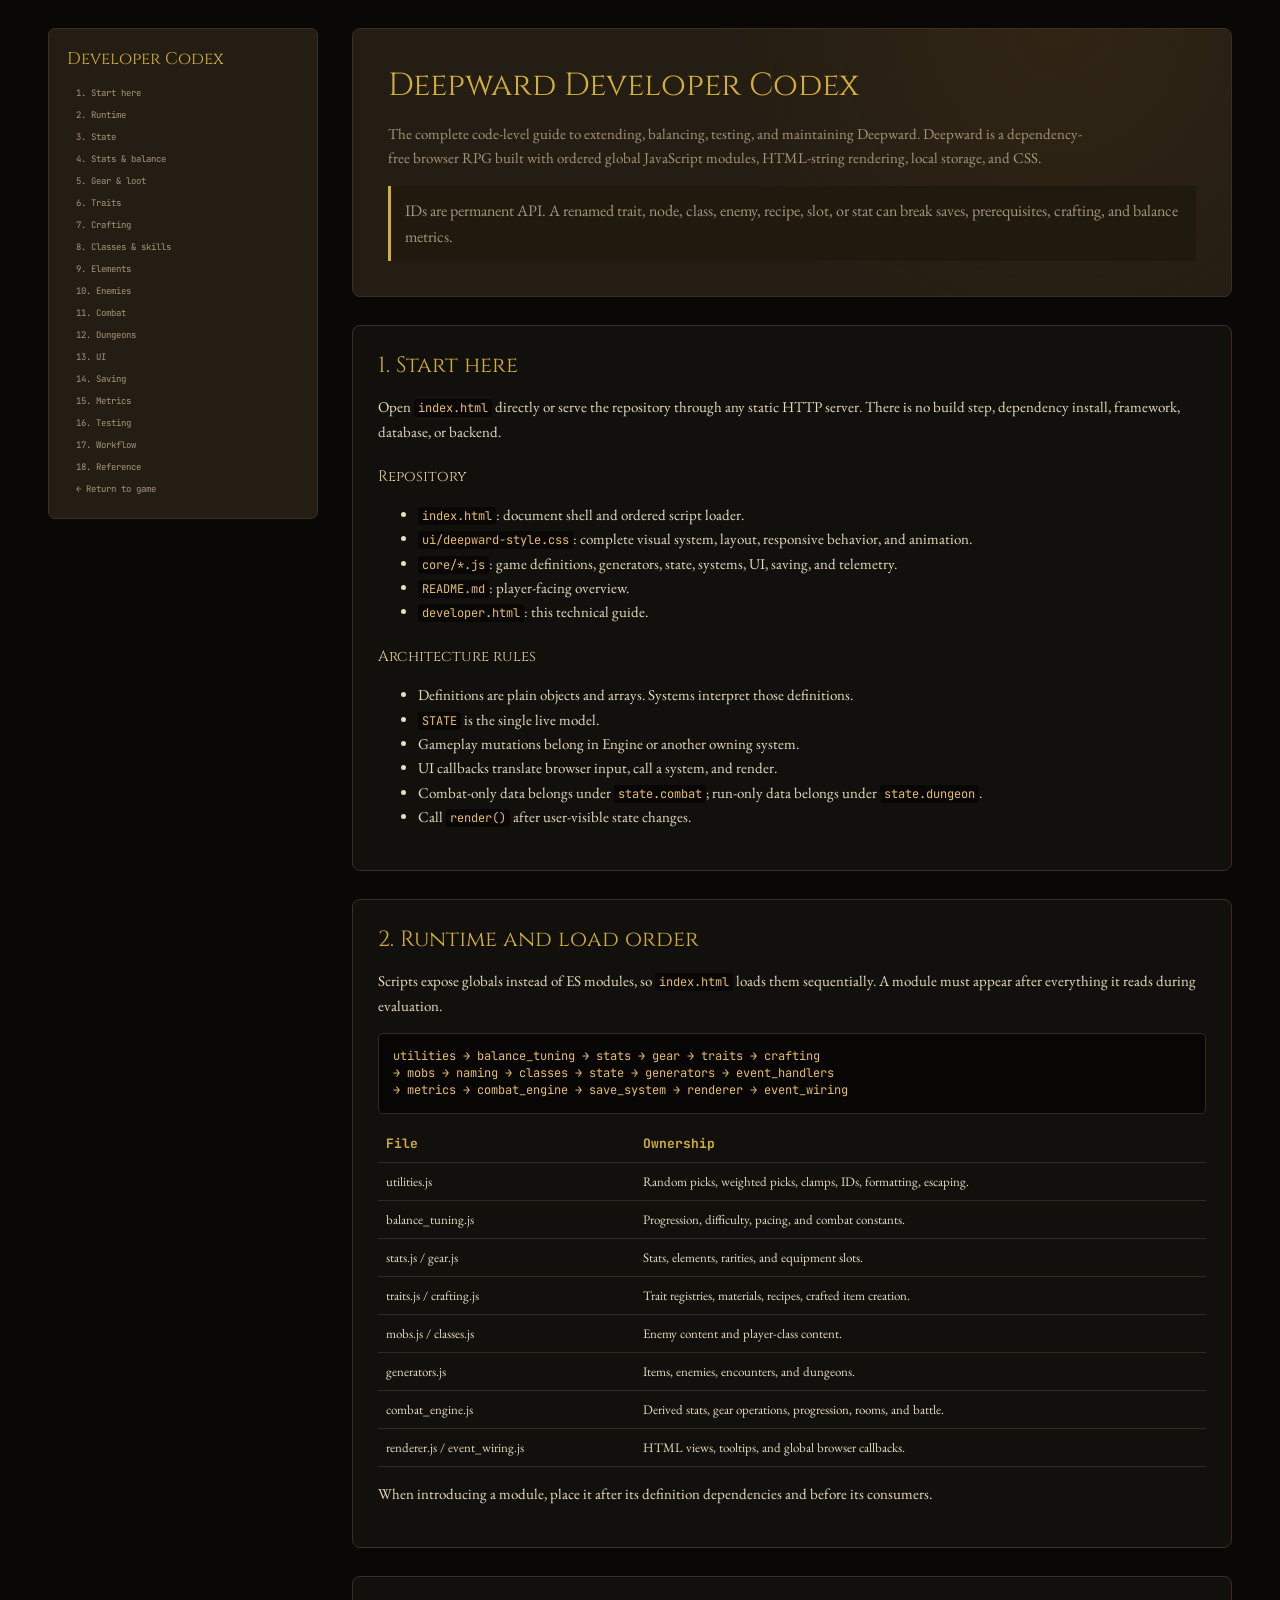
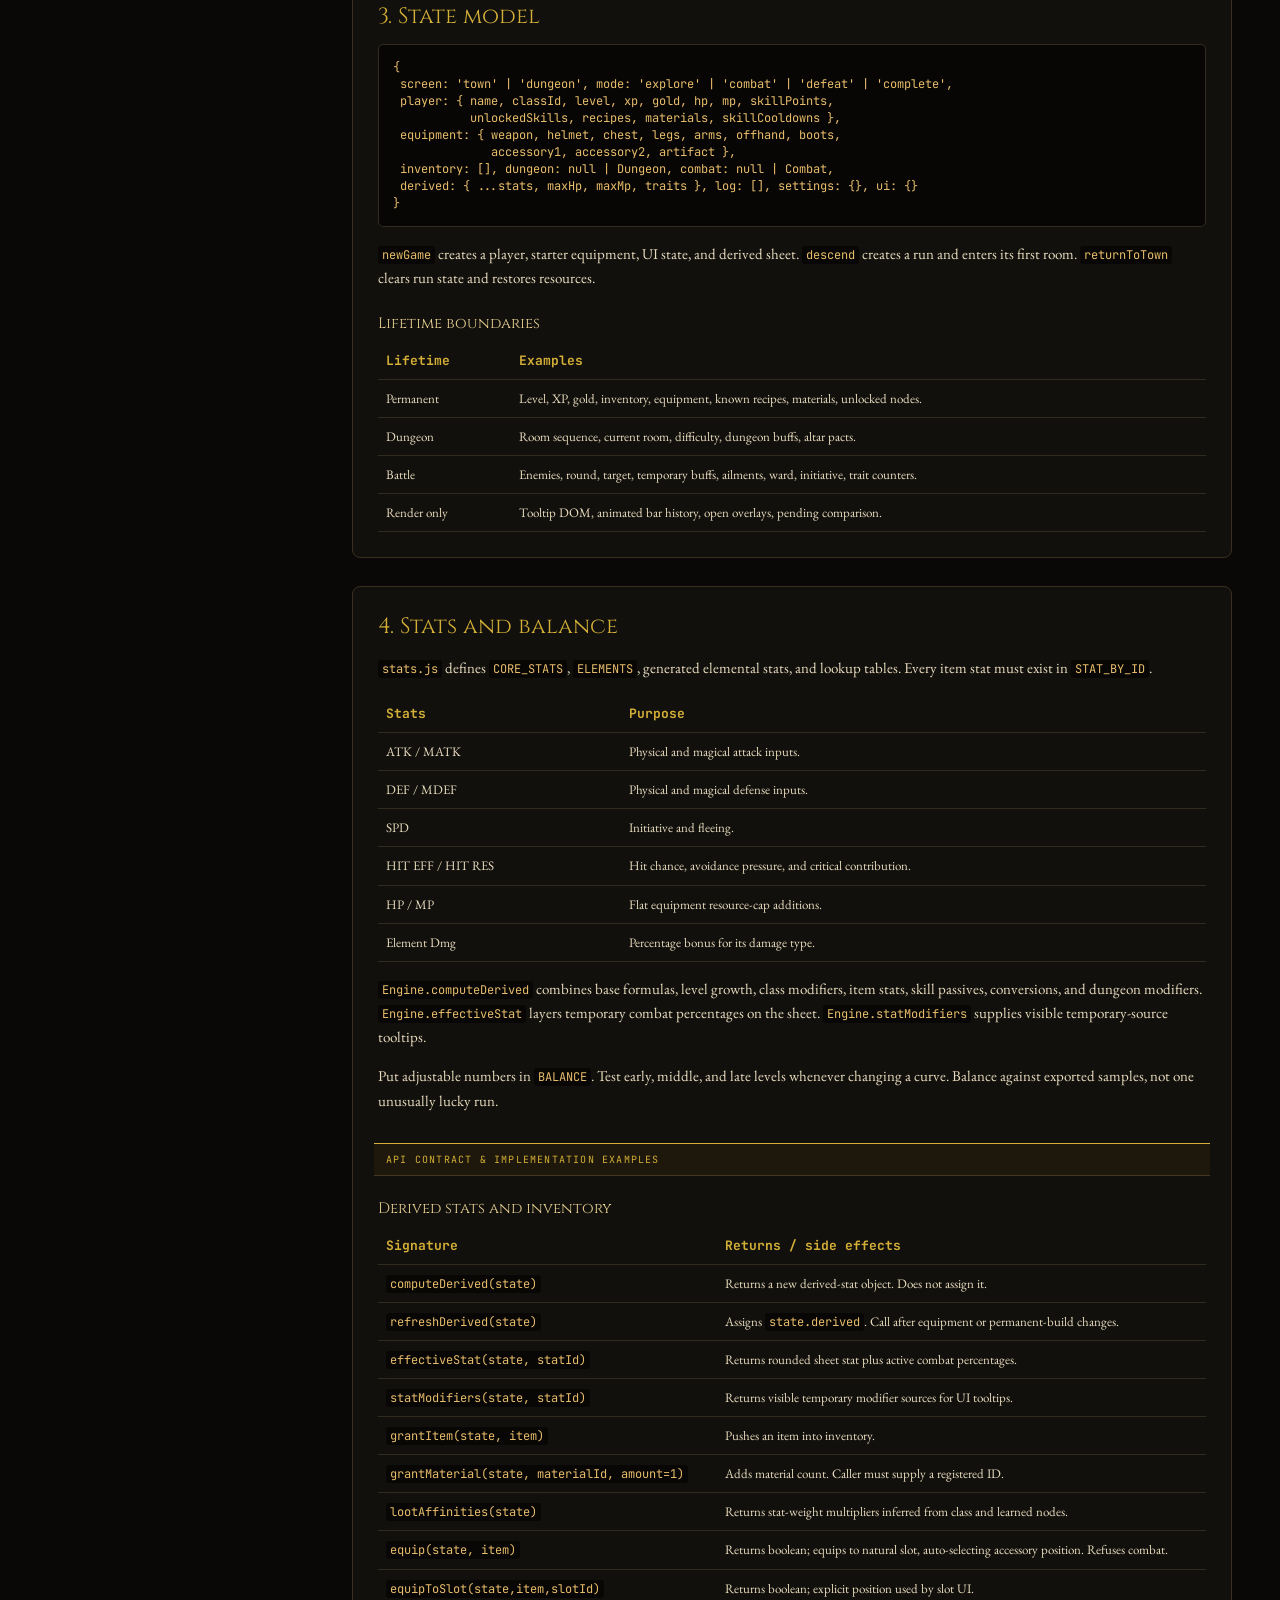
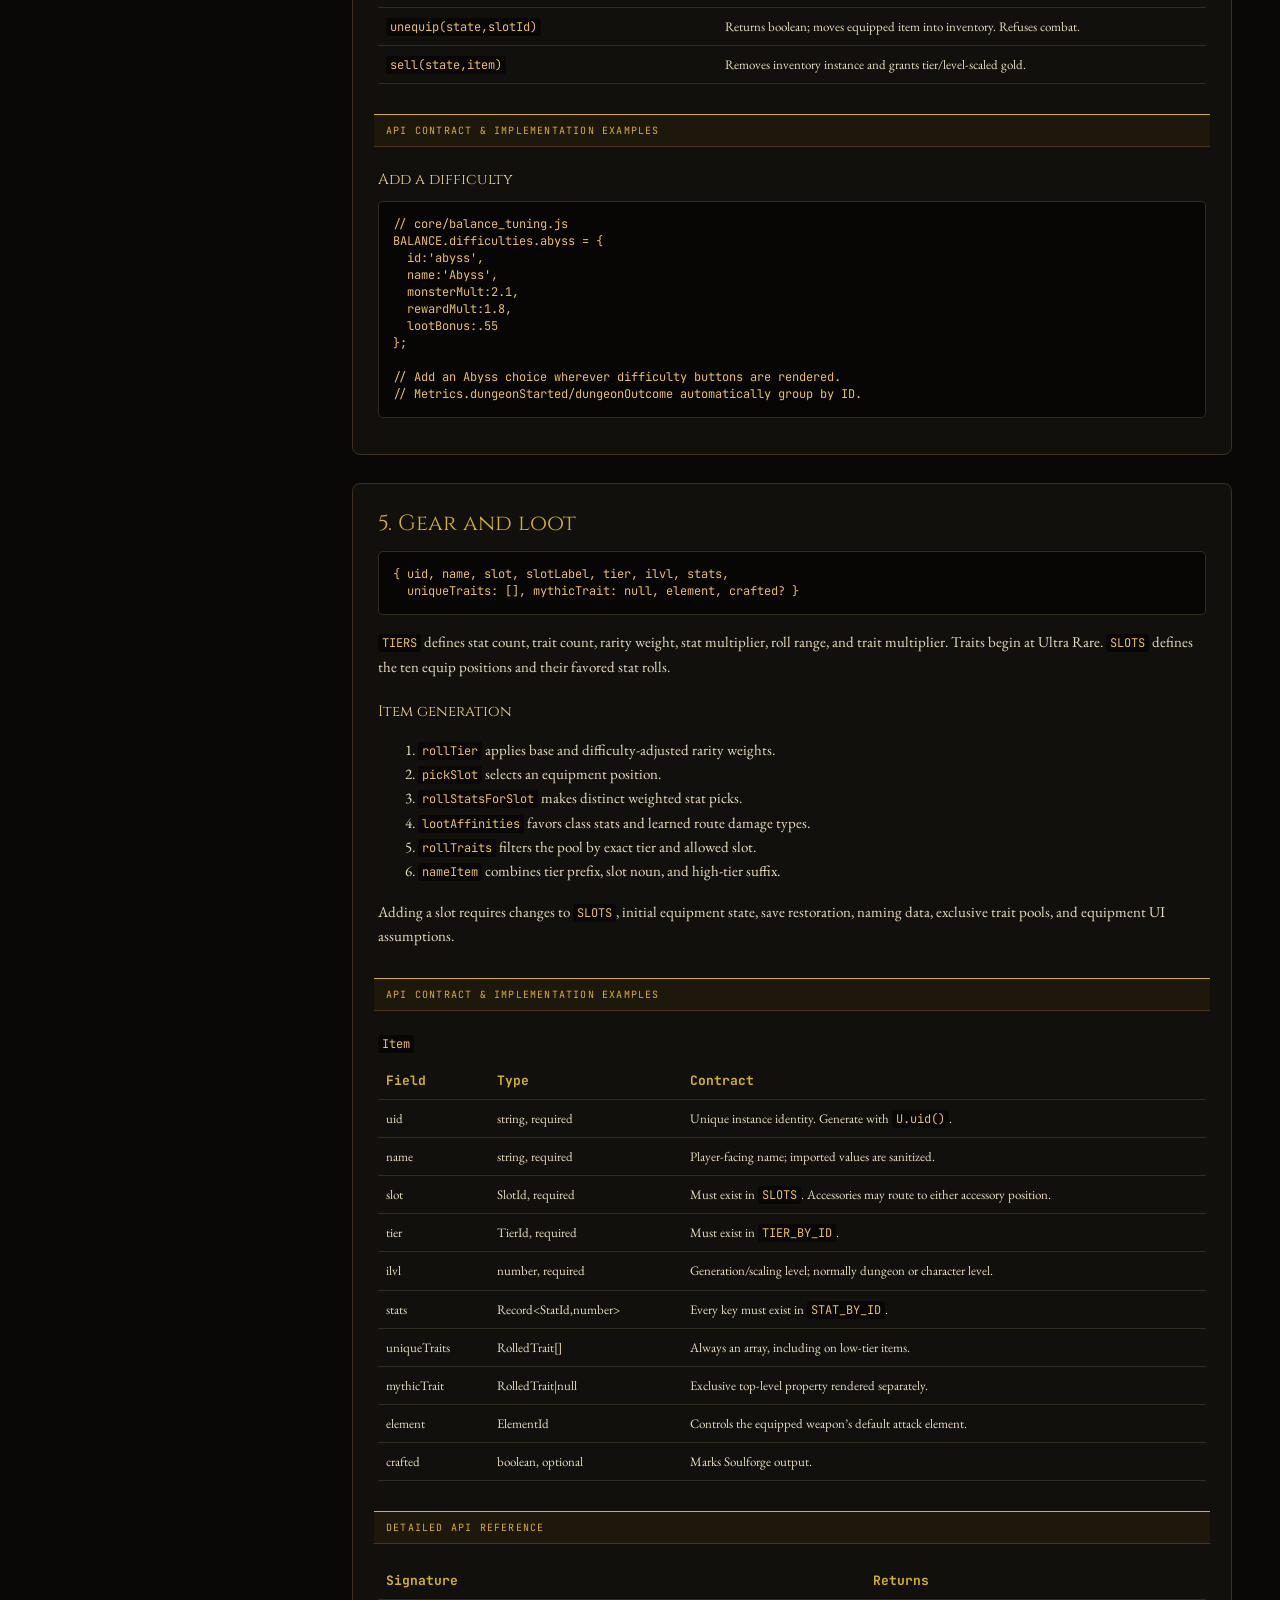
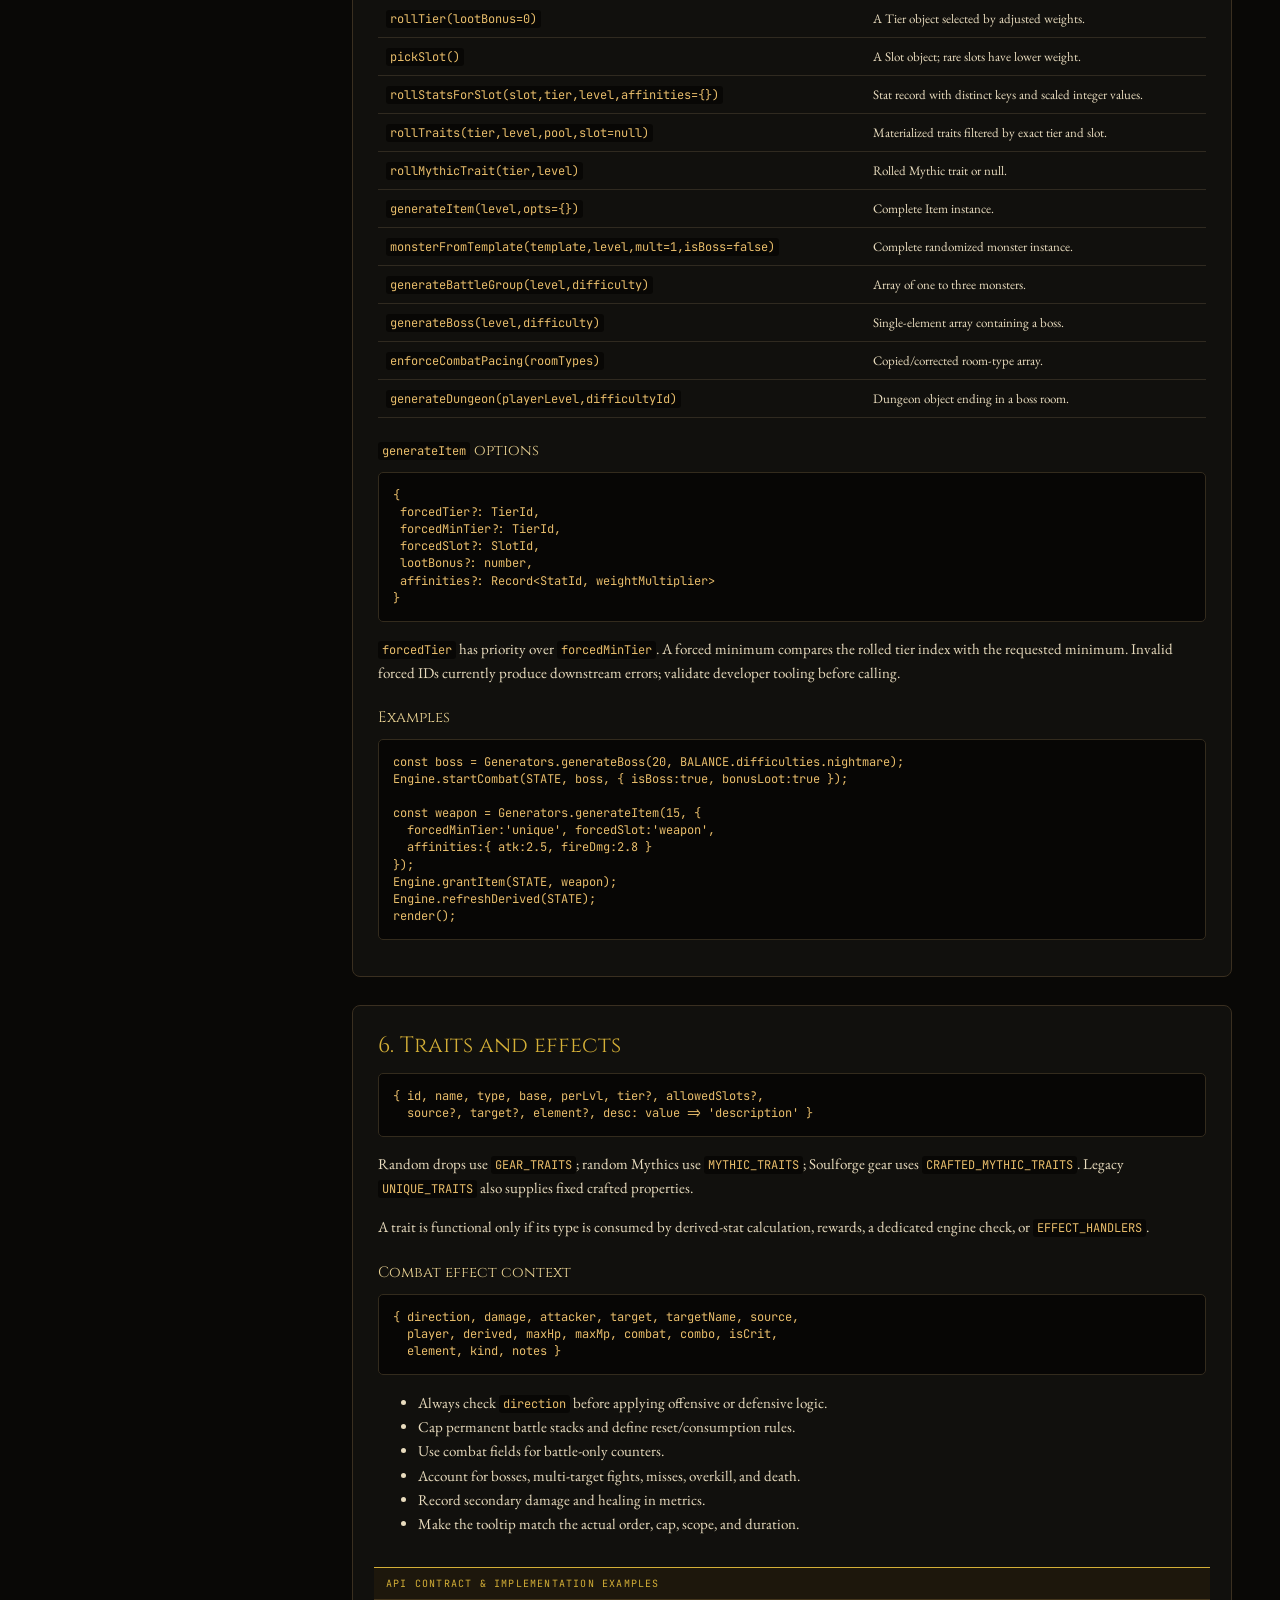
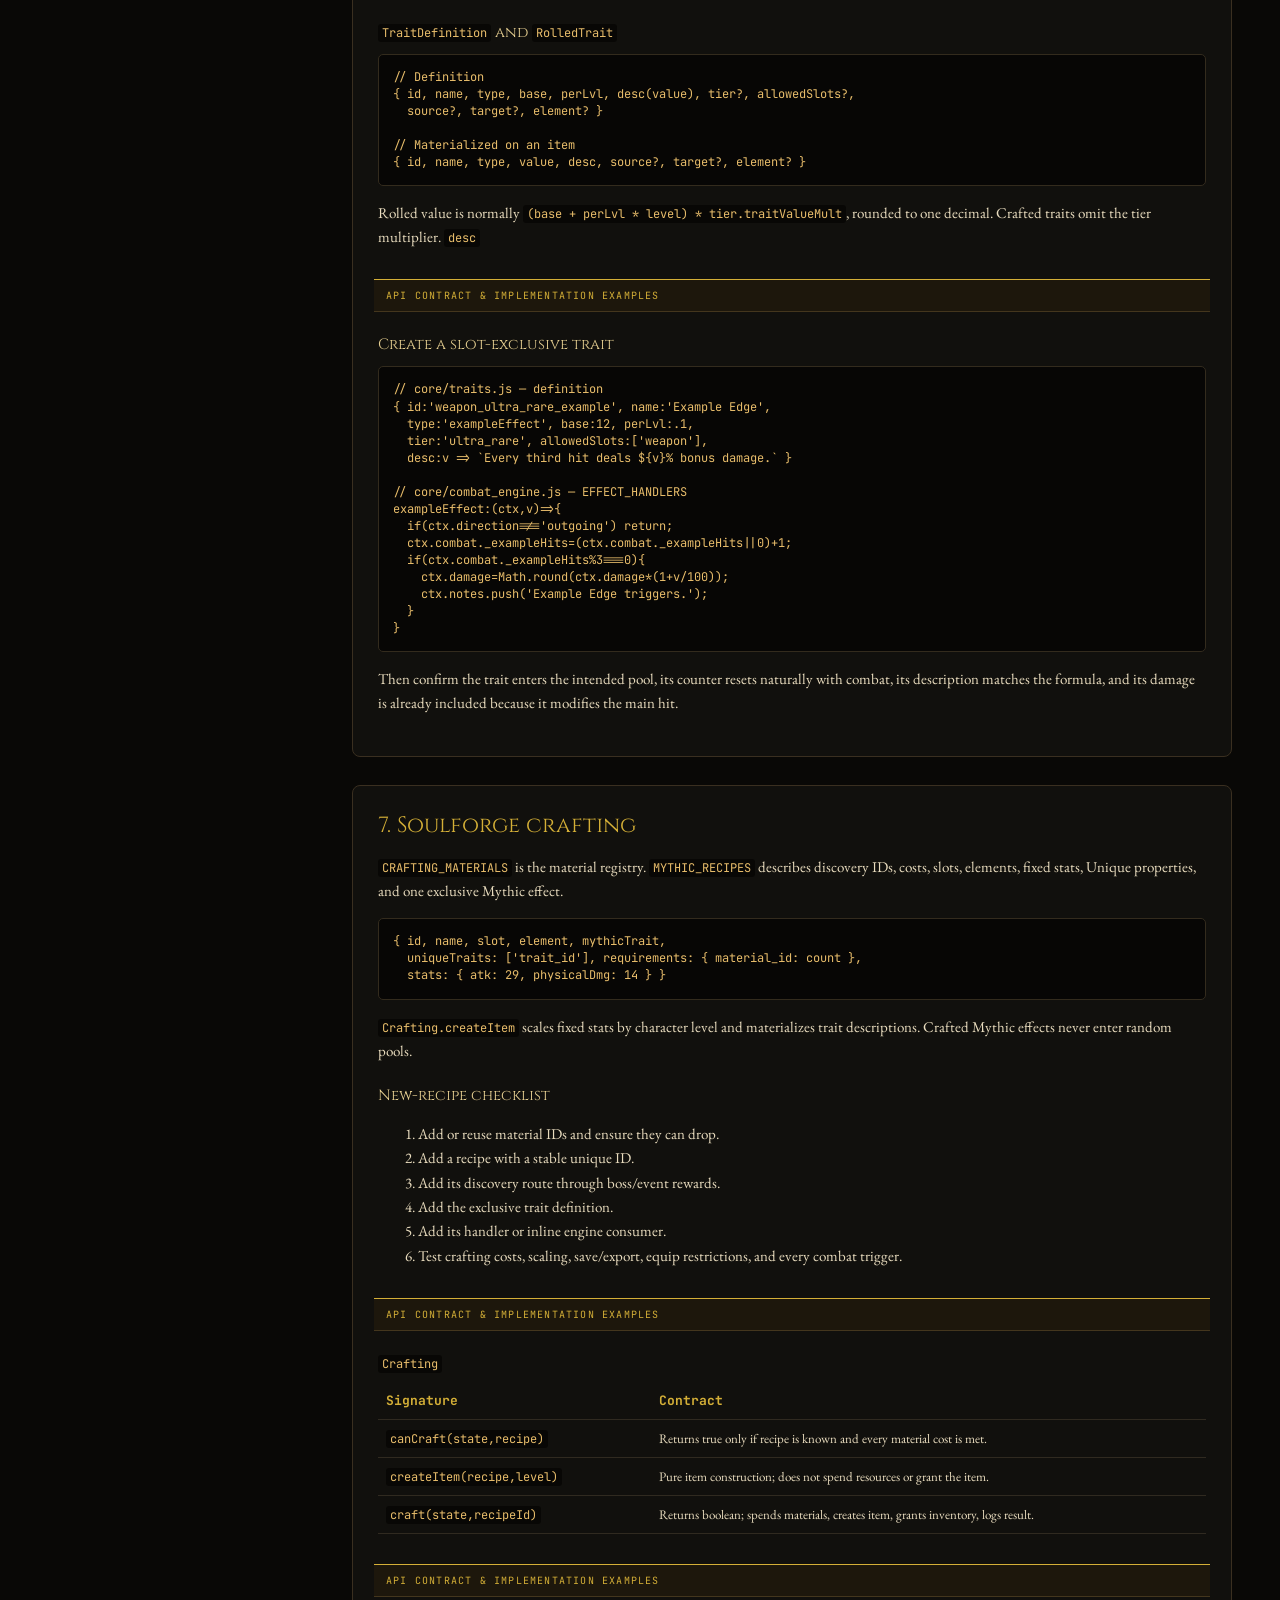
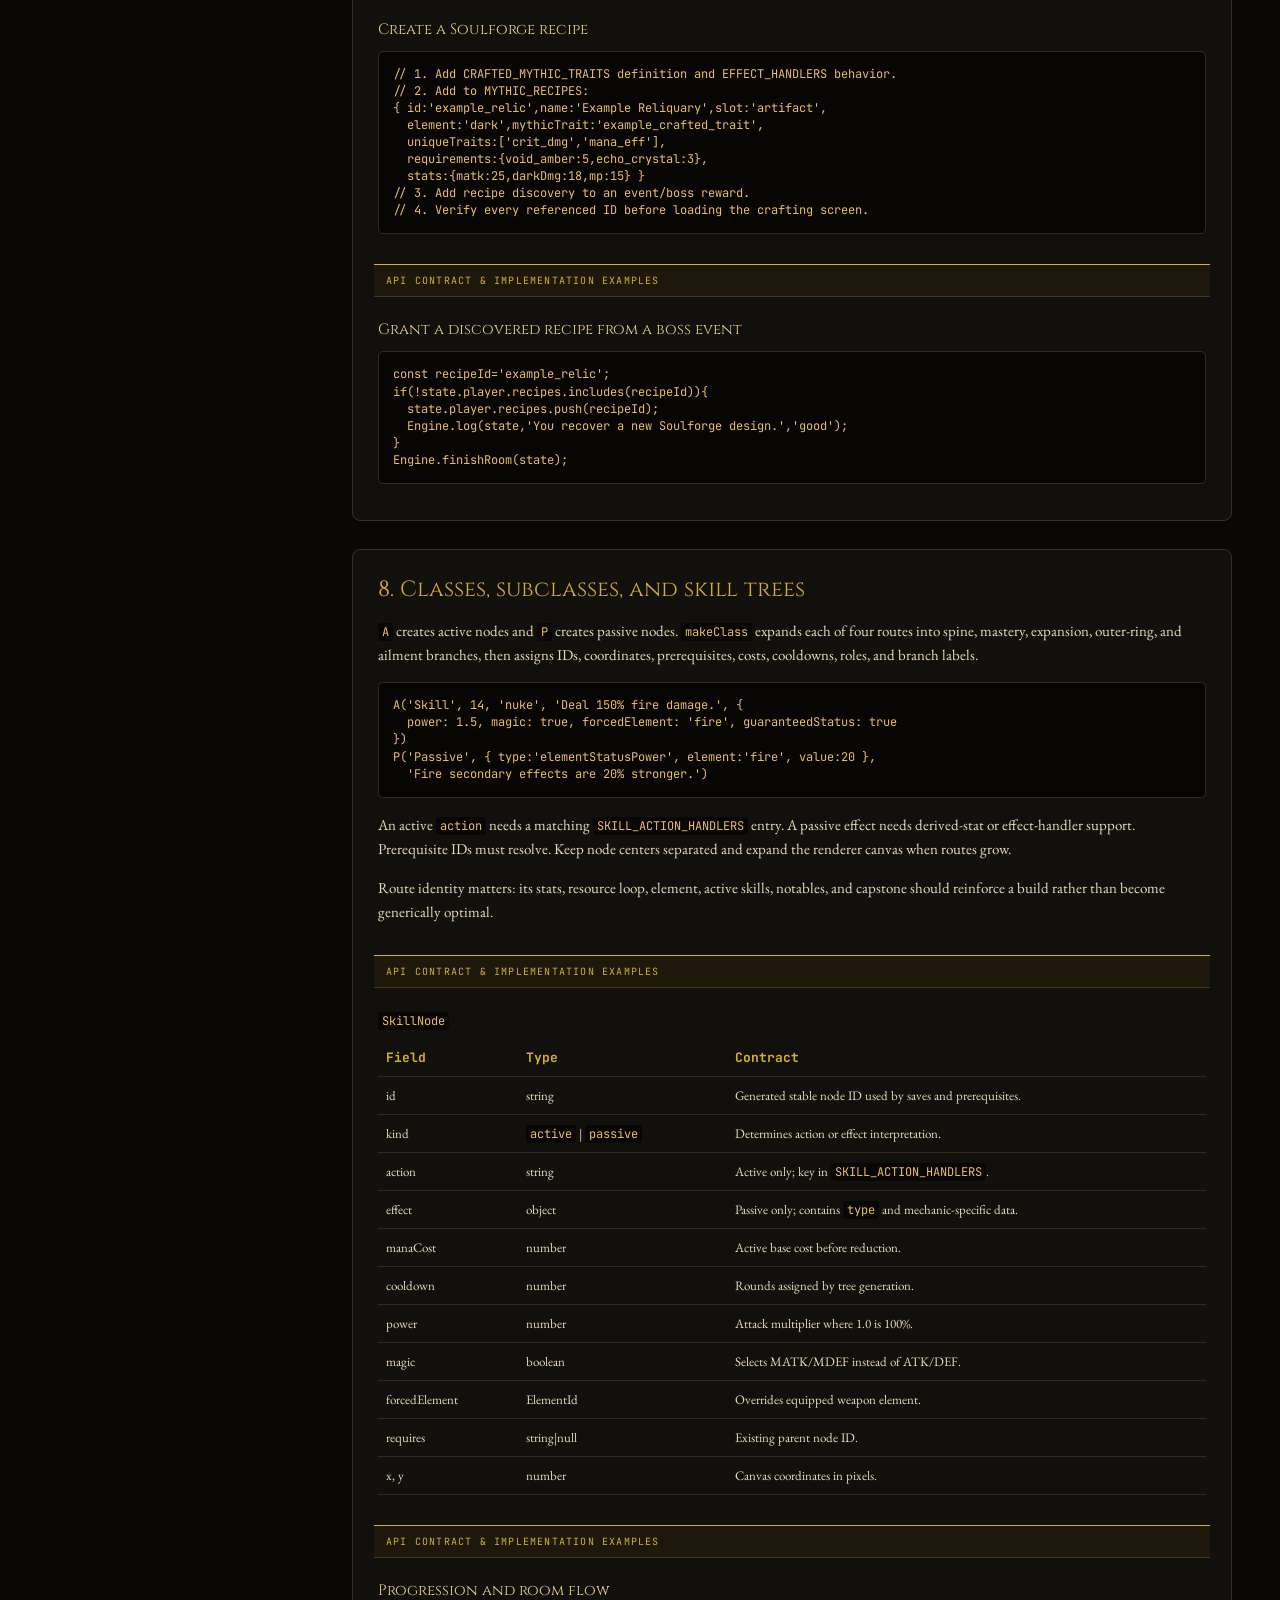
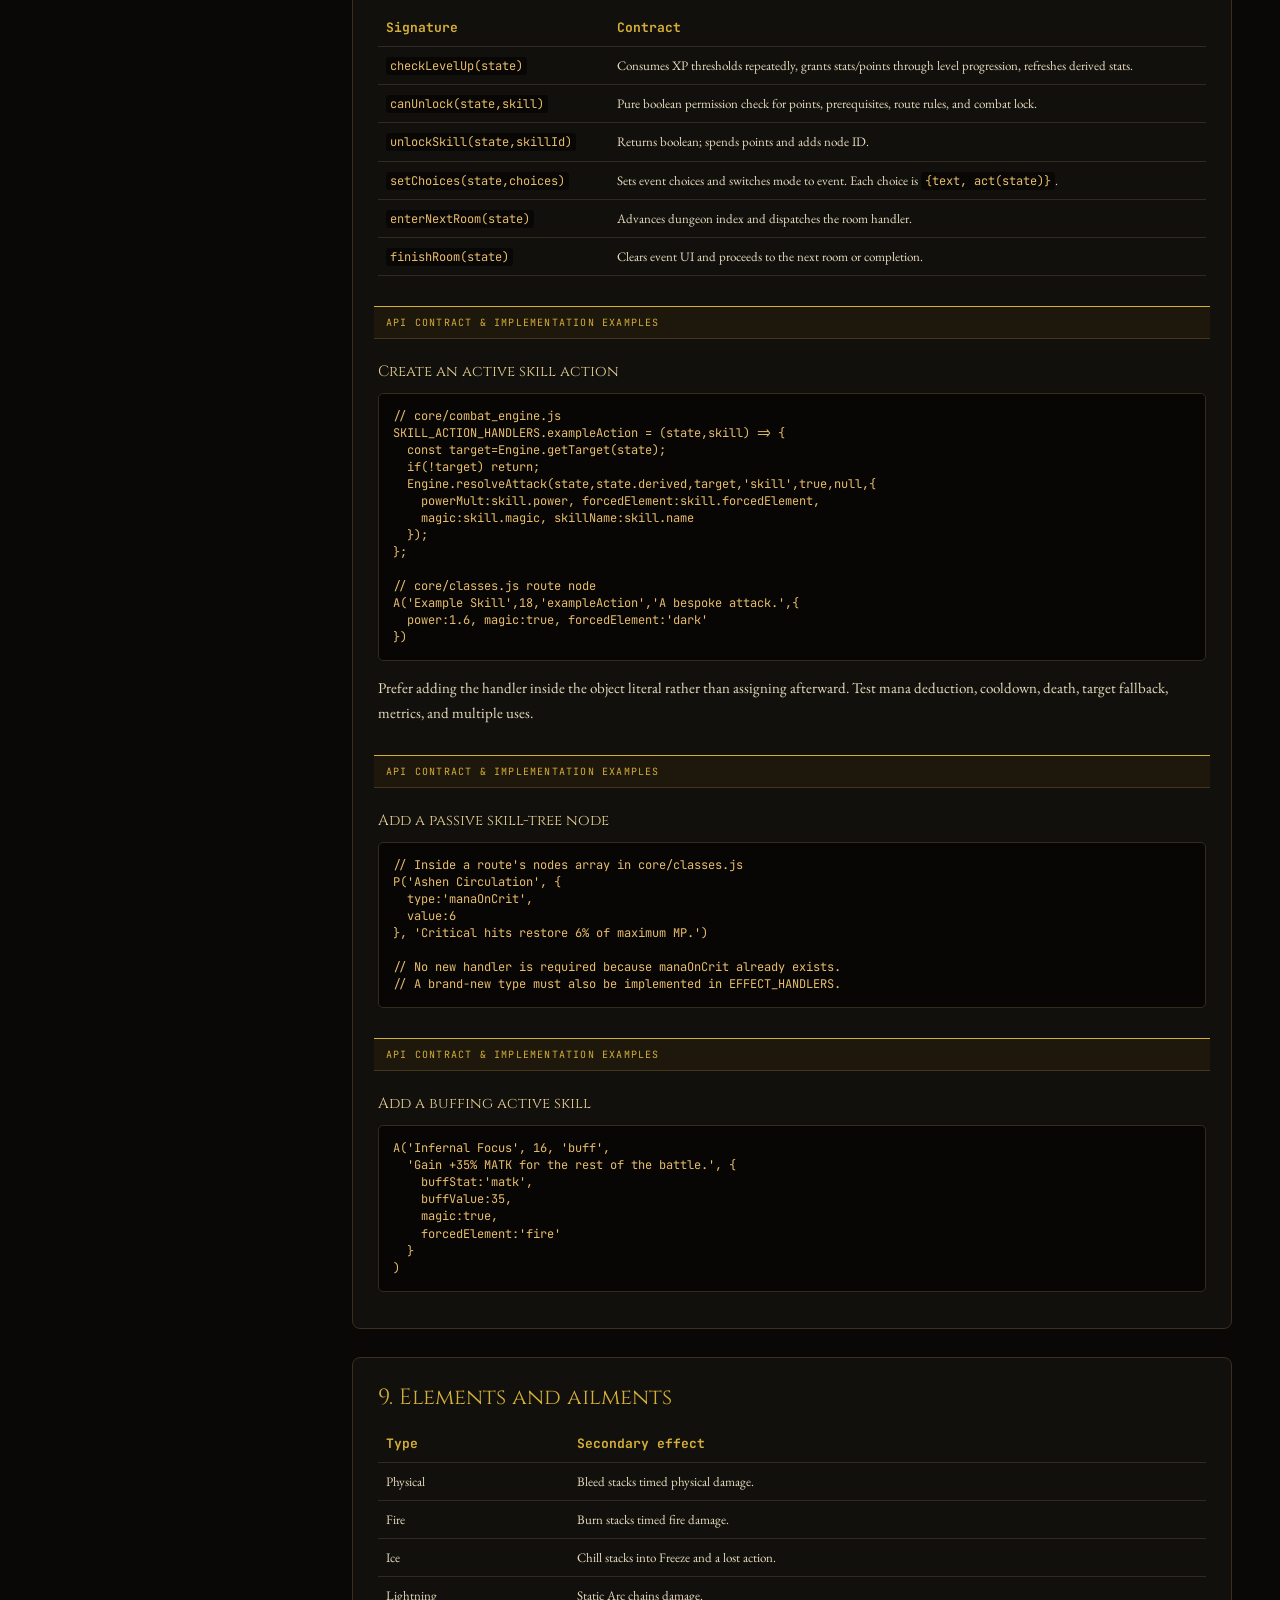
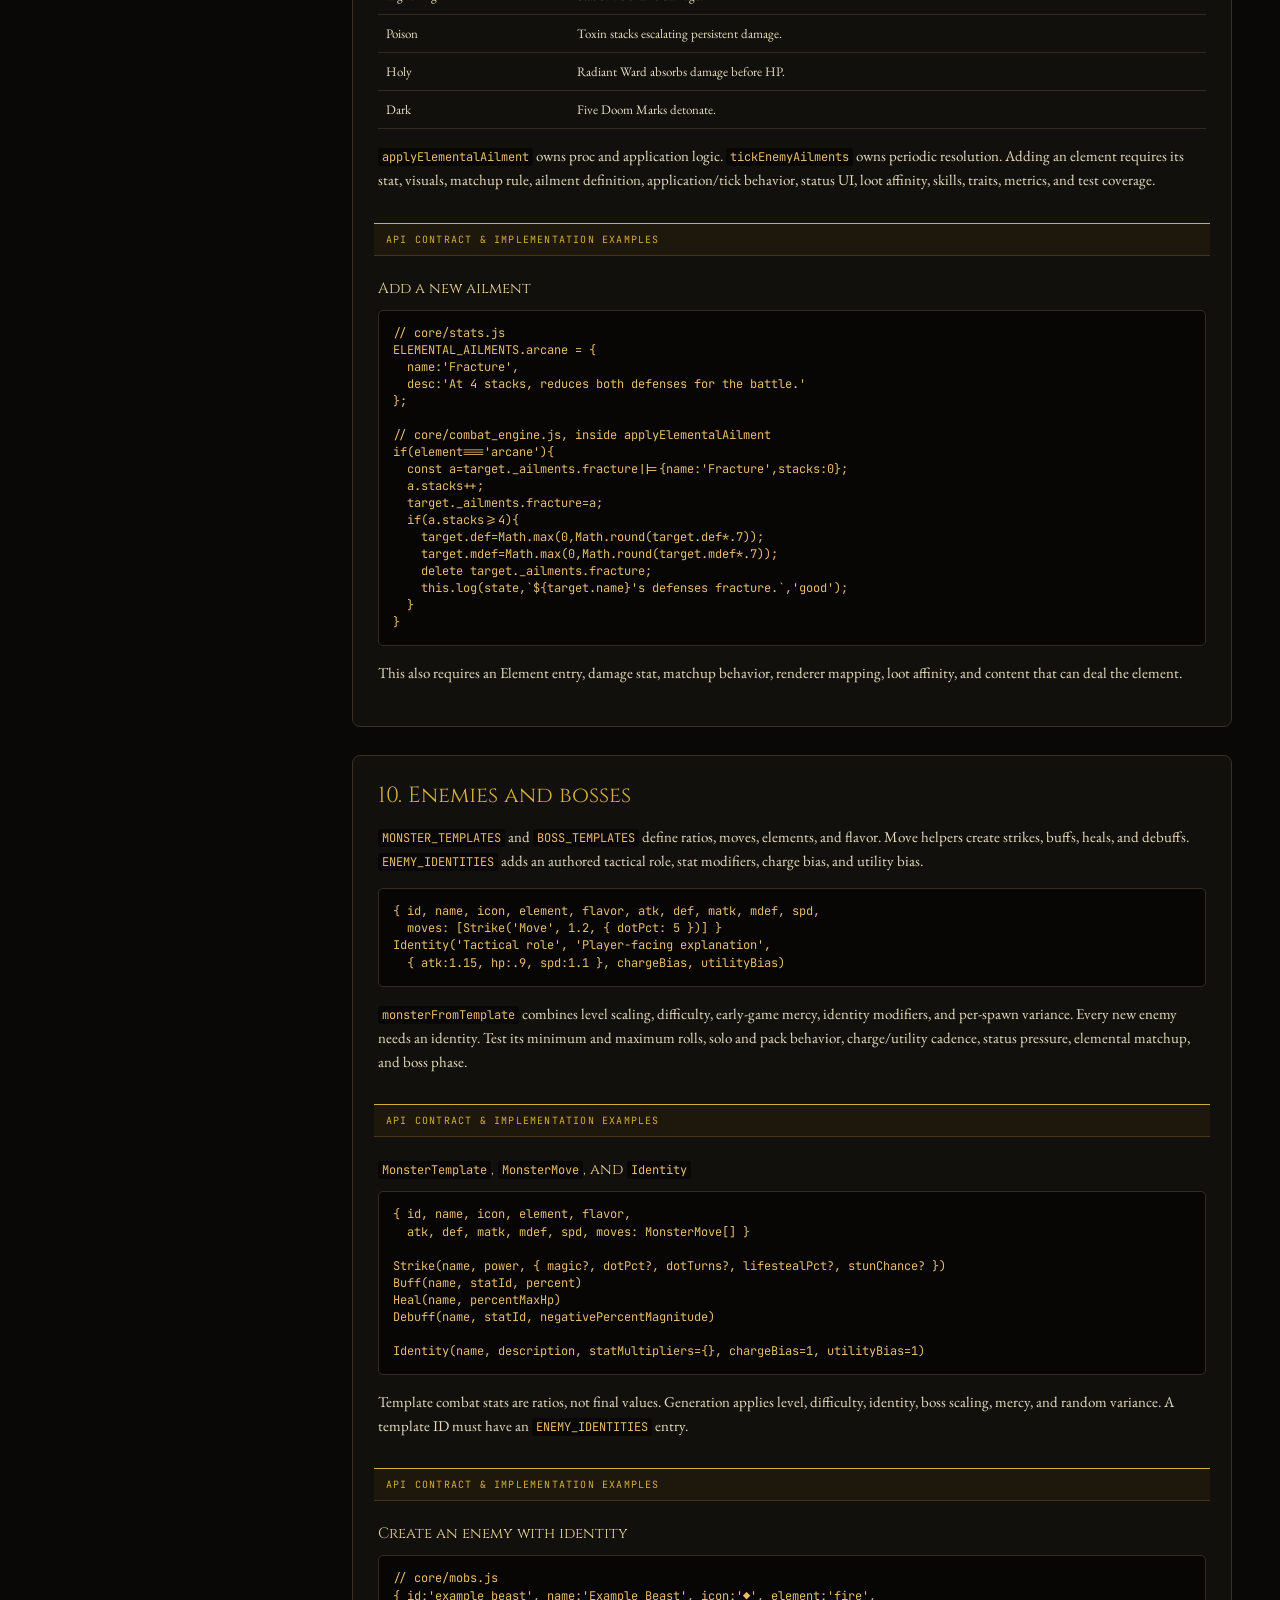
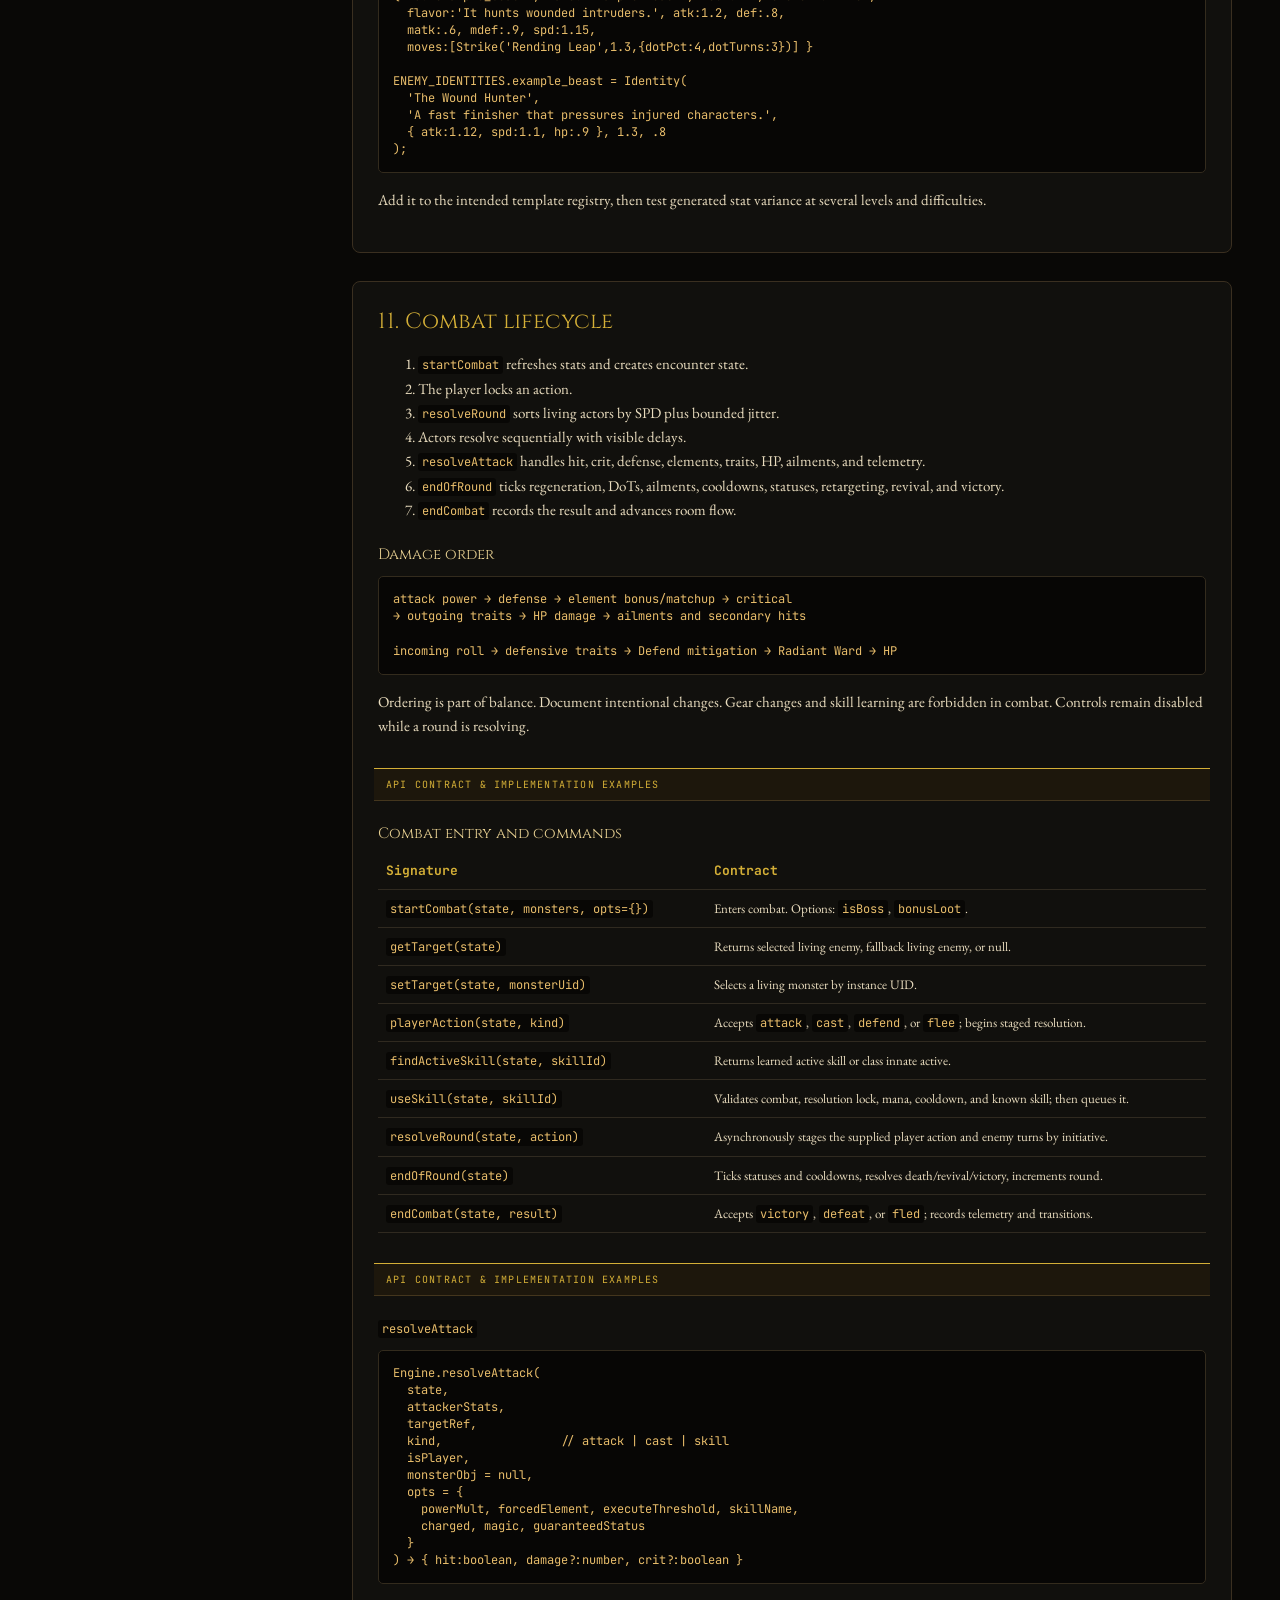
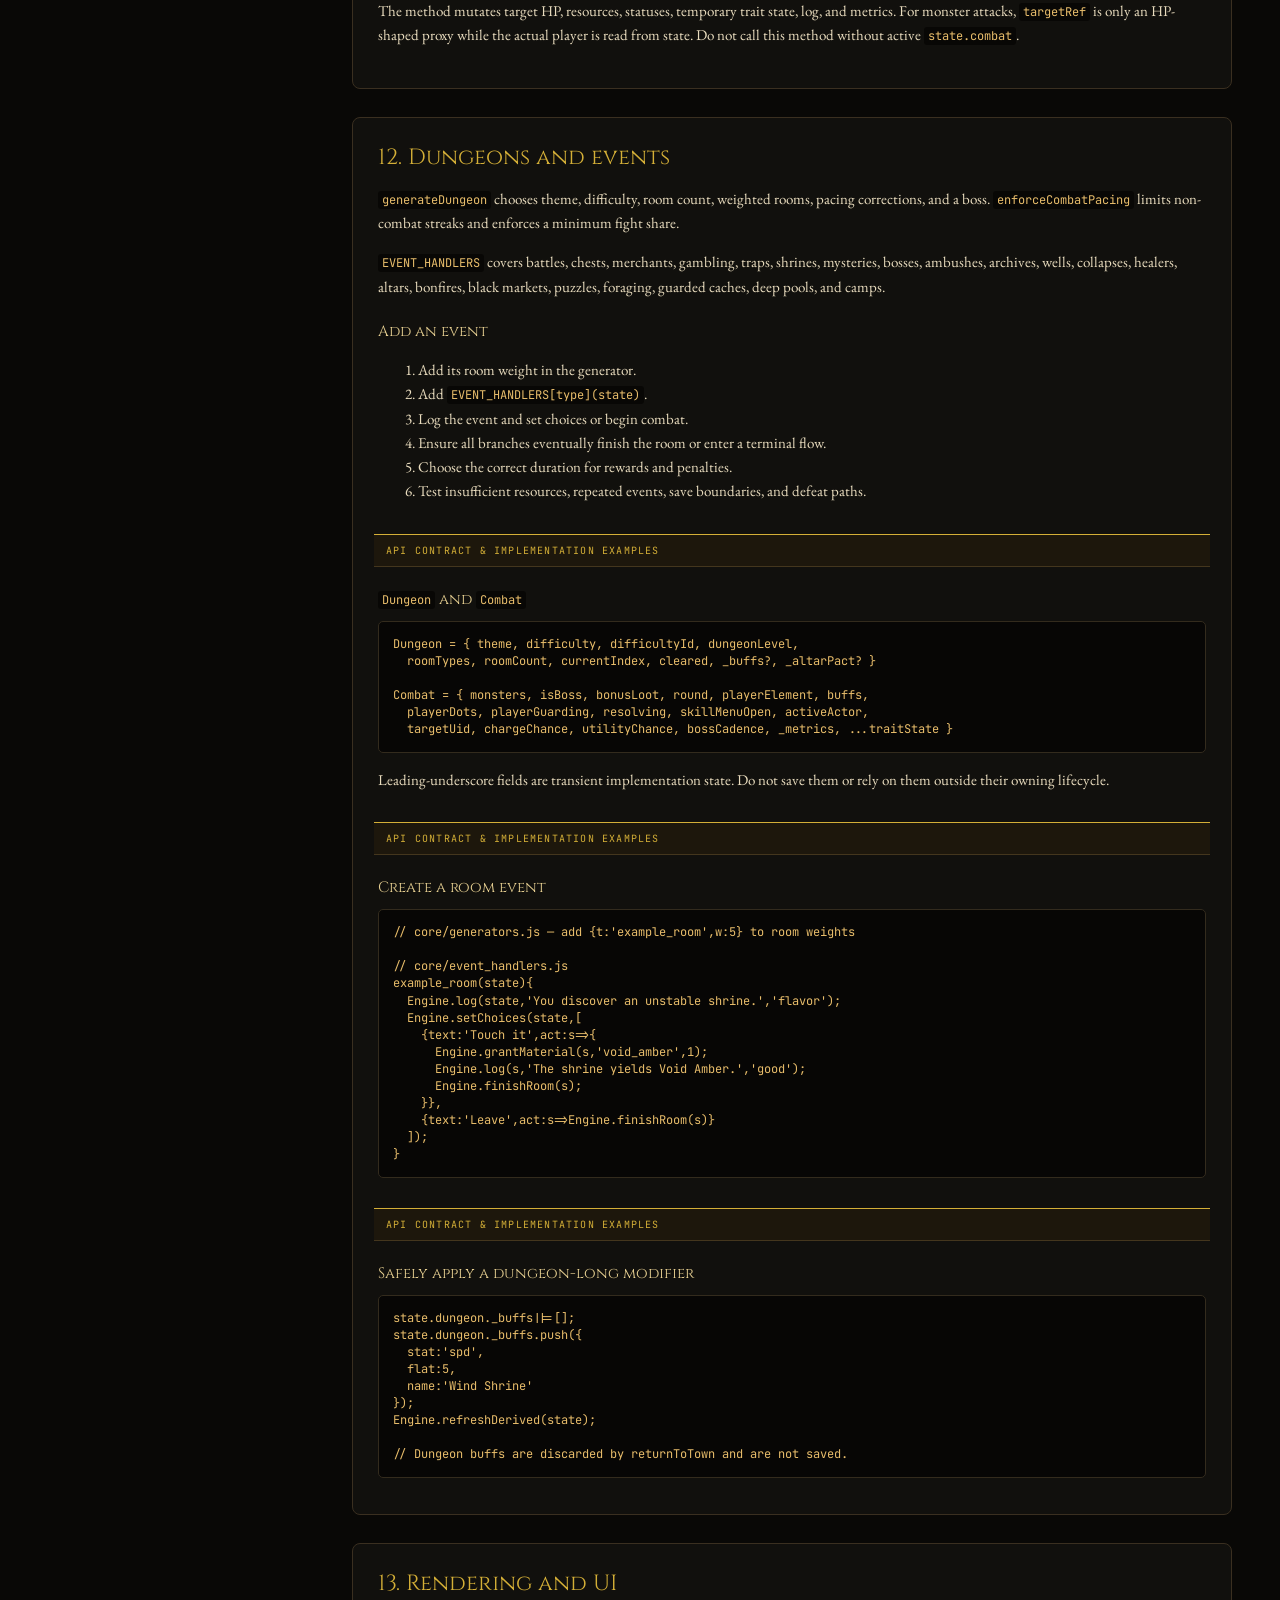
==== developer.html @ 565b670f "Add structured death penalties and defeat messaging" ====
<!DOCTYPE html>
<html lang="en">
<head>
<meta charset="UTF-8"><meta name="viewport" content="width=device-width,initial-scale=1">
<title>Deepward Developer Codex</title>
<link rel="preconnect" href="https://fonts.googleapis.com">
<link href="https://fonts.googleapis.com/css2?family=Cinzel:wght@600;700&family=EB+Garamond:wght@400;500;600&family=JetBrains+Mono:wght@400;600&display=swap" rel="stylesheet">
<link rel="stylesheet" href="ui/deepward-style.css">
<style>
body{overflow:auto;background:#090806;color:var(--ink);line-height:1.62}.docs{display:grid;grid-template-columns:270px minmax(0,900px);gap:34px;max-width:1240px;margin:auto;padding:28px}.toc{position:sticky;top:20px;align-self:start;max-height:calc(100vh - 40px);overflow:auto;padding:18px;border:1px solid var(--stone);background:var(--bg-raised);border-radius:7px}.toc h2{margin:0 0 12px;color:var(--gold);font:17px var(--font-display)}.toc a{display:block;padding:5px 7px;color:var(--ink-dim);font:9px var(--font-mono);text-decoration:none;border-left:2px solid transparent}.toc a:hover{color:var(--gold);border-color:var(--gold)}main{min-width:0}.hero,section{border:1px solid var(--stone);border-radius:8px;background:#11100d}.hero{padding:35px;background:radial-gradient(circle at 80% 0,#49351855,transparent 45%),var(--bg-raised)}.hero h1{margin:0;color:var(--gold);font:32px var(--font-display)}.hero p{max-width:700px;color:var(--ink-dim)}section{scroll-margin-top:18px;margin-top:28px;padding:25px}h2{margin:0 0 13px;color:var(--gold);font:22px var(--font-display)}h3{margin:22px 0 8px;color:#e6cf91;font:15px var(--font-display)}p,li{font-size:15px}code{color:#e8bd6b;background:#080705;padding:1px 4px;border-radius:3px;font:12px var(--font-mono)}pre{overflow:auto;padding:14px;border:1px solid #332b1d;border-radius:5px;background:#070605;color:#d9c9a7;font:11px/1.55 var(--font-mono)}pre code{padding:0;background:none}table{width:100%;border-collapse:collapse;font-size:13px}th,td{padding:8px;border-bottom:1px solid #302a20;text-align:left;vertical-align:top}th{color:var(--gold);font-family:var(--font-mono)}.callout{padding:12px 14px;border-left:3px solid var(--gold);background:#201a0e;color:var(--ink-dim)}.back{color:var(--gold)}@media(max-width:850px){.docs{display:block;padding:14px}.toc{position:relative;top:0;max-height:none;margin-bottom:20px}.hero,section{padding:18px}}
.api-divider{margin:30px -4px 18px;padding:9px 12px;border-top:1px solid var(--gold);border-bottom:1px solid #44361d;color:var(--gold);background:#1d170c;font:10px var(--font-mono);letter-spacing:.12em;text-transform:uppercase}
</style>
</head>
<body><div class="docs">
<nav class="toc"><h2>Developer Codex</h2>
<a href="#start">1. Start here</a><a href="#runtime">2. Runtime</a><a href="#state">3. State</a><a href="#balance">4. Stats & balance</a><a href="#loot">5. Gear & loot</a><a href="#traits">6. Traits</a><a href="#crafting">7. Crafting</a><a href="#skills">8. Classes & skills</a><a href="#elements">9. Elements</a><a href="#enemies">10. Enemies</a><a href="#combat">11. Combat</a><a href="#dungeons">12. Dungeons</a><a href="#ui">13. UI</a><a href="#saves">14. Saving</a><a href="#metrics">15. Metrics</a><a href="#testing">16. Testing</a><a href="#workflow">17. Workflow</a><a href="#reference">18. Reference</a><a href="#schemas">19. Schema API</a><a href="#engine-api">20. Engine API</a><a href="#generator-api">21. Generator API</a><a href="#service-api">22. Service APIs</a><a href="#recipes-api">23. Creation recipes</a><a href="#cookbook">24. Example cookbook</a><a class="back" href="index.html">← Return to game</a>
</nav>
<main>
<header class="hero"><h1>Deepward Developer Codex</h1><p>The complete code-level guide to extending, balancing, testing, and maintaining Deepward. Deepward is a dependency-free browser RPG built with ordered global JavaScript modules, HTML-string rendering, local storage, and CSS.</p><div class="callout">IDs are permanent API. A renamed trait, node, class, enemy, recipe, slot, or stat can break saves, prerequisites, crafting, and balance metrics.</div></header>

<section id="start"><h2>1. Start here</h2><p>Open <code>index.html</code> directly or serve the repository through any static HTTP server. There is no build step, dependency install, framework, database, or backend.</p><h3>Repository</h3><ul><li><code>index.html</code>: document shell and ordered script loader.</li><li><code>ui/deepward-style.css</code>: complete visual system, layout, responsive behavior, and animation.</li><li><code>core/*.js</code>: game definitions, generators, state, systems, UI, saving, and telemetry.</li><li><code>README.md</code>: player-facing overview.</li><li><code>developer.html</code>: this technical guide.</li></ul><h3>Architecture rules</h3><ul><li>Definitions are plain objects and arrays. Systems interpret those definitions.</li><li><code>STATE</code> is the single live model.</li><li>Gameplay mutations belong in Engine or another owning system.</li><li>UI callbacks translate browser input, call a system, and render.</li><li>Combat-only data belongs under <code>state.combat</code>; run-only data belongs under <code>state.dungeon</code>.</li><li>Call <code>render()</code> after user-visible state changes.</li></ul></section>

<section id="runtime"><h2>2. Runtime and load order</h2><p>Scripts expose globals instead of ES modules, so <code>index.html</code> loads them sequentially. A module must appear after everything it reads during evaluation.</p><pre><code>utilities → balance_tuning → stats → gear → traits → crafting
→ mobs → naming → classes → state → generators → event_handlers
→ metrics → combat_engine → save_system → renderer → event_wiring</code></pre><table><tr><th>File</th><th>Ownership</th></tr><tr><td>utilities.js</td><td>Random picks, weighted picks, clamps, IDs, formatting, escaping.</td></tr><tr><td>balance_tuning.js</td><td>Progression, difficulty, pacing, and combat constants.</td></tr><tr><td>stats.js / gear.js</td><td>Stats, elements, rarities, and equipment slots.</td></tr><tr><td>traits.js / crafting.js</td><td>Trait registries, materials, recipes, crafted item creation.</td></tr><tr><td>mobs.js / classes.js</td><td>Enemy content and player-class content.</td></tr><tr><td>generators.js</td><td>Items, enemies, encounters, and dungeons.</td></tr><tr><td>combat_engine.js</td><td>Derived stats, gear operations, progression, rooms, and battle.</td></tr><tr><td>renderer.js / event_wiring.js</td><td>HTML views, tooltips, and global browser callbacks.</td></tr></table><p>When introducing a module, place it after its definition dependencies and before its consumers.</p></section>

<section id="state"><h2>3. State model</h2><pre><code>{
 screen: 'town' | 'dungeon', mode: 'explore' | 'combat' | 'defeat' | 'complete',
 player: { name, classId, level, xp, gold, hp, mp, skillPoints,
           unlockedSkills, recipes, materials, skillCooldowns },
 equipment: { weapon, helmet, chest, legs, arms, offhand, boots,
              accessory1, accessory2, artifact },
 inventory: [], dungeon: null | Dungeon, combat: null | Combat,
 derived: { ...stats, maxHp, maxMp, traits }, log: [], settings: {}, ui: {}
}</code></pre><p><code>newGame</code> creates a player, starter equipment, UI state, and derived sheet. <code>descend</code> creates a run and enters its first room. <code>returnToTown</code> clears run state and restores resources.</p><h3>Lifetime boundaries</h3><table><tr><th>Lifetime</th><th>Examples</th></tr><tr><td>Permanent</td><td>Level, XP, gold, inventory, equipment, known recipes, materials, unlocked nodes.</td></tr><tr><td>Dungeon</td><td>Room sequence, current room, difficulty, dungeon buffs, altar pacts.</td></tr><tr><td>Battle</td><td>Enemies, round, target, temporary buffs, ailments, ward, initiative, trait counters.</td></tr><tr><td>Render only</td><td>Tooltip DOM, animated bar history, open overlays, pending comparison.</td></tr></table></section>

<section id="balance"><h2>4. Stats and balance</h2><p><code>stats.js</code> defines <code>CORE_STATS</code>, <code>ELEMENTS</code>, generated elemental stats, and lookup tables. Every item stat must exist in <code>STAT_BY_ID</code>.</p><table><tr><th>Stats</th><th>Purpose</th></tr><tr><td>ATK / MATK</td><td>Physical and magical attack inputs.</td></tr><tr><td>DEF / MDEF</td><td>Physical and magical defense inputs.</td></tr><tr><td>SPD</td><td>Initiative and fleeing.</td></tr><tr><td>HIT EFF / HIT RES</td><td>Hit chance, avoidance pressure, and critical contribution.</td></tr><tr><td>HP / MP</td><td>Flat equipment resource-cap additions.</td></tr><tr><td>Element Dmg</td><td>Percentage bonus for its damage type.</td></tr></table><p><code>Engine.computeDerived</code> combines base formulas, level growth, class modifiers, item stats, skill passives, conversions, and dungeon modifiers. <code>Engine.effectiveStat</code> layers temporary combat percentages on the sheet. <code>Engine.statModifiers</code> supplies visible temporary-source tooltips.</p><p>Put adjustable numbers in <code>BALANCE</code>. Test early, middle, and late levels whenever changing a curve. Balance against exported samples, not one unusually lucky run.</p></section>

<section id="loot"><h2>5. Gear and loot</h2><pre><code>{ uid, name, slot, slotLabel, tier, ilvl, stats,
  uniqueTraits: [], mythicTrait: null, element, crafted? }</code></pre><p><code>TIERS</code> defines stat count, trait count, rarity weight, stat multiplier, roll range, and trait multiplier. Traits begin at Ultra Rare. <code>SLOTS</code> defines the ten equip positions and their favored stat rolls.</p><h3>Item generation</h3><ol><li><code>rollTier</code> applies base and difficulty-adjusted rarity weights.</li><li><code>pickSlot</code> selects an equipment position.</li><li><code>rollStatsForSlot</code> makes distinct weighted stat picks.</li><li><code>lootAffinities</code> favors class stats and learned route damage types.</li><li><code>rollTraits</code> filters the pool by exact tier and allowed slot.</li><li><code>nameItem</code> combines tier prefix, slot noun, and high-tier suffix.</li></ol><p>Adding a slot requires changes to <code>SLOTS</code>, initial equipment state, save restoration, naming data, exclusive trait pools, and equipment UI assumptions.</p></section>

<section id="traits"><h2>6. Traits and effects</h2><pre><code>{ id, name, type, base, perLvl, tier?, allowedSlots?,
  source?, target?, element?, desc: value =&gt; 'description' }</code></pre><p>Random drops use <code>GEAR_TRAITS</code>; random Mythics use <code>MYTHIC_TRAITS</code>; Soulforge gear uses <code>CRAFTED_MYTHIC_TRAITS</code>. Legacy <code>UNIQUE_TRAITS</code> also supplies fixed crafted properties.</p><p>A trait is functional only if its type is consumed by derived-stat calculation, rewards, a dedicated engine check, or <code>EFFECT_HANDLERS</code>.</p><h3>Combat effect context</h3><pre><code>{ direction, damage, attacker, target, targetName, source,
  player, derived, maxHp, maxMp, combat, combo, isCrit,
  element, kind, notes }</code></pre><ul><li>Always check <code>direction</code> before applying offensive or defensive logic.</li><li>Cap permanent battle stacks and define reset/consumption rules.</li><li>Use combat fields for battle-only counters.</li><li>Account for bosses, multi-target fights, misses, overkill, and death.</li><li>Record secondary damage and healing in metrics.</li><li>Make the tooltip match the actual order, cap, scope, and duration.</li></ul></section>

<section id="crafting"><h2>7. Soulforge crafting</h2><p><code>CRAFTING_MATERIALS</code> is the material registry. <code>MYTHIC_RECIPES</code> describes discovery IDs, costs, slots, elements, fixed stats, Unique properties, and one exclusive Mythic effect.</p><pre><code>{ id, name, slot, element, mythicTrait,
  uniqueTraits: ['trait_id'], requirements: { material_id: count },
  stats: { atk: 29, physicalDmg: 14 } }</code></pre><p><code>Crafting.createItem</code> scales fixed stats by character level and materializes trait descriptions. Crafted Mythic effects never enter random pools.</p><h3>New-recipe checklist</h3><ol><li>Add or reuse material IDs and ensure they can drop.</li><li>Add a recipe with a stable unique ID.</li><li>Add its discovery route through boss/event rewards.</li><li>Add the exclusive trait definition.</li><li>Add its handler or inline engine consumer.</li><li>Test crafting costs, scaling, save/export, equip restrictions, and every combat trigger.</li></ol></section>

<section id="skills"><h2>8. Classes, subclasses, and skill trees</h2><p><code>A</code> creates active nodes and <code>P</code> creates passive nodes. <code>makeClass</code> expands each of four routes into spine, mastery, expansion, outer-ring, and ailment branches, then assigns IDs, coordinates, prerequisites, costs, cooldowns, roles, and branch labels.</p><pre><code>A('Skill', 14, 'nuke', 'Deal 150% fire damage.', {
  power: 1.5, magic: true, forcedElement: 'fire', guaranteedStatus: true
})
P('Passive', { type:'elementStatusPower', element:'fire', value:20 },
  'Fire secondary effects are 20% stronger.')</code></pre><p>An active <code>action</code> needs a matching <code>SKILL_ACTION_HANDLERS</code> entry. A passive effect needs derived-stat or effect-handler support. Prerequisite IDs must resolve. Keep node centers separated and expand the renderer canvas when routes grow.</p><p>Route identity matters: its stats, resource loop, element, active skills, notables, and capstone should reinforce a build rather than become generically optimal.</p></section>

<section id="elements"><h2>9. Elements and ailments</h2><table><tr><th>Type</th><th>Secondary effect</th></tr><tr><td>Physical</td><td>Bleed stacks timed physical damage.</td></tr><tr><td>Fire</td><td>Burn stacks timed fire damage.</td></tr><tr><td>Ice</td><td>Chill stacks into Freeze and a lost action.</td></tr><tr><td>Lightning</td><td>Static Arc chains damage.</td></tr><tr><td>Poison</td><td>Toxin stacks escalating persistent damage.</td></tr><tr><td>Holy</td><td>Radiant Ward absorbs damage before HP.</td></tr><tr><td>Dark</td><td>Five Doom Marks detonate.</td></tr></table><p><code>applyElementalAilment</code> owns proc and application logic. <code>tickEnemyAilments</code> owns periodic resolution. Adding an element requires its stat, visuals, matchup rule, ailment definition, application/tick behavior, status UI, loot affinity, skills, traits, metrics, and test coverage.</p></section>

<section id="enemies"><h2>10. Enemies and bosses</h2><p><code>MONSTER_TEMPLATES</code> and <code>BOSS_TEMPLATES</code> define ratios, moves, elements, and flavor. Move helpers create strikes, buffs, heals, and debuffs. <code>ENEMY_IDENTITIES</code> adds an authored tactical role, stat modifiers, charge bias, and utility bias.</p><pre><code>{ id, name, icon, element, flavor, atk, def, matk, mdef, spd,
  moves: [Strike('Move', 1.2, { dotPct: 5 })] }
Identity('Tactical role', 'Player-facing explanation',
  { atk:1.15, hp:.9, spd:1.1 }, chargeBias, utilityBias)</code></pre><p><code>monsterFromTemplate</code> combines level scaling, difficulty, early-game mercy, identity modifiers, and per-spawn variance. Every new enemy needs an identity. Test its minimum and maximum rolls, solo and pack behavior, charge/utility cadence, status pressure, elemental matchup, and boss phase.</p></section>

<section id="combat"><h2>11. Combat lifecycle</h2><ol><li><code>startCombat</code> refreshes stats and creates encounter state.</li><li>The player locks an action.</li><li><code>resolveRound</code> sorts living actors by SPD plus bounded jitter.</li><li>Actors resolve sequentially with visible delays.</li><li><code>resolveAttack</code> handles hit, crit, defense, elements, traits, HP, ailments, and telemetry.</li><li><code>endOfRound</code> ticks regeneration, DoTs, ailments, cooldowns, statuses, retargeting, revival, and victory.</li><li><code>endCombat</code> records the result and advances room flow.</li></ol><h3>Damage order</h3><pre><code>attack power → defense → element bonus/matchup → critical
→ outgoing traits → HP damage → ailments and secondary hits

incoming roll → defensive traits → Defend mitigation → Radiant Ward → HP</code></pre><p>Ordering is part of balance. Document intentional changes. Gear changes and skill learning are forbidden in combat. Controls remain disabled while a round is resolving.</p></section>

<section id="dungeons"><h2>12. Dungeons and events</h2><p><code>generateDungeon</code> chooses theme, difficulty, room count, weighted rooms, pacing corrections, and a boss. <code>enforceCombatPacing</code> limits non-combat streaks and enforces a minimum fight share.</p><p><code>EVENT_HANDLERS</code> covers battles, chests, merchants, gambling, traps, shrines, mysteries, bosses, ambushes, archives, wells, collapses, healers, altars, bonfires, black markets, puzzles, foraging, guarded caches, deep pools, and camps.</p><h3>Add an event</h3><ol><li>Add its room weight in the generator.</li><li>Add <code>EVENT_HANDLERS[type](state)</code>.</li><li>Log the event and set choices or begin combat.</li><li>Ensure all branches eventually finish the room or enter a terminal flow.</li><li>Choose the correct duration for rewards and penalties.</li><li>Test insufficient resources, repeated events, save boundaries, and defeat paths.</li></ol></section>

<section id="ui"><h2>13. Rendering and UI</h2><p><code>renderer.js</code> builds HTML strings. <code>render()</code> chooses the scene, updates <code>#app</code>, applies theme classes, saves, animates bars, and upgrades title attributes into custom tooltips.</p><p>Global callbacks live in <code>event_wiring.js</code> because inline event attributes need global functions. Keep callbacks thin and escape player-controlled or imported strings with <code>U.escapeHtml</code>.</p><h3>Overlay contract</h3><ul><li>Open/closed state lives in <code>state.ui</code>.</li><li>The backdrop closes the overlay.</li><li>Mutation restrictions are enforced in the engine as well as UI.</li><li>Combat controls disable during resolution.</li><li>New animation respects <code>reduceMotion</code>.</li><li>Layouts are tested on narrow screens.</li></ul><p>Reuse CSS variables, tier colors, panels, buttons, typography, tooltip behavior, and animation language in <code>deepward-style.css</code>.</p></section>

<section id="saves"><h2>14. Saving and migration</h2><p><code>SaveSystem</code> stores <code>deepward-save-v1</code> in localStorage and exports JSON. Snapshots exclude live dungeon and combat state so loading resumes safely in town.</p><p><code>validate</code> rejects unrelated or future-version saves. <code>restore</code> sanitizes strings, validates item slots and stats, reconstructs equipment, defaults fields, clears transient flags, recomputes derived stats, and refills resources.</p><h3>Schema changes</h3><ol><li>Increment the version for incompatible changes.</li><li>Migrate older payloads before restoration.</li><li>Default every new optional field.</li><li>Never serialize callbacks, timers, DOM nodes, functions, or circular combat references.</li><li>Test local load, export/import, invalid JSON, missing fields, and an older fixture.</li></ol></section>

<section id="metrics"><h2>15. Balance metrics</h2><p>Telemetry is local-only under <code>deepward-balance-metrics-v1</code>. Nothing leaves the browser unless the player exports it. Metrics cover totals, actions, elemental results, loot tiers, difficulty outcomes, combat rounds, and performance for classes, subclasses, nodes, skills, items, traits, and mobs.</p><p>Record at the owning boundary: battle start/end, dungeon outcome, mob action, skill use, rewards, loot decisions, damage, and healing. Use stable IDs for keys.</p><h3>Analysis guidance</h3><ul><li>Compare win rate and average rounds by level and difficulty.</li><li>Use mob damage caused/received and player deaths to identify outliers.</li><li>Compare skill use, damage, healing, kills, and MP efficiency.</li><li>Read trait or node win rate alongside pick rate and sample size.</li><li>Do not balance around tiny samples or one optimized build.</li></ul></section>

<section id="testing"><h2>16. Testing and debugging</h2><h3>Static checks</h3><pre><code>node --check core/file.js
git diff --check</code></pre><p>Also validate duplicate IDs, unknown stats, missing recipe/trait references, missing enemy identities, unresolved skill prerequisites, node collisions, missing action handlers, and undersized trait pools.</p><h3>Manual smoke test</h3><ol><li>Create every class and inspect derived stats.</li><li>Test attack, cast, defend, skills, targeting, flee, death, revive, and victory.</li><li>Test modified traits alone and in multi-enemy encounters.</li><li>Verify equipment and learning are blocked during combat.</li><li>Complete ordinary rooms, boss, reward, merchant, and crafting flows.</li><li>Save, reload, export, import, and export metrics.</li><li>Test all combat speeds, reduced motion, and mobile width.</li></ol><h3>Console probes</h3><pre><code>STATE
STATE.derived
STATE.combat
CLASS_BY_ID[STATE.player.classId].skillTree
Metrics.read()
Generators.generateItem(10,{forcedTier:'legendary',forcedSlot:'weapon'})</code></pre></section>

<section id="workflow"><h2>17. Safe change workflow</h2><ol><li>Find the definition and every interpreter that consumes it.</li><li>Choose a stable ID and the correct lifetime.</li><li>Add data and engine behavior together.</li><li>Add UI feedback: description, tooltip, tag, log, disabled state, or animation.</li><li>Add telemetry at the actual gameplay boundary.</li><li>Evaluate save and migration impact.</li><li>Run syntax, whitespace, registry, prerequisite, and collision checks.</li><li>Test misses, criticals, overkill, death, bosses, packs, stacking, and resource extremes.</li><li>Update this guide when a developer contract changes.</li></ol><div class="callout">Never add a trait type, skill action, monster move, room type, stat, or save field as data only. Every new data contract needs an interpreter and usually UI, metrics, and persistence work.</div></section>

<section id="reference"><h2>18. Quick reference</h2><table><tr><th>Goal</th><th>Files</th></tr><tr><td>Tune progression</td><td>balance_tuning.js, gear.js</td></tr><tr><td>Add stat or element</td><td>stats.js, combat_engine.js, renderer.js, balance_tuning.js</td></tr><tr><td>Add random traits</td><td>traits.js, generators.js, combat_engine.js</td></tr><tr><td>Add crafted Mythic</td><td>crafting.js, traits.js, combat_engine.js, event_handlers.js</td></tr><tr><td>Add class, skill, or node</td><td>classes.js, combat_engine.js, renderer.js</td></tr><tr><td>Add enemy or boss</td><td>mobs.js, generators.js, combat_engine.js</td></tr><tr><td>Add event</td><td>generators.js, event_handlers.js, renderer.js</td></tr><tr><td>Change UI</td><td>renderer.js, event_wiring.js, deepward-style.css</td></tr><tr><td>Change persistence</td><td>save_system.js, state.js</td></tr><tr><td>Add telemetry</td><td>metrics.js and the owning gameplay system</td></tr></table><h3>Non-negotiable invariants</h3><ul><li>IDs remain unique and stable.</li><li>All references resolve.</li><li>Descriptions match implemented behavior.</li><li>Random pools contain enough candidates.</li><li>Secondary damage and healing reach metrics.</li><li>Imported text is sanitized and escaped.</li><li>Temporary state never leaks into permanent saves.</li></ul></section>

<section id="schemas"><h2>19. Schema API specification</h2><p>This section treats Deepward definition objects as public data contracts. Fields marked required must be present. Unknown fields are generally preserved but have no behavior unless a consumer reads them.</p>
<h3><code>Item</code></h3><table><tr><th>Field</th><th>Type</th><th>Contract</th></tr><tr><td>uid</td><td>string, required</td><td>Unique instance identity. Generate with <code>U.uid()</code>.</td></tr><tr><td>name</td><td>string, required</td><td>Player-facing name; imported values are sanitized.</td></tr><tr><td>slot</td><td>SlotId, required</td><td>Must exist in <code>SLOTS</code>. Accessories may route to either accessory position.</td></tr><tr><td>tier</td><td>TierId, required</td><td>Must exist in <code>TIER_BY_ID</code>.</td></tr><tr><td>ilvl</td><td>number, required</td><td>Generation/scaling level; normally dungeon or character level.</td></tr><tr><td>stats</td><td>Record&lt;StatId,number&gt;</td><td>Every key must exist in <code>STAT_BY_ID</code>.</td></tr><tr><td>uniqueTraits</td><td>RolledTrait[]</td><td>Always an array, including on low-tier items.</td></tr><tr><td>mythicTrait</td><td>RolledTrait|null</td><td>Exclusive top-level property rendered separately.</td></tr><tr><td>element</td><td>ElementId</td><td>Controls the equipped weapon’s default attack element.</td></tr><tr><td>crafted</td><td>boolean, optional</td><td>Marks Soulforge output.</td></tr></table>
<h3><code>TraitDefinition</code> and <code>RolledTrait</code></h3><pre><code>// Definition
{ id, name, type, base, perLvl, desc(value), tier?, allowedSlots?,
  source?, target?, element? }

// Materialized on an item
{ id, name, type, value, desc, source?, target?, element? }</code></pre><p>Rolled value is normally <code>(base + perLvl * level) * tier.traitValueMult</code>, rounded to one decimal. Crafted traits omit the tier multiplier. <code>desc</code changes from a function to a string during materialization.</p>
<h3><code>SkillNode</code></h3><table><tr><th>Field</th><th>Type</th><th>Contract</th></tr><tr><td>id</td><td>string</td><td>Generated stable node ID used by saves and prerequisites.</td></tr><tr><td>kind</td><td><code>active</code> | <code>passive</code></td><td>Determines action or effect interpretation.</td></tr><tr><td>action</td><td>string</td><td>Active only; key in <code>SKILL_ACTION_HANDLERS</code>.</td></tr><tr><td>effect</td><td>object</td><td>Passive only; contains <code>type</code> and mechanic-specific data.</td></tr><tr><td>manaCost</td><td>number</td><td>Active base cost before reduction.</td></tr><tr><td>cooldown</td><td>number</td><td>Rounds assigned by tree generation.</td></tr><tr><td>power</td><td>number</td><td>Attack multiplier where 1.0 is 100%.</td></tr><tr><td>magic</td><td>boolean</td><td>Selects MATK/MDEF instead of ATK/DEF.</td></tr><tr><td>forcedElement</td><td>ElementId</td><td>Overrides equipped weapon element.</td></tr><tr><td>requires</td><td>string|null</td><td>Existing parent node ID.</td></tr><tr><td>x, y</td><td>number</td><td>Canvas coordinates in pixels.</td></tr></table>
<h3><code>MonsterTemplate</code>, <code>MonsterMove</code>, and <code>Identity</code></h3><pre><code>{ id, name, icon, element, flavor,
  atk, def, matk, mdef, spd, moves: MonsterMove[] }

Strike(name, power, { magic?, dotPct?, dotTurns?, lifestealPct?, stunChance? })
Buff(name, statId, percent)
Heal(name, percentMaxHp)
Debuff(name, statId, negativePercentMagnitude)

Identity(name, description, statMultipliers={}, chargeBias=1, utilityBias=1)</code></pre><p>Template combat stats are ratios, not final values. Generation applies level, difficulty, identity, boss scaling, mercy, and random variance. A template ID must have an <code>ENEMY_IDENTITIES</code> entry.</p>
<h3><code>Dungeon</code> and <code>Combat</code></h3><pre><code>Dungeon = { theme, difficulty, difficultyId, dungeonLevel,
  roomTypes, roomCount, currentIndex, cleared, _buffs?, _altarPact? }

Combat = { monsters, isBoss, bonusLoot, round, playerElement, buffs,
  playerDots, playerGuarding, resolving, skillMenuOpen, activeActor,
  targetUid, chargeChance, utilityChance, bossCadence, _metrics, ...traitState }</code></pre><p>Leading-underscore fields are transient implementation state. Do not save them or rely on them outside their owning lifecycle.</p></section>

<section id="engine-api"><h2>20. Engine API specification</h2><p><code>Engine</code> is the primary gameplay service. Unless noted, methods mutate the supplied state. Callers are responsible for rendering after synchronous user-facing calls.</p>
<h3>Derived stats and inventory</h3><table><tr><th>Signature</th><th>Returns / side effects</th></tr><tr><td><code>computeDerived(state)</code></td><td>Returns a new derived-stat object. Does not assign it.</td></tr><tr><td><code>refreshDerived(state)</code></td><td>Assigns <code>state.derived</code>. Call after equipment or permanent-build changes.</td></tr><tr><td><code>effectiveStat(state, statId)</code></td><td>Returns rounded sheet stat plus active combat percentages.</td></tr><tr><td><code>statModifiers(state, statId)</code></td><td>Returns visible temporary modifier sources for UI tooltips.</td></tr><tr><td><code>grantItem(state, item)</code></td><td>Pushes an item into inventory.</td></tr><tr><td><code>grantMaterial(state, materialId, amount=1)</code></td><td>Adds material count. Caller must supply a registered ID.</td></tr><tr><td><code>lootAffinities(state)</code></td><td>Returns stat-weight multipliers inferred from class and learned nodes.</td></tr><tr><td><code>equip(state, item)</code></td><td>Returns boolean; equips to natural slot, auto-selecting accessory position. Refuses combat.</td></tr><tr><td><code>equipToSlot(state,item,slotId)</code></td><td>Returns boolean; explicit position used by slot UI.</td></tr><tr><td><code>unequip(state,slotId)</code></td><td>Returns boolean; moves equipped item into inventory. Refuses combat.</td></tr><tr><td><code>sell(state,item)</code></td><td>Removes inventory instance and grants tier/level-scaled gold.</td></tr></table>
<h3>Combat entry and commands</h3><table><tr><th>Signature</th><th>Contract</th></tr><tr><td><code>startCombat(state, monsters, opts={})</code></td><td>Enters combat. Options: <code>isBoss</code>, <code>bonusLoot</code>.</td></tr><tr><td><code>getTarget(state)</code></td><td>Returns selected living enemy, fallback living enemy, or null.</td></tr><tr><td><code>setTarget(state, monsterUid)</code></td><td>Selects a living monster by instance UID.</td></tr><tr><td><code>playerAction(state, kind)</code></td><td>Accepts <code>attack</code>, <code>cast</code>, <code>defend</code>, or <code>flee</code>; begins staged resolution.</td></tr><tr><td><code>findActiveSkill(state, skillId)</code></td><td>Returns learned active skill or class innate active.</td></tr><tr><td><code>useSkill(state, skillId)</code></td><td>Validates combat, resolution lock, mana, cooldown, and known skill; then queues it.</td></tr><tr><td><code>resolveRound(state, action)</code></td><td>Asynchronously stages the supplied player action and enemy turns by initiative.</td></tr><tr><td><code>endOfRound(state)</code></td><td>Ticks statuses and cooldowns, resolves death/revival/victory, increments round.</td></tr><tr><td><code>endCombat(state, result)</code></td><td>Accepts <code>victory</code>, <code>defeat</code>, or <code>fled</code>; records telemetry and transitions.</td></tr></table>
<h3><code>resolveAttack</code></h3><pre><code>Engine.resolveAttack(
  state,
  attackerStats,
  targetRef,
  kind,                 // attack | cast | skill
  isPlayer,
  monsterObj = null,
  opts = {
    powerMult, forcedElement, executeThreshold, skillName,
    charged, magic, guaranteedStatus
  }
) → { hit:boolean, damage?:number, crit?:boolean }</code></pre><p>The method mutates target HP, resources, statuses, temporary trait state, log, and metrics. For monster attacks, <code>targetRef</code> is only an HP-shaped proxy while the actual player is read from state. Do not call this method without active <code>state.combat</code>.</p>
<h3>Progression and room flow</h3><table><tr><th>Signature</th><th>Contract</th></tr><tr><td><code>checkLevelUp(state)</code></td><td>Consumes XP thresholds repeatedly, grants stats/points through level progression, refreshes derived stats.</td></tr><tr><td><code>canUnlock(state,skill)</code></td><td>Pure boolean permission check for points, prerequisites, route rules, and combat lock.</td></tr><tr><td><code>unlockSkill(state,skillId)</code></td><td>Returns boolean; spends points and adds node ID.</td></tr><tr><td><code>setChoices(state,choices)</code></td><td>Sets event choices and switches mode to event. Each choice is <code>{text, act(state)}</code>.</td></tr><tr><td><code>enterNextRoom(state)</code></td><td>Advances dungeon index and dispatches the room handler.</td></tr><tr><td><code>finishRoom(state)</code></td><td>Clears event UI and proceeds to the next room or completion.</td></tr></table></section>

<section id="generator-api"><h2>21. Generator API specification</h2><table><tr><th>Signature</th><th>Returns</th></tr><tr><td><code>rollTier(lootBonus=0)</code></td><td>A Tier object selected by adjusted weights.</td></tr><tr><td><code>pickSlot()</code></td><td>A Slot object; rare slots have lower weight.</td></tr><tr><td><code>rollStatsForSlot(slot,tier,level,affinities={})</code></td><td>Stat record with distinct keys and scaled integer values.</td></tr><tr><td><code>rollTraits(tier,level,pool,slot=null)</code></td><td>Materialized traits filtered by exact tier and slot.</td></tr><tr><td><code>rollMythicTrait(tier,level)</code></td><td>Rolled Mythic trait or null.</td></tr><tr><td><code>generateItem(level,opts={})</code></td><td>Complete Item instance.</td></tr><tr><td><code>monsterFromTemplate(template,level,mult=1,isBoss=false)</code></td><td>Complete randomized monster instance.</td></tr><tr><td><code>generateBattleGroup(level,difficulty)</code></td><td>Array of one to three monsters.</td></tr><tr><td><code>generateBoss(level,difficulty)</code></td><td>Single-element array containing a boss.</td></tr><tr><td><code>enforceCombatPacing(roomTypes)</code></td><td>Copied/corrected room-type array.</td></tr><tr><td><code>generateDungeon(playerLevel,difficultyId)</code></td><td>Dungeon object ending in a boss room.</td></tr></table>
<h3><code>generateItem</code> options</h3><pre><code>{
 forcedTier?: TierId,
 forcedMinTier?: TierId,
 forcedSlot?: SlotId,
 lootBonus?: number,
 affinities?: Record&lt;StatId, weightMultiplier&gt;
}</code></pre><p><code>forcedTier</code> has priority over <code>forcedMinTier</code>. A forced minimum compares the rolled tier index with the requested minimum. Invalid forced IDs currently produce downstream errors; validate developer tooling before calling.</p>
<h3>Examples</h3><pre><code>const boss = Generators.generateBoss(20, BALANCE.difficulties.nightmare);
Engine.startCombat(STATE, boss, { isBoss:true, bonusLoot:true });

const weapon = Generators.generateItem(15, {
  forcedMinTier:'unique', forcedSlot:'weapon',
  affinities:{ atk:2.5, fireDmg:2.8 }
});
Engine.grantItem(STATE, weapon);
Engine.refreshDerived(STATE);
render();</code></pre></section>

<section id="service-api"><h2>22. Crafting, saving, and metrics APIs</h2>
<h3><code>Crafting</code></h3><table><tr><th>Signature</th><th>Contract</th></tr><tr><td><code>canCraft(state,recipe)</code></td><td>Returns true only if recipe is known and every material cost is met.</td></tr><tr><td><code>createItem(recipe,level)</code></td><td>Pure item construction; does not spend resources or grant the item.</td></tr><tr><td><code>craft(state,recipeId)</code></td><td>Returns boolean; spends materials, creates item, grants inventory, logs result.</td></tr></table>
<h3><code>SaveSystem</code></h3><table><tr><th>Signature</th><th>Contract</th></tr><tr><td><code>snapshot(state)</code></td><td>Returns portable town-safe payload; throws without active player.</td></tr><tr><td><code>validate(data)</code></td><td>Returns input or throws an Error for foreign, malformed, or future data.</td></tr><tr><td><code>save(state)</code></td><td>Returns boolean; catches localStorage errors.</td></tr><tr><td><code>hasSave()</code></td><td>Boolean local-save presence check.</td></tr><tr><td><code>readLocal()</code></td><td>Returns validated parsed payload or throws.</td></tr><tr><td><code>restore(data)</code></td><td>Sanitizes and installs global <code>STATE</code>, saves it, and renders.</td></tr><tr><td><code>loadLocal()</code></td><td>UI-safe wrapper that alerts on error.</td></tr><tr><td><code>export(state)</code></td><td>Downloads formatted JSON.</td></tr><tr><td><code>importFile(file)</code></td><td>Asynchronously reads, parses, validates, and restores a browser File.</td></tr></table>
<h3><code>Metrics</code></h3><table><tr><th>Call</th><th>When to use</th></tr><tr><td><code>addTotal(name,value=1)</code></td><td>Global additive counters.</td></tr><tr><td><code>count(group,key,value=1)</code></td><td>Dynamic grouped counters such as ailments or actions.</td></tr><tr><td><code>battleStarted(state,monsters)</code></td><td>Exactly once after combat model creation; returns build snapshot.</td></tr><tr><td><code>battleEnded(state,result,combat)</code></td><td>Exactly once before combat is discarded.</td></tr><tr><td><code>combatFlow(combat,direction,amount,mob)</code></td><td>Every actual dealt/taken damage event.</td></tr><tr><td><code>healing(combat,amount)</code></td><td>Actual healing, not attempted healing.</td></tr><tr><td><code>mobAction(mob,type)</code></td><td>Type is <code>turn</code>, <code>charge</code>, or <code>utility</code>.</td></tr><tr><td><code>skillPerformance(skill,data)</code></td><td>Data supports damage, healing, kills, and mana.</td></tr><tr><td><code>reward(gold,xp)</code></td><td>When currency/XP is actually granted.</td></tr><tr><td><code>loot(item,decision)</code></td><td>Decision is <code>offered</code>, <code>taken</code>, or <code>left</code>.</td></tr></table></section>

<section id="recipes-api"><h2>23. Copy-ready creation recipes</h2>
<h3>Create a slot-exclusive trait</h3><pre><code>// core/traits.js — definition
{ id:'weapon_ultra_rare_example', name:'Example Edge',
  type:'exampleEffect', base:12, perLvl:.1,
  tier:'ultra_rare', allowedSlots:['weapon'],
  desc:v =&gt; `Every third hit deals ${v}% bonus damage.` }

// core/combat_engine.js — EFFECT_HANDLERS
exampleEffect:(ctx,v)=&gt;{
  if(ctx.direction!=='outgoing') return;
  ctx.combat._exampleHits=(ctx.combat._exampleHits||0)+1;
  if(ctx.combat._exampleHits%3===0){
    ctx.damage=Math.round(ctx.damage*(1+v/100));
    ctx.notes.push('Example Edge triggers.');
  }
}</code></pre><p>Then confirm the trait enters the intended pool, its counter resets naturally with combat, its description matches the formula, and its damage is already included because it modifies the main hit.</p>
<h3>Create an active skill action</h3><pre><code>// core/combat_engine.js
SKILL_ACTION_HANDLERS.exampleAction = (state,skill) =&gt; {
  const target=Engine.getTarget(state);
  if(!target) return;
  Engine.resolveAttack(state,state.derived,target,'skill',true,null,{
    powerMult:skill.power, forcedElement:skill.forcedElement,
    magic:skill.magic, skillName:skill.name
  });
};

// core/classes.js route node
A('Example Skill',18,'exampleAction','A bespoke attack.',{
  power:1.6, magic:true, forcedElement:'dark'
})</code></pre><p>Prefer adding the handler inside the object literal rather than assigning afterward. Test mana deduction, cooldown, death, target fallback, metrics, and multiple uses.</p>
<h3>Create an enemy with identity</h3><pre><code>// core/mobs.js
{ id:'example_beast', name:'Example Beast', icon:'◆', element:'fire',
  flavor:'It hunts wounded intruders.', atk:1.2, def:.8,
  matk:.6, mdef:.9, spd:1.15,
  moves:[Strike('Rending Leap',1.3,{dotPct:4,dotTurns:3})] }

ENEMY_IDENTITIES.example_beast = Identity(
  'The Wound Hunter',
  'A fast finisher that pressures injured characters.',
  { atk:1.12, spd:1.1, hp:.9 }, 1.3, .8
);</code></pre><p>Add it to the intended template registry, then test generated stat variance at several levels and difficulties.</p>
<h3>Create a room event</h3><pre><code>// core/generators.js — add {t:'example_room',w:5} to room weights

// core/event_handlers.js
example_room(state){
  Engine.log(state,'You discover an unstable shrine.','flavor');
  Engine.setChoices(state,[
    {text:'Touch it',act:s=&gt;{
      Engine.grantMaterial(s,'void_amber',1);
      Engine.log(s,'The shrine yields Void Amber.','good');
      Engine.finishRoom(s);
    }},
    {text:'Leave',act:s=&gt;Engine.finishRoom(s)}
  ]);
}</code></pre>
<h3>Create a Soulforge recipe</h3><pre><code>// 1. Add CRAFTED_MYTHIC_TRAITS definition and EFFECT_HANDLERS behavior.
// 2. Add to MYTHIC_RECIPES:
{ id:'example_relic',name:'Example Reliquary',slot:'artifact',
  element:'dark',mythicTrait:'example_crafted_trait',
  uniqueTraits:['crit_dmg','mana_eff'],
  requirements:{void_amber:5,echo_crystal:3},
  stats:{matk:25,darkDmg:18,mp:15} }
// 3. Add recipe discovery to an event/boss reward.
// 4. Verify every referenced ID before loading the crafting screen.</code></pre>
<h3>Definition validation script pattern</h3><pre><code>const duplicateIds = list =&gt; list
  .map(x=&gt;x.id).filter((id,i,all)=&gt;all.indexOf(id)!==i);

console.assert(!duplicateIds(GEAR_TRAITS).length,'Duplicate gear traits');
console.assert(MYTHIC_RECIPES.every(r=&gt;
  CRAFTED_MYTHIC_TRAITS.some(t=&gt;t.id===r.mythicTrait)
),'Recipe references missing crafted trait');
console.assert(MONSTER_TEMPLATES.every(m=&gt;ENEMY_IDENTITIES[m.id]),
  'Monster missing identity');</code></pre></section>

<section id="cookbook"><h2>24. Example-code cookbook</h2><p>These examples demonstrate complete patterns. Replace IDs and values, then place each block in the named owner file rather than pasting everything into one module.</p>
<h3>Add a passive skill-tree node</h3><pre><code>// Inside a route's nodes array in core/classes.js
P('Ashen Circulation', {
  type:'manaOnCrit',
  value:6
}, 'Critical hits restore 6% of maximum MP.')

// No new handler is required because manaOnCrit already exists.
// A brand-new type must also be implemented in EFFECT_HANDLERS.</code></pre>
<h3>Add a buffing active skill</h3><pre><code>A('Infernal Focus', 16, 'buff',
  'Gain +35% MATK for the rest of the battle.', {
    buffStat:'matk',
    buffValue:35,
    magic:true,
    forcedElement:'fire'
  }
)</code></pre>
<h3>Add a new ailment</h3><pre><code>// core/stats.js
ELEMENTAL_AILMENTS.arcane = {
  name:'Fracture',
  desc:'At 4 stacks, reduces both defenses for the battle.'
};

// core/combat_engine.js, inside applyElementalAilment
if(element==='arcane'){
  const a=target._ailments.fracture||={name:'Fracture',stacks:0};
  a.stacks++;
  target._ailments.fracture=a;
  if(a.stacks&gt;=4){
    target.def=Math.max(0,Math.round(target.def*.7));
    target.mdef=Math.max(0,Math.round(target.mdef*.7));
    delete target._ailments.fracture;
    this.log(state,`${target.name}'s defenses fracture.`,'good');
  }
}</code></pre><p>This also requires an Element entry, damage stat, matchup behavior, renderer mapping, loot affinity, and content that can deal the element.</p>
<h3>Instrument secondary damage</h3><pre><code>const damage=Math.max(1,Math.round(ctx.damage*.35));
secondaryTarget.hp=Math.max(0,secondaryTarget.hp-damage);

Metrics.addTotal('damageDealt',damage);
Metrics.combatFlow(ctx.combat,'dealt',damage,secondaryTarget);
Metrics.count('traitProcs','example_trait');

ctx.notes.push(`The effect chains for ${damage} damage.`);</code></pre>
<h3>Create a new UI overlay</h3><pre><code>// core/state.js and SaveSystem.restore UI defaults
ui:{ ..., codexOpen:false }

// core/event_wiring.js
function toggleCodex(){
  STATE.ui.codexOpen=!STATE.ui.codexOpen;
  render();
}

// core/renderer.js
function renderCodexOverlay(state){
  if(!state.ui.codexOpen) return '';
  return `&lt;div class="overlay" onclick="if(event.target===this) toggleCodex()"&gt;
    &lt;div class="panel"&gt;
      &lt;div class="panel-title"&gt;Codex&lt;/div&gt;
      &lt;button class="btn" onclick="toggleCodex()"&gt;Close&lt;/button&gt;
    &lt;/div&gt;
  &lt;/div&gt;`;
}

// Append renderCodexOverlay(s) in the main render composition.</code></pre>
<h3>Add a save migration</h3><pre><code>// Increment SaveSystem.version to 2, then migrate before validate/restore.
migrate(data){
  if(data.version===1){
    data.player.discoveredEnemies=[];
    data.version=2;
  }
  return data;
},

restore(data){
  data=this.validate(this.migrate(data));
  // existing restoration continues...
}</code></pre><p>In production, migrate before rejecting a lower known version, never mutate the stored payload without subsequently saving the migrated snapshot, and retain a version-1 test fixture.</p>
<h3>Add a difficulty</h3><pre><code>// core/balance_tuning.js
BALANCE.difficulties.abyss = {
  id:'abyss',
  name:'Abyss',
  monsterMult:2.1,
  rewardMult:1.8,
  lootBonus:.55
};

// Add an Abyss choice wherever difficulty buttons are rendered.
// Metrics.dungeonStarted/dungeonOutcome automatically group by ID.</code></pre>
<h3>Grant a discovered recipe from a boss event</h3><pre><code>const recipeId='example_relic';
if(!state.player.recipes.includes(recipeId)){
  state.player.recipes.push(recipeId);
  Engine.log(state,'You recover a new Soulforge design.','good');
}
Engine.finishRoom(state);</code></pre>
<h3>Safely apply a dungeon-long modifier</h3><pre><code>state.dungeon._buffs||=[];
state.dungeon._buffs.push({
  stat:'spd',
  flat:5,
  name:'Wind Shrine'
});
Engine.refreshDerived(state);

// Dungeon buffs are discarded by returnToTown and are not saved.</code></pre>
<h3>Test a definition in the browser console</h3><pre><code>const testItem=Generators.generateItem(25,{
  forcedTier:'mythic_legendary',
  forcedSlot:'weapon',
  affinities:{atk:3,fireDmg:3}
});

console.table(testItem.stats);
console.table(testItem.uniqueTraits);
Engine.grantItem(STATE,testItem);
render();</code></pre>
<h3>Test tree integrity</h3><pre><code>for(const cls of CLASSES){
  const ids=new Set(cls.skillTree.map(node=&gt;node.id));
  const missing=cls.skillTree.filter(node=&gt;node.requires&&!ids.has(node.requires));
  const duplicate=cls.skillTree.filter((node,index,all)=&gt;
    all.findIndex(other=&gt;other.id===node.id)!==index);
  console.assert(!missing.length,`${cls.id}: missing prerequisite`,missing);
  console.assert(!duplicate.length,`${cls.id}: duplicate node ID`,duplicate);
}</code></pre>
<p><a class="back" href="index.html">Return to Deepward</a></p></section>
<script>
// The detailed reference is authored below the overview for maintainability, then
// distributed into its owning topic so each visible section is self-contained.
const integrateGroup=(sourceId,targetId,headingText)=>{
  const source=document.getElementById(sourceId),target=document.getElementById(targetId);
  if(!source||!target)return;
  const heading=[...source.querySelectorAll(':scope > h3')].find(h=>h.textContent.includes(headingText));
  if(!heading)return;
  const divider=document.createElement('div');divider.className='api-divider';divider.textContent='API contract & implementation examples';
  target.appendChild(divider);
  let node=heading;
  while(node&&node.tagName!=='H2'){
    const next=node.nextElementSibling;
    if(node!==heading&&node.tagName==='H3')break;
    target.appendChild(node);node=next;
  }
};
const integrateAll=(sourceId,targetId)=>{
  const source=document.getElementById(sourceId),target=document.getElementById(targetId);
  if(!source||!target)return;
  const divider=document.createElement('div');divider.className='api-divider';divider.textContent='Detailed API reference';target.appendChild(divider);
  [...source.children].filter(el=>el.tagName!=='H2').forEach(el=>target.appendChild(el));
};
integrateGroup('schemas','loot','Item');
integrateGroup('schemas','traits','TraitDefinition');
integrateGroup('schemas','skills','SkillNode');
integrateGroup('schemas','enemies','MonsterTemplate');
integrateGroup('schemas','dungeons','Dungeon');
integrateGroup('engine-api','balance','Derived stats and inventory');
integrateGroup('engine-api','combat','Combat entry and commands');
integrateGroup('engine-api','combat','resolveAttack');
integrateGroup('engine-api','skills','Progression and room flow');
integrateAll('generator-api','loot');
integrateGroup('service-api','crafting','Crafting');
integrateGroup('service-api','saves','SaveSystem');
integrateGroup('service-api','metrics','Metrics');
integrateGroup('recipes-api','traits','slot-exclusive trait');
integrateGroup('recipes-api','skills','active skill action');
integrateGroup('recipes-api','enemies','enemy with identity');
integrateGroup('recipes-api','dungeons','room event');
integrateGroup('recipes-api','crafting','Soulforge recipe');
integrateGroup('recipes-api','testing','validation script');
integrateGroup('cookbook','skills','passive skill-tree node');
integrateGroup('cookbook','skills','buffing active skill');
integrateGroup('cookbook','elements','new ailment');
integrateGroup('cookbook','metrics','Instrument secondary damage');
integrateGroup('cookbook','ui','new UI overlay');
integrateGroup('cookbook','saves','save migration');
integrateGroup('cookbook','balance','difficulty');
integrateGroup('cookbook','crafting','discovered recipe');
integrateGroup('cookbook','dungeons','dungeon-long modifier');
integrateGroup('cookbook','testing','definition in the browser');
integrateGroup('cookbook','testing','tree integrity');
for(const id of ['schemas','engine-api','generator-api','service-api','recipes-api','cookbook'])document.getElementById(id)?.remove();
document.querySelectorAll('.toc a').forEach(a=>{if(/^#(schemas|engine-api|generator-api|service-api|recipes-api|cookbook)$/.test(a.getAttribute('href')||''))a.remove();});
</script>
</main></div></body></html>
---- ui/deepward-style.css ----
/* ============================================================
   DEEPWARD By: Antwaun Tune
   ============================================================ */
:root{
  --bg-deep:#0b0906;
  --bg-panel:#161209;
  --bg-panel-2:#1e1810;
  --bg-raised:#241d13;
  --stone:#3a2f20;
  --stone-lite:#54432c;
  --ink:#e9dcbe;
  --ink-dim:#a6957a;
  --ink-faint:#6e6047;
  --ember:#ff8a3d;
  --ember-dim:#c9612a;
  --blood:#c53c3c;
  --mana:#3f83a8;
  --gold:#d4af37;
  --good:#5fae5f;

  --t-common:#9a9488;
  --t-uncommon:#4fae5c;
  --t-rare:#3f8fd6;
  --t-ultra:#a25fe0;
  --t-unique:#e08a2c;
  --t-legendary:#e6c235;
  --t-mythic1:#ff5f6d;
  --t-mythic2:#7be0ff;
  --t-mythic3:#ffd76b;

  --font-display:'Cinzel',serif;
  --font-body:'EB Garamond',serif;
  --font-mono:'JetBrains Mono',monospace;
}
*{box-sizing:border-box;}
html,body{margin:0;padding:0;}
body{
  background:
    radial-gradient(ellipse at 20% 0%, rgba(255,138,61,0.05), transparent 55%),
    radial-gradient(ellipse at 80% 100%, rgba(63,143,214,0.04), transparent 55%),
    var(--bg-deep);
  color:var(--ink);
  font-family:var(--font-body);
  min-height:100vh;
  background-attachment:fixed;
}
::-webkit-scrollbar{width:9px;}
::-webkit-scrollbar-track{background:var(--bg-panel);}
::-webkit-scrollbar-thumb{background:var(--stone-lite);border-radius:4px;}

#app{max-width:1180px;margin:0 auto;padding:18px 16px 60px;}

/* ---------- generic panel ---------- */
.panel{
  background:linear-gradient(180deg, var(--bg-panel), var(--bg-panel-2));
  border:1px solid var(--stone);
  border-radius:6px;
  box-shadow:0 1px 0 rgba(255,255,255,0.03) inset, 0 8px 20px rgba(0,0,0,0.35);
}
.panel-title{
  font-family:var(--font-display);
  font-size:12px;
  letter-spacing:0.14em;
  color:var(--ember);
  text-transform:uppercase;
  padding:9px 14px;
  border-bottom:1px solid var(--stone);
  display:flex;justify-content:space-between;align-items:center;
}

/* ---------- header / hud ---------- */
.hud{display:flex;gap:14px;align-items:center;padding:14px 16px;margin-bottom:14px;flex-wrap:wrap;}
.hud-name{font-family:var(--font-display);font-weight:700;font-size:20px;color:var(--gold);letter-spacing:0.03em;}
.hud-sub{font-family:var(--font-mono);font-size:11px;color:var(--ink-dim);}
.bar-wrap{width:180px;}
.bar-label{display:flex;justify-content:space-between;font-family:var(--font-mono);font-size:10px;color:var(--ink-dim);margin-bottom:2px;}
.bar-track{height:9px;border-radius:4px;background:#000;border:1px solid var(--stone);overflow:hidden;}
.bar-fill{height:100%;transition:width .4s ease;}
.bar-fill.bar-changing{animation:bar-change .48s cubic-bezier(.2,.75,.25,1);}
@keyframes bar-change{from{width:var(--bar-from)}to{width:var(--bar-to)}}
.bar-hp{background:linear-gradient(90deg,#7a2020,var(--blood));}
.bar-mp{background:linear-gradient(90deg,#204b63,var(--mana));}
.bar-xp{background:linear-gradient(90deg,#7a5e12,var(--gold));}
.hud-gold{font-family:var(--font-mono);color:var(--gold);font-size:13px;margin-left:auto;}
.hud-diff{font-family:var(--font-mono);font-size:11px;color:var(--ink-dim);padding:3px 8px;border:1px solid var(--stone);border-radius:4px;}
.save-controls{display:flex;gap:4px;}.save-controls button{font:9px var(--font-mono);color:var(--ink-dim);background:var(--bg-raised);border:1px solid var(--stone);border-radius:4px;padding:4px 6px;cursor:pointer}.save-controls button:hover{color:var(--gold);border-color:var(--gold)}
.title-save-actions{display:flex;justify-content:center;gap:8px;flex-wrap:wrap}.title-save-actions .btn{flex:none;}

/* ---------- layout ---------- */
.layout{display:grid;grid-template-columns:220px 1fr 240px;gap:14px;align-items:start;}
@media (max-width:880px){.layout{grid-template-columns:1fr;}}

/* ---------- equipment paperdoll ---------- */
.panel-tabs{
  display:flex;flex-wrap:wrap;gap:6px;
  padding:8px 10px;border-bottom:1px solid var(--stone);
}
.panel-tab{
  font-family:var(--font-mono);font-size:10.5px;color:var(--ember);
  cursor:pointer;padding:4px 8px;border:1px solid var(--stone-lite);border-radius:4px;
  background:var(--bg-raised);white-space:nowrap;transition:border-color .15s,background .15s;
}
.panel-tab:hover{border-color:var(--ember);background:#2a2115;}
.panel-tab .tab-count{color:var(--ink-dim);}
.slots{padding:10px;display:grid;grid-template-columns:1fr 1fr;gap:8px;}
.slot{
  background:var(--bg-raised);border:1px solid var(--stone);border-radius:5px;
  padding:7px 8px;cursor:pointer;min-height:52px;position:relative;
  transition:border-color .15s;
}
.slot:hover{border-color:var(--ember-dim);}
.slot-label{font-family:var(--font-mono);font-size:9px;color:var(--ink-faint);text-transform:uppercase;letter-spacing:.06em;}
.slot-item{font-family:var(--font-body);font-size:12.5px;font-weight:600;margin-top:2px;line-height:1.2;}
.slot-empty{color:var(--ink-faint);font-style:italic;font-size:11.5px;margin-top:4px;}

/* ---------- scene / narrative panel ---------- */
.scene{min-height:420px;display:flex;flex-direction:column;}
.scene-body{padding:16px 18px;flex:1;}
.depth-track{display:flex;gap:5px;padding:10px 16px 0;flex-wrap:wrap;}
.depth-node{width:16px;height:16px;border-radius:50%;background:var(--stone);border:1px solid var(--stone-lite);}
.depth-node.done{background:var(--ember-dim);}
.depth-node.current{background:var(--ember);box-shadow:0 0 8px var(--ember);}
.depth-node.boss{border-radius:3px;background:var(--blood);}
.log-feed{font-family:var(--font-body);font-size:16.5px;line-height:1.55;color:var(--ink);}
.log-feed p{margin:0 0 10px;}
.combat-log{height:178px;overflow-y:auto;padding:9px 11px;border:1px solid var(--stone);border-radius:6px;background:rgba(5,4,3,.28);scrollbar-width:thin}.combat-log p{margin:0;padding:4px 0;border-bottom:1px solid rgba(255,255,255,.035);font-size:14px;line-height:1.35}.combat-log p:last-child{border-bottom:0}
.log-flavor{color:var(--ink-dim);font-style:italic;}
.log-combat{color:#e7c9a9;}
.log-good{color:var(--good);}
.log-bad{color:var(--blood);}
.choices{display:flex;flex-direction:column;gap:8px;margin-top:16px;}
.btn{
  font-family:var(--font-body);font-size:15px;
  background:var(--bg-raised);color:var(--ink);
  border:1px solid var(--stone-lite);border-radius:5px;
  padding:10px 14px;cursor:pointer;text-align:left;
  transition:transform .14s, border-color .15s, background .15s,box-shadow .15s;position:relative;overflow:hidden;
}
.btn:hover{border-color:var(--ember);background:#2a2115;transform:translateX(2px);box-shadow:0 0 14px rgba(255,138,61,.12);}
.btn:active{transform:translateX(2px) scale(.98)}
.btn:disabled{opacity:.4;cursor:not-allowed;transform:none;}
.btn-primary{border-color:var(--ember-dim);color:var(--ember);font-family:var(--font-display);font-size:13px;letter-spacing:.05em;}
.btn-danger{border-color:var(--blood);color:#ff9d9d;}
.btn-row{display:flex;gap:8px;flex-wrap:wrap;}
.btn-row .btn{flex:1;min-width:110px;text-align:center;}

/* ---------- combat ---------- */
.round-label{font-family:var(--font-mono);font-size:11px;color:var(--ink-dim);display:flex;align-items:center;flex-wrap:wrap;gap:8px;margin-bottom:12px;}
.init-strip{display:flex;align-items:center;flex-wrap:wrap;gap:4px;}
.init-chip{background:var(--bg-raised);border:1px solid var(--stone-lite);border-radius:10px;padding:2px 8px;font-size:10px;}
.init-chip.init-you{color:var(--ember);border-color:var(--ember-dim);}
.init-arrow{color:var(--ink-faint);}
.combatants{display:flex;gap:16px;flex-wrap:wrap;margin-bottom:14px;}
.combatant{background:var(--bg-raised);border:1px solid var(--stone);border-radius:6px;padding:10px 12px;min-width:160px;cursor:pointer;transition:border-color .15s, box-shadow .15s;}
.combatant:hover{border-color:var(--ember-dim);}
.combatant.dead{opacity:.35;cursor:default;}
.combatant.targeted{border-color:var(--ember);box-shadow:0 0 0 1px var(--ember) inset;}
.combatant.charging{border-color:var(--blood);}
.combatant.acting{border-color:var(--gold);box-shadow:0 0 18px rgba(212,175,55,.28);transform:translateY(-2px);}
.combatant.acting::after{content:"";position:absolute;inset:-1px;border:1px solid var(--gold);border-radius:6px;animation:actor-ring .5s ease-out;pointer-events:none}.combatant{position:relative}
@keyframes actor-ring{from{opacity:1;transform:scale(.96)}to{opacity:0;transform:scale(1.08)}}
.combatant-name{font-family:var(--font-display);font-size:13px;color:var(--ember);}
.enemy-element{font:8.5px var(--font-mono);color:var(--ink-faint);margin-top:2px;letter-spacing:.08em;}
.enemy-identity{font:8.5px var(--font-mono);color:var(--gold);margin-top:2px;opacity:.78;}
.target-mark{font-size:11px;}
.combatant-hp-num{font-family:var(--font-mono);font-size:10px;color:var(--ink-dim);}
.charge-tag{margin-top:6px;font-family:var(--font-mono);font-size:9.5px;color:#ff9d9d;animation:charge-pulse 1.1s ease-in-out infinite;}
@keyframes charge-pulse{0%,100%{opacity:.65;}50%{opacity:1;}}
.affliction-row{display:flex;flex-wrap:wrap;gap:6px;margin-bottom:10px;}
.death-penalty{padding:16px;border:1px solid #7d3028;border-radius:6px;background:linear-gradient(135deg,#2a100e,#120b09);box-shadow:0 0 22px #8d261c22 inset;color:var(--ink-dim)}.death-penalty>b{display:block;margin-bottom:8px;color:#ee7768;font:15px var(--font-display);letter-spacing:.08em}.death-penalty p{margin:6px 0}.death-penalty strong{color:#ff9a83}.death-penalty small{display:block;margin-top:10px;color:var(--ink-faint);font:8px var(--font-mono)}
.enemy-ailments{display:flex;flex-wrap:wrap;justify-content:center;gap:4px;margin-top:6px;}
.enemy-ailment{padding:2px 6px;border:1px solid #98642d;border-radius:999px;background:#21140e;color:#ffc76a;font:8px var(--font-mono);box-shadow:0 0 8px #ff7b2422;}
.ailment-chill{border-color:#68c9ff;color:#bceaff}.ailment-toxin{border-color:#78bd45;color:#b8ef86}.ailment-doom{border-color:#9b6ee8;color:#d7baff}.ailment-bleed{border-color:#d35151;color:#ff9c91}
.ward-tag{border-color:#e8d36f!important;color:#fff2a8!important;background:#29240d!important;box-shadow:0 0 10px #ffe66d33;}
.affliction-tag{font-family:var(--font-mono);font-size:9.5px;border-radius:8px;padding:2px 8px;border:1px solid transparent;}
.affliction-tag.bad-tag{color:#ff9d9d;border-color:#5c2b2b;background:rgba(120,40,40,.15);}
.resolving-tag{color:var(--gold);animation:charge-pulse .8s ease-in-out infinite;}
.combat-skill-menu{margin-top:10px;border:1px solid var(--ember-dim);border-radius:7px;padding:10px;background:linear-gradient(180deg,#211b15,#171411);display:grid;gap:7px;box-shadow:0 8px 25px rgba(0,0,0,.35);}
.combat-action-dock{position:sticky;bottom:0;z-index:8;margin:10px -8px -8px;padding:10px 8px 8px;background:linear-gradient(180deg,rgba(22,18,9,0),rgba(22,18,9,.98) 18%);backdrop-filter:blur(3px)}.combat-actions{margin-top:5px}.combat-actions .btn{min-width:82px}
.skill-menu-head{display:flex;justify-content:space-between;align-items:center;color:var(--gold);font-family:var(--font-display);font-size:13px;padding:1px 3px 5px;}
.skill-menu-head button{border:0;background:none;color:var(--ink-dim);font-size:20px;cursor:pointer;}
.skill-choice{display:flex;justify-content:space-between;gap:14px;align-items:center;width:100%;padding:9px 11px;border:1px solid var(--stone);border-radius:5px;background:var(--bg-raised);color:var(--ink);text-align:left;cursor:pointer;}
.skill-choice:hover{border-color:var(--ember);background:#2a2115;}
.skill-choice:disabled{opacity:.42;cursor:not-allowed;}
.skill-choice b{display:block;color:var(--ember);font-family:var(--font-display);font-size:12px;}
.skill-choice small{display:block;color:var(--ink-dim);margin-top:3px;}
.skill-cost{font-family:var(--font-mono);font-size:10px;text-align:right;white-space:nowrap;color:var(--mana);}
.skill-cost em{color:var(--ink-dim);font-style:normal;}

/* ---------- stat sheet ---------- */
.statsheet{padding:10px 14px;}
.stat-row{display:flex;justify-content:space-between;font-family:var(--font-mono);font-size:12px;padding:3px 0;border-bottom:1px dashed rgba(255,255,255,0.05);color:var(--ink-dim);}
.stat-row b{color:var(--ink);font-weight:600;}
.stat-mod{display:inline-block;margin-left:3px;padding:1px 4px;border-radius:3px;font-size:9px;cursor:help;border:1px solid currentColor;vertical-align:1px;}
.stat-mod.negative{color:#ff8585;background:rgba(140,35,35,.18);}
.stat-mod.positive{color:var(--good);background:rgba(45,120,70,.14);}
.trait-tag{display:inline-block;font-family:var(--font-mono);font-size:9.5px;padding:2px 6px;border-radius:3px;margin:2px 3px 0 0;background:var(--bg-raised);border:1px solid var(--stone-lite);color:var(--ink-dim);}

/* ---------- item card ---------- */
.item-card{
  border-radius:6px;padding:10px 12px;margin-bottom:8px;
  background:var(--bg-raised);border:1px solid var(--stone-lite);
  position:relative;overflow:hidden;
  transition:transform .16s,border-color .16s,box-shadow .16s;
}
.item-card:hover{transform:translateY(-2px);box-shadow:0 8px 18px rgba(0,0,0,.3);border-color:var(--ember-dim)}
.item-card.tier-glow::before{
  content:"";position:absolute;inset:0;pointer-events:none;
  box-shadow:0 0 16px 1px var(--glow,transparent) inset;
}
.item-name{font-family:var(--font-display);font-weight:600;font-size:14px;}
.item-meta{font-family:var(--font-mono);font-size:10px;color:var(--ink-faint);margin-top:1px;}
.item-stats{margin-top:6px;font-family:var(--font-mono);font-size:11.5px;color:var(--ink-dim);}
.item-trait{margin-top:5px;font-size:12px;font-family:var(--font-body);}
.item-trait.uniquetrait{color:var(--t-unique);}
.item-trait.mythictrait{color:var(--t-mythic1);font-weight:600;}
@keyframes mythic-shimmer{
  0%{filter:hue-rotate(0deg);} 100%{filter:hue-rotate(360deg);}
}
.mythic-border{animation:mythic-shimmer 4s linear infinite;}
.item-actions{display:flex;gap:6px;margin-top:8px;}
.item-actions .btn{padding:5px 9px;font-size:12px;flex:none;}
.item-compare{display:flex;flex-wrap:wrap;gap:5px;margin-top:8px;padding-top:7px;border-top:1px dashed var(--stone);font:9px var(--font-mono);color:var(--ink-faint)}.item-compare b{width:100%;color:var(--ink-dim)}.item-compare span{padding:2px 5px;border-radius:3px}.item-compare .up{color:var(--good);background:rgba(50,120,70,.13)}.item-compare .down{color:#ff8585;background:rgba(140,35,35,.13)}.item-compare.upgrade{color:var(--good)}

/* ---------- inventory overlay ---------- */
.overlay{position:fixed;inset:0;background:rgba(0,0,0,0.72);backdrop-filter:blur(4px);display:flex;align-items:flex-start;justify-content:center;padding:40px 16px;z-index:50;overflow:auto;animation:veil-in .2s ease-out}
.overlay>.panel{animation:modal-in .26s cubic-bezier(.2,.8,.2,1)}
@keyframes veil-in{from{opacity:0}to{opacity:1}}@keyframes modal-in{from{opacity:0;transform:translateY(12px) scale(.98)}to{opacity:1;transform:none}}
.overlay-panel{width:100%;max-width:640px;max-height:85vh;overflow:auto;}
.skill-tree-overlay{padding:18px;align-items:center;}
.skill-tree-panel{width:min(1500px,98vw);max-width:none;height:94vh;display:flex;flex-direction:column;overflow:hidden;}
.tree-toolbar{display:flex;justify-content:space-between;align-items:center;flex:none;}
.tree-toolbar small{color:var(--ink-dim);font-family:var(--font-mono);margin-left:8px;}
.tree-toolbar b{color:var(--gold);font-size:16px;}
.tree-toolbar button{margin-left:14px;background:none;border:1px solid var(--stone-lite);border-radius:4px;color:var(--ink);padding:5px 9px;cursor:pointer;}
.tree-legend{display:flex;gap:13px;align-items:center;flex-wrap:wrap;padding:7px 12px;color:var(--ink-dim);font-family:var(--font-mono);font-size:10px;border-bottom:1px solid var(--stone);}
.legend-dot{width:9px;height:9px;border-radius:50%;border:1px solid var(--stone-lite);}.legend-dot.available{border-color:var(--gold);box-shadow:0 0 7px var(--gold)}.legend-dot.unlocked{background:var(--good);border-color:var(--good)}
.skill-tree-viewport{flex:1;overflow:auto;background:radial-gradient(circle at 50% 10%,rgba(72,58,35,.3),transparent 45%),#100f0d;scrollbar-color:var(--stone-lite) #0b0a09;}
.skill-tree-canvas{position:relative;background-image:radial-gradient(rgba(212,175,55,.13) 1px,transparent 1px);background-size:30px 30px;}
.skill-tree-canvas svg{position:absolute;inset:0;pointer-events:none;}
.tree-link{stroke:#303b3a;stroke-width:3;}.tree-link.available{stroke:#806d37;stroke-dasharray:7 5}.tree-link.active{stroke:#88b99a;stroke-width:4;filter:drop-shadow(0 0 3px #4f8b67)}
.tree-branch-title{position:absolute;top:25px;transform:translateX(-50%);color:var(--gold);font-family:var(--font-display);font-size:14px;letter-spacing:.08em;text-transform:uppercase;white-space:nowrap;}
.tree-node{position:absolute;transform:translate(-50%,-50%);width:58px;height:58px;border-radius:50%;border:2px solid var(--stone-lite);background:radial-gradient(circle,#29241d,#131210);color:var(--ink-dim);cursor:pointer;z-index:2;box-shadow:0 3px 10px rgba(0,0,0,.8);}
.tree-node>span{font-size:17px}.tree-node>small{position:absolute;top:62px;left:50%;transform:translateX(-50%);width:112px;color:var(--ink-dim);font-family:var(--font-body);font-size:10px;line-height:1.05;text-align:center;text-shadow:0 2px 3px #000}.tree-node>em{position:absolute;right:-4px;bottom:-3px;width:18px;height:18px;line-height:18px;border-radius:50%;background:#171512;border:1px solid var(--stone-lite);font:normal 9px var(--font-mono)}
.tree-node.available{border-color:var(--gold);color:var(--gold);animation:node-ready 1.7s ease-in-out infinite}.tree-node.available:hover{transform:translate(-50%,-50%) scale(1.12)}.tree-node.unlocked{border-color:var(--good);color:#b9f0c8;background:radial-gradient(circle,#23402c,#121a14);box-shadow:0 0 15px rgba(86,180,110,.3)}.tree-node.locked{opacity:.48}.tree-node.active{border-radius:18px}.tree-node.notable{width:66px;height:66px;border-width:3px}.tree-node.capstone{width:76px;height:76px;border-width:4px;color:var(--gold)}.tree-node.root{width:68px;height:68px}
@keyframes node-ready{0%,100%{box-shadow:0 0 5px rgba(212,175,55,.25)}50%{box-shadow:0 0 18px rgba(212,175,55,.58)}}
.overlay-body{padding:14px;}
.empty-note{color:var(--ink-faint);font-style:italic;font-size:13px;padding:10px 0;}

/* ---------- build dashboard / system menu ---------- */
.dashboard-overlay{align-items:center;padding:18px}.dashboard-panel{width:min(980px,96vw);max-height:92vh;overflow:auto}.icon-close{border:0;background:none;color:var(--ink-dim);font-size:22px;cursor:pointer}.icon-close:hover{color:var(--ember)}
.dashboard-hero{display:flex;justify-content:space-between;gap:18px;align-items:center;padding:18px;background:linear-gradient(90deg,rgba(212,175,55,.11),transparent);border-bottom:1px solid var(--stone)}.dashboard-hero strong{display:block;font:24px var(--font-display);color:var(--gold)}.dashboard-hero span{font:10px var(--font-mono);color:var(--ink-dim)}.build-metrics{display:flex;gap:8px}.build-metrics span{padding:8px 10px;border:1px solid var(--stone);border-radius:5px;background:var(--bg-raised);text-align:center}.build-metrics b{display:block;color:var(--ink);font-size:14px}
.dashboard-grid{display:grid;grid-template-columns:1fr 1.15fr;gap:14px;padding:14px}.dashboard-grid section{background:rgba(0,0,0,.14);border:1px solid var(--stone);border-radius:6px;padding:12px}.dashboard-grid h3,.system-body h3{font:11px var(--font-display);color:var(--ember);text-transform:uppercase;letter-spacing:.1em;margin:4px 0 10px}.build-gear-row{display:flex;justify-content:space-between;gap:10px;padding:5px 0;border-bottom:1px dashed rgba(255,255,255,.06);font:10px var(--font-mono)}.build-gear-row span{color:var(--ink-faint)}.build-gear-row b{text-align:right}
.element-meter{display:grid;grid-template-columns:58px 1fr 44px;gap:7px;align-items:center;margin:6px 0;font:9px var(--font-mono);color:var(--ink-dim)}.element-meter>div{height:6px;background:#090807;border-radius:4px;overflow:hidden}.element-meter i{display:block;height:100%;background:linear-gradient(90deg,var(--ember-dim),var(--gold));border-radius:4px}.element-meter b{text-align:right;color:var(--ink)}.build-traits{display:grid;gap:5px;max-height:260px;overflow:auto}.build-trait{padding:7px 8px;border:1px solid var(--stone);border-radius:4px;background:var(--bg-raised)}.build-trait b{display:block;color:var(--gold);font-size:11px}.build-trait span{font-size:10px;color:var(--ink-dim)}
.system-panel{width:min(580px,94vw)}.system-body{padding:16px}.segmented{display:grid;grid-template-columns:repeat(3,1fr);gap:4px;margin-bottom:16px}.segmented button{padding:9px;border:1px solid var(--stone);background:var(--bg-raised);color:var(--ink-dim);text-transform:capitalize;cursor:pointer}.segmented button.selected{border-color:var(--gold);color:var(--gold);box-shadow:0 0 12px rgba(212,175,55,.13) inset}.setting-toggle{display:flex;justify-content:space-between;align-items:center;padding:11px;border:1px solid var(--stone);border-radius:5px;margin-bottom:18px}.setting-toggle b,.setting-toggle small{display:block}.setting-toggle small{color:var(--ink-faint)}.setting-toggle input{width:18px;height:18px;accent-color:var(--ember)}.menu-actions{display:grid;grid-template-columns:repeat(3,1fr);gap:6px}.menu-actions .btn{text-align:center;font-size:12px}.system-note{margin-top:12px;color:var(--ink-faint);font:9px var(--font-mono)}
.developer-options{margin-top:18px;border:1px solid var(--stone);border-radius:6px;background:rgba(0,0,0,.18)}.developer-options summary{padding:11px 12px;cursor:pointer;color:var(--gold);font:11px var(--font-display);text-transform:uppercase;letter-spacing:.08em}.developer-options[open] summary{border-bottom:1px solid var(--stone)}.developer-body{padding:12px}.developer-body p{margin:0 0 10px;color:var(--ink-faint);font:9px var(--font-mono)}.metric-grid{display:grid;grid-template-columns:repeat(4,1fr);gap:6px;margin-bottom:11px}.metric-grid span{padding:8px 5px;border:1px solid var(--stone);border-radius:4px;text-align:center;color:var(--ink-faint);font:8px var(--font-mono)}.metric-grid b{display:block;color:var(--ink);font-size:13px;margin-bottom:2px}@media(max-width:560px){.metric-grid{grid-template-columns:repeat(2,1fr)}}
@media(max-width:700px){.dashboard-grid{grid-template-columns:1fr}.dashboard-hero{align-items:flex-start;flex-direction:column}.build-metrics{width:100%;flex-wrap:wrap}.menu-actions{grid-template-columns:1fr}}
.reduce-motion *,.reduce-motion *::before,.reduce-motion *::after{animation-duration:.001ms!important;animation-iteration-count:1!important;transition-duration:.001ms!important;scroll-behavior:auto!important}
.deep-tooltip{position:fixed;z-index:200;max-width:360px;padding:9px 11px;border:1px solid var(--gold);border-radius:5px;background:rgba(12,10,7,.97);color:var(--ink);font:10px/1.45 var(--font-mono);white-space:pre-line;pointer-events:none;opacity:0;transform:translateY(4px);transition:opacity .12s,transform .12s;box-shadow:0 8px 25px rgba(0,0,0,.6),0 0 14px rgba(212,175,55,.12)}.deep-tooltip.visible{opacity:1;transform:none}

/* ---------- title screen ---------- */
.title-screen{text-align:center;padding:80px 20px;}
.title-screen h1{font-family:var(--font-display);font-size:52px;color:var(--gold);letter-spacing:.08em;margin-bottom:4px;text-shadow:0 0 24px rgba(212,175,55,0.25);}
.title-screen .sub{color:var(--ink-dim);font-style:italic;margin-bottom:34px;}
.title-screen input{
  font-family:var(--font-body);font-size:16px;background:var(--bg-raised);
  border:1px solid var(--stone-lite);color:var(--ink);border-radius:5px;padding:10px 14px;width:260px;text-align:center;
}
.title-screen .btn-primary{display:inline-block;margin-top:18px;padding:12px 26px;}

.small{font-size:11px;color:var(--ink-faint);}
a.link{color:var(--ember);cursor:pointer;text-decoration:underline;}
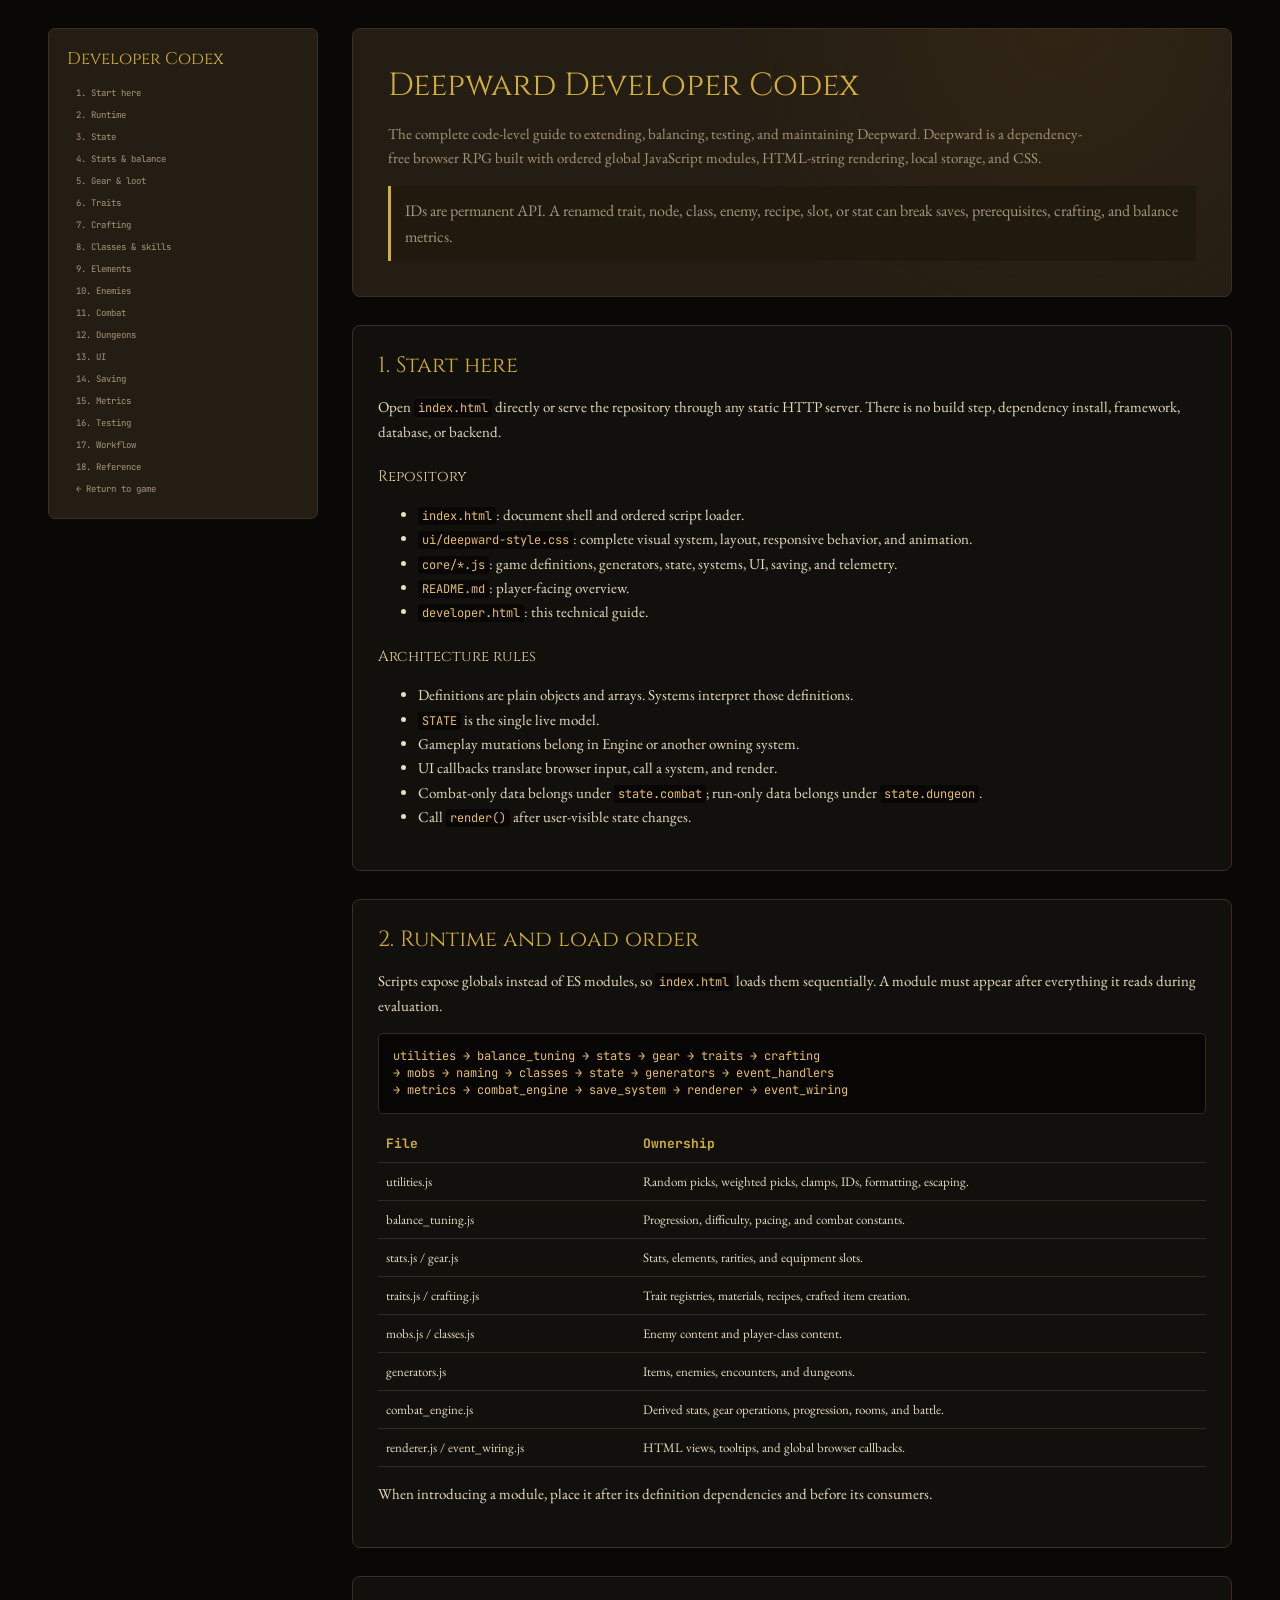
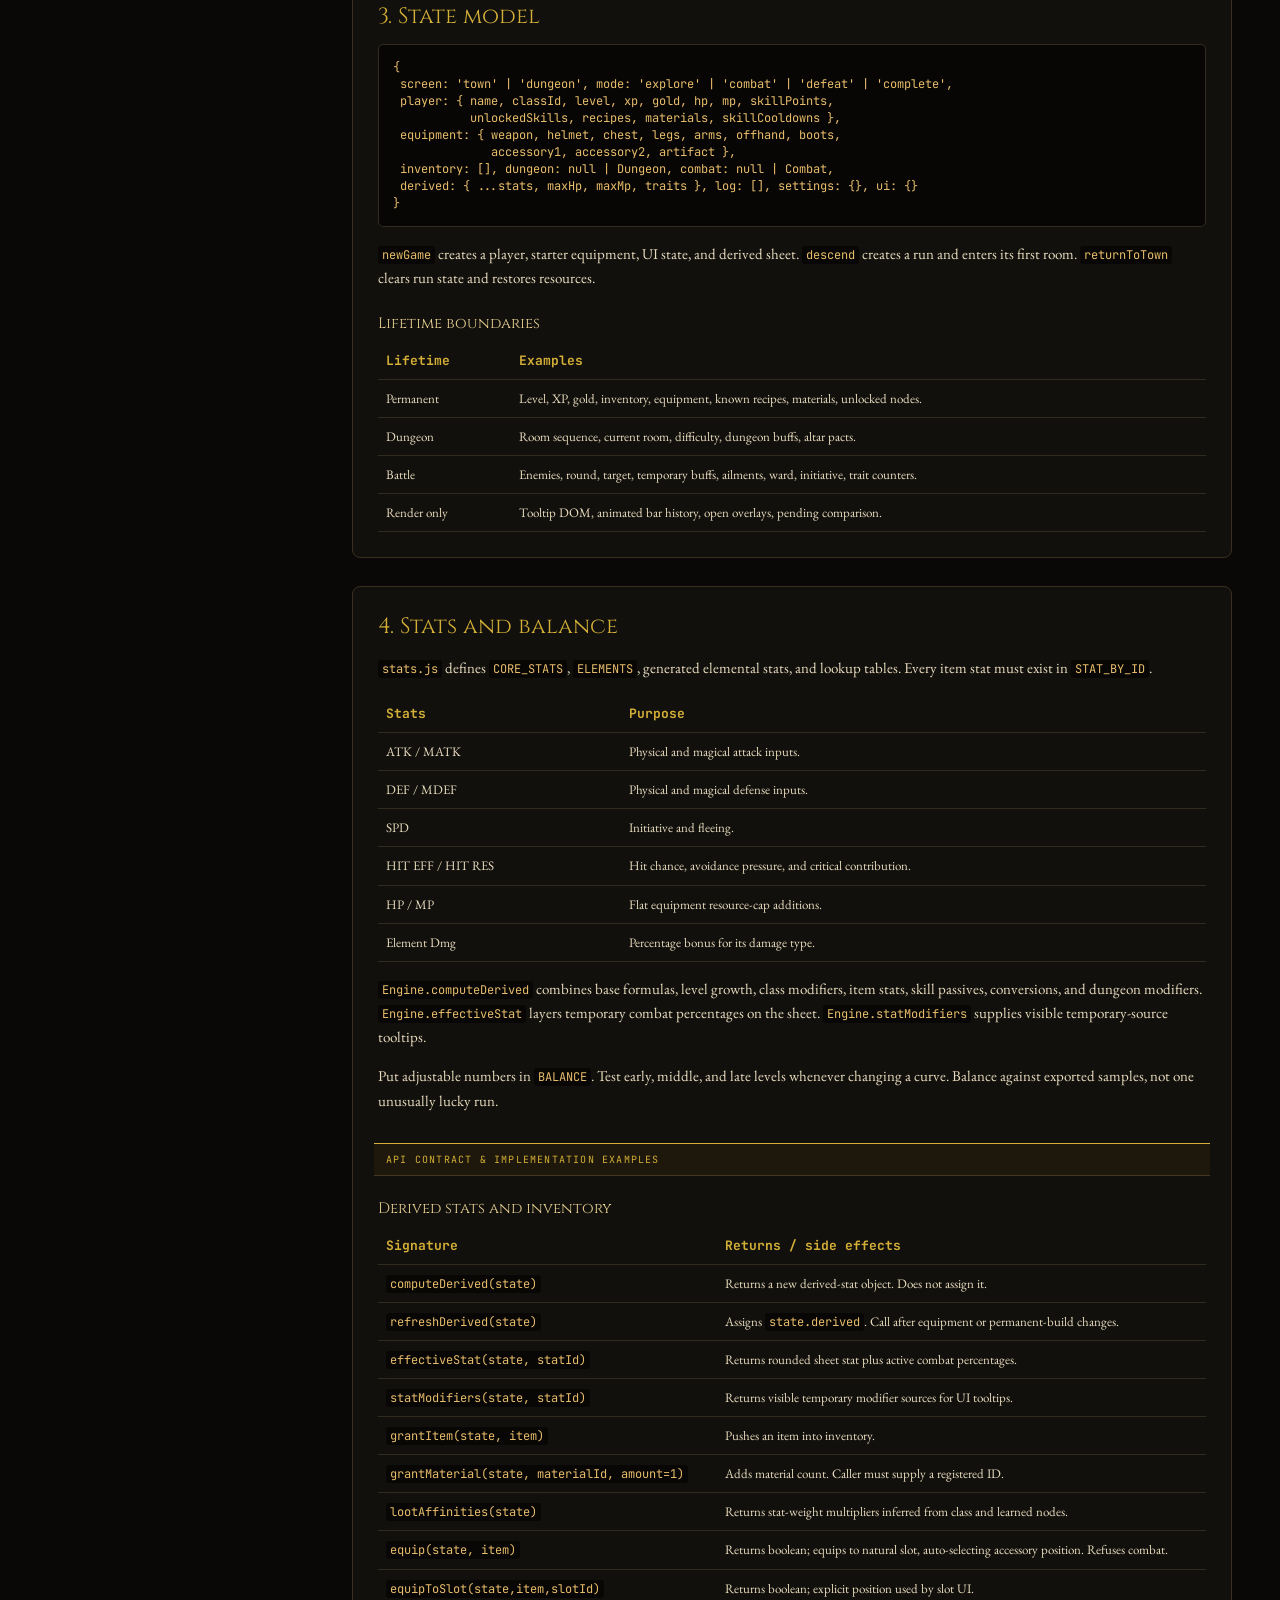
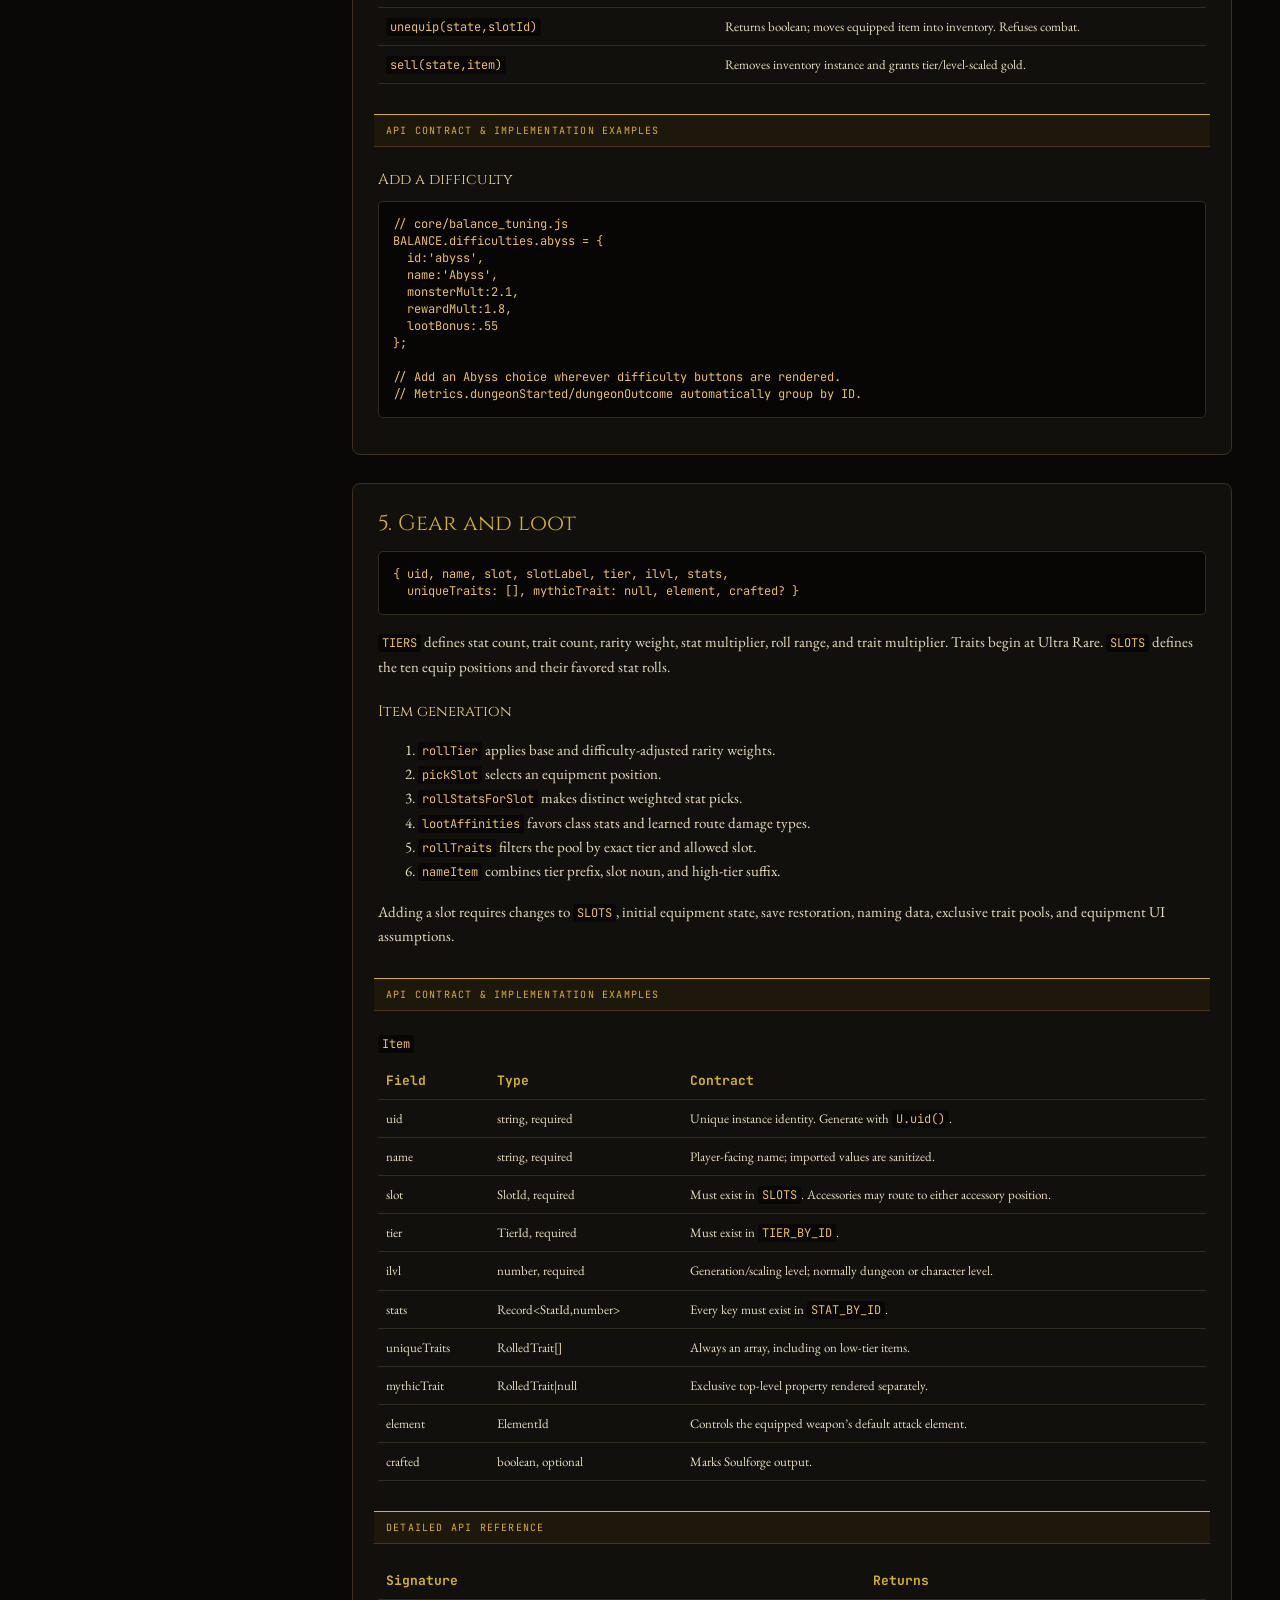
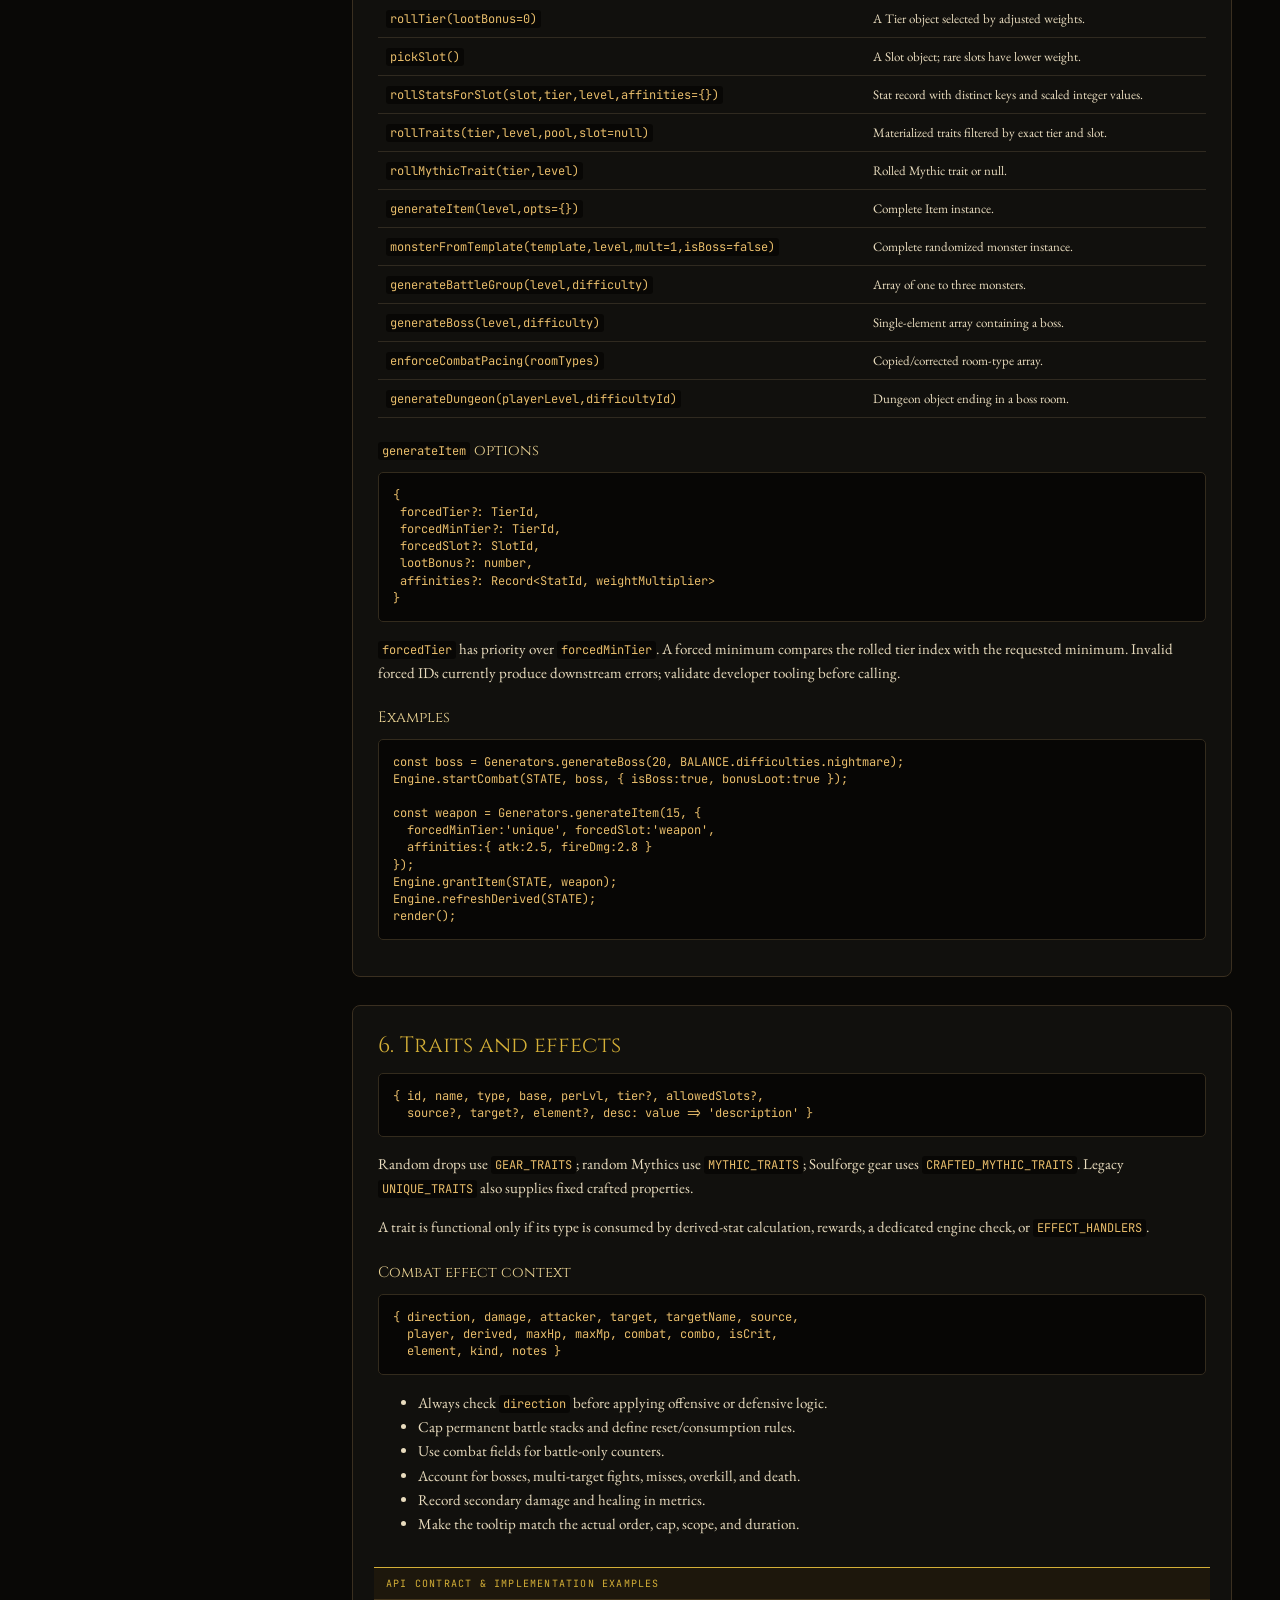
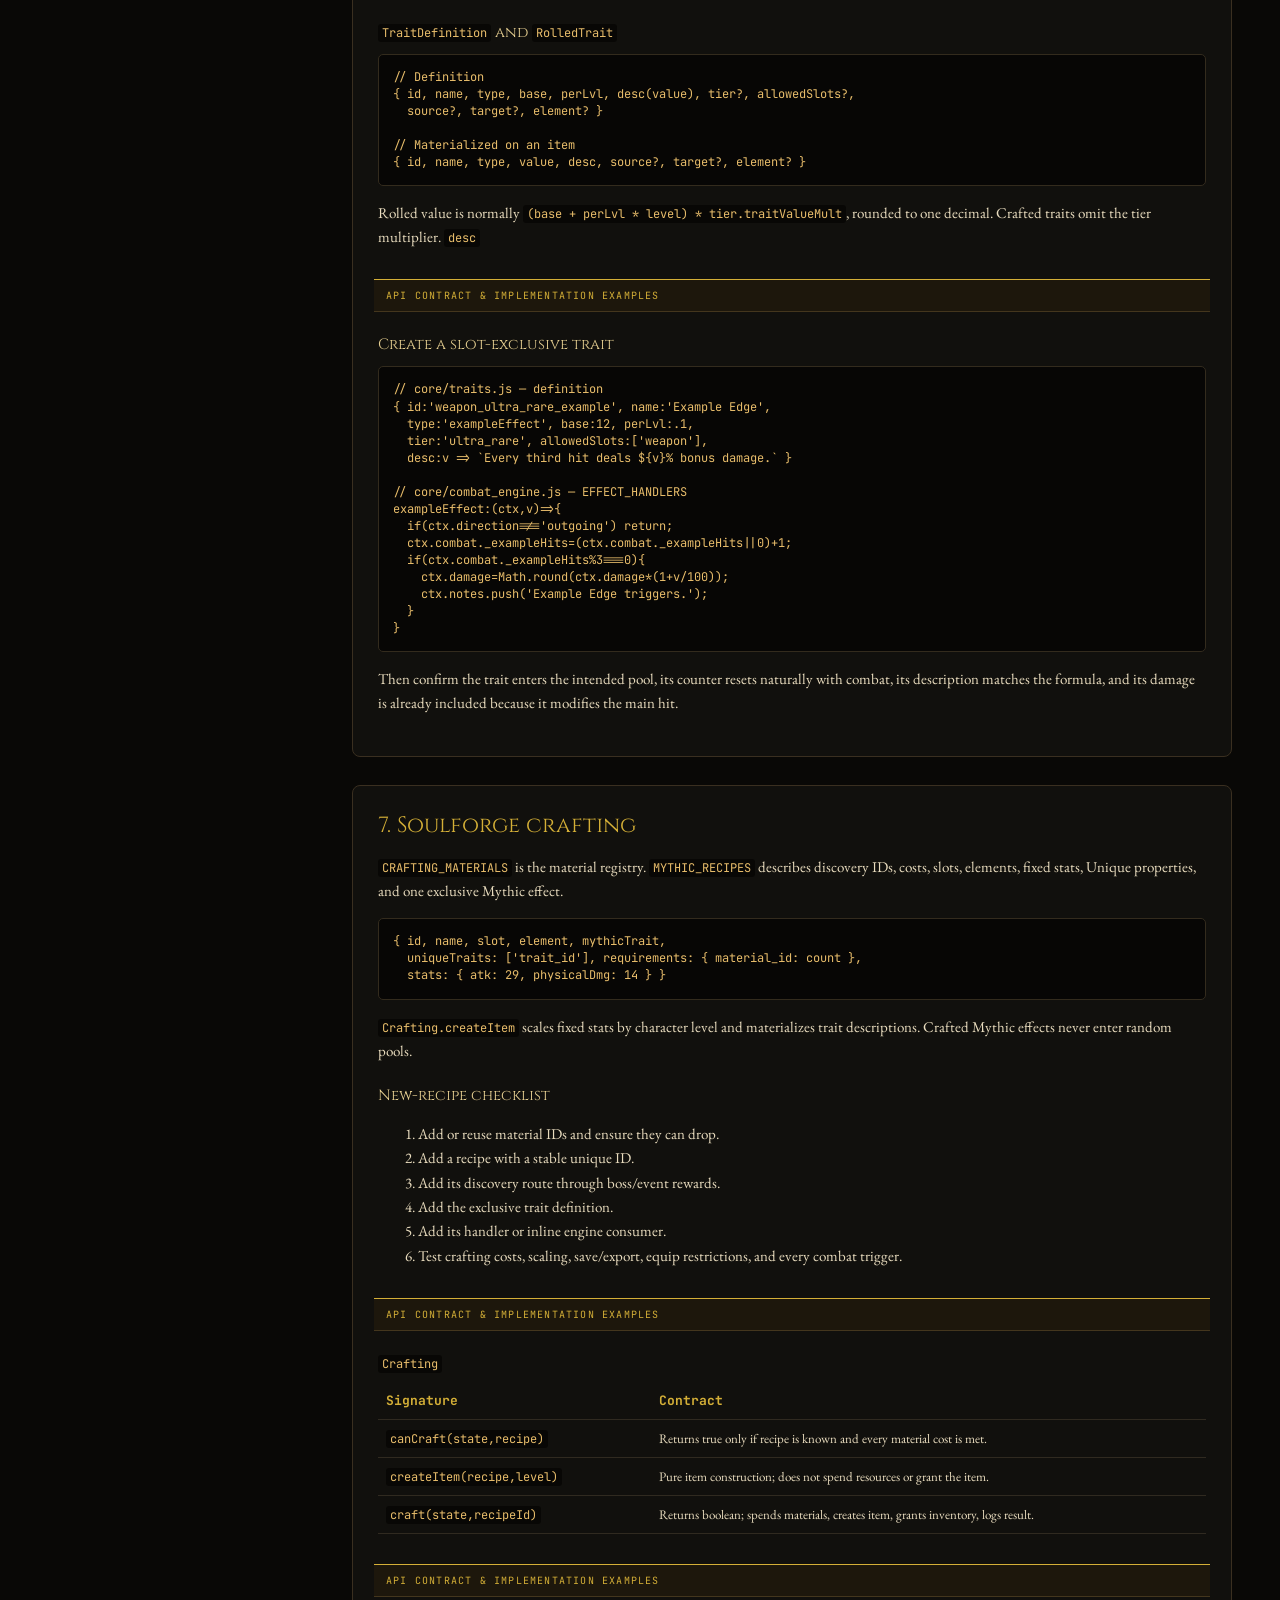
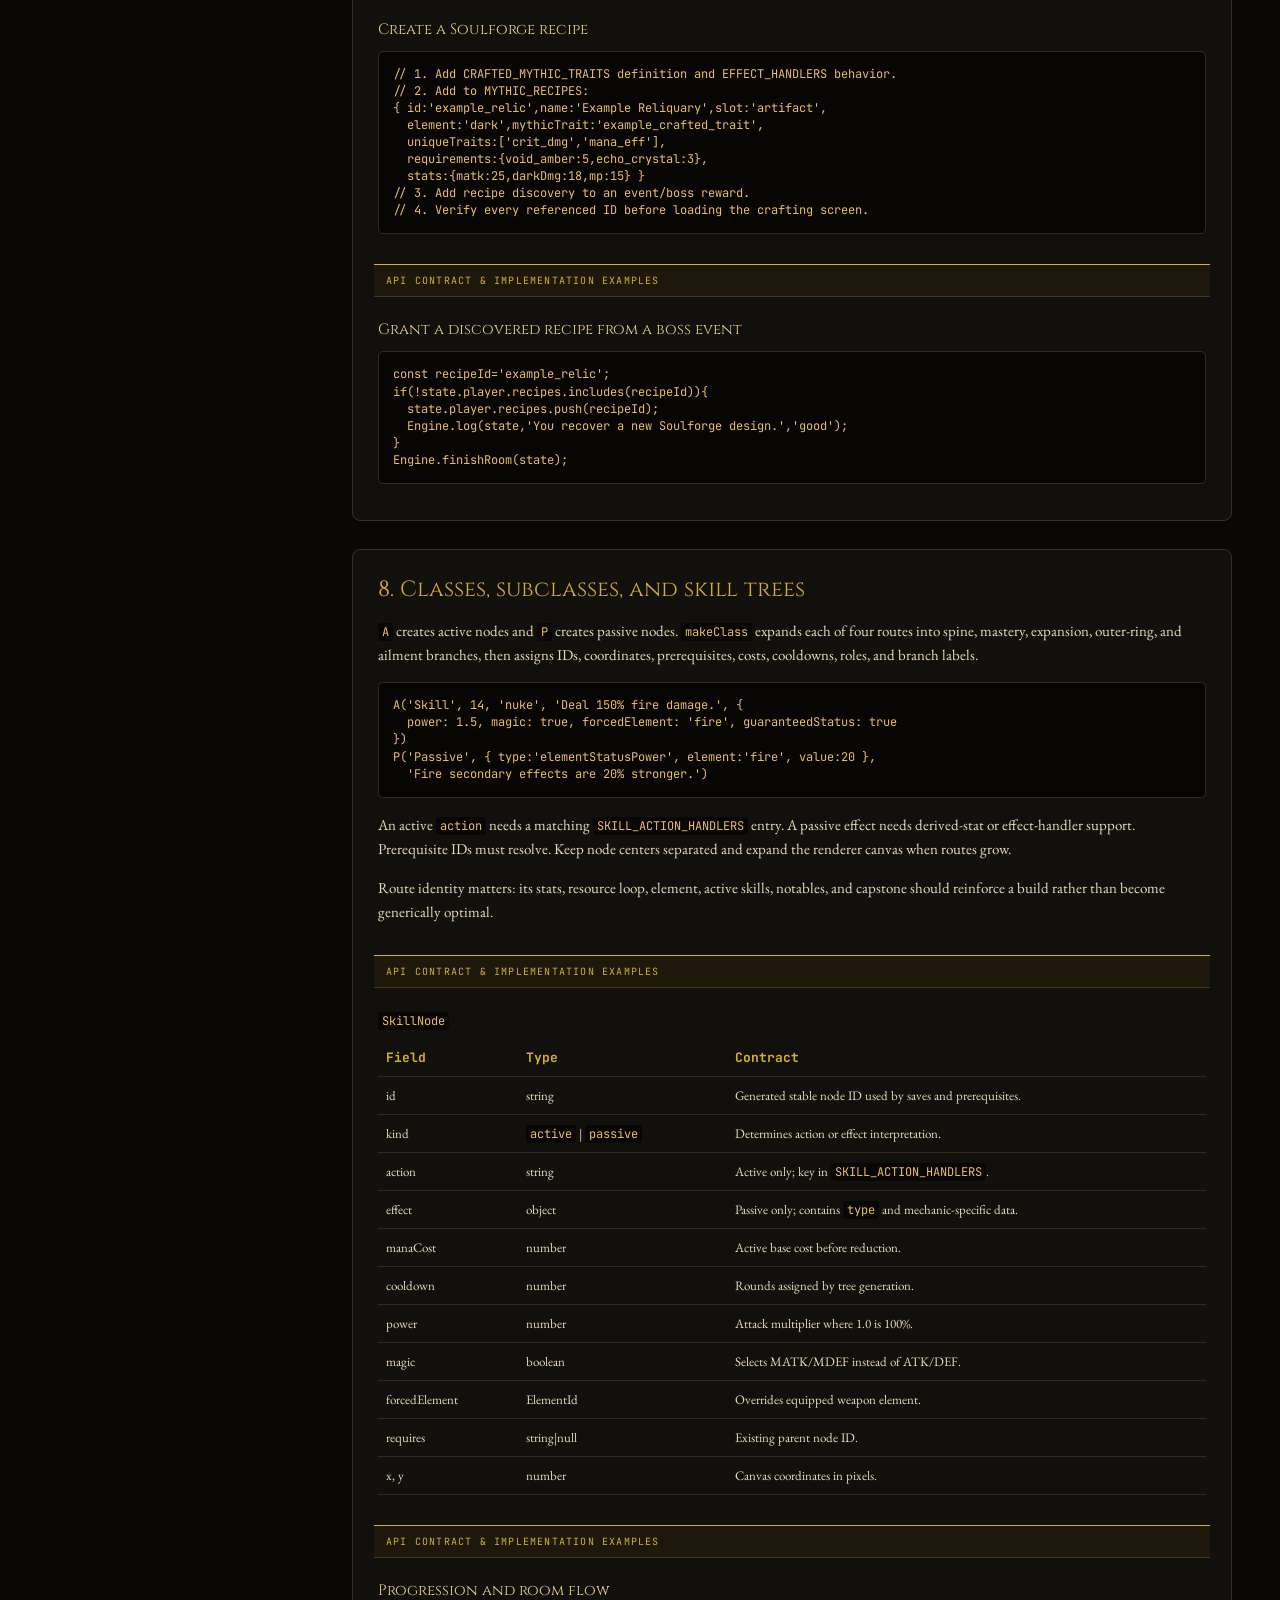
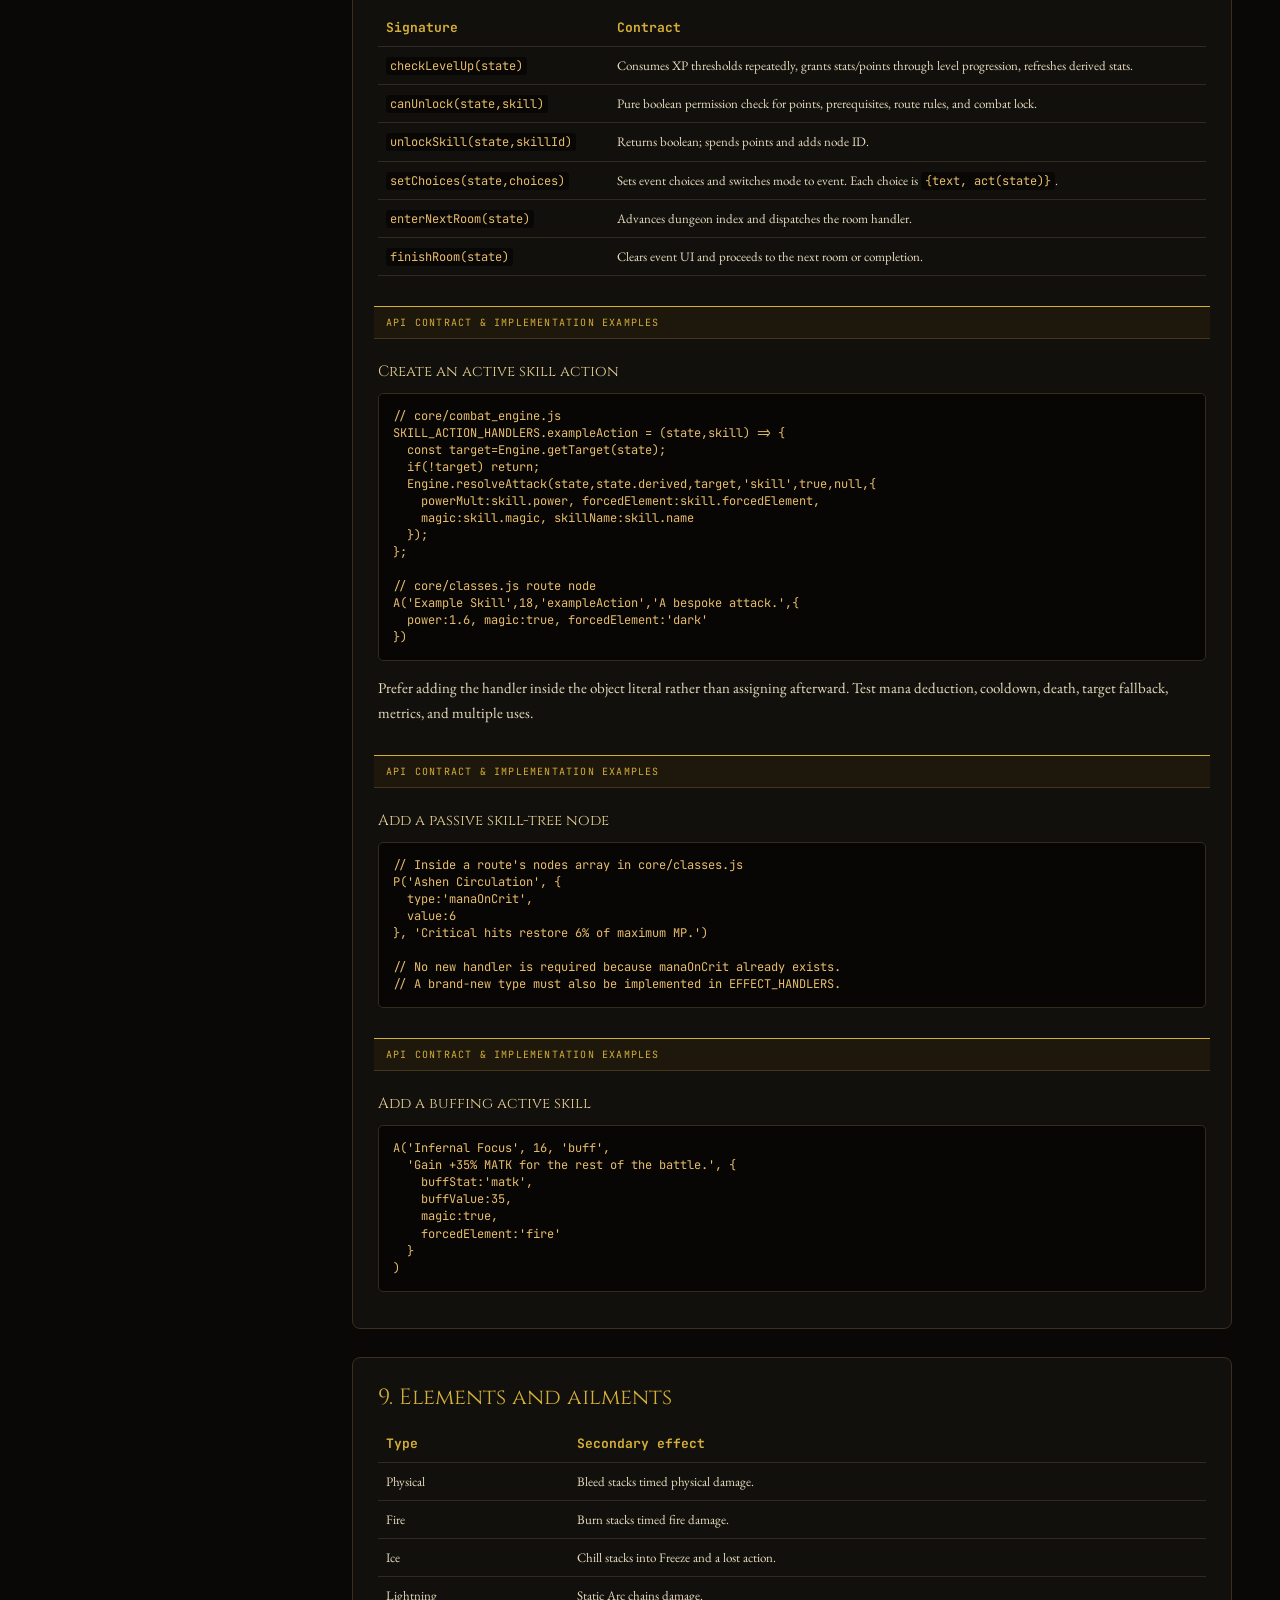
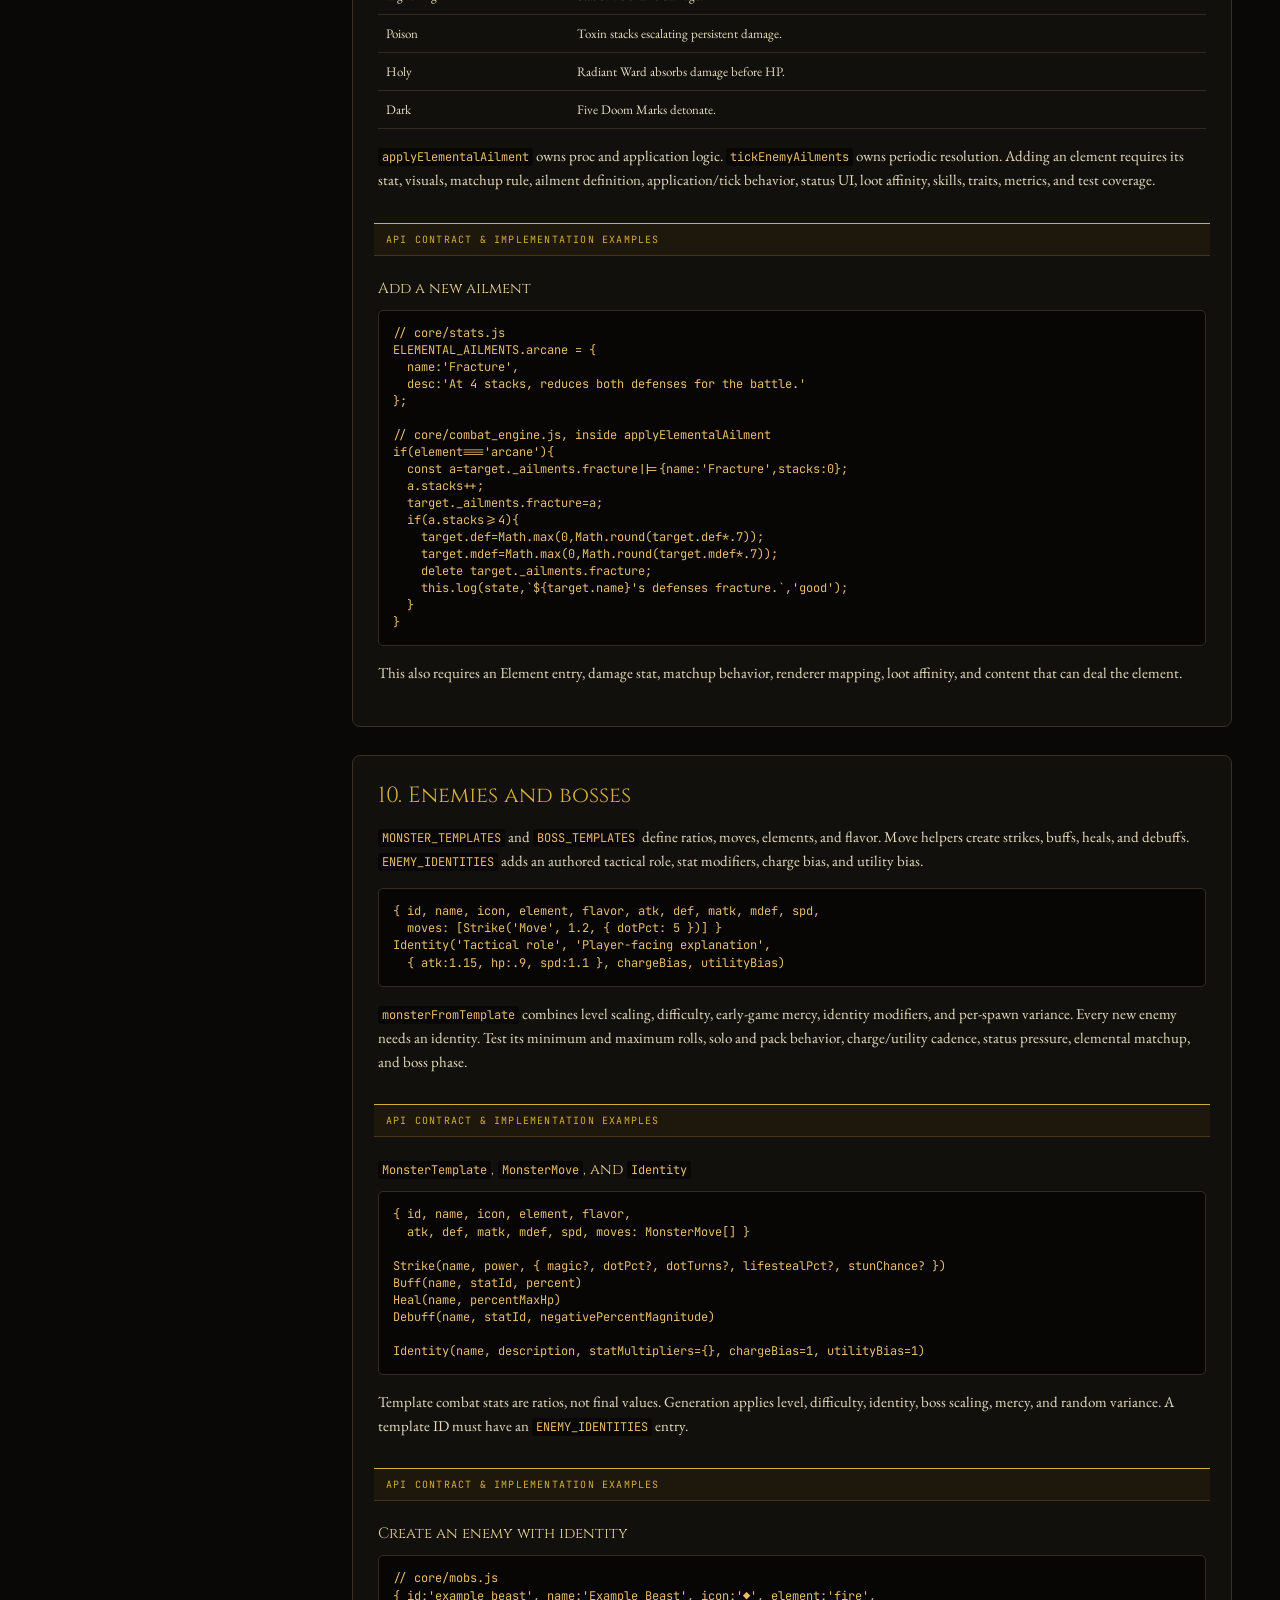
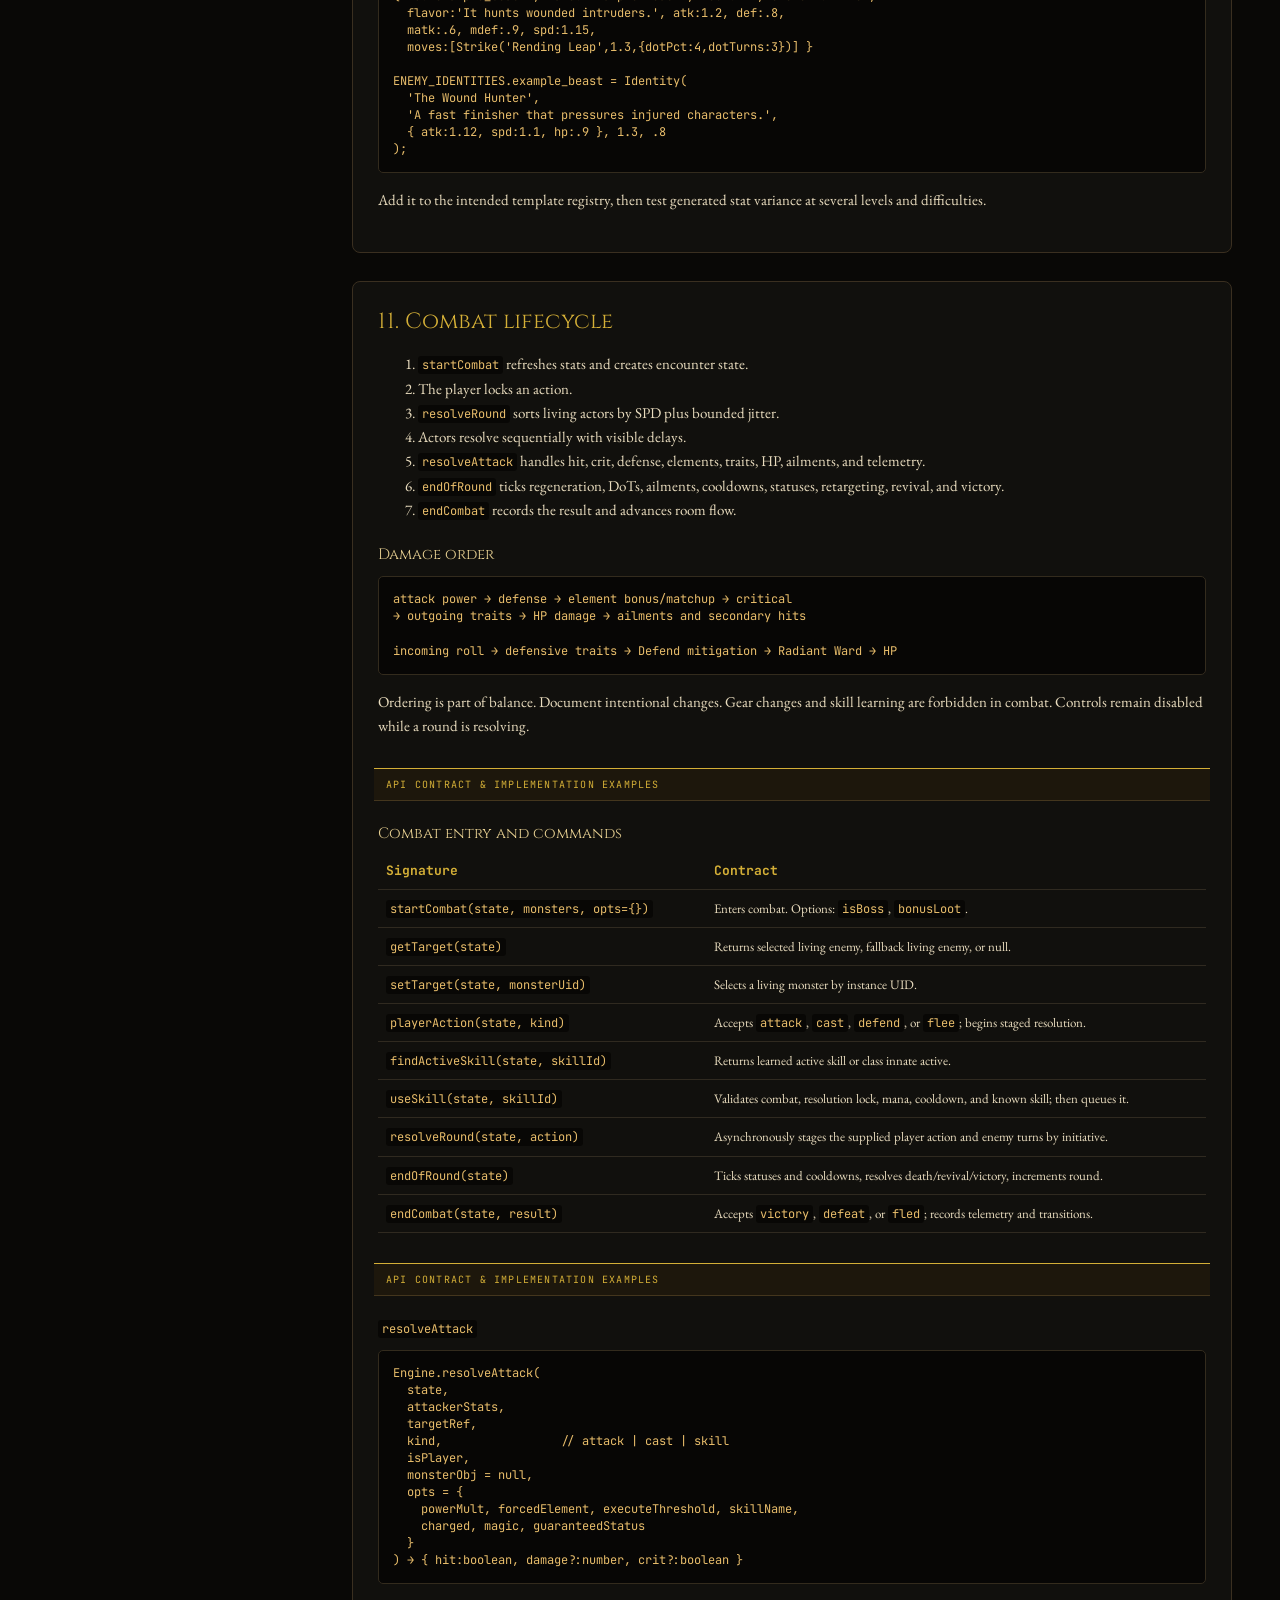
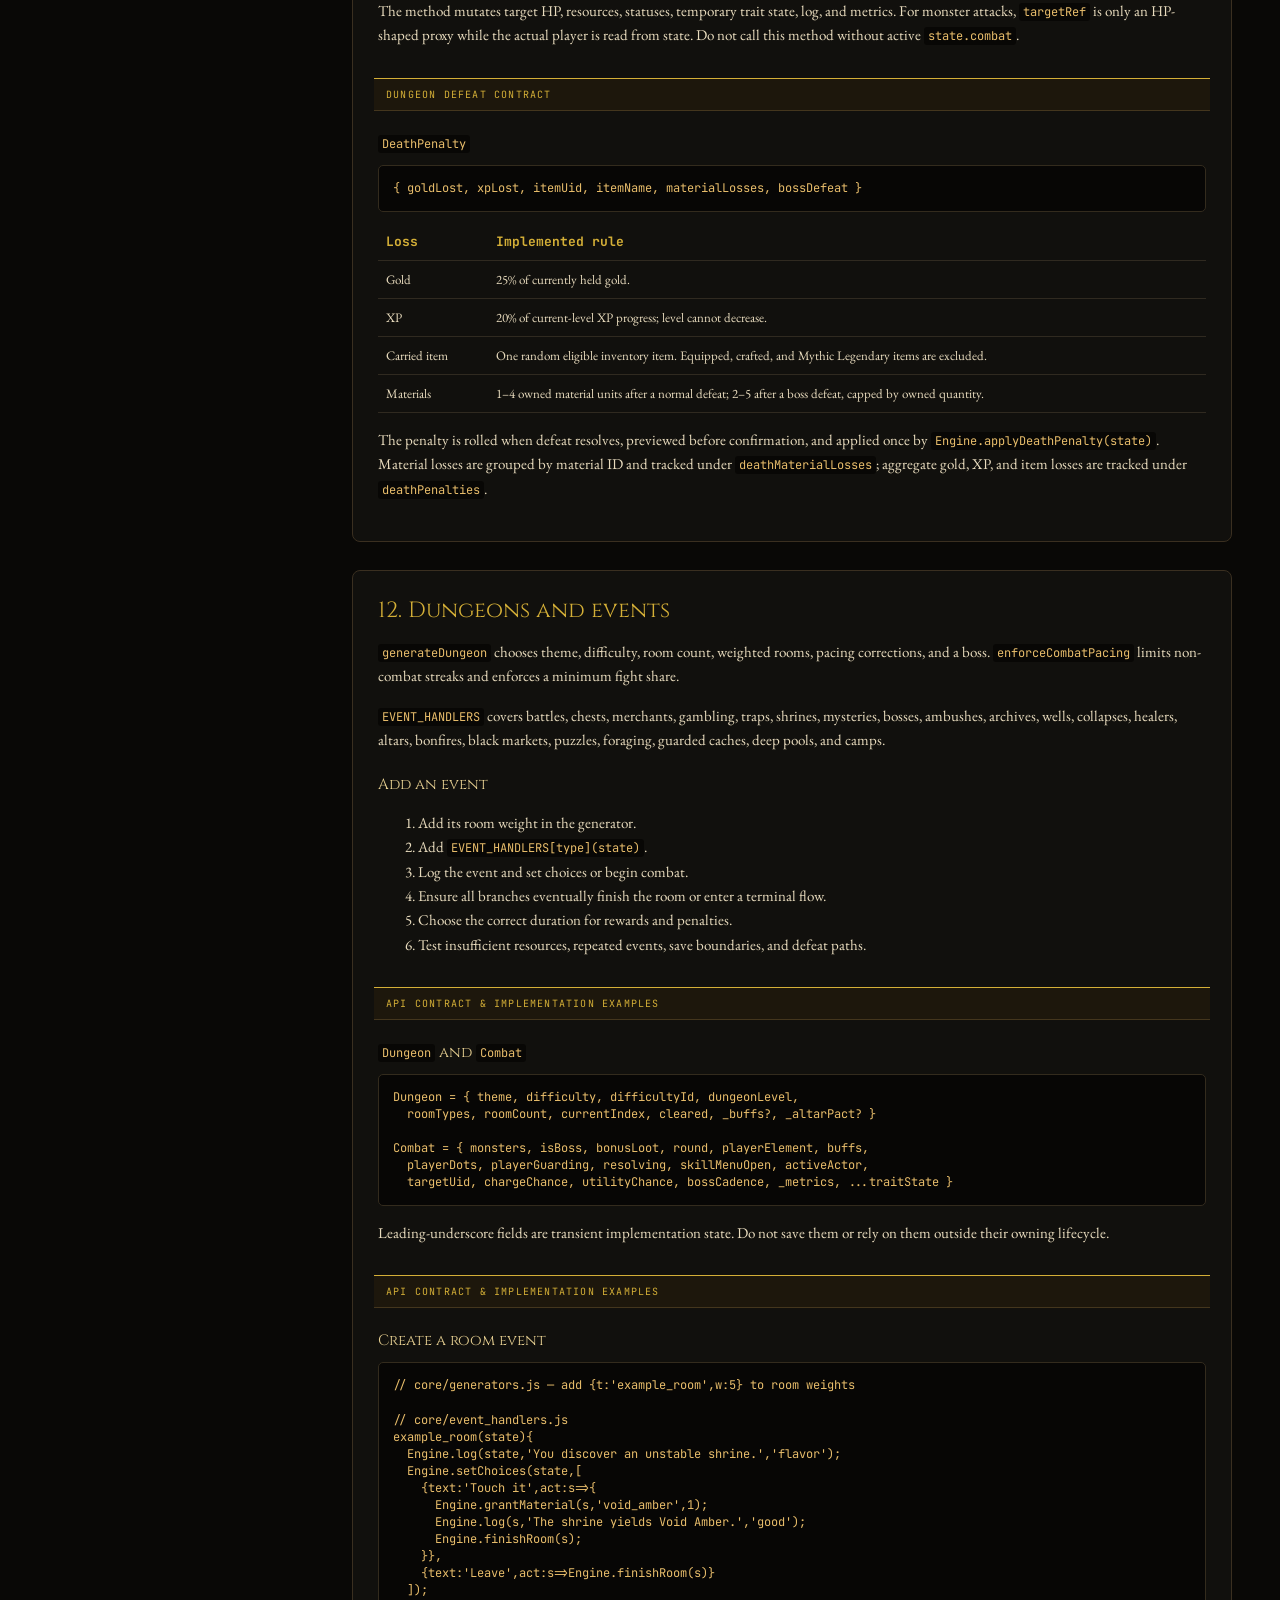
==== commit fc213fdc: "Document developer codex and dungeon defeat penalties" ====
--- a/developer.html
+++ b/developer.html
@@ -401,6 +401,7 @@
 integrateGroup('cookbook','dungeons','dungeon-long modifier');
 integrateGroup('cookbook','testing','definition in the browser');
 integrateGroup('cookbook','testing','tree integrity');
+document.getElementById('combat')?.insertAdjacentHTML('beforeend',`<div class="api-divider">Dungeon defeat contract</div><h3><code>DeathPenalty</code></h3><pre><code>{ goldLost, xpLost, itemUid, itemName, materialLosses, bossDefeat }</code></pre><table><tr><th>Loss</th><th>Implemented rule</th></tr><tr><td>Gold</td><td>25% of currently held gold.</td></tr><tr><td>XP</td><td>20% of current-level XP progress; level cannot decrease.</td></tr><tr><td>Carried item</td><td>One random eligible inventory item. Equipped, crafted, and Mythic Legendary items are excluded.</td></tr><tr><td>Materials</td><td>1–4 owned material units after a normal defeat; 2–5 after a boss defeat, capped by owned quantity.</td></tr></table><p>The penalty is rolled when defeat resolves, previewed before confirmation, and applied once by <code>Engine.applyDeathPenalty(state)</code>. Material losses are grouped by material ID and tracked under <code>deathMaterialLosses</code>; aggregate gold, XP, and item losses are tracked under <code>deathPenalties</code>.</p>`);
 for(const id of ['schemas','engine-api','generator-api','service-api','recipes-api','cookbook'])document.getElementById(id)?.remove();
 document.querySelectorAll('.toc a').forEach(a=>{if(/^#(schemas|engine-api|generator-api|service-api|recipes-api|cookbook)$/.test(a.getAttribute('href')||''))a.remove();});
 </script>
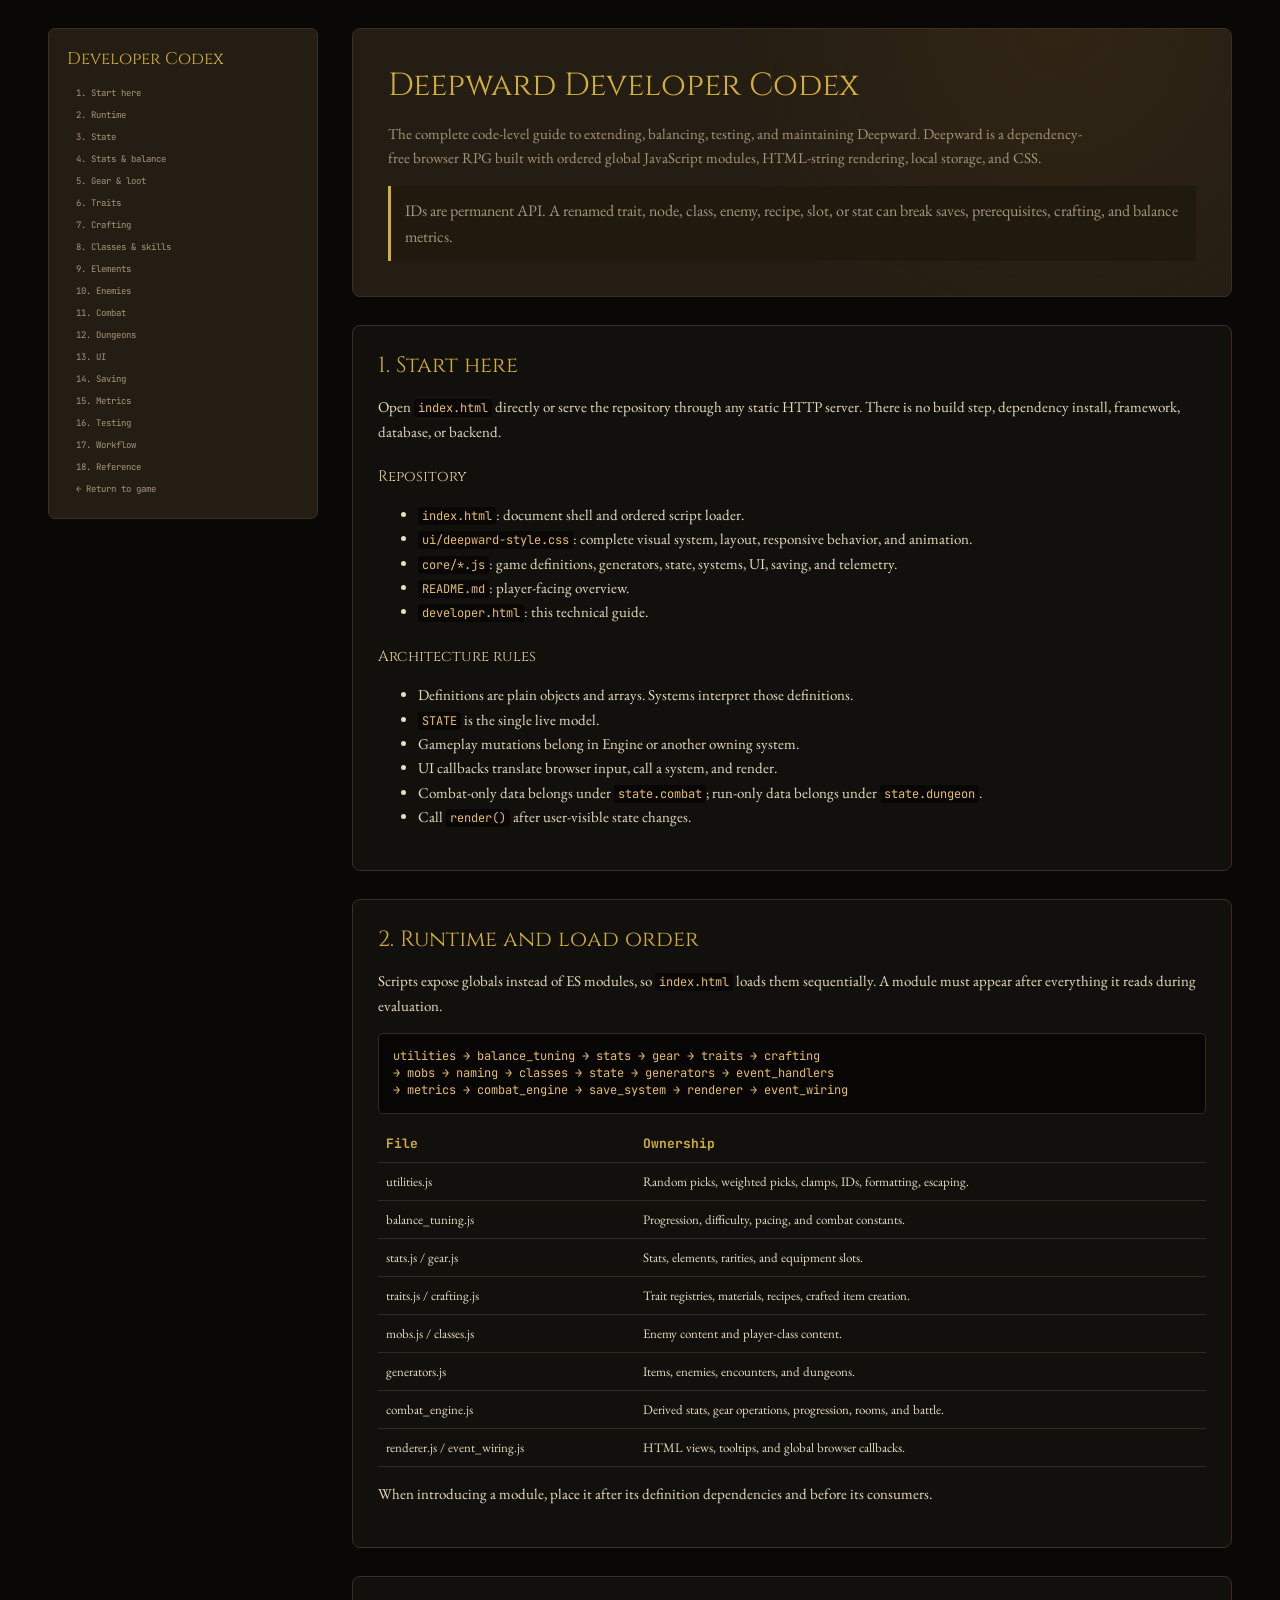
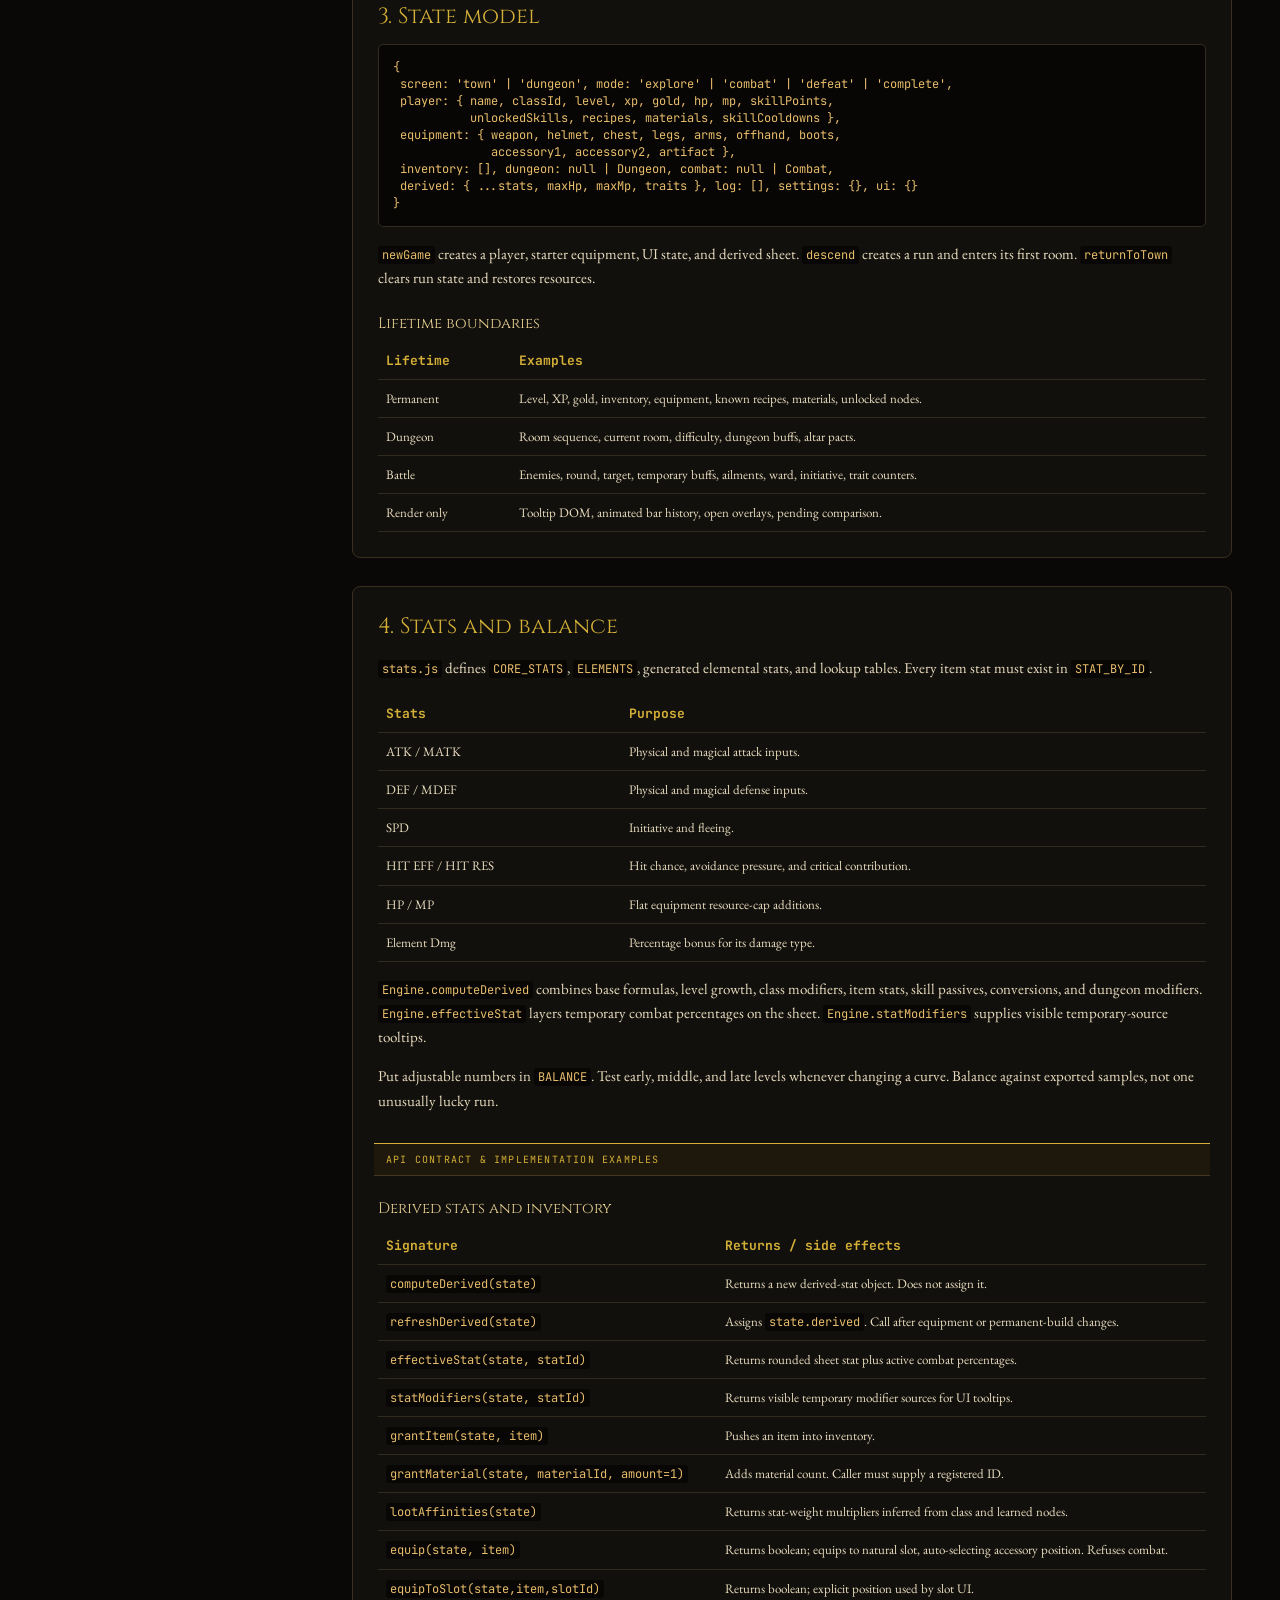
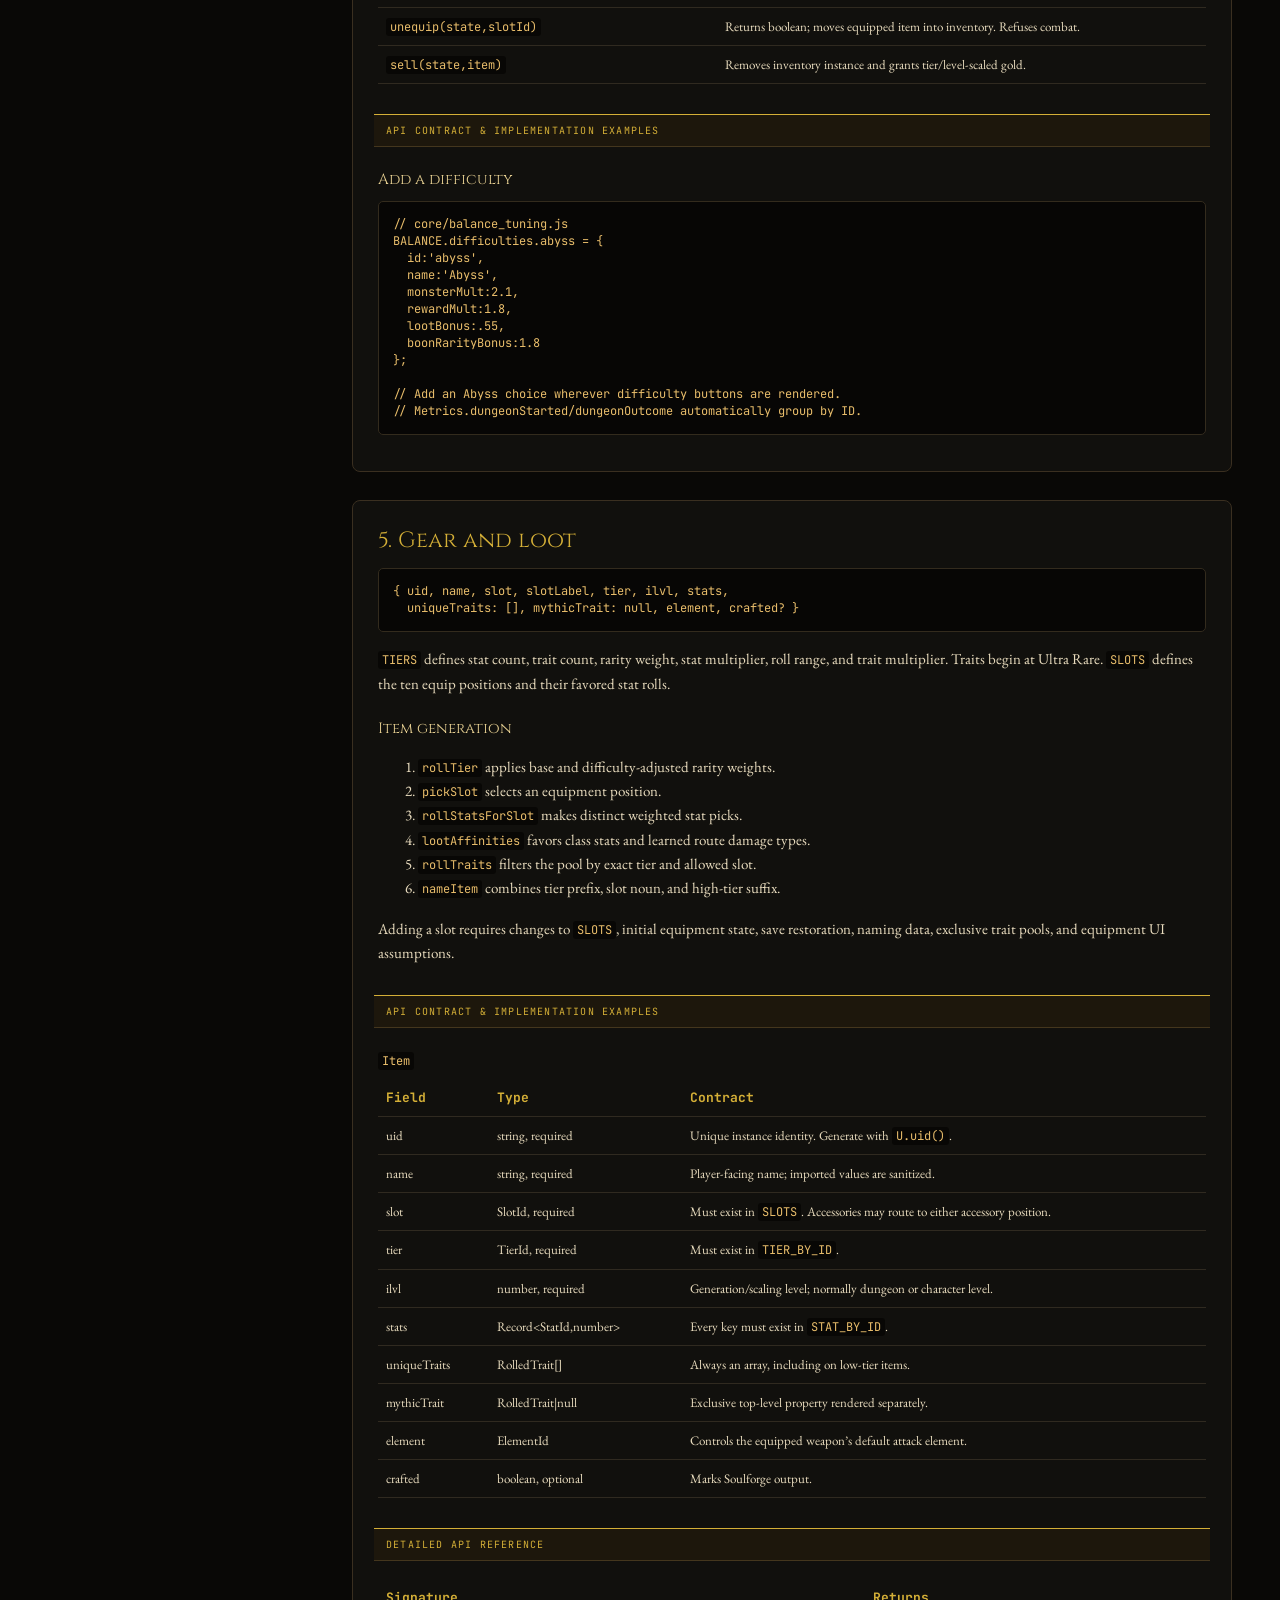
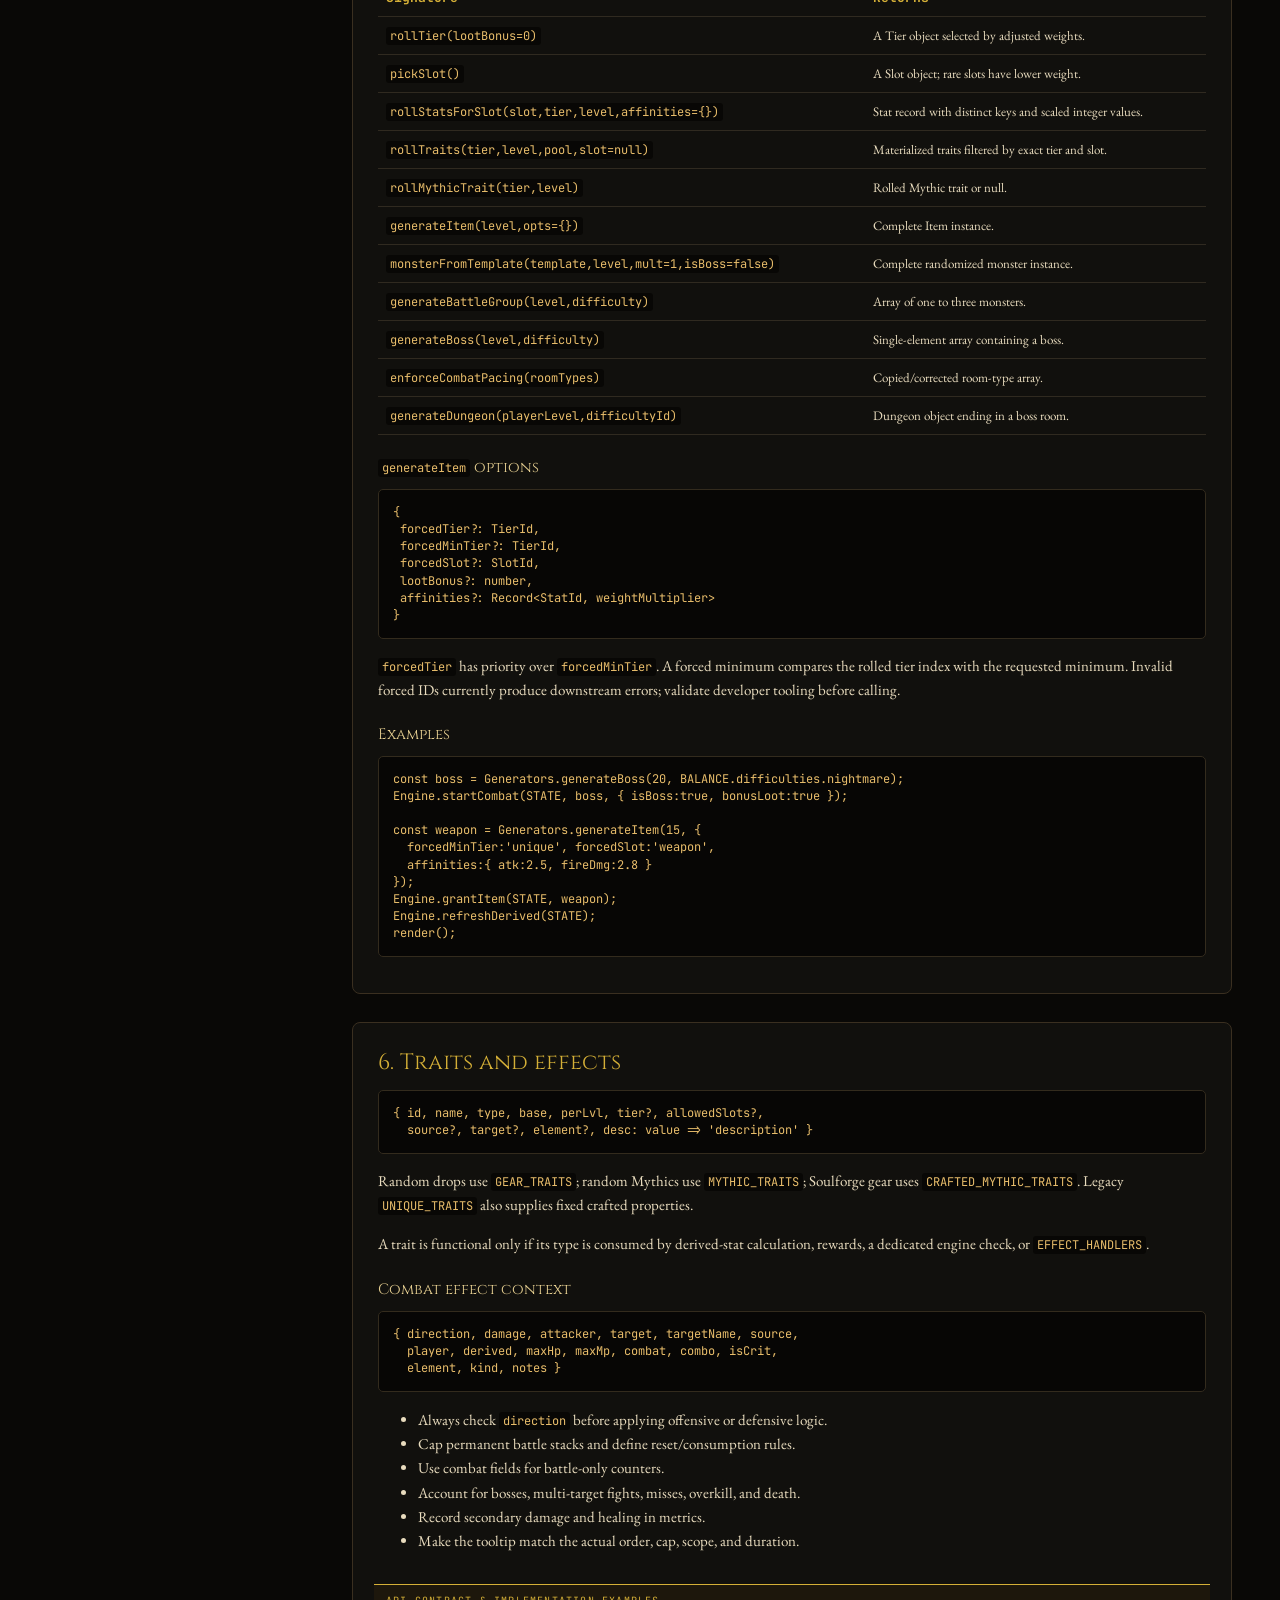
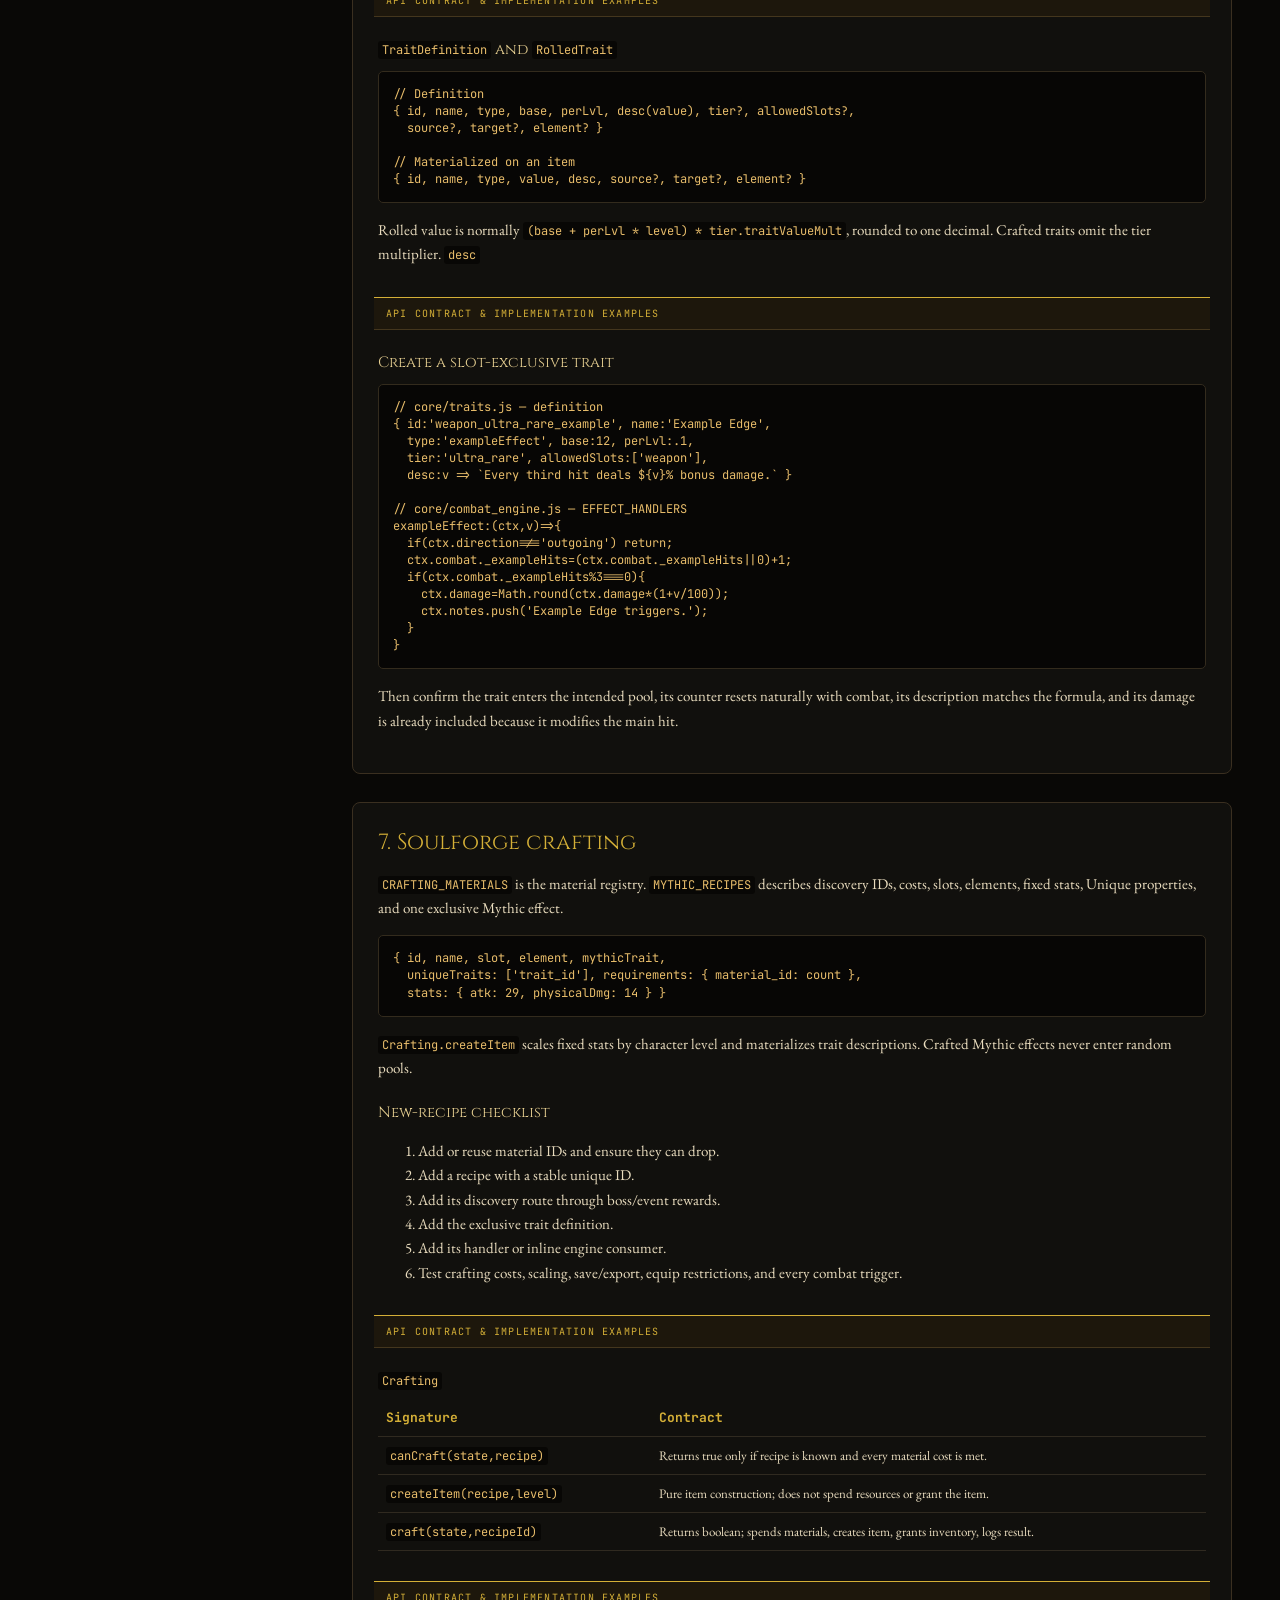
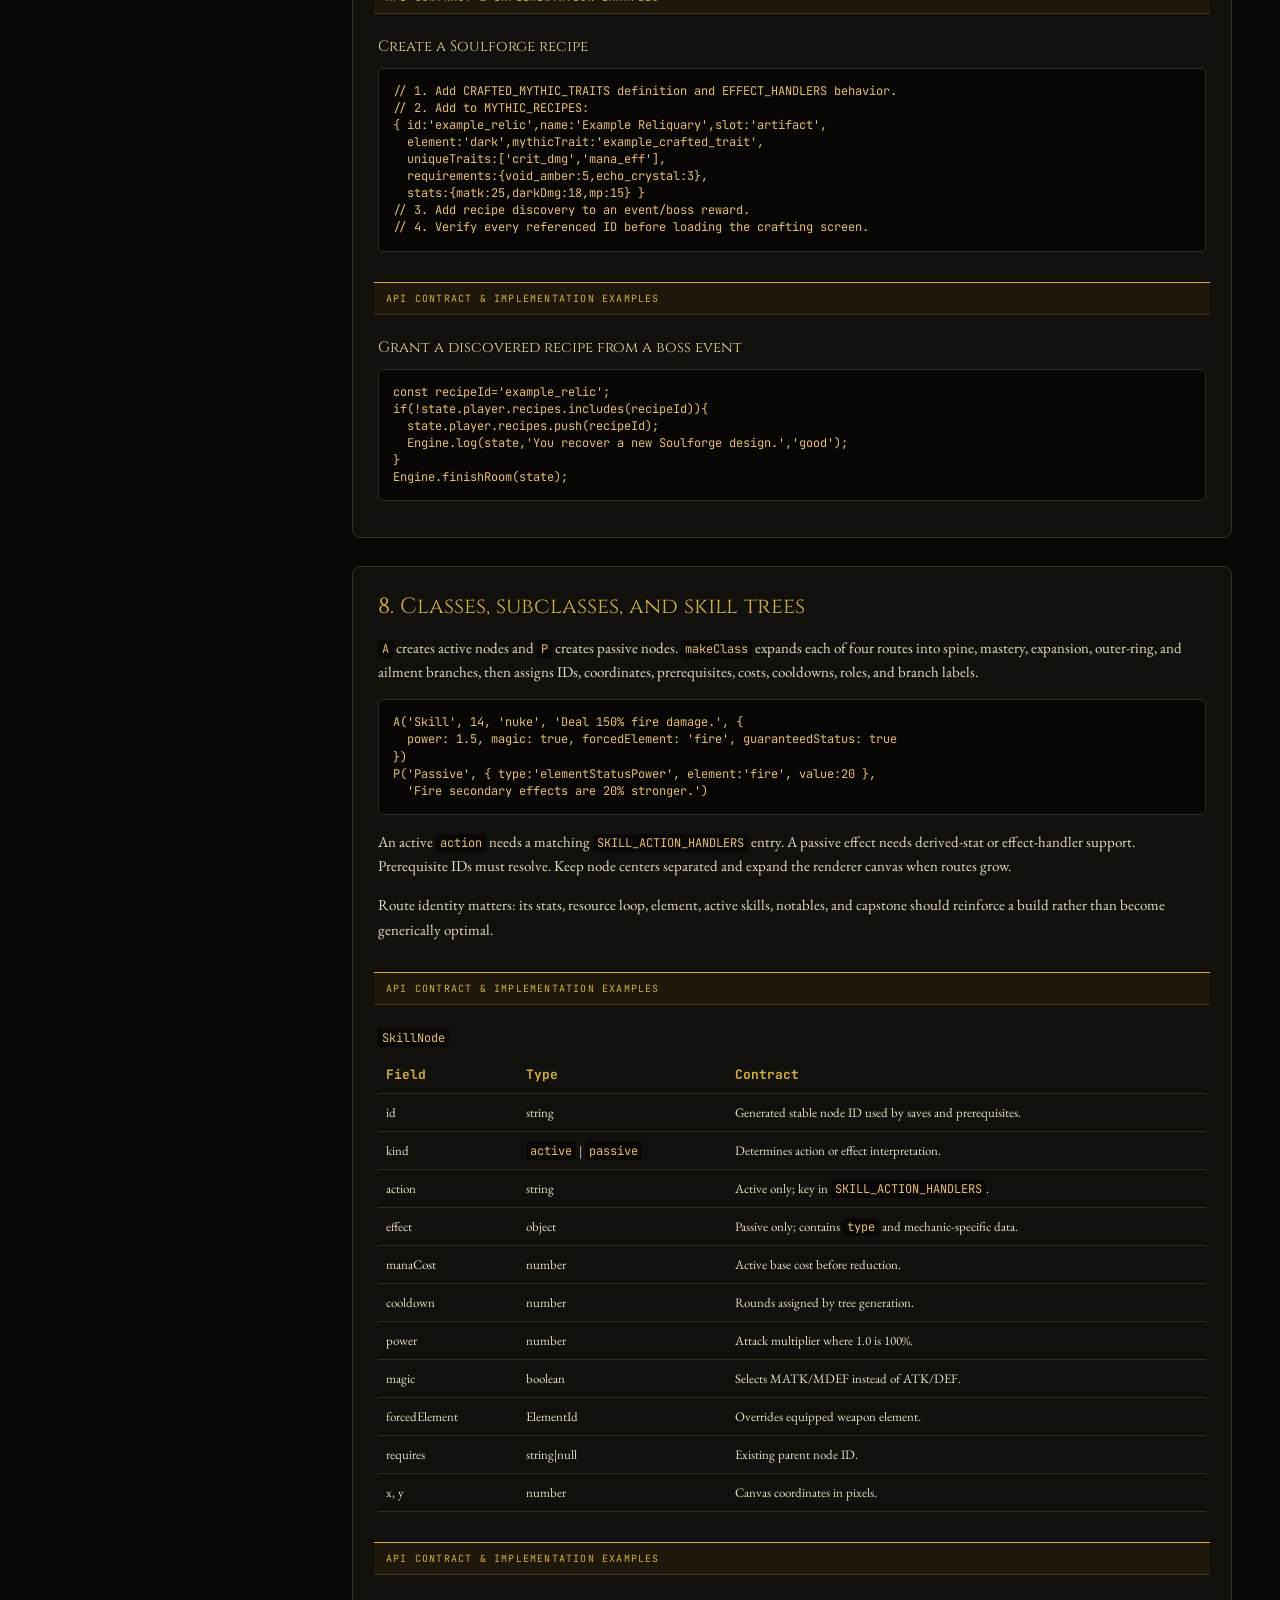
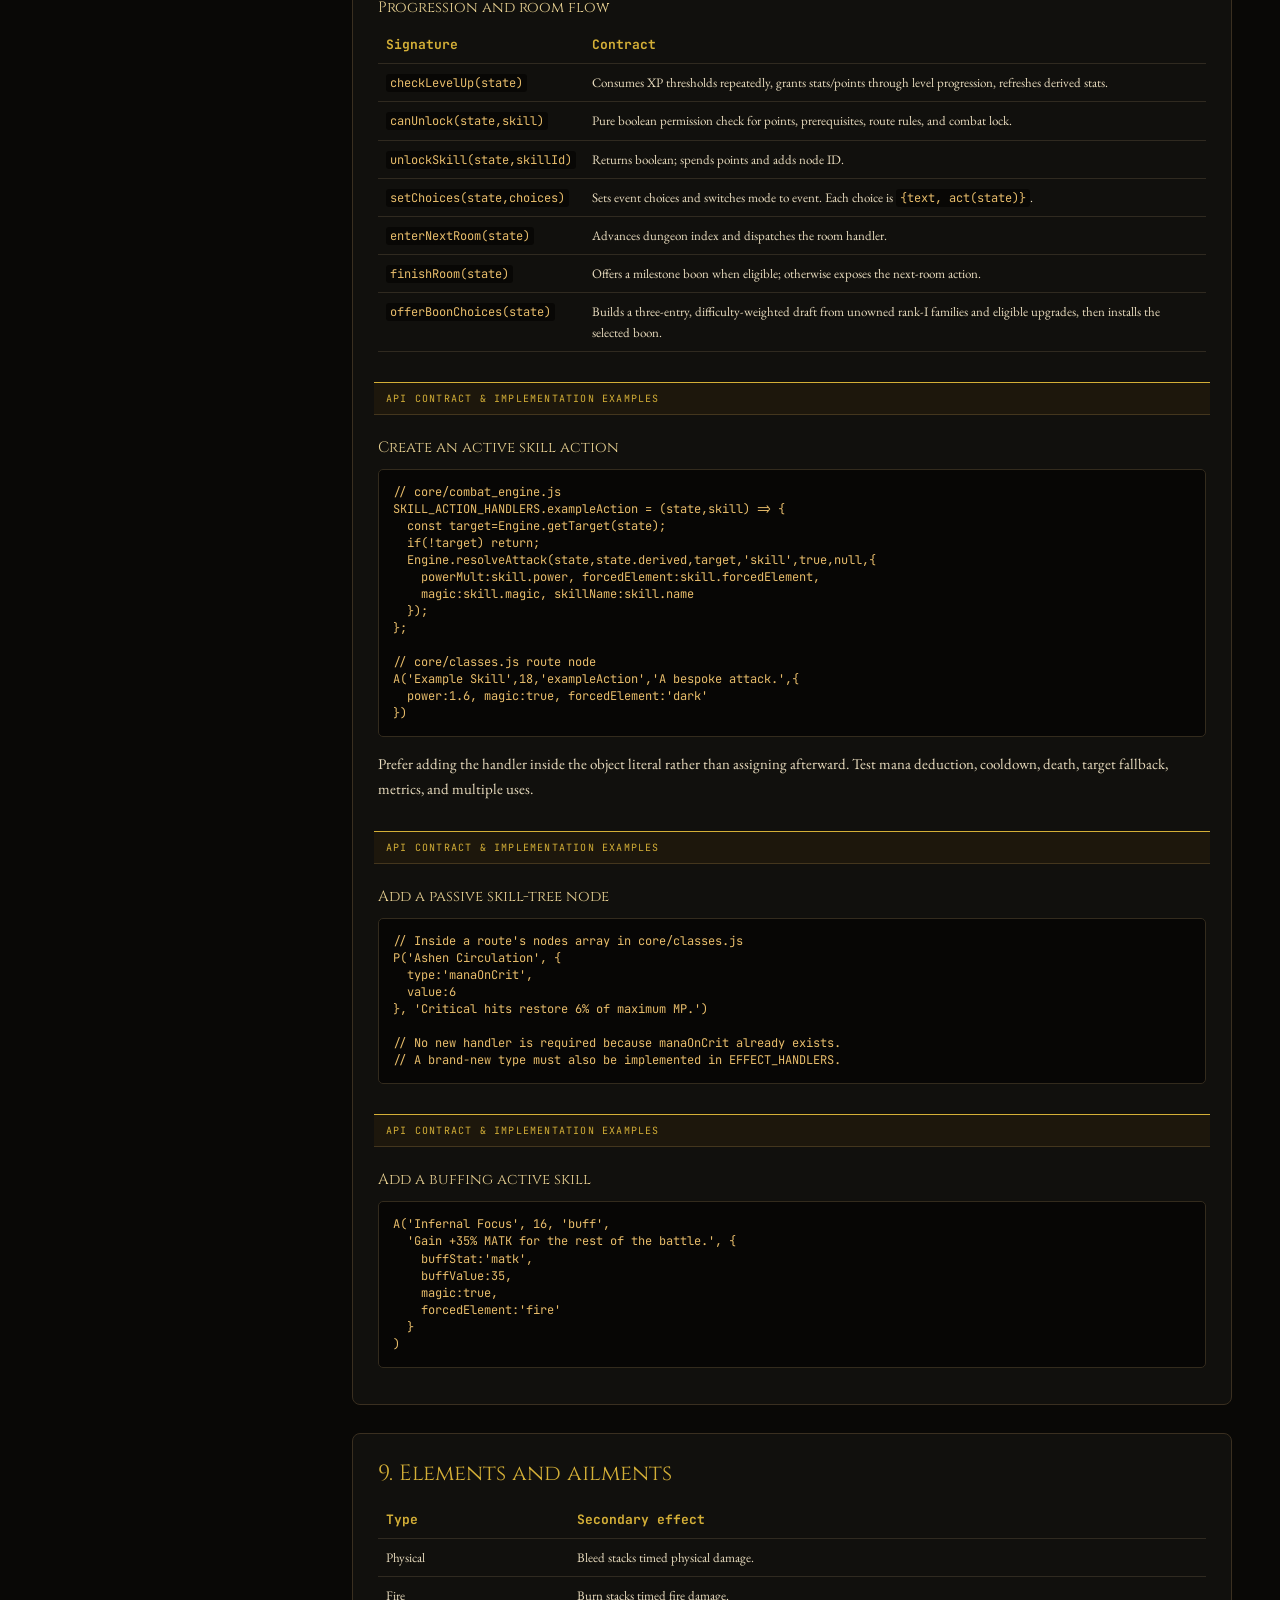
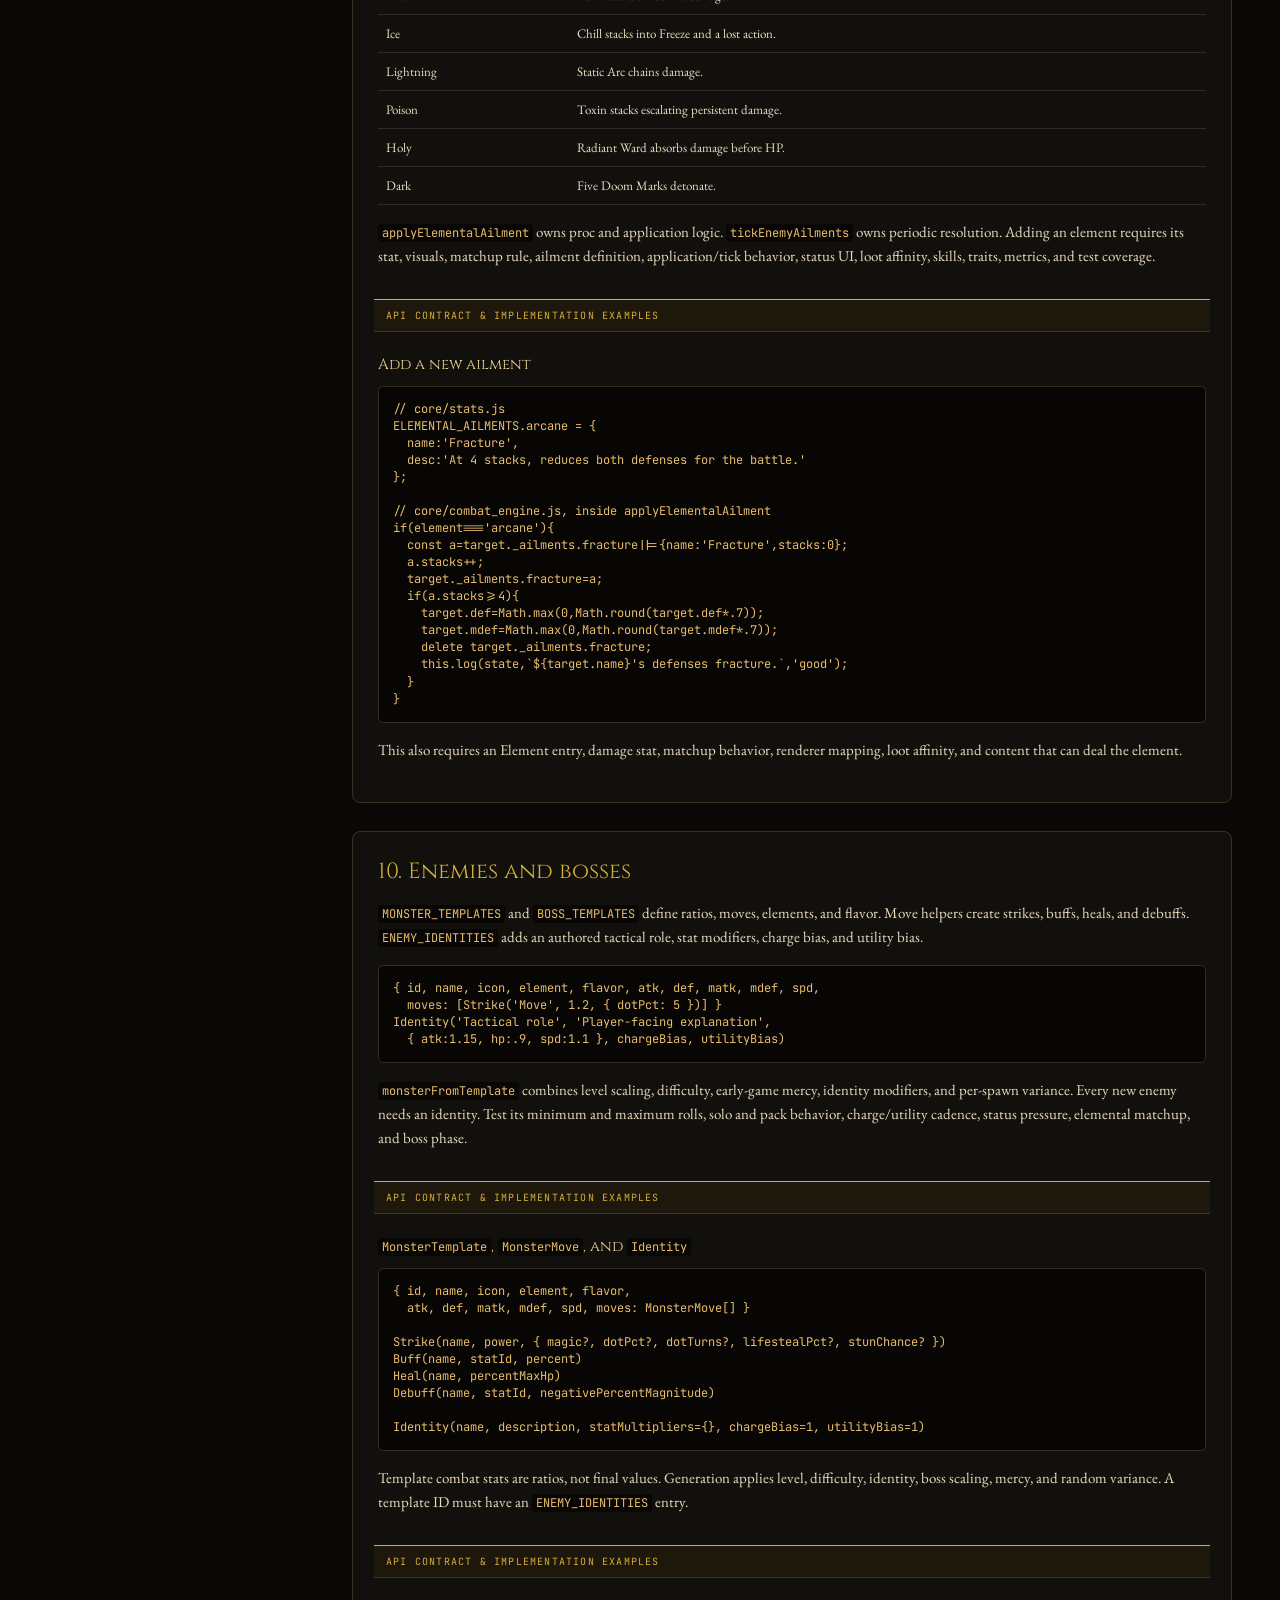
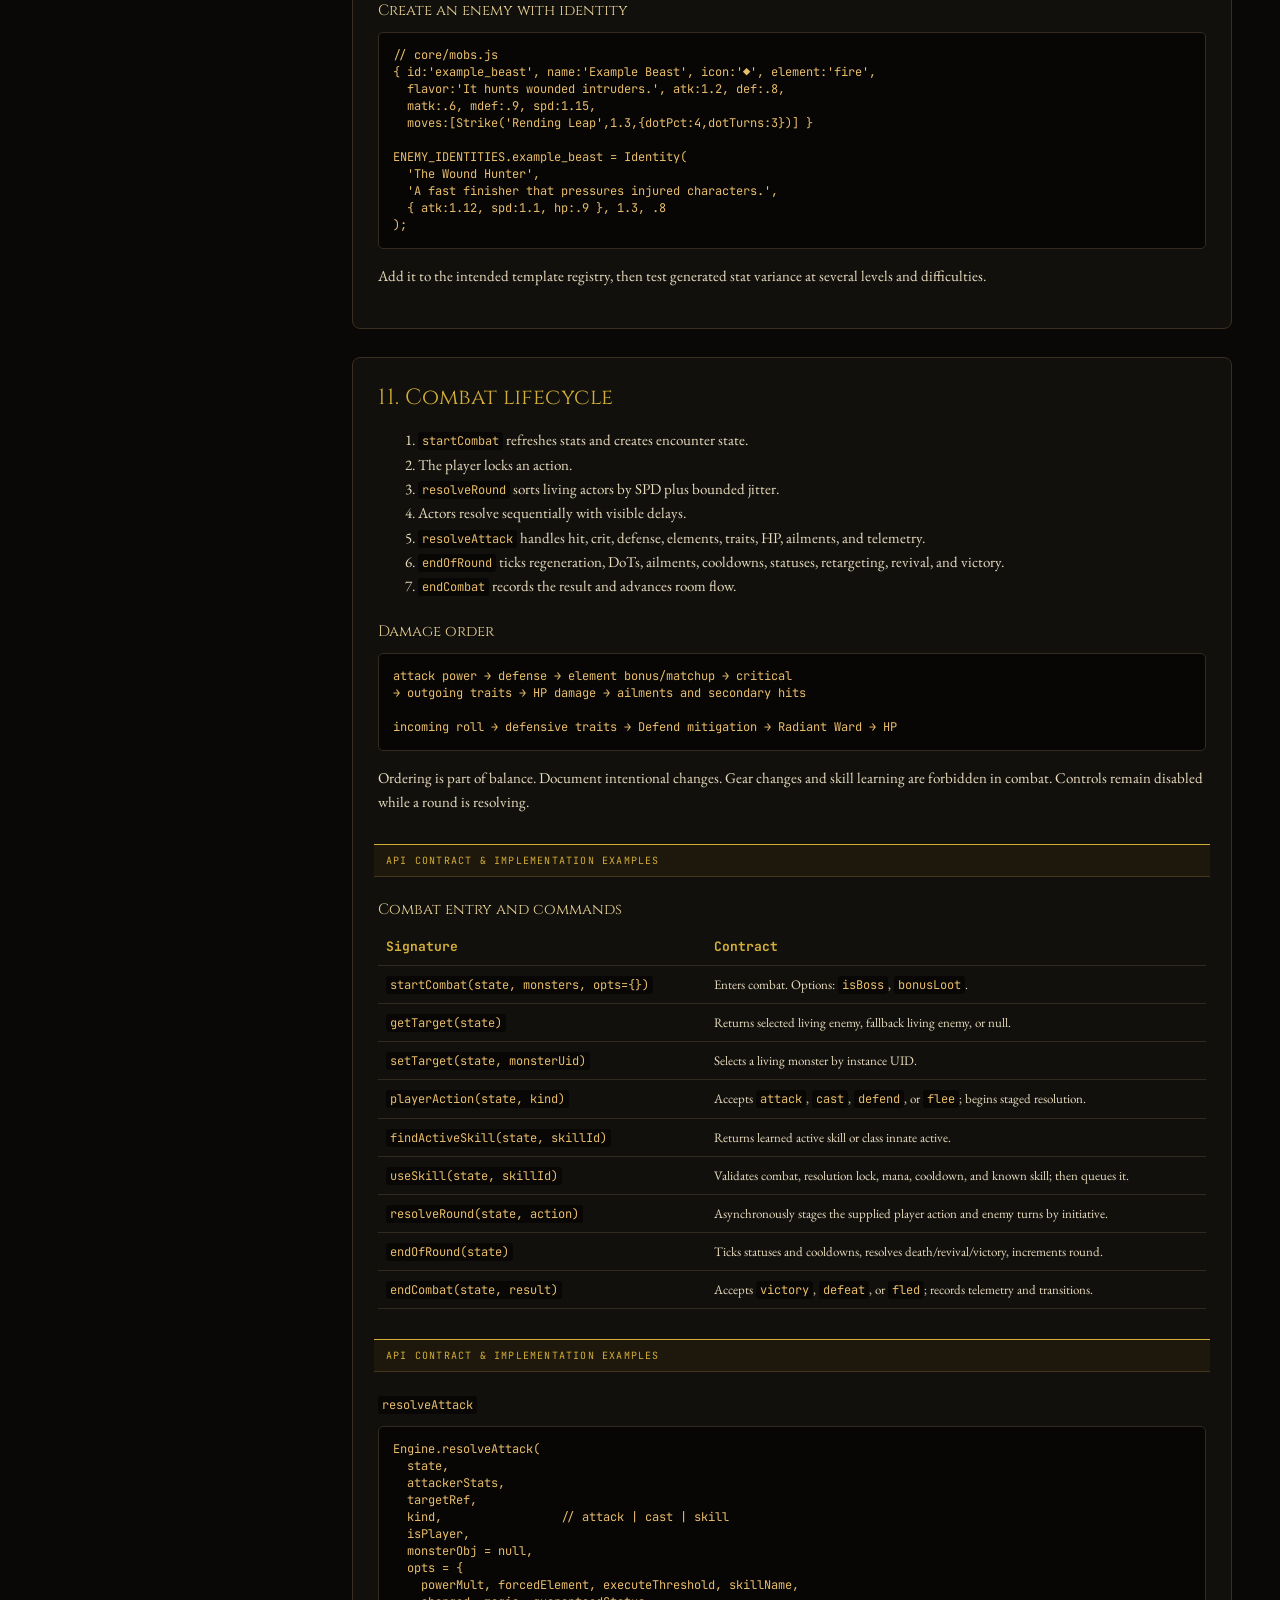
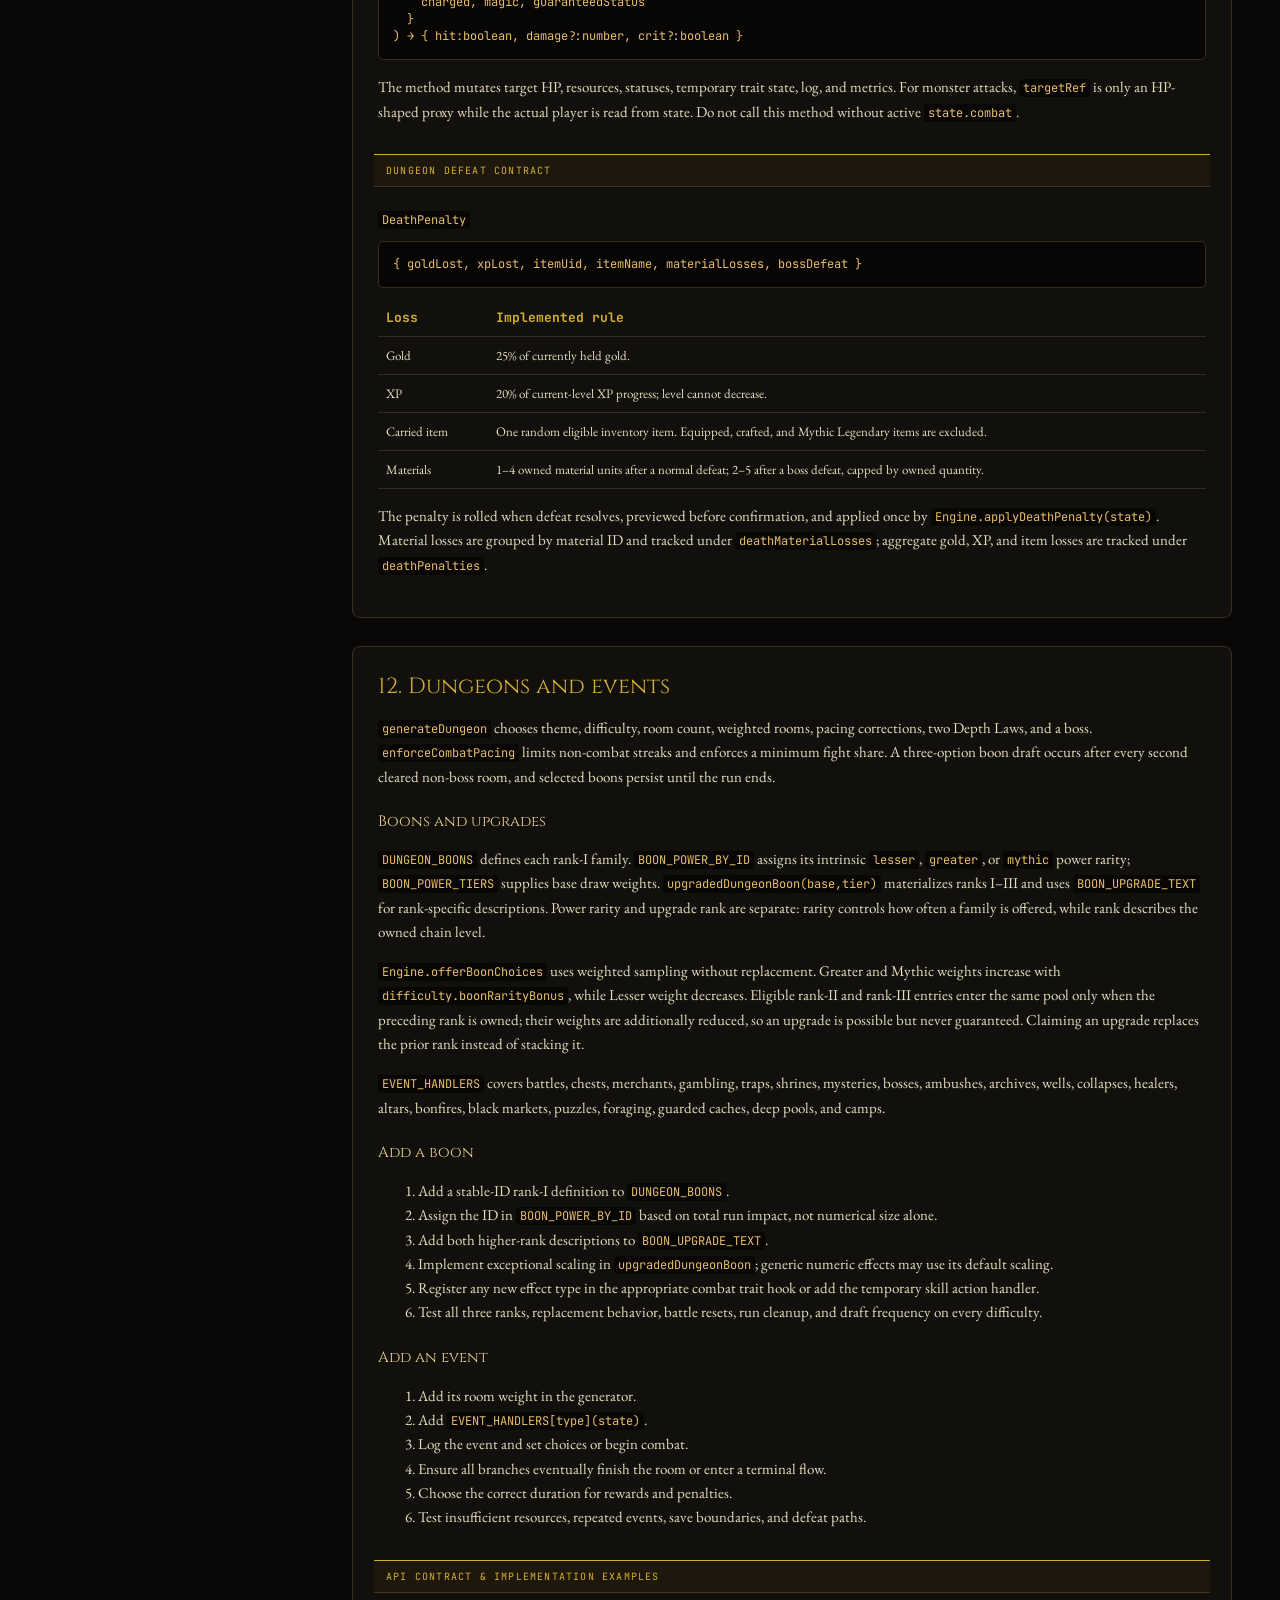
==== commit a4316d8f: "Expand dungeon boon system and loot choices" ====
--- a/developer.html
+++ b/developer.html
@@ -66,7 +66,7 @@
 
 incoming roll → defensive traits → Defend mitigation → Radiant Ward → HP</code></pre><p>Ordering is part of balance. Document intentional changes. Gear changes and skill learning are forbidden in combat. Controls remain disabled while a round is resolving.</p></section>
 
-<section id="dungeons"><h2>12. Dungeons and events</h2><p><code>generateDungeon</code> chooses theme, difficulty, room count, weighted rooms, pacing corrections, and a boss. <code>enforceCombatPacing</code> limits non-combat streaks and enforces a minimum fight share.</p><p><code>EVENT_HANDLERS</code> covers battles, chests, merchants, gambling, traps, shrines, mysteries, bosses, ambushes, archives, wells, collapses, healers, altars, bonfires, black markets, puzzles, foraging, guarded caches, deep pools, and camps.</p><h3>Add an event</h3><ol><li>Add its room weight in the generator.</li><li>Add <code>EVENT_HANDLERS[type](state)</code>.</li><li>Log the event and set choices or begin combat.</li><li>Ensure all branches eventually finish the room or enter a terminal flow.</li><li>Choose the correct duration for rewards and penalties.</li><li>Test insufficient resources, repeated events, save boundaries, and defeat paths.</li></ol></section>
+<section id="dungeons"><h2>12. Dungeons and events</h2><p><code>generateDungeon</code> chooses theme, difficulty, room count, weighted rooms, pacing corrections, two Depth Laws, and a boss. <code>enforceCombatPacing</code> limits non-combat streaks and enforces a minimum fight share. A three-option boon draft occurs after every second cleared non-boss room, and selected boons persist until the run ends.</p><h3>Boons and upgrades</h3><p><code>DUNGEON_BOONS</code> defines each rank-I family. <code>BOON_POWER_BY_ID</code> assigns its intrinsic <code>lesser</code>, <code>greater</code>, or <code>mythic</code> power rarity; <code>BOON_POWER_TIERS</code> supplies base draw weights. <code>upgradedDungeonBoon(base,tier)</code> materializes ranks I–III and uses <code>BOON_UPGRADE_TEXT</code> for rank-specific descriptions. Power rarity and upgrade rank are separate: rarity controls how often a family is offered, while rank describes the owned chain level.</p><p><code>Engine.offerBoonChoices</code> uses weighted sampling without replacement. Greater and Mythic weights increase with <code>difficulty.boonRarityBonus</code>, while Lesser weight decreases. Eligible rank-II and rank-III entries enter the same pool only when the preceding rank is owned; their weights are additionally reduced, so an upgrade is possible but never guaranteed. Claiming an upgrade replaces the prior rank instead of stacking it.</p><p><code>EVENT_HANDLERS</code> covers battles, chests, merchants, gambling, traps, shrines, mysteries, bosses, ambushes, archives, wells, collapses, healers, altars, bonfires, black markets, puzzles, foraging, guarded caches, deep pools, and camps.</p><h3>Add a boon</h3><ol><li>Add a stable-ID rank-I definition to <code>DUNGEON_BOONS</code>.</li><li>Assign the ID in <code>BOON_POWER_BY_ID</code> based on total run impact, not numerical size alone.</li><li>Add both higher-rank descriptions to <code>BOON_UPGRADE_TEXT</code>.</li><li>Implement exceptional scaling in <code>upgradedDungeonBoon</code>; generic numeric effects may use its default scaling.</li><li>Register any new effect type in the appropriate combat trait hook or add the temporary skill action handler.</li><li>Test all three ranks, replacement behavior, battle resets, run cleanup, and draft frequency on every difficulty.</li></ol><h3>Add an event</h3><ol><li>Add its room weight in the generator.</li><li>Add <code>EVENT_HANDLERS[type](state)</code>.</li><li>Log the event and set choices or begin combat.</li><li>Ensure all branches eventually finish the room or enter a terminal flow.</li><li>Choose the correct duration for rewards and penalties.</li><li>Test insufficient resources, repeated events, save boundaries, and defeat paths.</li></ol></section>
 
 <section id="ui"><h2>13. Rendering and UI</h2><p><code>renderer.js</code> builds HTML strings. <code>render()</code> chooses the scene, updates <code>#app</code>, applies theme classes, saves, animates bars, and upgrades title attributes into custom tooltips.</p><p>Global callbacks live in <code>event_wiring.js</code> because inline event attributes need global functions. Keep callbacks thin and escape player-controlled or imported strings with <code>U.escapeHtml</code>.</p><h3>Overlay contract</h3><ul><li>Open/closed state lives in <code>state.ui</code>.</li><li>The backdrop closes the overlay.</li><li>Mutation restrictions are enforced in the engine as well as UI.</li><li>Combat controls disable during resolution.</li><li>New animation respects <code>reduceMotion</code>.</li><li>Layouts are tested on narrow screens.</li></ul><p>Reuse CSS variables, tier colors, panels, buttons, typography, tooltip behavior, and animation language in <code>deepward-style.css</code>.</p></section>
 
@@ -105,7 +105,11 @@
 
 Identity(name, description, statMultipliers={}, chargeBias=1, utilityBias=1)</code></pre><p>Template combat stats are ratios, not final values. Generation applies level, difficulty, identity, boss scaling, mercy, and random variance. A template ID must have an <code>ENEMY_IDENTITIES</code> entry.</p>
 <h3><code>Dungeon</code> and <code>Combat</code></h3><pre><code>Dungeon = { theme, difficulty, difficultyId, dungeonLevel,
-  roomTypes, roomCount, currentIndex, cleared, _buffs?, _altarPact? }
+  roomTypes, roomCount, currentIndex, cleared, mutators: DungeonMutator[],
+  boons: DungeonBoon[], boonMilestones: number[], _buffs?, _altarPact? }
+
+DungeonBoon = { id, baseId, name, desc, tier: 1|2|3,
+  powerTier: 'lesser'|'greater'|'mythic', effect?, effects?, skill? }
 
 Combat = { monsters, isBoss, bonusLoot, round, playerElement, buffs,
   playerDots, playerGuarding, resolving, skillMenuOpen, activeActor,
@@ -126,7 +130,7 @@
     charged, magic, guaranteedStatus
   }
 ) → { hit:boolean, damage?:number, crit?:boolean }</code></pre><p>The method mutates target HP, resources, statuses, temporary trait state, log, and metrics. For monster attacks, <code>targetRef</code> is only an HP-shaped proxy while the actual player is read from state. Do not call this method without active <code>state.combat</code>.</p>
-<h3>Progression and room flow</h3><table><tr><th>Signature</th><th>Contract</th></tr><tr><td><code>checkLevelUp(state)</code></td><td>Consumes XP thresholds repeatedly, grants stats/points through level progression, refreshes derived stats.</td></tr><tr><td><code>canUnlock(state,skill)</code></td><td>Pure boolean permission check for points, prerequisites, route rules, and combat lock.</td></tr><tr><td><code>unlockSkill(state,skillId)</code></td><td>Returns boolean; spends points and adds node ID.</td></tr><tr><td><code>setChoices(state,choices)</code></td><td>Sets event choices and switches mode to event. Each choice is <code>{text, act(state)}</code>.</td></tr><tr><td><code>enterNextRoom(state)</code></td><td>Advances dungeon index and dispatches the room handler.</td></tr><tr><td><code>finishRoom(state)</code></td><td>Clears event UI and proceeds to the next room or completion.</td></tr></table></section>
+<h3>Progression and room flow</h3><table><tr><th>Signature</th><th>Contract</th></tr><tr><td><code>checkLevelUp(state)</code></td><td>Consumes XP thresholds repeatedly, grants stats/points through level progression, refreshes derived stats.</td></tr><tr><td><code>canUnlock(state,skill)</code></td><td>Pure boolean permission check for points, prerequisites, route rules, and combat lock.</td></tr><tr><td><code>unlockSkill(state,skillId)</code></td><td>Returns boolean; spends points and adds node ID.</td></tr><tr><td><code>setChoices(state,choices)</code></td><td>Sets event choices and switches mode to event. Each choice is <code>{text, act(state)}</code>.</td></tr><tr><td><code>enterNextRoom(state)</code></td><td>Advances dungeon index and dispatches the room handler.</td></tr><tr><td><code>finishRoom(state)</code></td><td>Offers a milestone boon when eligible; otherwise exposes the next-room action.</td></tr><tr><td><code>offerBoonChoices(state)</code></td><td>Builds a three-entry, difficulty-weighted draft from unowned rank-I families and eligible upgrades, then installs the selected boon.</td></tr></table></section>
 
 <section id="generator-api"><h2>21. Generator API specification</h2><table><tr><th>Signature</th><th>Returns</th></tr><tr><td><code>rollTier(lootBonus=0)</code></td><td>A Tier object selected by adjusted weights.</td></tr><tr><td><code>pickSlot()</code></td><td>A Slot object; rare slots have lower weight.</td></tr><tr><td><code>rollStatsForSlot(slot,tier,level,affinities={})</code></td><td>Stat record with distinct keys and scaled integer values.</td></tr><tr><td><code>rollTraits(tier,level,pool,slot=null)</code></td><td>Materialized traits filtered by exact tier and slot.</td></tr><tr><td><code>rollMythicTrait(tier,level)</code></td><td>Rolled Mythic trait or null.</td></tr><tr><td><code>generateItem(level,opts={})</code></td><td>Complete Item instance.</td></tr><tr><td><code>monsterFromTemplate(template,level,mult=1,isBoss=false)</code></td><td>Complete randomized monster instance.</td></tr><tr><td><code>generateBattleGroup(level,difficulty)</code></td><td>Array of one to three monsters.</td></tr><tr><td><code>generateBoss(level,difficulty)</code></td><td>Single-element array containing a boss.</td></tr><tr><td><code>enforceCombatPacing(roomTypes)</code></td><td>Copied/corrected room-type array.</td></tr><tr><td><code>generateDungeon(playerLevel,difficultyId)</code></td><td>Dungeon object ending in a boss room.</td></tr></table>
 <h3><code>generateItem</code> options</h3><pre><code>{
@@ -309,7 +313,8 @@
   name:'Abyss',
   monsterMult:2.1,
   rewardMult:1.8,
-  lootBonus:.55
+  lootBonus:.55,
+  boonRarityBonus:1.8
 };
 
 // Add an Abyss choice wherever difficulty buttons are rendered.
@@ -402,6 +407,7 @@
 integrateGroup('cookbook','testing','definition in the browser');
 integrateGroup('cookbook','testing','tree integrity');
 document.getElementById('combat')?.insertAdjacentHTML('beforeend',`<div class="api-divider">Dungeon defeat contract</div><h3><code>DeathPenalty</code></h3><pre><code>{ goldLost, xpLost, itemUid, itemName, materialLosses, bossDefeat }</code></pre><table><tr><th>Loss</th><th>Implemented rule</th></tr><tr><td>Gold</td><td>25% of currently held gold.</td></tr><tr><td>XP</td><td>20% of current-level XP progress; level cannot decrease.</td></tr><tr><td>Carried item</td><td>One random eligible inventory item. Equipped, crafted, and Mythic Legendary items are excluded.</td></tr><tr><td>Materials</td><td>1–4 owned material units after a normal defeat; 2–5 after a boss defeat, capped by owned quantity.</td></tr></table><p>The penalty is rolled when defeat resolves, previewed before confirmation, and applied once by <code>Engine.applyDeathPenalty(state)</code>. Material losses are grouped by material ID and tracked under <code>deathMaterialLosses</code>; aggregate gold, XP, and item losses are tracked under <code>deathPenalties</code>.</p>`);
+document.getElementById('dungeons')?.insertAdjacentHTML('beforeend',`<h3>Current boon draw and telemetry contract</h3><p>Unowned Rank II and Rank III boons can appear directly using the low base odds in <code>BOON_RANK_WEIGHTS</code>. Owning the immediately previous rank multiplies the next rank's weight by <code>BOON_OWNED_UPGRADE_MULT</code>; this drastically improves but never guarantees the offer. Only one rank from a family can occupy a draft, and claiming a higher rank replaces a lower owned rank.</p><p>Metrics export records drafts, offers, non-selected offers, claims, true upgrades, direct rank skips, power rarity and rank distributions, difficulty breakdowns, temporary boon-skill uses, effect evaluations and procs, plus battle outcomes and aggregate combat performance for every owned boon rank.</p>`);
 for(const id of ['schemas','engine-api','generator-api','service-api','recipes-api','cookbook'])document.getElementById(id)?.remove();
 document.querySelectorAll('.toc a').forEach(a=>{if(/^#(schemas|engine-api|generator-api|service-api|recipes-api|cookbook)$/.test(a.getAttribute('href')||''))a.remove();});
 </script>
--- a/ui/deepward-style.css
+++ b/ui/deepward-style.css
@@ -168,6 +168,7 @@
 @keyframes charge-pulse{0%,100%{opacity:.65;}50%{opacity:1;}}
 .affliction-row{display:flex;flex-wrap:wrap;gap:6px;margin-bottom:10px;}
 .death-penalty{padding:16px;border:1px solid #7d3028;border-radius:6px;background:linear-gradient(135deg,#2a100e,#120b09);box-shadow:0 0 22px #8d261c22 inset;color:var(--ink-dim)}.death-penalty>b{display:block;margin-bottom:8px;color:#ee7768;font:15px var(--font-display);letter-spacing:.08em}.death-penalty p{margin:6px 0}.death-penalty strong{color:#ff9a83}.death-penalty small{display:block;margin-top:10px;color:var(--ink-faint);font:8px var(--font-mono)}
+.depth-laws{display:flex;align-items:center;flex-wrap:wrap;gap:6px;margin:-5px 0 12px}.depth-laws small{color:var(--ink-faint);font:8px var(--font-mono);text-transform:uppercase}.depth-law{padding:4px 8px;border:1px solid #6c5125;border-radius:999px;background:#221a0d;color:var(--gold);font:8px var(--font-mono);box-shadow:0 0 10px #d4af3720}.loot-choice-head{display:flex;justify-content:space-between;align-items:end;margin:12px 0 8px}.loot-choice-head b{color:var(--gold);font:16px var(--font-display)}.loot-choice-head span{color:var(--ink-faint);font:8px var(--font-mono)}.loot-choice-grid{display:grid;grid-template-columns:repeat(3,minmax(0,1fr));gap:10px}.loot-choice-grid .item-card{height:100%}@media(max-width:850px){.loot-choice-grid{grid-template-columns:1fr}.loot-choice-head{align-items:start;flex-direction:column;gap:4px}}
 .enemy-ailments{display:flex;flex-wrap:wrap;justify-content:center;gap:4px;margin-top:6px;}
 .enemy-ailment{padding:2px 6px;border:1px solid #98642d;border-radius:999px;background:#21140e;color:#ffc76a;font:8px var(--font-mono);box-shadow:0 0 8px #ff7b2422;}
 .ailment-chill{border-color:#68c9ff;color:#bceaff}.ailment-toxin{border-color:#78bd45;color:#b8ef86}.ailment-doom{border-color:#9b6ee8;color:#d7baff}.ailment-bleed{border-color:#d35151;color:#ff9c91}
@@ -268,5 +269,7 @@
 }
 .title-screen .btn-primary{display:inline-block;margin-top:18px;padding:12px 26px;}
 
+.boon-choice-grid{display:grid;grid-template-columns:repeat(3,1fr);gap:10px}.boon-card{padding:18px 14px;border:1px solid #7b5c28;border-radius:7px;background:radial-gradient(circle at 50% 0,#694a2038,transparent 55%),#151008;color:var(--ink);cursor:pointer;text-align:left;transition:.18s transform,.18s border-color,.18s box-shadow}.boon-card:hover{transform:translateY(-3px);border-color:var(--gold);box-shadow:0 8px 25px #0008,0 0 20px #d4af3722}.boon-card>span{display:block;color:var(--ember);font:8px var(--font-mono);letter-spacing:.1em}.boon-card>b{display:block;margin:8px 0;color:var(--gold);font:16px var(--font-display)}.boon-card p{min-height:50px;color:var(--ink-dim)}.boon-card em{color:#e9cf8b;font:9px var(--font-mono)}@media(max-width:750px){.boon-choice-grid{grid-template-columns:1fr}}
+.boon-card.boon-greater{border-color:#456f96;background:radial-gradient(circle at 50% 0,#3579b438,transparent 58%),#10141a}.boon-card.boon-mythic{border-color:#8656a3;background:radial-gradient(circle at 50% 0,#9b4ed044,transparent 60%),#17101b;box-shadow:inset 0 0 24px #9d52cf12}.boon-card.boon-mythic:hover{border-color:#d99bff;box-shadow:0 8px 28px #0009,0 0 24px #b95cff42}
 .small{font-size:11px;color:var(--ink-faint);}
 a.link{color:var(--ember);cursor:pointer;text-decoration:underline;}
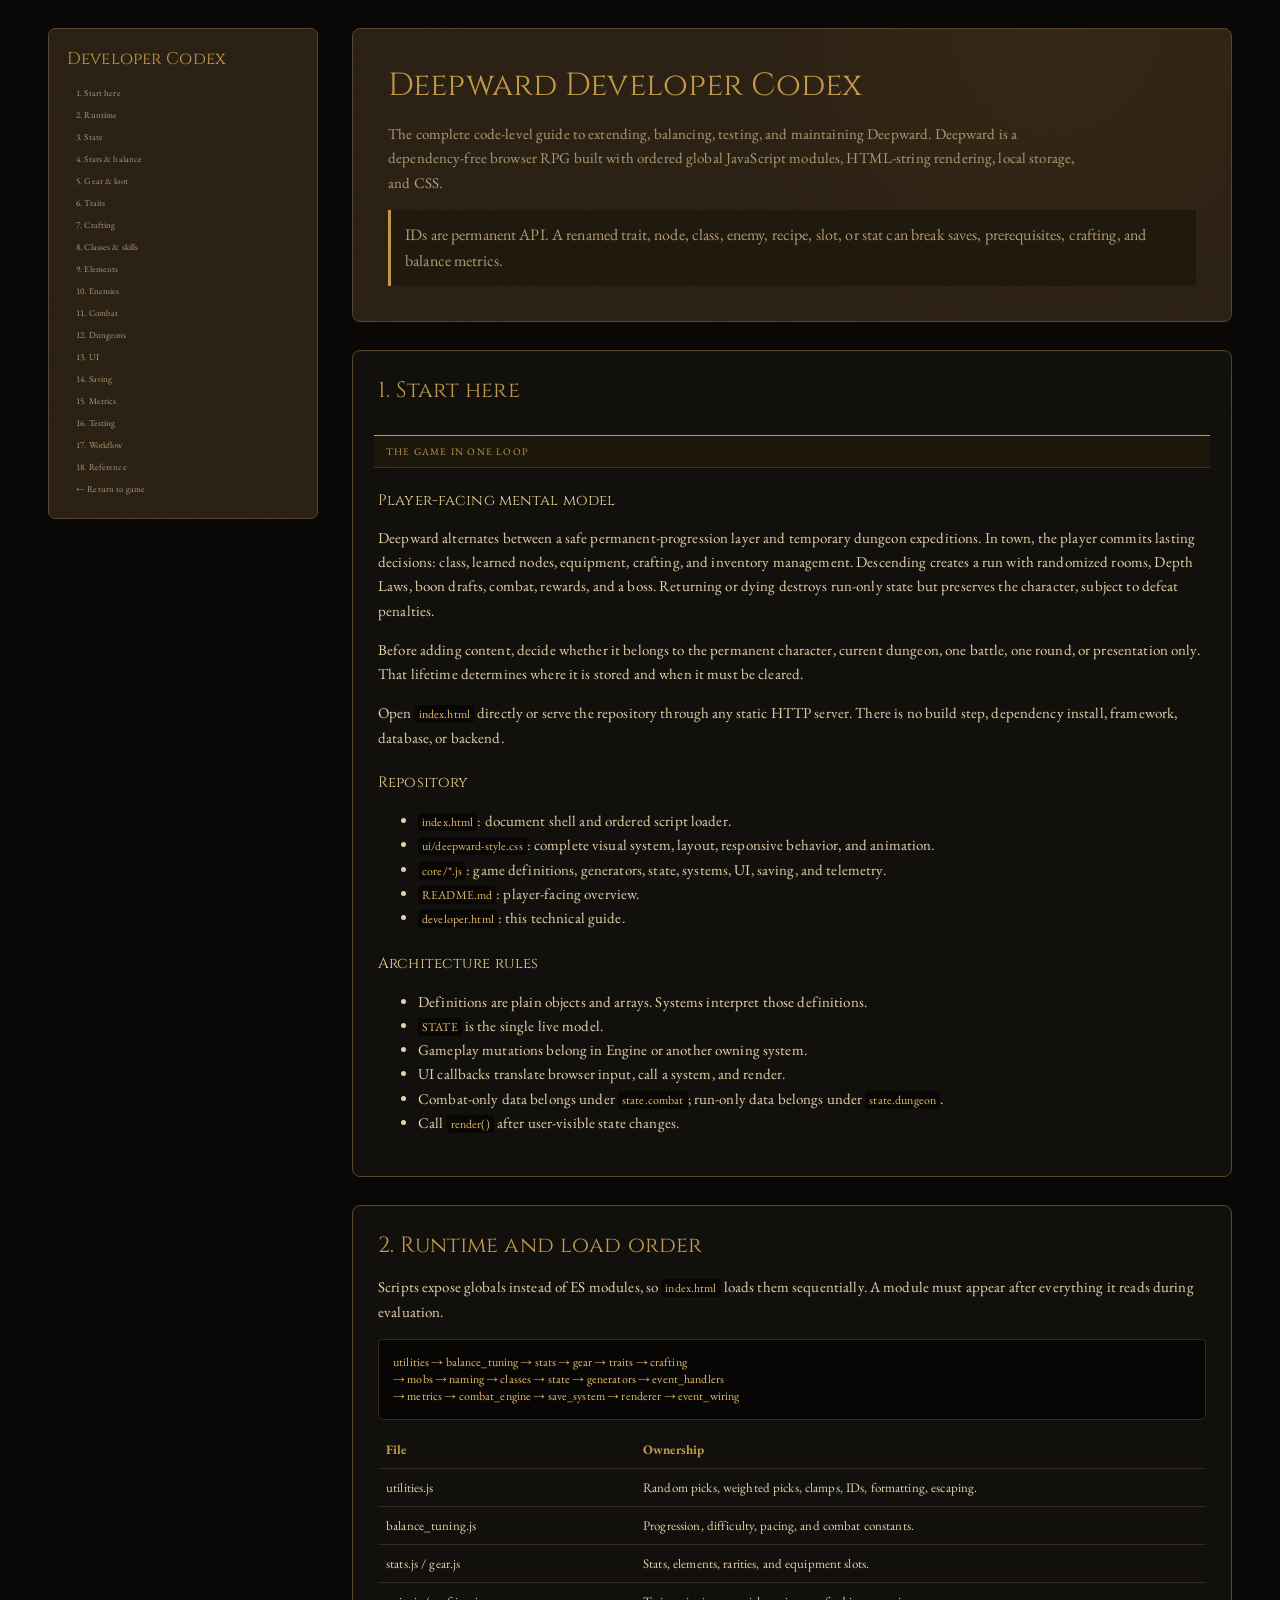
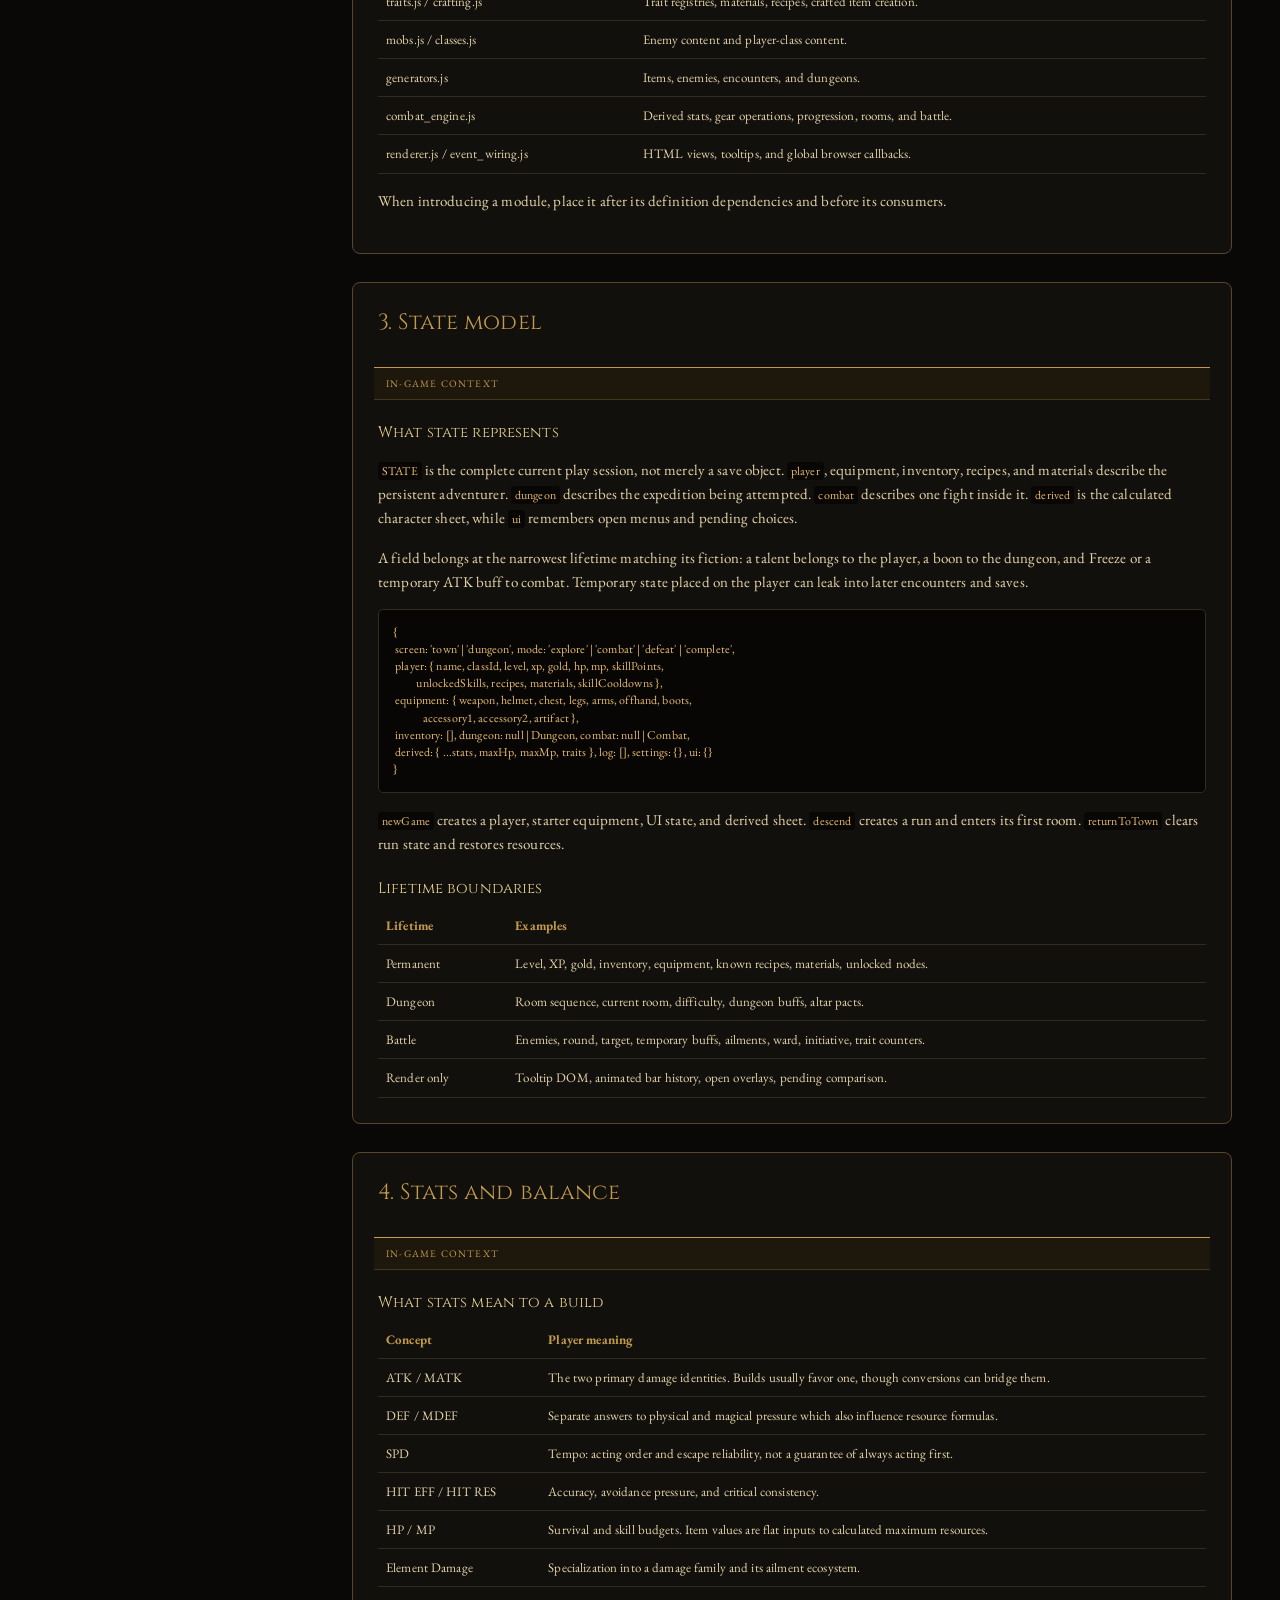
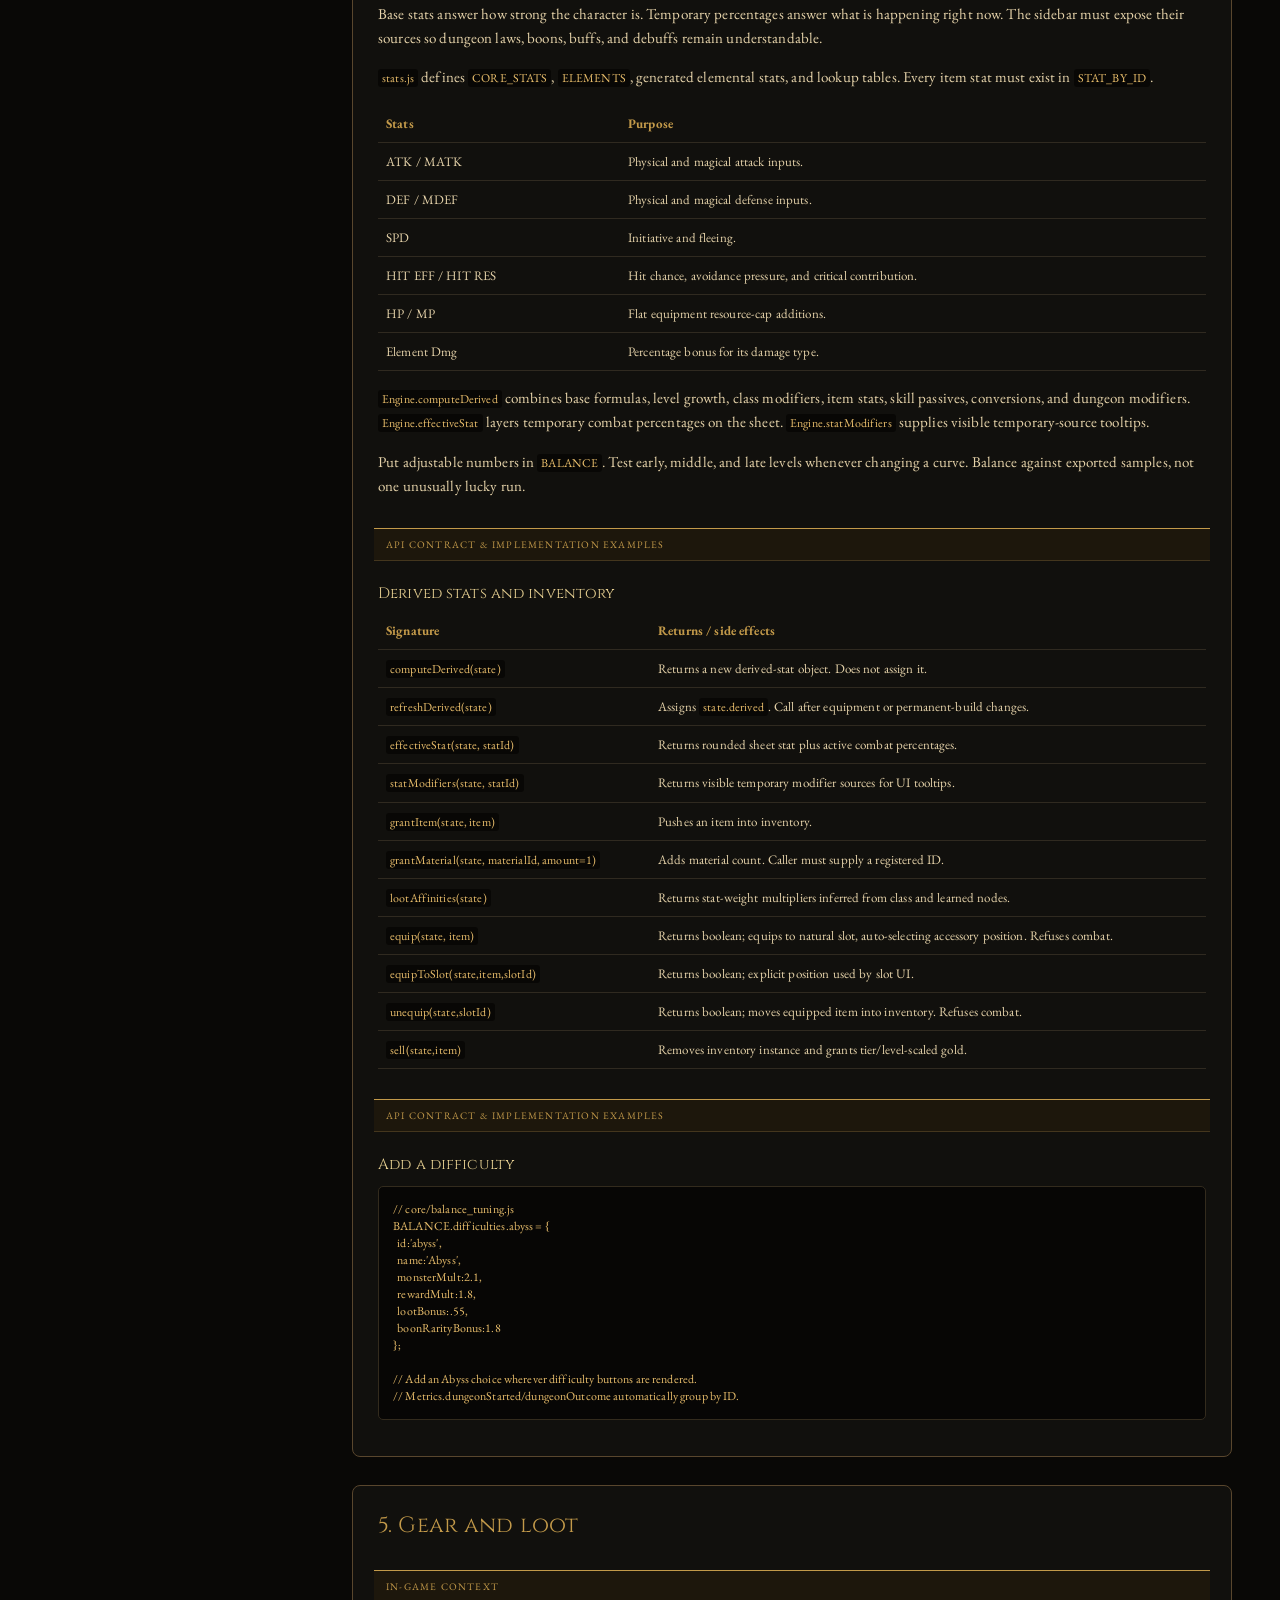
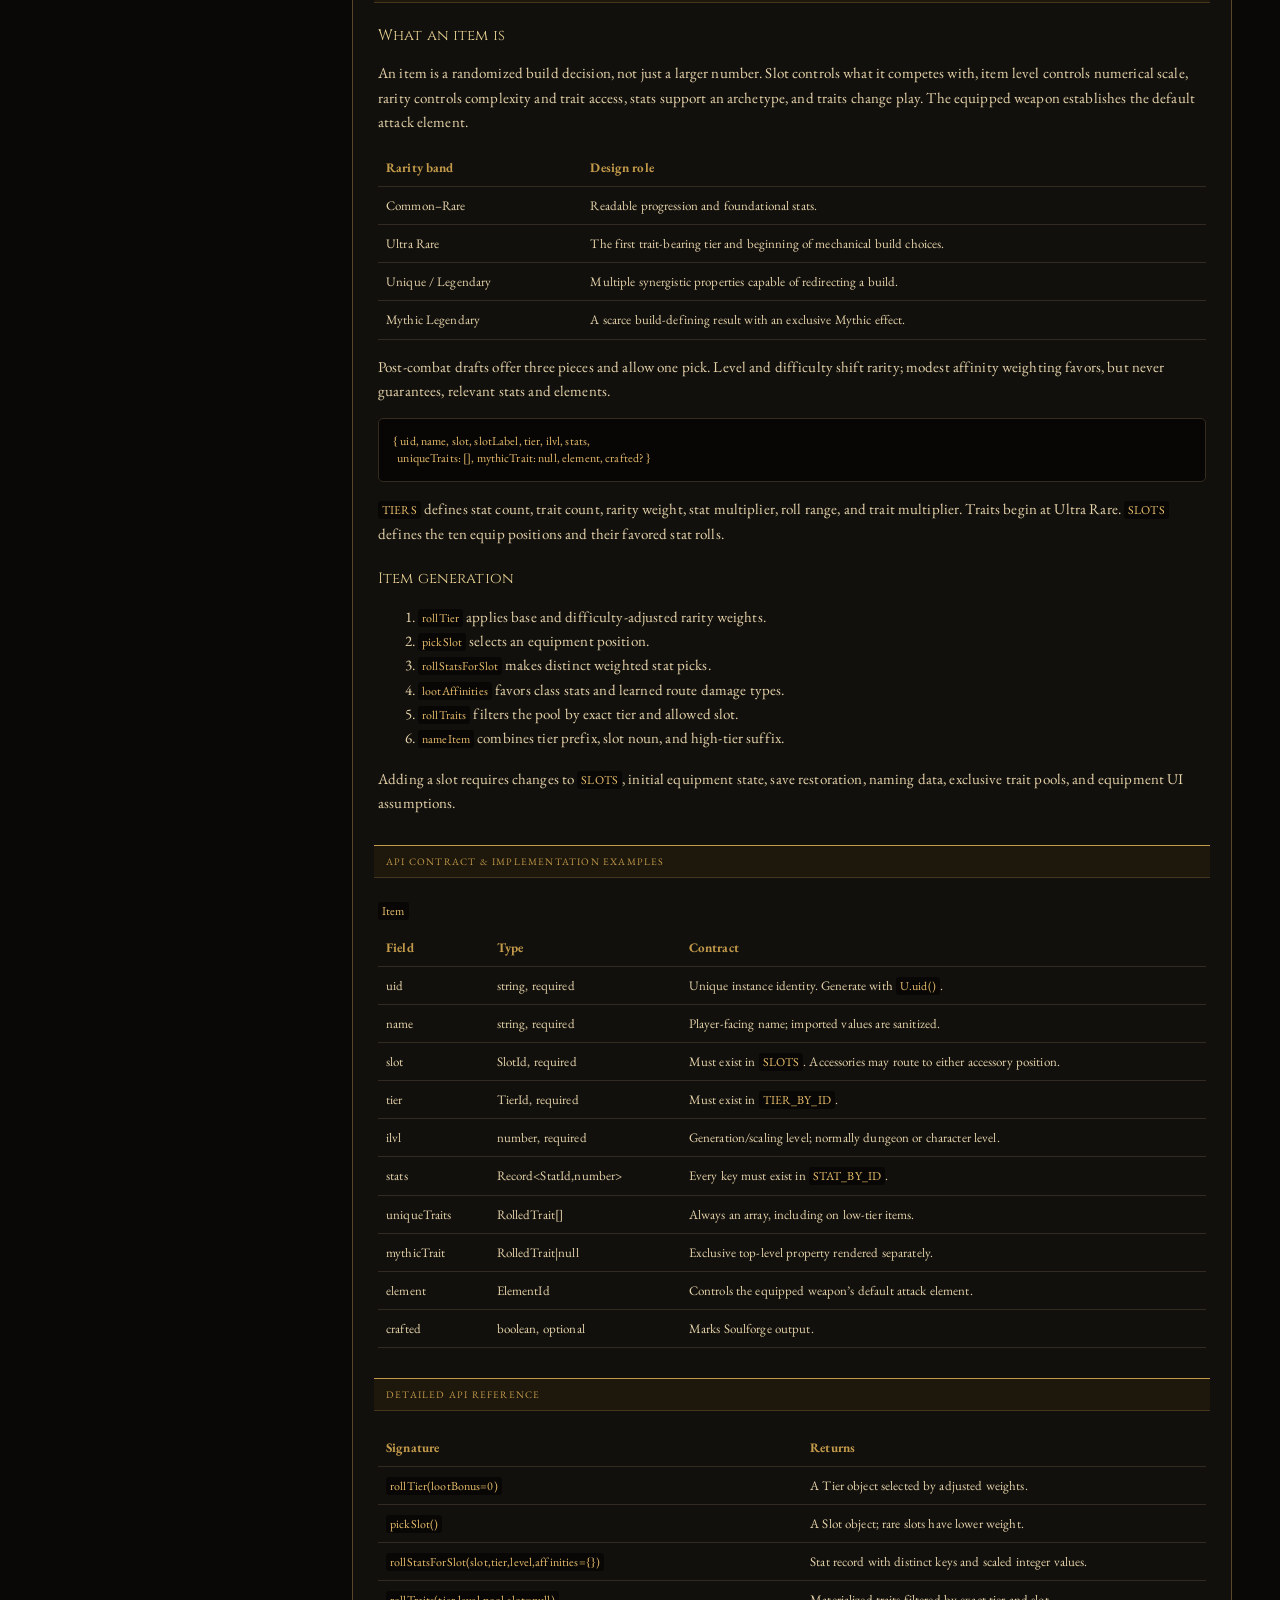
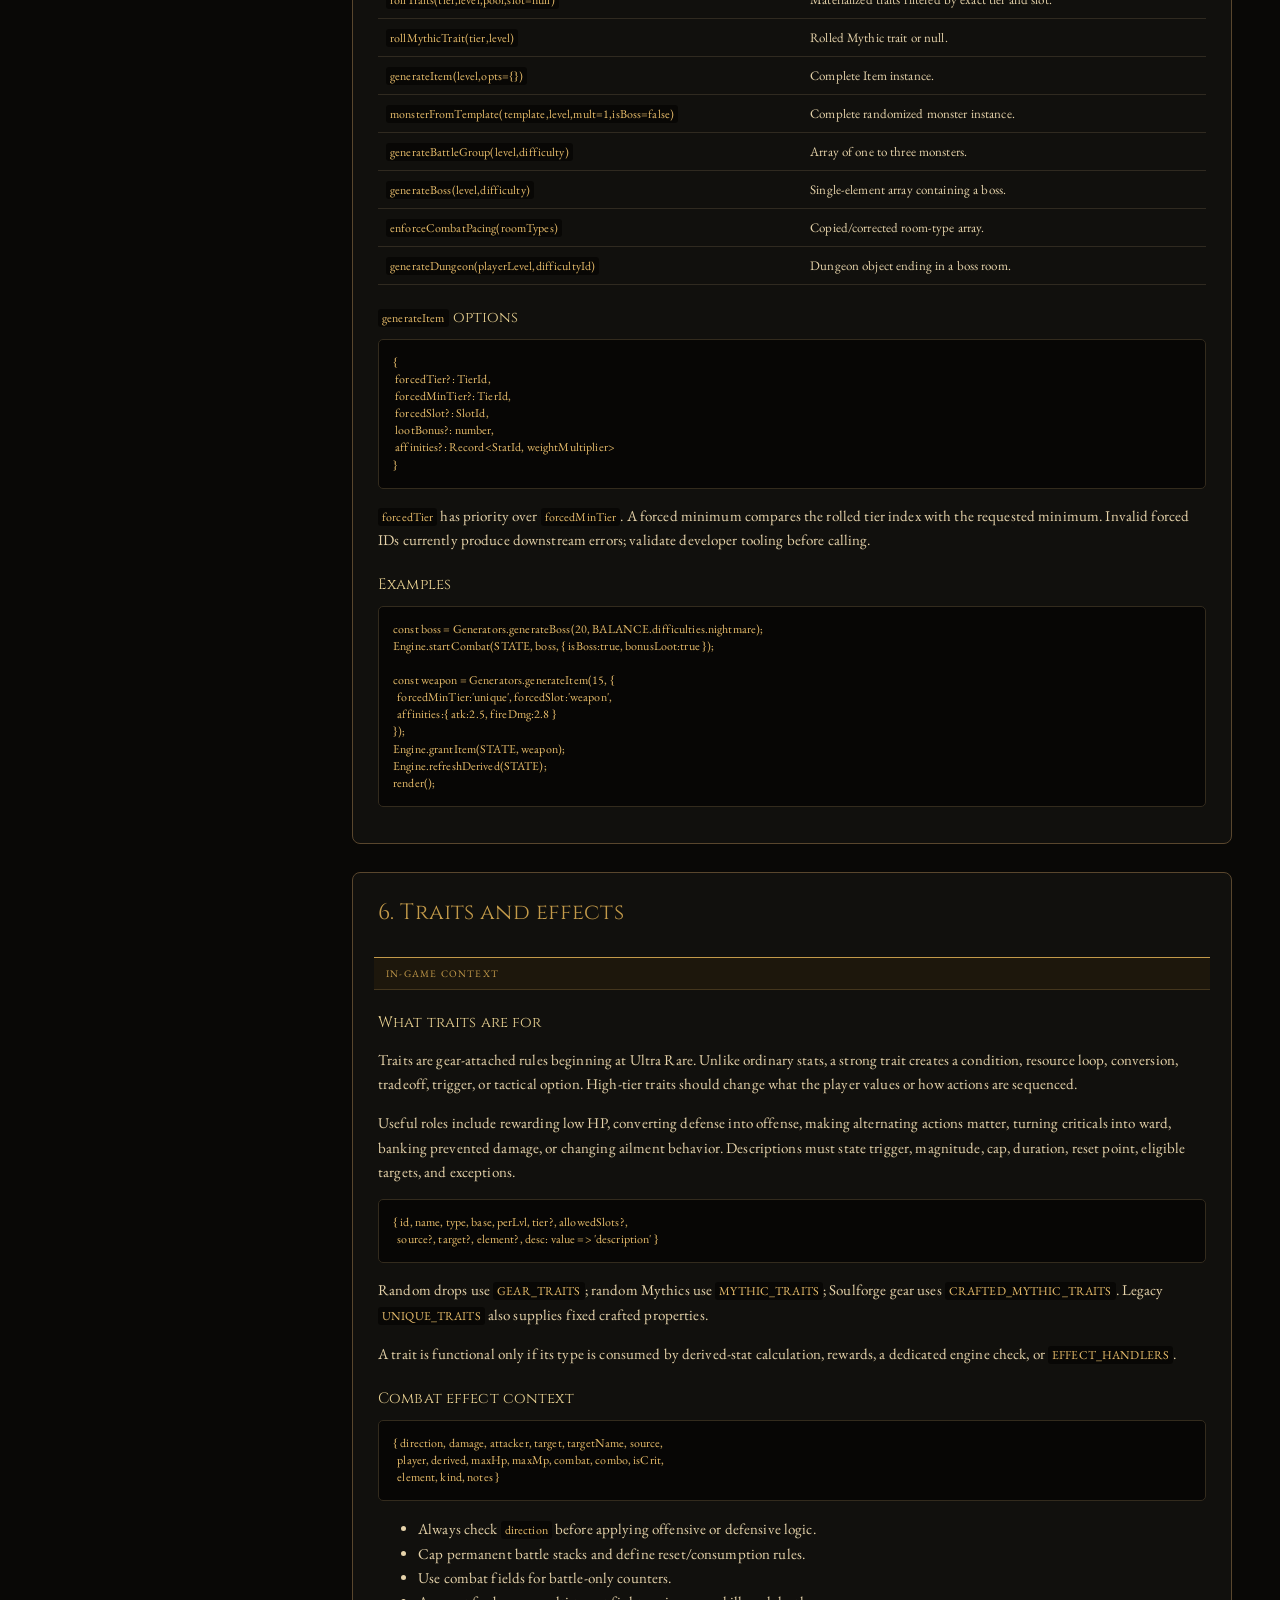
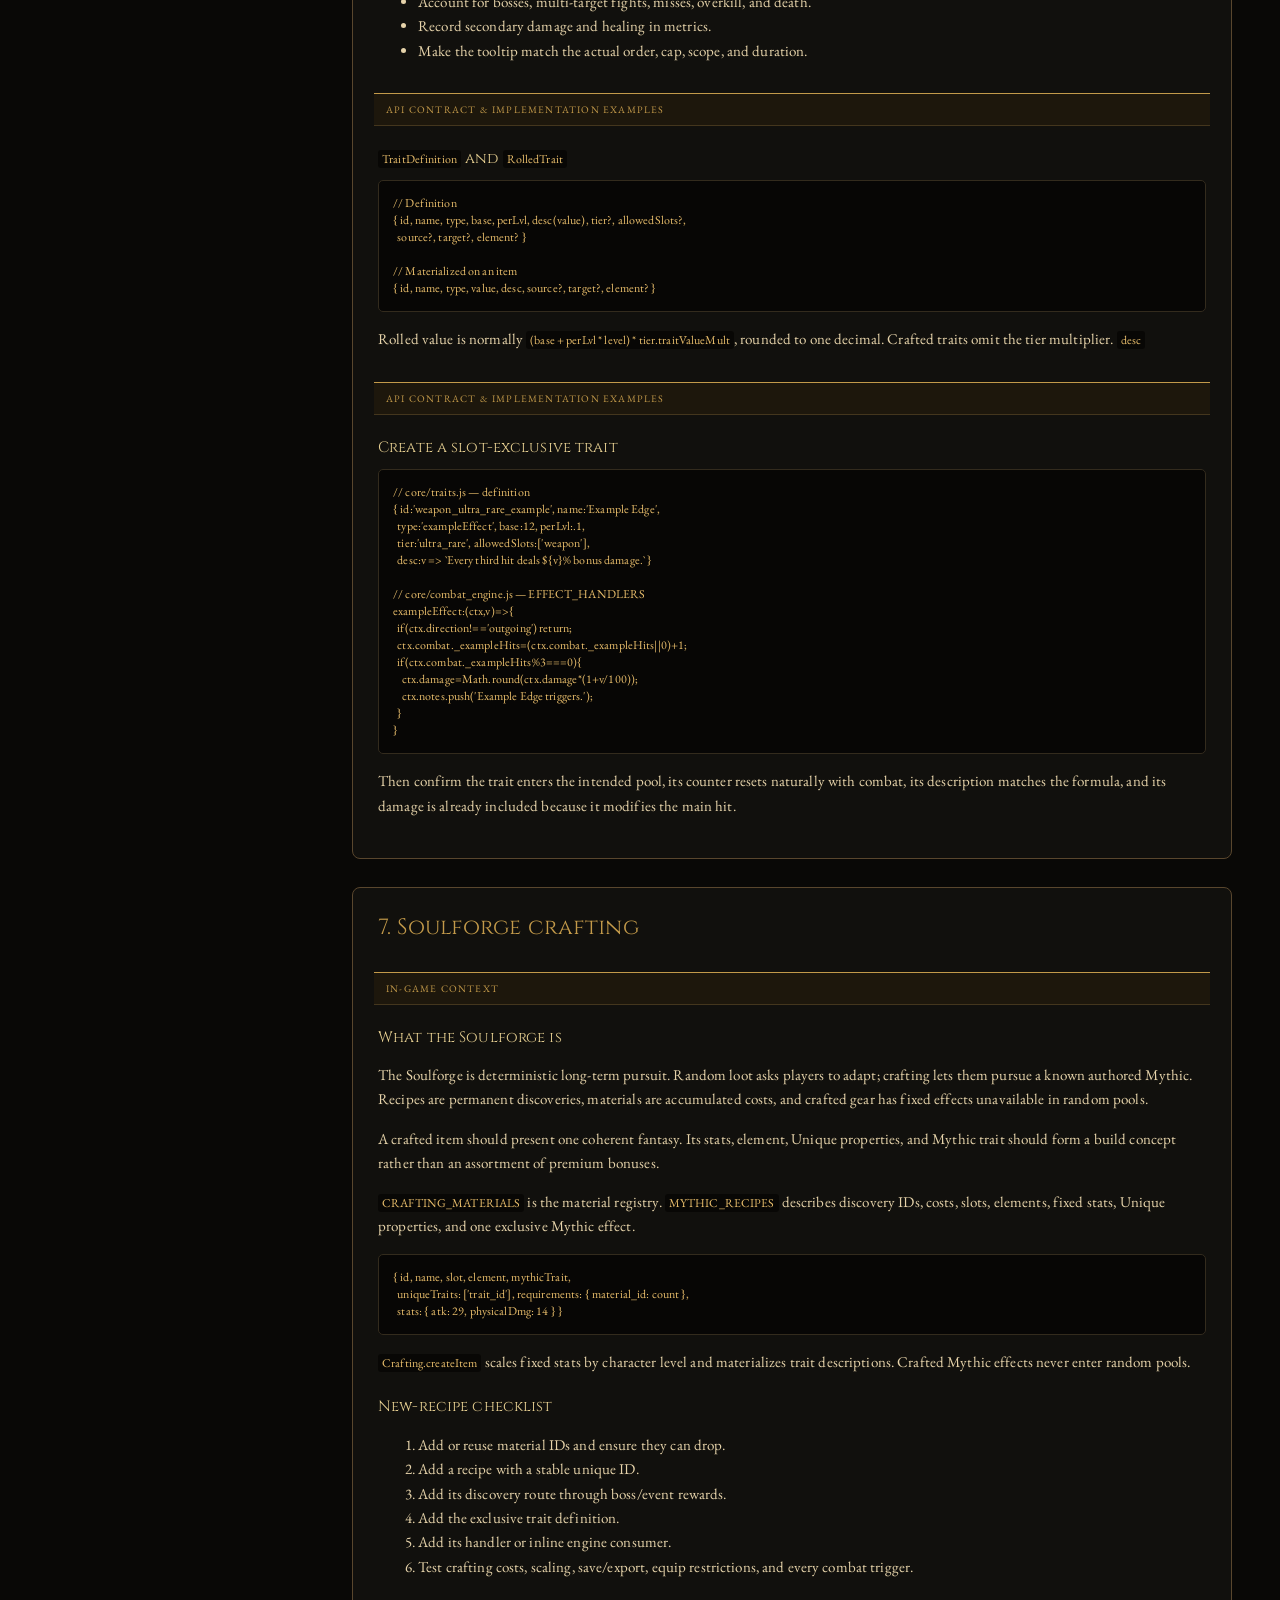
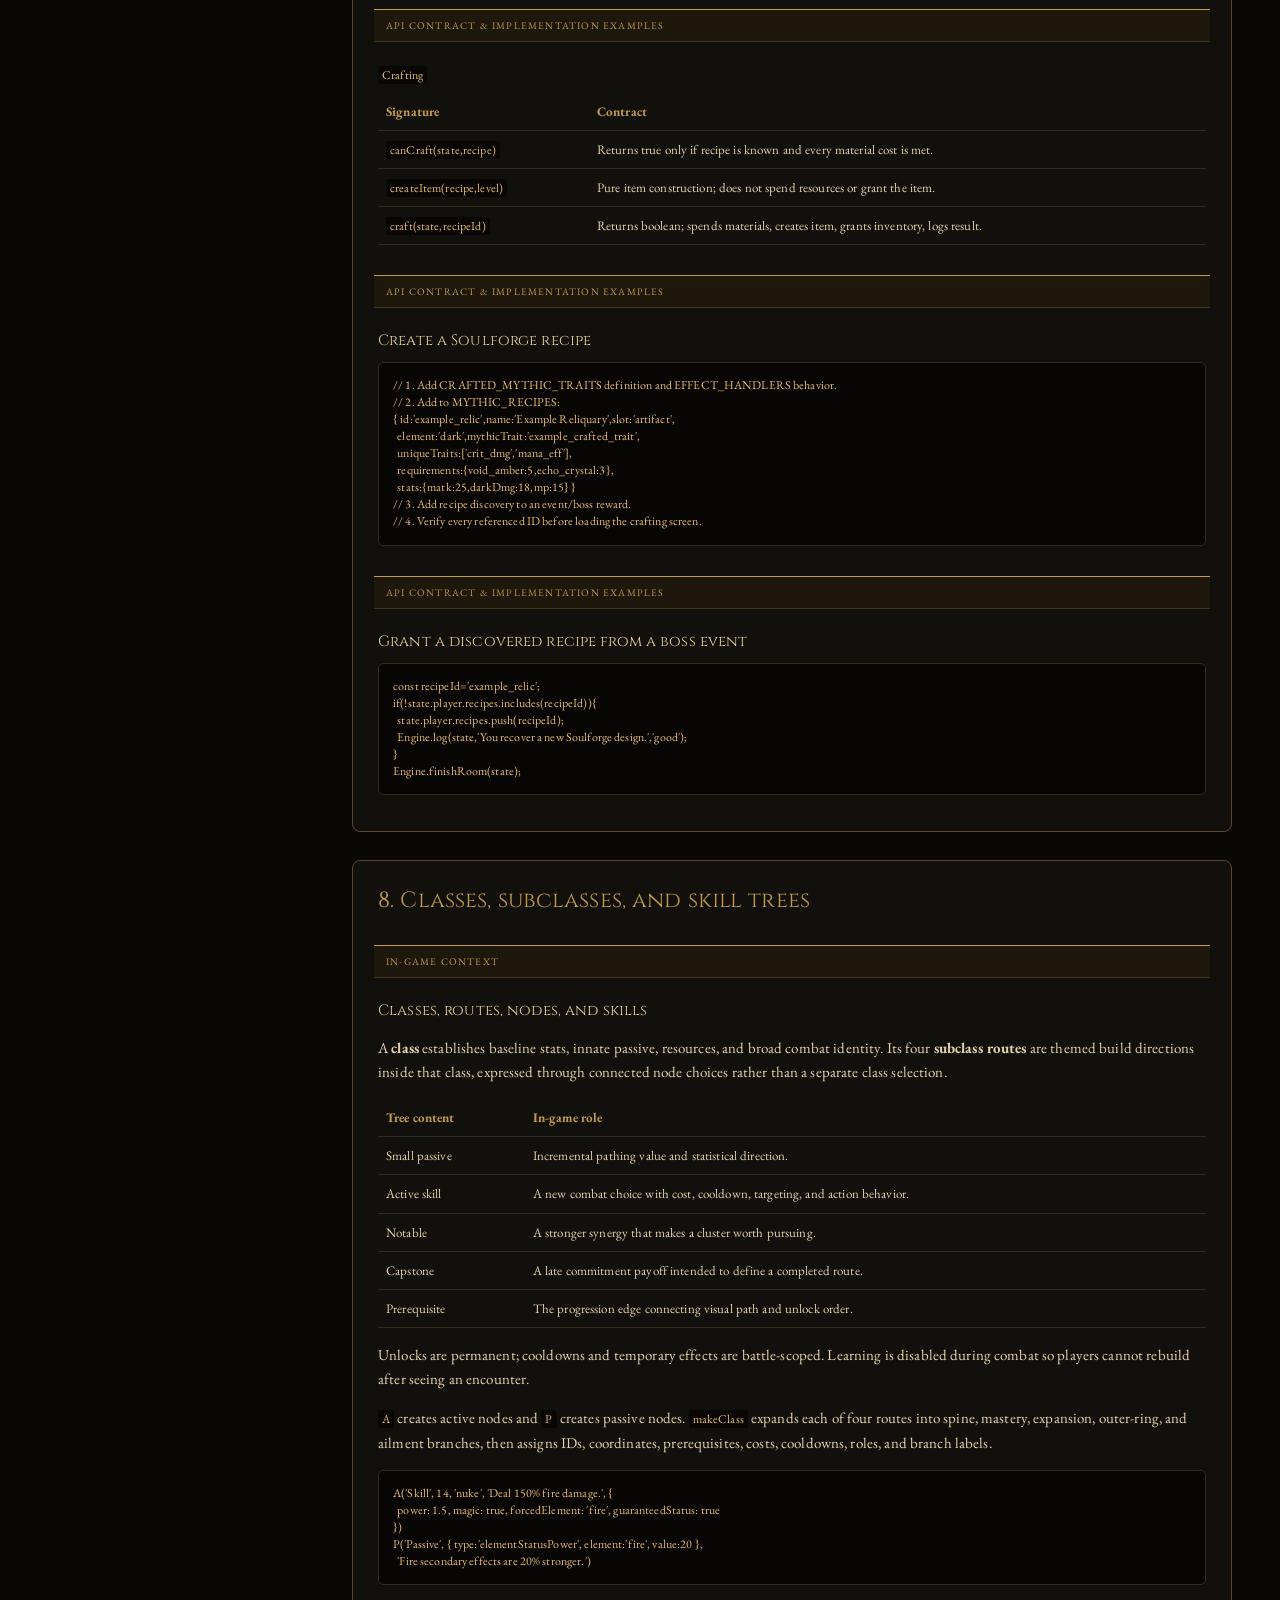
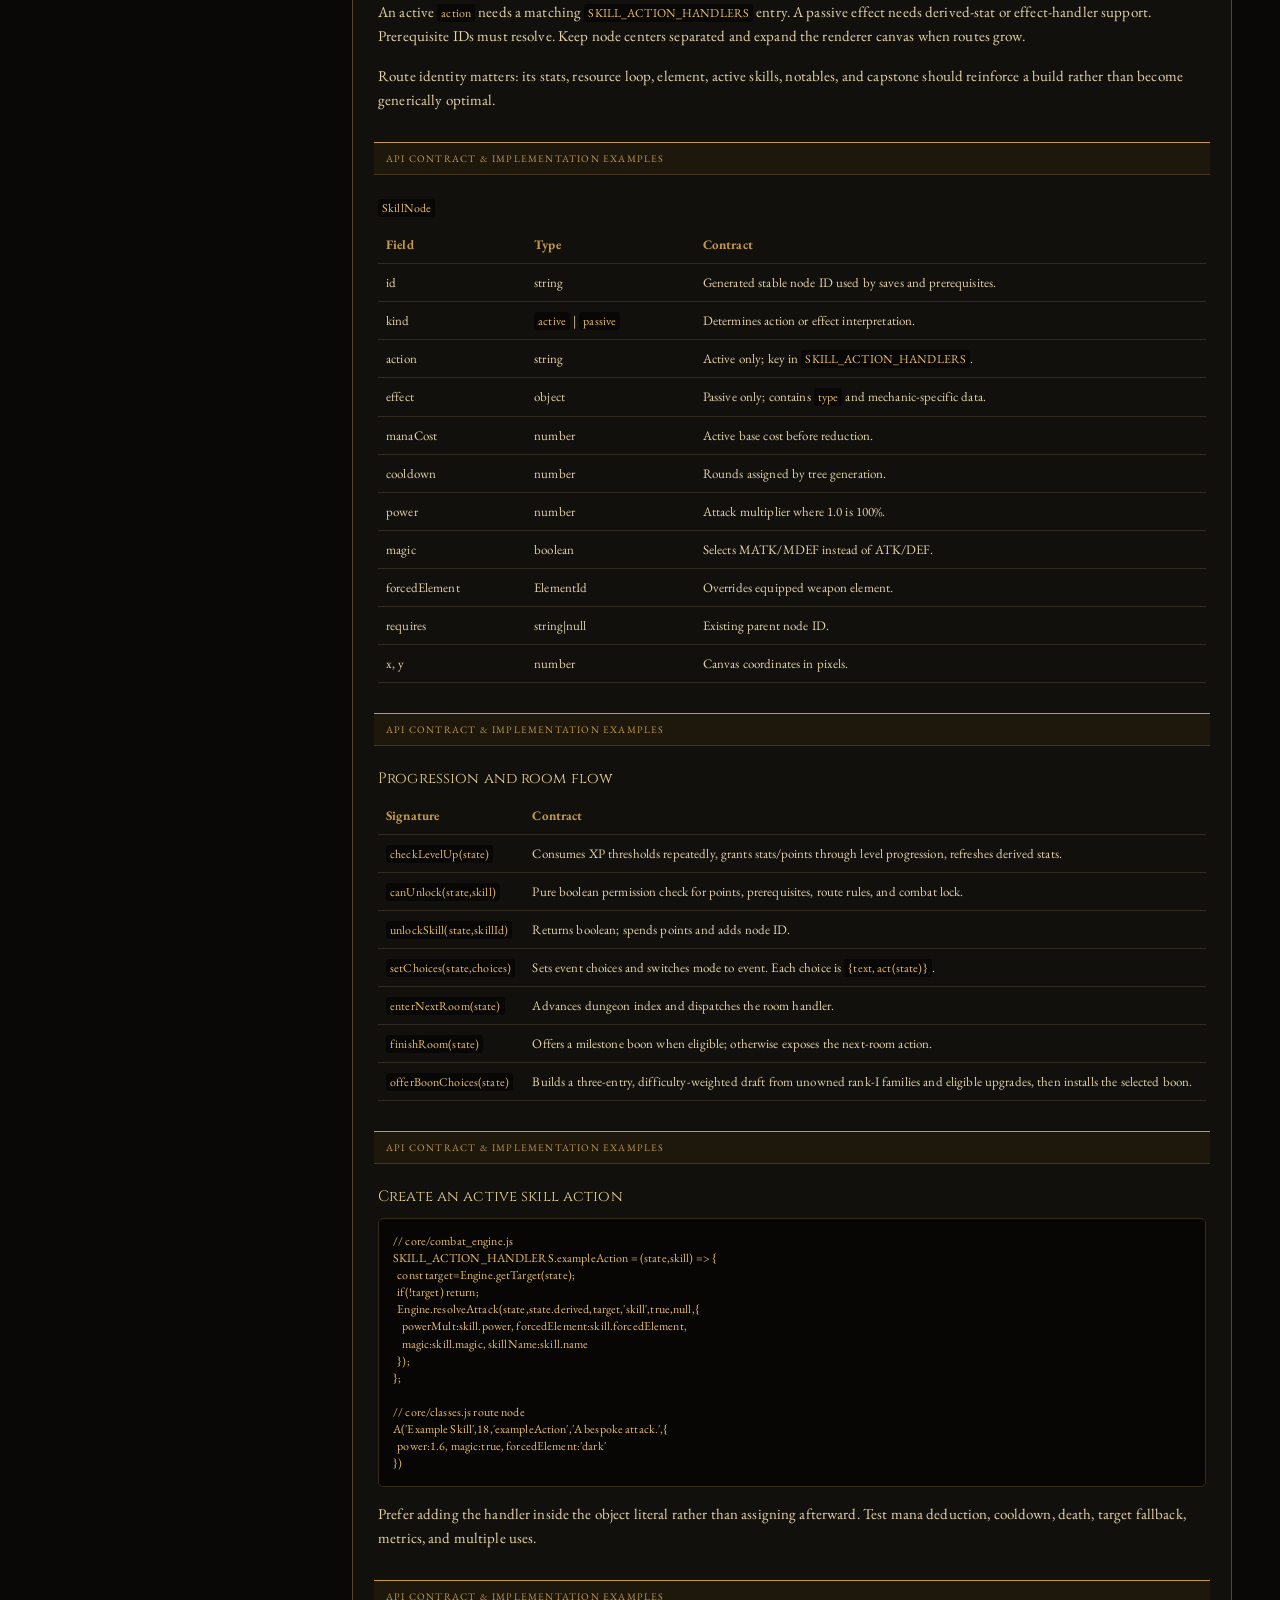
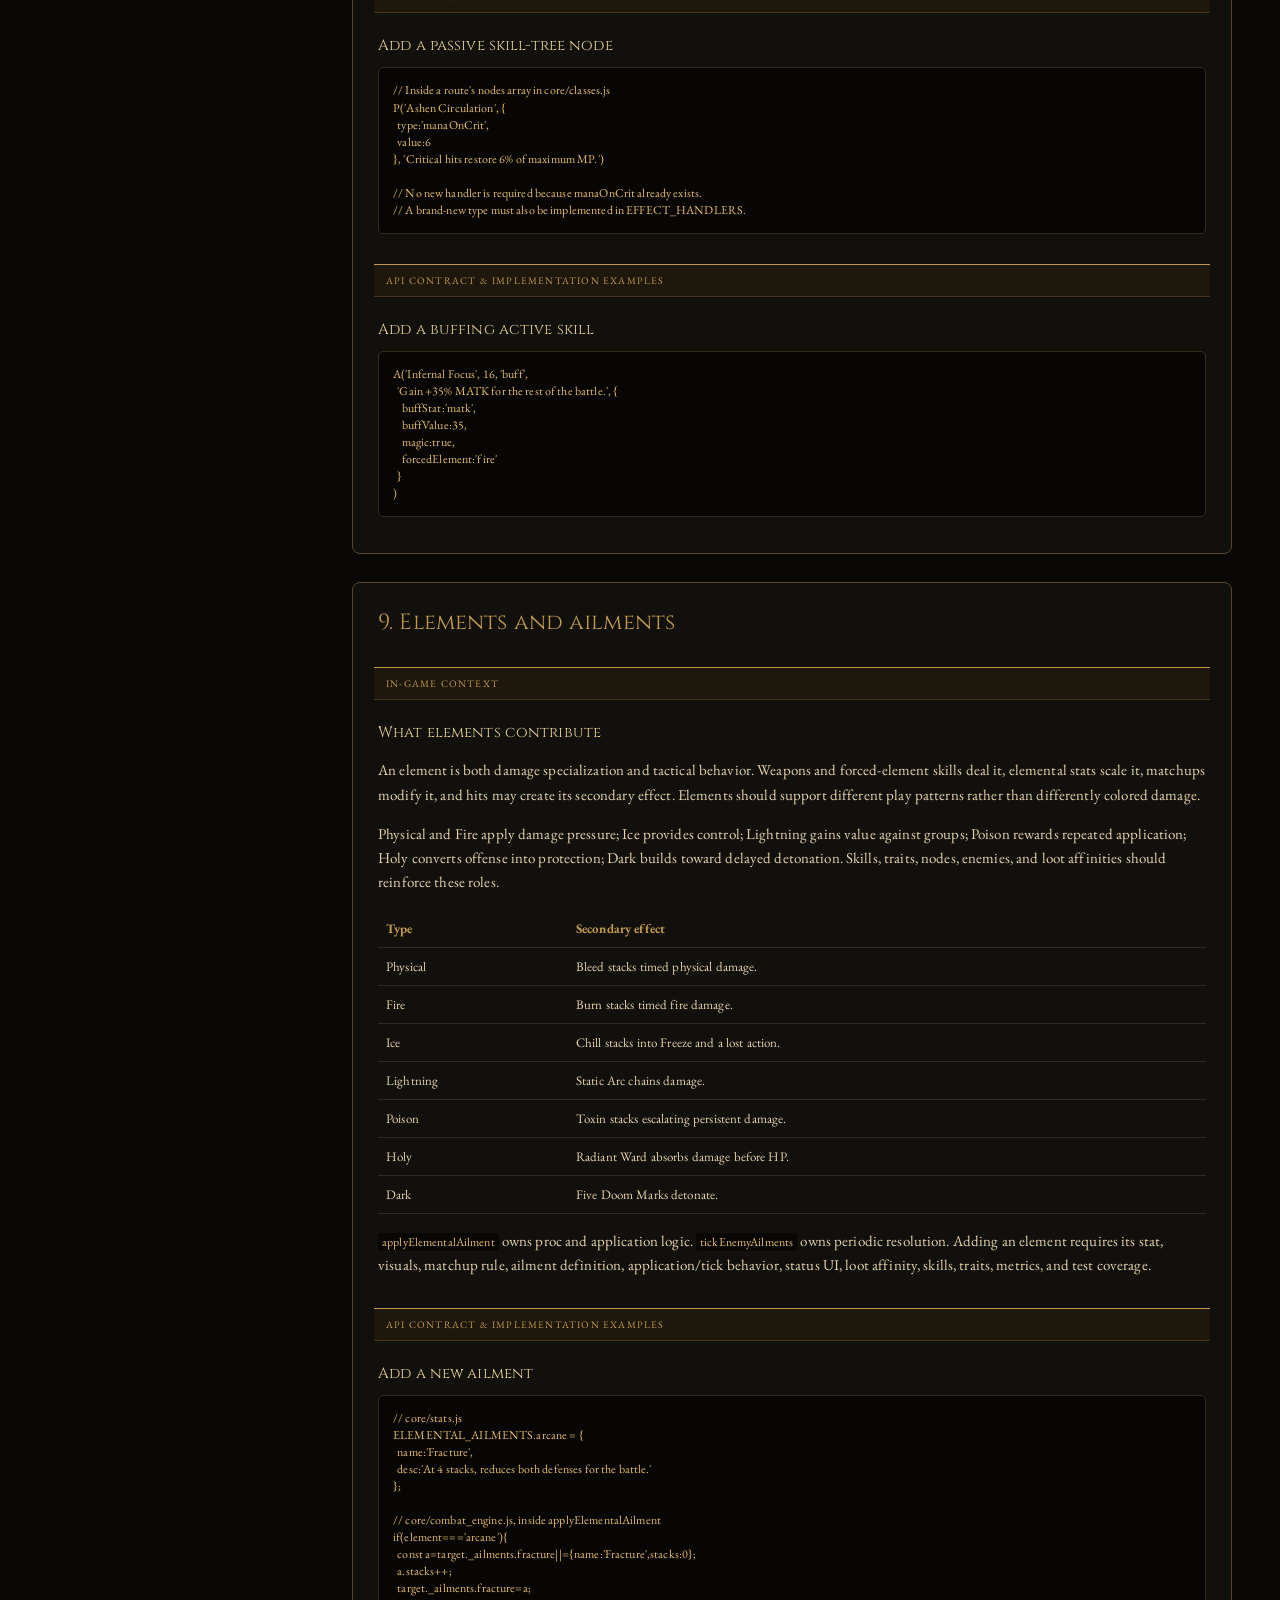
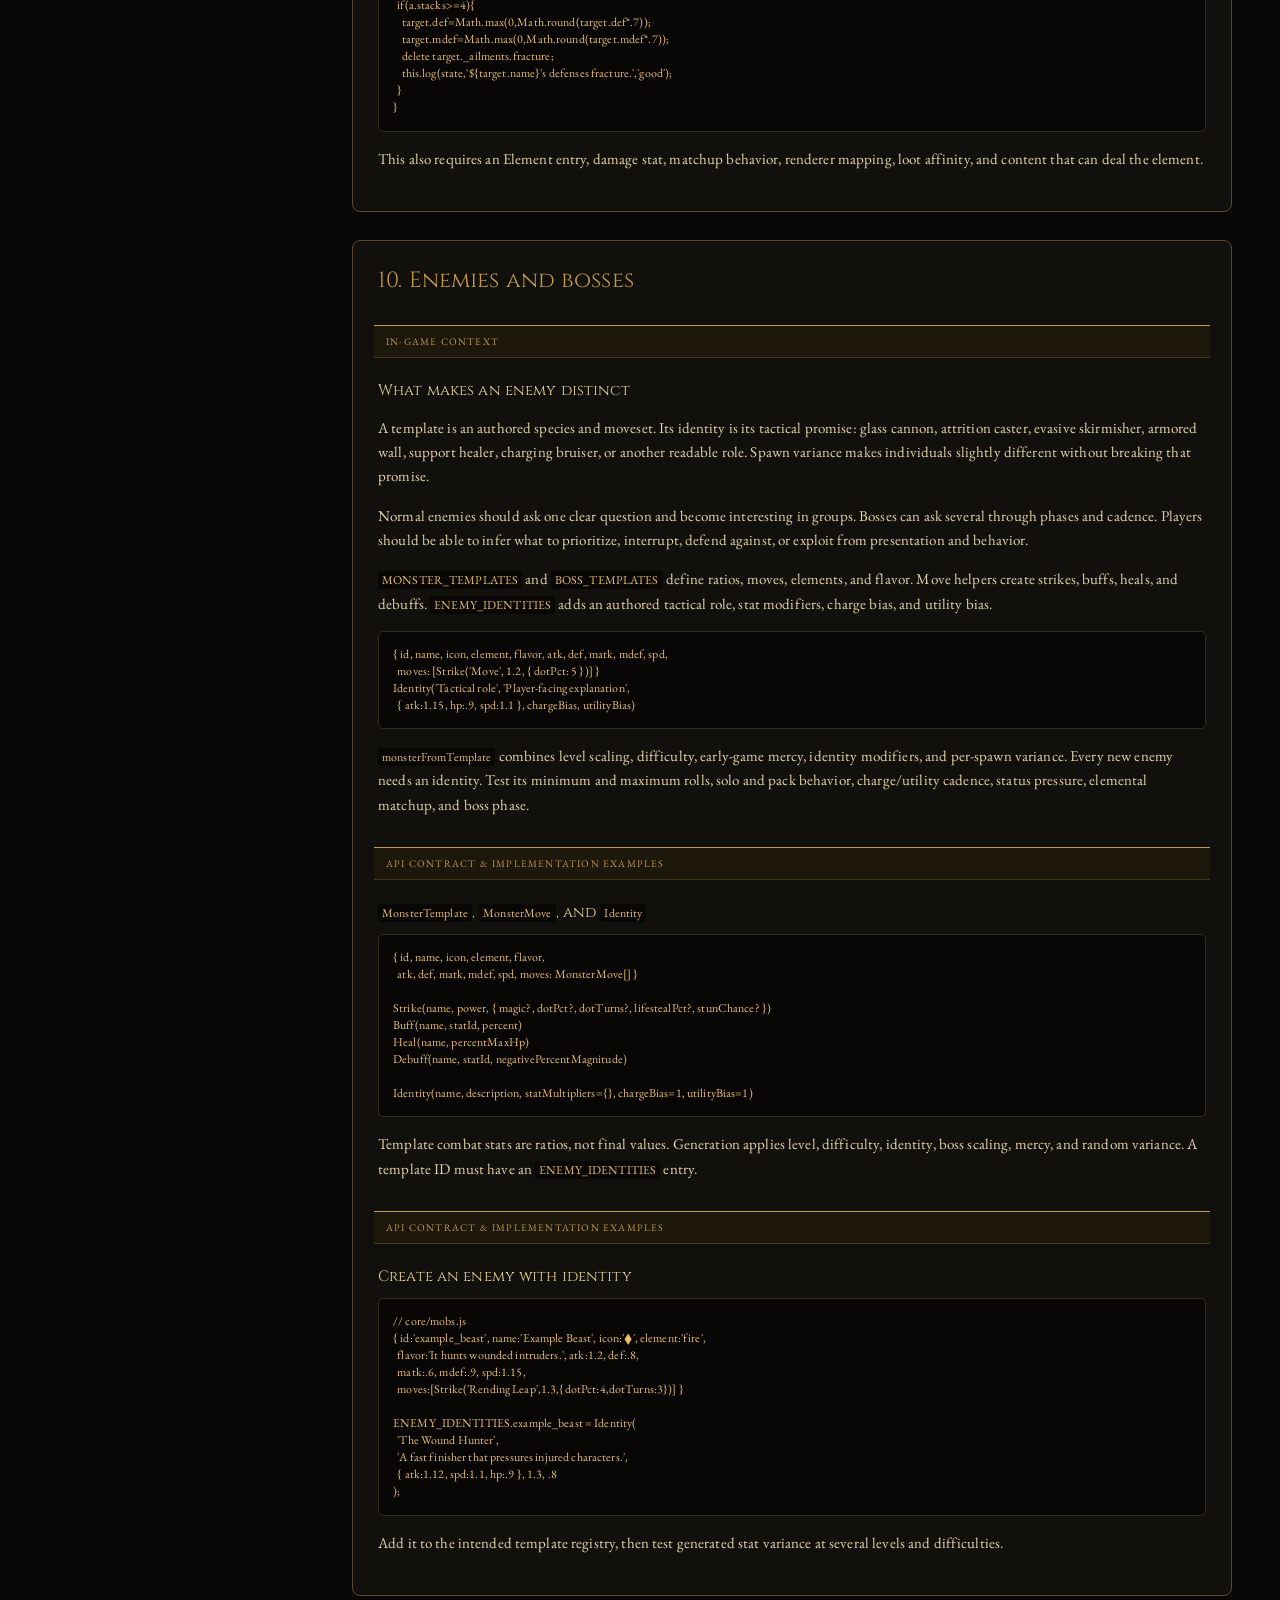
==== commit 92ead8a2: "Weight boon drafts by build affinity" ====
--- a/developer.html
+++ b/developer.html
@@ -408,6 +408,23 @@
 integrateGroup('cookbook','testing','tree integrity');
 document.getElementById('combat')?.insertAdjacentHTML('beforeend',`<div class="api-divider">Dungeon defeat contract</div><h3><code>DeathPenalty</code></h3><pre><code>{ goldLost, xpLost, itemUid, itemName, materialLosses, bossDefeat }</code></pre><table><tr><th>Loss</th><th>Implemented rule</th></tr><tr><td>Gold</td><td>25% of currently held gold.</td></tr><tr><td>XP</td><td>20% of current-level XP progress; level cannot decrease.</td></tr><tr><td>Carried item</td><td>One random eligible inventory item. Equipped, crafted, and Mythic Legendary items are excluded.</td></tr><tr><td>Materials</td><td>1–4 owned material units after a normal defeat; 2–5 after a boss defeat, capped by owned quantity.</td></tr></table><p>The penalty is rolled when defeat resolves, previewed before confirmation, and applied once by <code>Engine.applyDeathPenalty(state)</code>. Material losses are grouped by material ID and tracked under <code>deathMaterialLosses</code>; aggregate gold, XP, and item losses are tracked under <code>deathPenalties</code>.</p>`);
 document.getElementById('dungeons')?.insertAdjacentHTML('beforeend',`<h3>Current boon draw and telemetry contract</h3><p>Unowned Rank II and Rank III boons can appear directly using the low base odds in <code>BOON_RANK_WEIGHTS</code>. Owning the immediately previous rank multiplies the next rank's weight by <code>BOON_OWNED_UPGRADE_MULT</code>; this drastically improves but never guarantees the offer. Only one rank from a family can occupy a draft, and claiming a higher rank replaces a lower owned rank.</p><p>Metrics export records drafts, offers, non-selected offers, claims, true upgrades, direct rank skips, power rarity and rank distributions, difficulty breakdowns, temporary boon-skill uses, effect evaluations and procs, plus battle outcomes and aggregate combat performance for every owned boon rank.</p>`);
+const gameContextBlocks={
+start:`<div class="api-divider">The game in one loop</div><h3>Player-facing mental model</h3><p>Deepward alternates between a safe permanent-progression layer and temporary dungeon expeditions. In town, the player commits lasting decisions: class, learned nodes, equipment, crafting, and inventory management. Descending creates a run with randomized rooms, Depth Laws, boon drafts, combat, rewards, and a boss. Returning or dying destroys run-only state but preserves the character, subject to defeat penalties.</p><p>Before adding content, decide whether it belongs to the permanent character, current dungeon, one battle, one round, or presentation only. That lifetime determines where it is stored and when it must be cleared.</p>`,
+state:`<div class="api-divider">In-game context</div><h3>What state represents</h3><p><code>STATE</code> is the complete current play session, not merely a save object. <code>player</code>, equipment, inventory, recipes, and materials describe the persistent adventurer. <code>dungeon</code> describes the expedition being attempted. <code>combat</code> describes one fight inside it. <code>derived</code> is the calculated character sheet, while <code>ui</code> remembers open menus and pending choices.</p><p>A field belongs at the narrowest lifetime matching its fiction: a talent belongs to the player, a boon to the dungeon, and Freeze or a temporary ATK buff to combat. Temporary state placed on the player can leak into later encounters and saves.</p>`,
+balance:`<div class="api-divider">In-game context</div><h3>What stats mean to a build</h3><table><tr><th>Concept</th><th>Player meaning</th></tr><tr><td>ATK / MATK</td><td>The two primary damage identities. Builds usually favor one, though conversions can bridge them.</td></tr><tr><td>DEF / MDEF</td><td>Separate answers to physical and magical pressure which also influence resource formulas.</td></tr><tr><td>SPD</td><td>Tempo: acting order and escape reliability, not a guarantee of always acting first.</td></tr><tr><td>HIT EFF / HIT RES</td><td>Accuracy, avoidance pressure, and critical consistency.</td></tr><tr><td>HP / MP</td><td>Survival and skill budgets. Item values are flat inputs to calculated maximum resources.</td></tr><tr><td>Element Damage</td><td>Specialization into a damage family and its ailment ecosystem.</td></tr></table><p>Base stats answer how strong the character is. Temporary percentages answer what is happening right now. The sidebar must expose their sources so dungeon laws, boons, buffs, and debuffs remain understandable.</p>`,
+loot:`<div class="api-divider">In-game context</div><h3>What an item is</h3><p>An item is a randomized build decision, not just a larger number. Slot controls what it competes with, item level controls numerical scale, rarity controls complexity and trait access, stats support an archetype, and traits change play. The equipped weapon establishes the default attack element.</p><table><tr><th>Rarity band</th><th>Design role</th></tr><tr><td>Common–Rare</td><td>Readable progression and foundational stats.</td></tr><tr><td>Ultra Rare</td><td>The first trait-bearing tier and beginning of mechanical build choices.</td></tr><tr><td>Unique / Legendary</td><td>Multiple synergistic properties capable of redirecting a build.</td></tr><tr><td>Mythic Legendary</td><td>A scarce build-defining result with an exclusive Mythic effect.</td></tr></table><p>Post-combat drafts offer three pieces and allow one pick. Level and difficulty shift rarity; modest affinity weighting favors, but never guarantees, relevant stats and elements.</p>`,
+traits:`<div class="api-divider">In-game context</div><h3>What traits are for</h3><p>Traits are gear-attached rules beginning at Ultra Rare. Unlike ordinary stats, a strong trait creates a condition, resource loop, conversion, tradeoff, trigger, or tactical option. High-tier traits should change what the player values or how actions are sequenced.</p><p>Useful roles include rewarding low HP, converting defense into offense, making alternating actions matter, turning criticals into ward, banking prevented damage, or changing ailment behavior. Descriptions must state trigger, magnitude, cap, duration, reset point, eligible targets, and exceptions.</p>`,
+crafting:`<div class="api-divider">In-game context</div><h3>What the Soulforge is</h3><p>The Soulforge is deterministic long-term pursuit. Random loot asks players to adapt; crafting lets them pursue a known authored Mythic. Recipes are permanent discoveries, materials are accumulated costs, and crafted gear has fixed effects unavailable in random pools.</p><p>A crafted item should present one coherent fantasy. Its stats, element, Unique properties, and Mythic trait should form a build concept rather than an assortment of premium bonuses.</p>`,
+skills:`<div class="api-divider">In-game context</div><h3>Classes, routes, nodes, and skills</h3><p>A <strong>class</strong> establishes baseline stats, innate passive, resources, and broad combat identity. Its four <strong>subclass routes</strong> are themed build directions inside that class, expressed through connected node choices rather than a separate class selection.</p><table><tr><th>Tree content</th><th>In-game role</th></tr><tr><td>Small passive</td><td>Incremental pathing value and statistical direction.</td></tr><tr><td>Active skill</td><td>A new combat choice with cost, cooldown, targeting, and action behavior.</td></tr><tr><td>Notable</td><td>A stronger synergy that makes a cluster worth pursuing.</td></tr><tr><td>Capstone</td><td>A late commitment payoff intended to define a completed route.</td></tr><tr><td>Prerequisite</td><td>The progression edge connecting visual path and unlock order.</td></tr></table><p>Unlocks are permanent; cooldowns and temporary effects are battle-scoped. Learning is disabled during combat so players cannot rebuild after seeing an encounter.</p>`,
+elements:`<div class="api-divider">In-game context</div><h3>What elements contribute</h3><p>An element is both damage specialization and tactical behavior. Weapons and forced-element skills deal it, elemental stats scale it, matchups modify it, and hits may create its secondary effect. Elements should support different play patterns rather than differently colored damage.</p><p>Physical and Fire apply damage pressure; Ice provides control; Lightning gains value against groups; Poison rewards repeated application; Holy converts offense into protection; Dark builds toward delayed detonation. Skills, traits, nodes, enemies, and loot affinities should reinforce these roles.</p>`,
+enemies:`<div class="api-divider">In-game context</div><h3>What makes an enemy distinct</h3><p>A template is an authored species and moveset. Its identity is its tactical promise: glass cannon, attrition caster, evasive skirmisher, armored wall, support healer, charging bruiser, or another readable role. Spawn variance makes individuals slightly different without breaking that promise.</p><p>Normal enemies should ask one clear question and become interesting in groups. Bosses can ask several through phases and cadence. Players should be able to infer what to prioritize, interrupt, defend against, or exploit from presentation and behavior.</p>`,
+combat:`<div class="api-divider">In-game context</div><h3>What one battle contains</h3><p>Combat is staged turn-based play. The player chooses Attack, Cast, Defend, a learned or temporary Skill, a target, or Flee. Actors then resolve in SPD order with bounded randomness. Cooldowns make powerful skills periodic decisions, MP makes the skill sequence a resource plan, and ailments and enemy charges create short-term priorities.</p><p>Battle counters reset at encounter start. Dungeon boons and laws influence every fight in the run; permanent gear and nodes define the underlying build. Rewards follow victory, and equipment or learned skills cannot change mid-fight.</p>`,
+dungeons:`<div class="api-divider">In-game context</div><h3>What a dungeon run is</h3><p>A dungeon is a randomized expedition ending in a boss. Rooms mix combat, recovery, risk, merchants, loot, and events. Two <strong>Depth Laws</strong> automatically reshape the run through tradeoffs. Every two cleared non-boss rooms, the player drafts one of three <strong>boons</strong>.</p><table><tr><th>Run concept</th><th>Meaning</th></tr><tr><td>Depth Law</td><td>An automatic dungeon-wide rule pairing danger with opportunity.</td></tr><tr><td>Boon</td><td>A selected run-long passive, bonus, or temporary skill.</td></tr><tr><td>Power rarity</td><td>Lesser, Greater, or Mythic; controls family draw frequency.</td></tr><tr><td>Boon rank</td><td>I–III; controls strength. Higher ranks may drop directly, while owning the prior rank strongly favors its upgrade.</td></tr><tr><td>Room event</td><td>One expedition stop resolving into progress, combat, or a terminal outcome.</td></tr></table><p>Boons vanish when the expedition ends. They bend a permanent build into a temporary run strategy rather than replacing long-term progression.</p>`,
+ui:`<div class="api-divider">In-game context</div><h3>What the interface communicates</h3><p>The HUD answers survival and progression; equipment answers what is worn; the character sheet answers why the build has its numbers; the central scene presents the current decision. Dungeon progress, laws, boons, enemy intent, cooldowns, statuses, and temporary modifiers are gameplay information rather than decoration.</p><p>The always-visible layer should preserve HP, MP, target, enemy intent, current floor, actions, and meaningful temporary changes. Tooltips can carry detailed sources and formulas.</p>`,
+saves:`<div class="api-divider">In-game context</div><h3>What a save preserves</h3><p>A save represents the adventurer between expeditions. Permanent progression is preserved and loading resumes in town. Active layouts, boons, laws, battles, pending rewards, temporary statuses, and callbacks are excluded so reloading cannot restore a partially resolved encounter into invalid state.</p>`,
+metrics:`<div class="api-divider">In-game context</div><h3>What balance telemetry answers</h3><p>Metrics compare design outcomes rather than profile a player. They should reveal which classes survive, which nodes correlate with wins, which skills justify MP and cooldown, which enemies cause deaths, which traits and boons are offered versus selected, and whether difficulty rewards match risk.</p><p>Offer rate, selection rate, use rate, win rate, damage, healing, rounds, and sample size answer different questions. Popular does not automatically mean overpowered, and tiny samples are not reliable evidence.</p>`
+};
+for(const [sectionId,html] of Object.entries(gameContextBlocks))document.querySelector(`#${sectionId}>h2`)?.insertAdjacentHTML('afterend',html);
 for(const id of ['schemas','engine-api','generator-api','service-api','recipes-api','cookbook'])document.getElementById(id)?.remove();
 document.querySelectorAll('.toc a').forEach(a=>{if(/^#(schemas|engine-api|generator-api|service-api|recipes-api|cookbook)$/.test(a.getAttribute('href')||''))a.remove();});
 </script>
--- a/ui/deepward-style.css
+++ b/ui/deepward-style.css
@@ -271,5 +271,73 @@
 
 .boon-choice-grid{display:grid;grid-template-columns:repeat(3,1fr);gap:10px}.boon-card{padding:18px 14px;border:1px solid #7b5c28;border-radius:7px;background:radial-gradient(circle at 50% 0,#694a2038,transparent 55%),#151008;color:var(--ink);cursor:pointer;text-align:left;transition:.18s transform,.18s border-color,.18s box-shadow}.boon-card:hover{transform:translateY(-3px);border-color:var(--gold);box-shadow:0 8px 25px #0008,0 0 20px #d4af3722}.boon-card>span{display:block;color:var(--ember);font:8px var(--font-mono);letter-spacing:.1em}.boon-card>b{display:block;margin:8px 0;color:var(--gold);font:16px var(--font-display)}.boon-card p{min-height:50px;color:var(--ink-dim)}.boon-card em{color:#e9cf8b;font:9px var(--font-mono)}@media(max-width:750px){.boon-choice-grid{grid-template-columns:1fr}}
 .boon-card.boon-greater{border-color:#456f96;background:radial-gradient(circle at 50% 0,#3579b438,transparent 58%),#10141a}.boon-card.boon-mythic{border-color:#8656a3;background:radial-gradient(circle at 50% 0,#9b4ed044,transparent 60%),#17101b;box-shadow:inset 0 0 24px #9d52cf12}.boon-card.boon-mythic:hover{border-color:#d99bff;box-shadow:0 8px 28px #0009,0 0 24px #b95cff42}
+.run-status{margin:10px 0 14px;padding:11px 12px;border:1px solid var(--stone);border-radius:8px;background:linear-gradient(145deg,#17130e,#0d0b09);box-shadow:inset 0 1px #ffffff08,0 8px 22px #0003;overflow:hidden}.run-status header{display:flex;align-items:end;justify-content:space-between;gap:12px;padding:0 2px 9px;border-bottom:1px solid #ffffff0a}.run-status header small,.run-effect-group>small{display:block;color:var(--ink-faint);font:8px var(--font-mono);letter-spacing:.1em;text-transform:uppercase}.run-status header b{display:block;color:var(--gold);font:14px var(--font-display);margin-top:2px}.run-status header b i{color:var(--ink-faint);font:9px var(--font-mono);font-style:normal}.run-status header>span{color:var(--ink-dim);font:10px var(--font-body);font-style:italic}.run-status .depth-track{display:grid;grid-template-columns:repeat(var(--room-count),minmax(8px,1fr));gap:4px;padding:10px 2px;margin:0;flex-wrap:nowrap}.run-status .depth-node{width:auto;height:9px;border-radius:2px;position:relative}.run-status .depth-node span{display:none}.run-status .depth-node.current{transform:scaleY(1.45)}.run-status .depth-node.boss{border-radius:2px}.run-effect-grid{display:grid;grid-template-columns:minmax(0,1fr) minmax(0,1.5fr);gap:10px;padding-top:2px}.run-effect-group{min-width:0;padding:8px;border:1px solid #ffffff0a;border-radius:6px;background:#07060538}.run-effect-group>small{margin-bottom:6px}.run-effect-group>small em{padding:1px 5px;border-radius:999px;background:#ffffff0b;color:var(--ink-dim);font-style:normal}.run-effect-group>div{display:flex;flex-wrap:wrap;gap:5px;max-height:66px;overflow:auto;scrollbar-width:thin}.run-status .depth-laws{display:contents;margin:0}.run-status .depth-law{display:inline-flex;align-items:center;max-width:100%;padding:4px 7px;white-space:nowrap;overflow:hidden;text-overflow:ellipsis}.run-status .boon-law{border-color:#4c6c4d;background:#101a11;color:#a9d7ac}.run-empty{color:var(--ink-faint);font:9px var(--font-body);font-style:italic}.attuned-tag{display:inline-block;margin-top:7px;padding:3px 6px;border:1px solid #467b63;border-radius:999px;background:#102019;color:#8fe0b7;font:7px var(--font-mono);font-style:normal;letter-spacing:.08em}@media(max-width:720px){.run-effect-grid{grid-template-columns:1fr}.run-status header>span{display:none}.run-status .depth-track{gap:2px}.run-effect-group>div{max-height:58px}}
 .small{font-size:11px;color:var(--ink-faint);}
 a.link{color:var(--ember);cursor:pointer;text-decoration:underline;}
+
+/* ============================================================
+   THE SUNKEN LEDGER — tactile dungeon-book visual language
+   ============================================================ */
+:root{
+  --bg-deep:#100d08;--bg-panel:#211a10;--bg-panel-2:#17120c;--bg-raised:#2b2114;
+  --stone:#59462d;--stone-lite:#806544;--ink:#e6d3aa;--ink-dim:#b39c75;
+  --ink-faint:#786548;--ember:#c66b32;--ember-dim:#874521;--gold:#c39a4a;
+  --blood:#a63d32;--mana:#547f8a;--good:#718b55;
+  --font-mono:'EB Garamond',serif;
+}
+body{
+  background-color:var(--bg-deep);
+  background-image:
+    linear-gradient(90deg,transparent 49.7%,#0002 50%,transparent 50.3%),
+    repeating-linear-gradient(7deg,#ffffff05 0 1px,transparent 1px 7px),
+    radial-gradient(ellipse at 50% -20%,#6f482219,transparent 58%);
+  color:var(--ink);letter-spacing:.008em;
+}
+body::before{content:"";position:fixed;inset:0;pointer-events:none;z-index:1000;opacity:.32;background:repeating-radial-gradient(ellipse at 30% 40%,transparent 0 3px,#0002 3.5px 4px);mix-blend-mode:multiply}
+::-webkit-scrollbar{width:12px}::-webkit-scrollbar-track{background:#100c07;border-left:1px solid #493821}::-webkit-scrollbar-thumb{background:#725738;border:2px solid #17110a;border-radius:0}
+#app{max-width:1260px;padding:22px 20px 70px}
+.panel{
+  position:relative;border:1px solid #745a36;border-radius:0;
+  background:
+    linear-gradient(90deg,#0002,transparent 4%,transparent 96%,#0002),
+    repeating-linear-gradient(0deg,#ffffff05 0 1px,transparent 1px 5px),
+    linear-gradient(155deg,#2a2115,#18120b 72%);
+  box-shadow:5px 7px 0 #090704,0 14px 28px #0005,inset 0 0 0 3px #161009;
+}
+.panel::before,.run-status::before{content:"";position:absolute;left:9px;right:9px;top:4px;height:1px;background:linear-gradient(90deg,transparent,#9c7a48aa,transparent);pointer-events:none}
+.panel-title{
+  min-height:36px;padding:10px 14px 8px;border-bottom:1px solid #6b502f;border-radius:0;
+  color:#d29452;font:600 12px var(--font-display);letter-spacing:.18em;
+  background:linear-gradient(90deg,#3b2515,#25180f 70%,transparent);
+  text-shadow:1px 1px #000;
+}
+.panel-title::before{content:"§";margin-right:7px;color:#8d6138;font-family:Georgia,serif}
+.hud{position:relative;padding:16px 18px;margin-bottom:18px;gap:18px;border-width:1px 1px 3px;background:linear-gradient(100deg,#2c2114,#17120b)}
+.hud-name{font-size:22px;color:#ddbd78;text-shadow:2px 2px #0b0805}.hud-sub,.hud-gold,.hud-diff,.bar-label{font-family:var(--font-body);letter-spacing:.05em}.hud-diff{padding:2px 9px;border:0;border-left:3px double #80613b;border-radius:0;background:none;font-style:italic}
+.bar-wrap{width:190px}.bar-track{height:11px;border:1px solid #80613b;border-radius:0;background:#0d0a07;box-shadow:inset 2px 2px 3px #000}.bar-fill{position:relative;filter:saturate(.78)}.bar-fill::after{content:"";position:absolute;inset:1px 0 auto;height:1px;background:#fff3}.bar-hp{background:#8f372e}.bar-mp{background:#426c78}.bar-xp{background:#9b7437}
+.layout{grid-template-columns:230px minmax(0,1fr) 250px;gap:18px}
+.panel-tabs{gap:0;padding:0;border-bottom:1px solid #5c452a;background:#14100a}.panel-tab{flex:1;padding:8px 5px;border:0;border-right:1px solid #4b3822;border-radius:0;background:none;color:#c89055;text-align:center;font:600 10px var(--font-body);letter-spacing:.04em}.panel-tab:last-child{border-right:0}.panel-tab:hover{background:#342416;color:#efc681}
+.slots{gap:6px;padding:10px}.slot{min-height:55px;padding:8px;border:1px solid #564126;border-radius:0;background:linear-gradient(140deg,#2c2216,#1d160e);box-shadow:inset 2px 2px #ffffff04}.slot:nth-child(3n+1){transform:translateX(-1px)}.slot:hover{border-color:#ad7541;background:#332317}.slot-label{font:600 9px var(--font-body);letter-spacing:.12em;color:#816d50}.slot-empty{font-family:var(--font-body)}
+.scene-body{padding:18px 20px}.log-feed{font-size:17px;line-height:1.6}.log-feed p{position:relative;margin:0;padding:5px 5px 7px 15px;border-left:1px solid #47351f}.log-feed p::before{content:"";position:absolute;left:-3px;top:14px;width:5px;height:5px;background:#765330;transform:rotate(45deg)}.combat-log{height:180px;padding:8px 12px;border:1px solid #574125;border-radius:0;background:#100c08aa;box-shadow:inset 4px 0 #2d2115}.combat-log p{border-bottom:1px solid #80613b20}
+.btn{position:relative;border:1px solid #735536;border-left:4px solid #735536;border-radius:0;background:linear-gradient(90deg,#2d2115,#1d160e);color:#d8c29a;font-family:var(--font-body);font-size:14px;box-shadow:2px 3px #0b0805;transition:transform .12s,background .12s,border-color .12s}.btn::after{content:"›";position:absolute;right:11px;color:#805c37}.btn:hover{transform:translate(2px,1px);border-color:#bb7940;background:#3a2817;box-shadow:1px 2px #0b0805}.btn:active{transform:translate(3px,2px);box-shadow:none}.btn-primary{color:#e2ae70;border-color:#9a5b31;font-size:14px;letter-spacing:.08em}.btn-danger{border-color:#7d3028;color:#d77b6d}
+.save-controls{gap:0;border:1px solid #574126}.save-controls button{padding:5px 8px;border:0;border-right:1px solid #574126;border-radius:0;background:#19120b;color:#a99270;font-family:var(--font-body)}.save-controls button:last-child{border-right:0}.save-controls button:hover{background:#352417;color:#e0b675}
+.statsheet{padding:12px 15px;background:linear-gradient(90deg,transparent 24px,#7c3c2d30 25px,transparent 26px)}.stat-row{padding:5px 3px 4px 16px;border-bottom:1px solid #ad8b5630;color:#a99270;font-family:var(--font-body);font-size:13px}.stat-row b{color:#e0c99e}.stat-mod{border-radius:0!important;border-bottom:1px solid currentColor;padding:0 2px!important}
+.trait-tag,.enemy-ailment,.affliction-tag,.depth-law,.run-chip{border-radius:2px!important;box-shadow:none!important}
+.combatants{gap:12px}.combatant{min-width:170px;padding:12px;border:1px solid #654b2d;border-radius:0;background:linear-gradient(145deg,#302316,#19120c);box-shadow:3px 4px #0c0906;transition:transform .15s,border-color .15s}.combatant:hover{border-color:#a86b3d;transform:translateY(-1px)}.combatant.targeted{border:2px solid #bd7943;box-shadow:3px 4px #0c0906,inset 0 0 0 2px #28170e}.combatant.acting{border-color:#c29a4e;box-shadow:3px 4px #0c0906;transform:translateY(-2px)}.combatant.acting::after{border-radius:0;box-shadow:none}.combatant-name{color:#d79a5e;letter-spacing:.06em}
+.item-card,.boon-card{border-radius:0;background:linear-gradient(150deg,#2c2115,#17110b);box-shadow:3px 4px #0b0805}.item-card:hover,.boon-card:hover{transform:translate(2px,1px);box-shadow:1px 2px #0b0805;border-color:#a66d3b}.item-card.tier-glow::before{filter:saturate(.5);opacity:.28}.boon-card.boon-greater,.boon-card.boon-mythic{background:linear-gradient(150deg,#30251a,#17110b);box-shadow:3px 4px #0b0805}.attuned-tag{border-radius:0;background:#1f2a1b;border-color:#61734c;color:#a8bd83}
+.overlay{background:#090704e8;backdrop-filter:none;animation:none}.overlay>.panel{animation:ledger-open .2s ease-out;transform-origin:top center}@keyframes ledger-open{from{opacity:0;transform:translateY(-9px) rotateX(3deg)}to{opacity:1;transform:none}}.overlay-panel{border-top:4px double #8c6c40}
+.segmented{gap:0}.segmented button,.tree-toolbar button{border-radius:0;background:#1d160e}.segmented button.selected{box-shadow:inset 4px 0 #b3753f;border-color:#745735}.setting-toggle{border-radius:0;background:#1a140d}.menu-actions{gap:7px}
+.run-status{position:relative;border:1px solid #745936;border-radius:0;background:linear-gradient(155deg,#2a2014,#17110b);box-shadow:3px 4px #0a0704}.run-effect-group{border-radius:0;border-color:#594329;background:#130e09}.run-chip,.run-status .depth-law{border-radius:2px;background:#2b2014}.run-status .depth-node{border-radius:0;background:#4e3b25}.run-status .depth-node.done{background:#89502d}.run-status .depth-node.current{background:#c0793d;box-shadow:none}.run-status .depth-node.boss{background:#8c352d}.run-status header{border-color:#684e2f}.run-status header b{color:#dab16a}
+.title-screen{padding-top:95px}.title-screen h1{font-size:58px;color:#d6ad61;text-shadow:3px 4px #090704;letter-spacing:.13em}.title-screen h1::before,.title-screen h1::after{content:" — ";color:#6d4c2c;font-size:.5em;vertical-align:middle}.title-screen input{border-radius:0!important;background:#1b140d!important;border:0!important;border-bottom:2px solid #8d6037!important;box-shadow:none!important;font-family:var(--font-body)!important}
+@media(max-width:880px){#app{padding:10px 9px 45px}.layout{gap:12px}.hud{gap:11px}.bar-wrap{width:min(180px,44vw)}.panel{box-shadow:3px 4px 0 #090704,0 8px 18px #0004}.title-screen h1{font-size:40px}}
+@media(prefers-reduced-motion:reduce){.overlay>.panel{animation:none}.btn,.combatant,.item-card,.boon-card{transition:none}}
+
+/* The skill atlas reads as an annotated cartographer's chart, not a circuit board. */
+.skill-tree-viewport{background:repeating-linear-gradient(0deg,#ffffff04 0 1px,transparent 1px 28px),repeating-linear-gradient(90deg,#ffffff03 0 1px,transparent 1px 28px),#15110b;scrollbar-color:#735738 #0d0a07}
+.skill-tree-canvas{background-image:linear-gradient(30deg,#6f543018 1px,transparent 1px),linear-gradient(150deg,#6f543012 1px,transparent 1px);background-size:34px 58px}
+.tree-link{stroke:#5a4830;stroke-width:2}.tree-link.available{stroke:#9b713e;stroke-dasharray:3 7}.tree-link.active{stroke:#8b7545;stroke-width:3;filter:none}
+.tree-branch-title{padding:4px 13px;border-top:1px solid #82613a;border-bottom:1px solid #82613a;color:#c99b58;background:#171109cc;text-shadow:2px 2px #000}
+.tree-node{width:58px;height:58px;border:2px solid #755a38;border-radius:0;clip-path:polygon(20% 0,80% 0,100% 20%,100% 80%,80% 100%,20% 100%,0 80%,0 20%);background:linear-gradient(145deg,#312518,#17110b);box-shadow:3px 4px #090704;color:#b6a17c}
+.tree-node.active,.tree-node.available,.tree-node.unlocked{border-radius:0}.tree-node.available{border-color:#bc7c41;color:#dfa25f;animation:none;background:#322116}.tree-node.available:hover{transform:translate(-50%,-50%) scale(1.06)}.tree-node.unlocked{border-color:#78885a;color:#c4ce9d;background:linear-gradient(145deg,#29301d,#14170f);box-shadow:3px 4px #090704}.tree-node.locked{opacity:.58;filter:sepia(.5)}.tree-node.notable{border-style:double;border-width:4px}.tree-node.capstone{outline:2px solid #9b713e;outline-offset:3px}.tree-node>small{text-shadow:2px 2px #000}.tree-node>em{border-radius:0;background:#1a130c;border-color:#745738;box-shadow:1px 2px #000}
+.tree-legend{font-family:var(--font-body);border-color:#624929;background:#151009}.tree-toolbar small{font-family:var(--font-body)}
+.combat-skill-menu{border:1px solid #745535;border-left:4px double #a26737;border-radius:0;background:linear-gradient(150deg,#2c2115,#16100a);box-shadow:3px 4px #090704}.skill-choice{border-radius:0;background:#231a10;border-color:#5d452b;box-shadow:2px 2px #090704}.skill-choice:hover{background:#342316;border-color:#9b6638}.skill-choice b{color:#d39456}
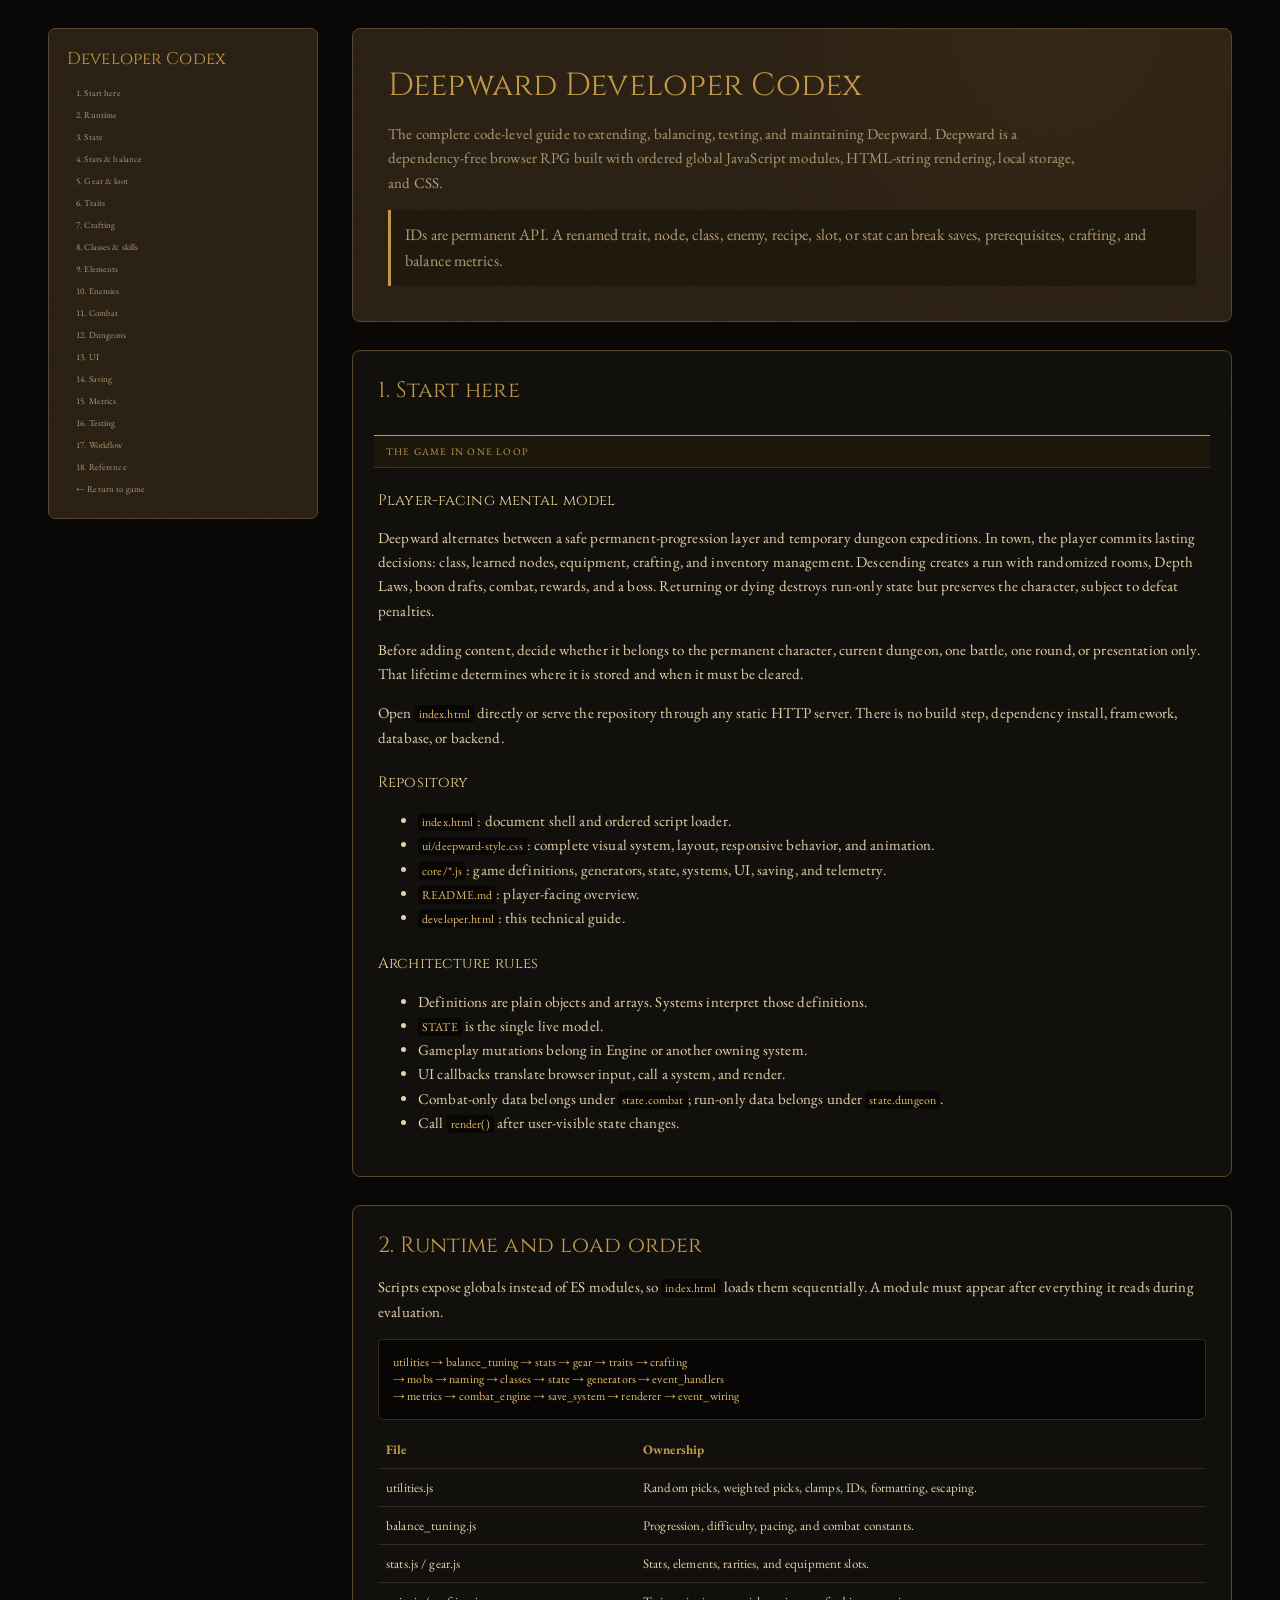
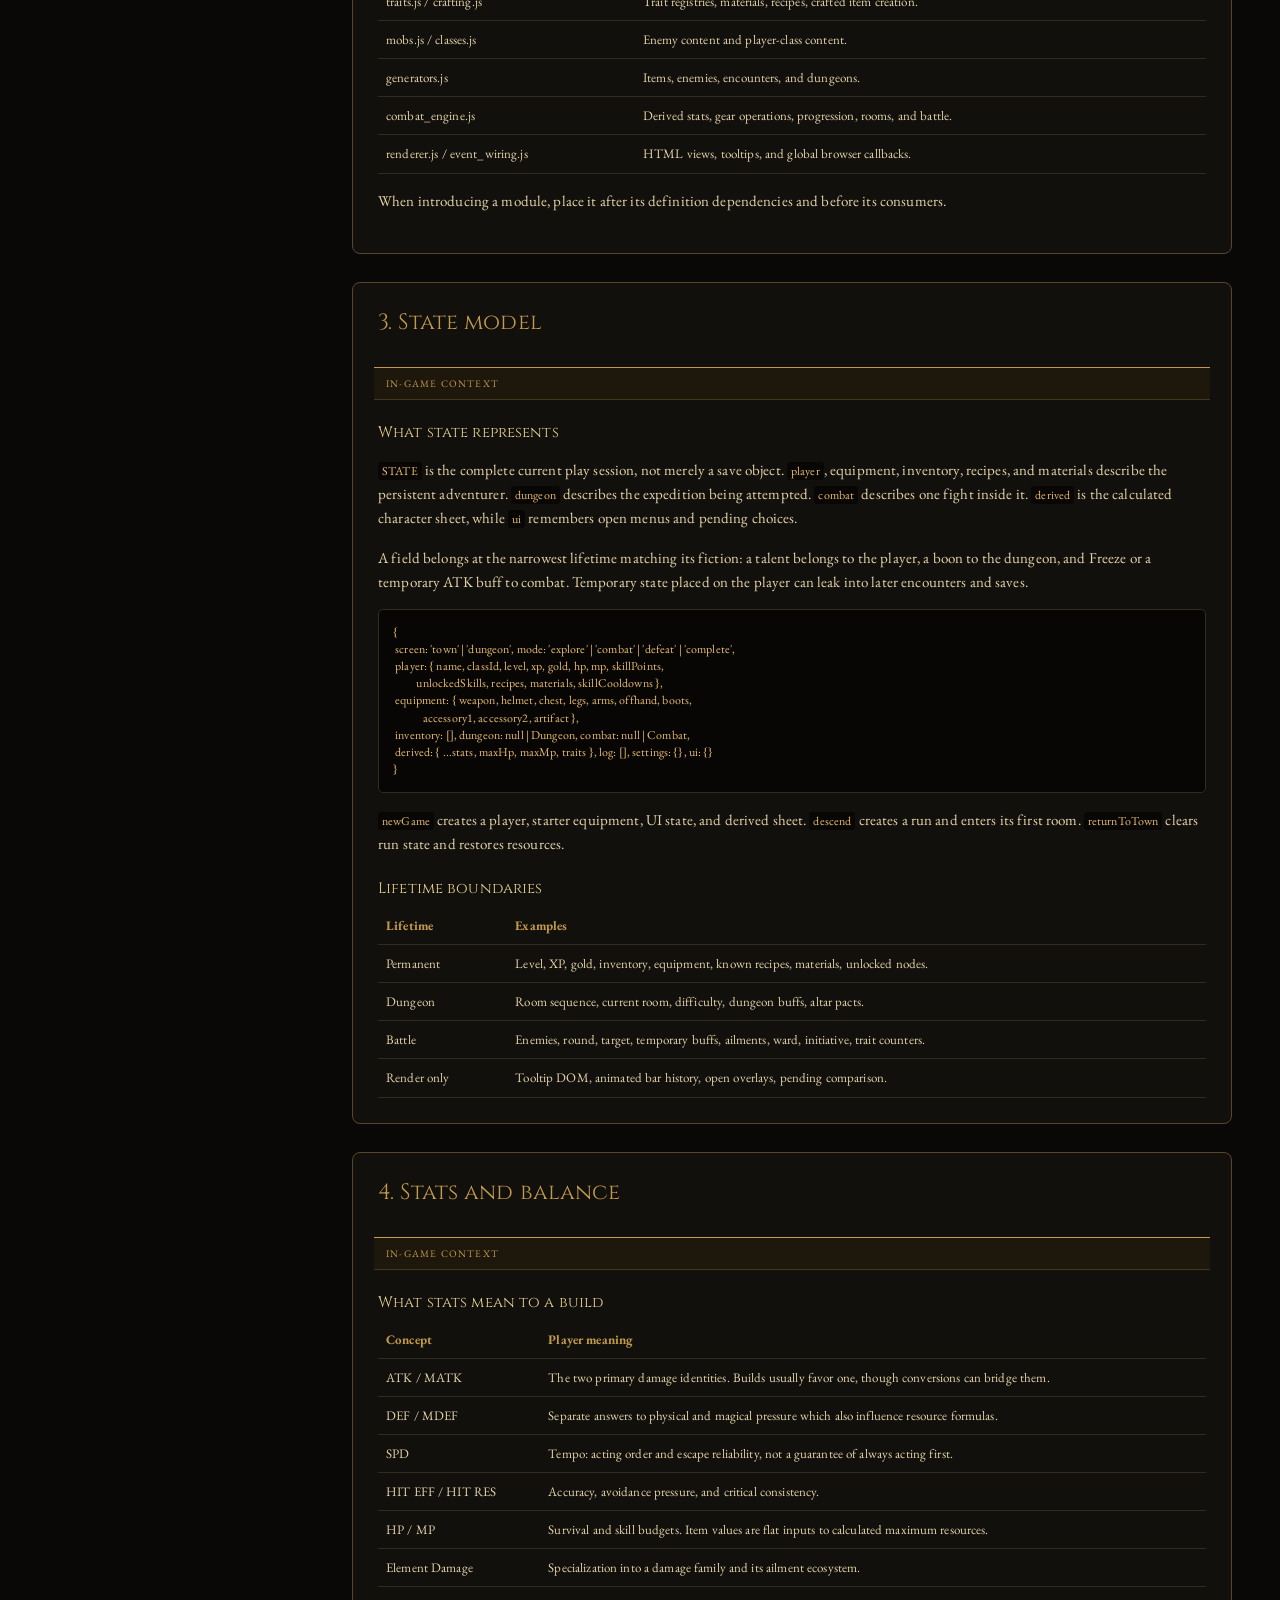
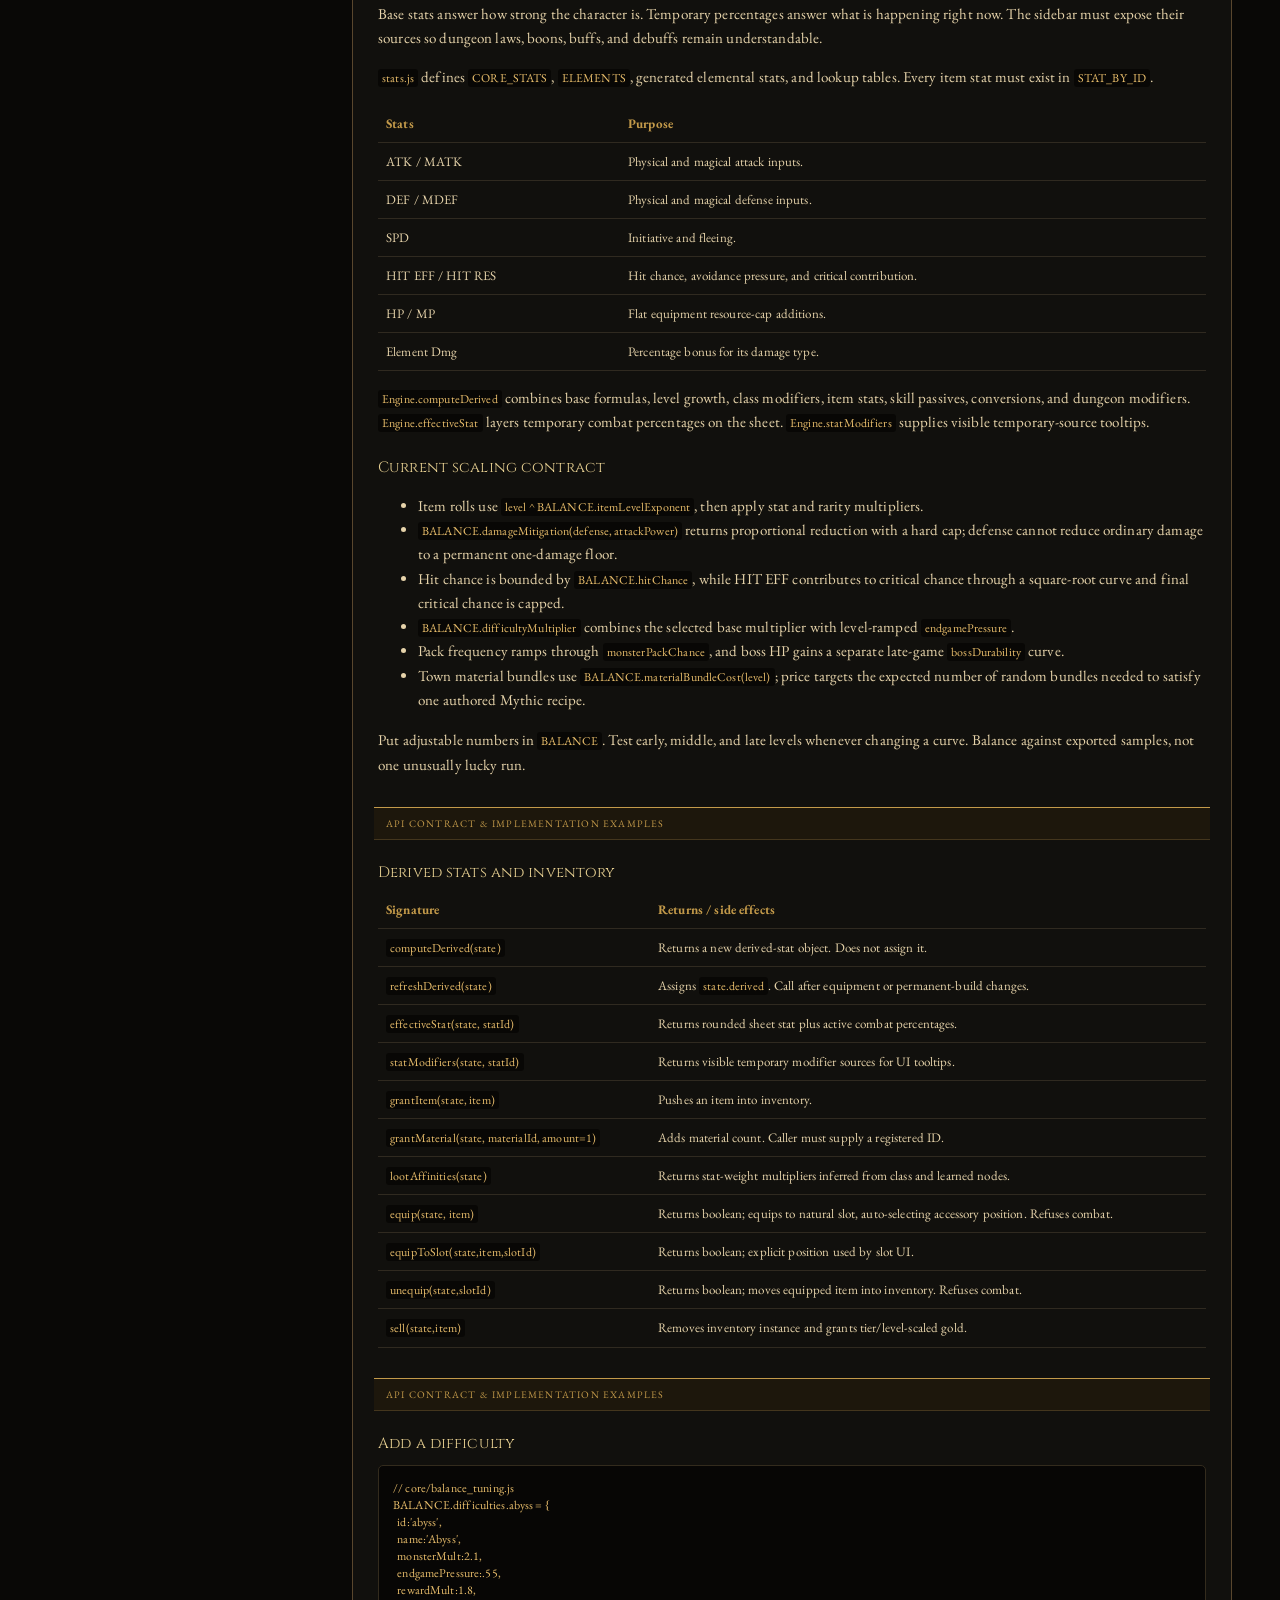
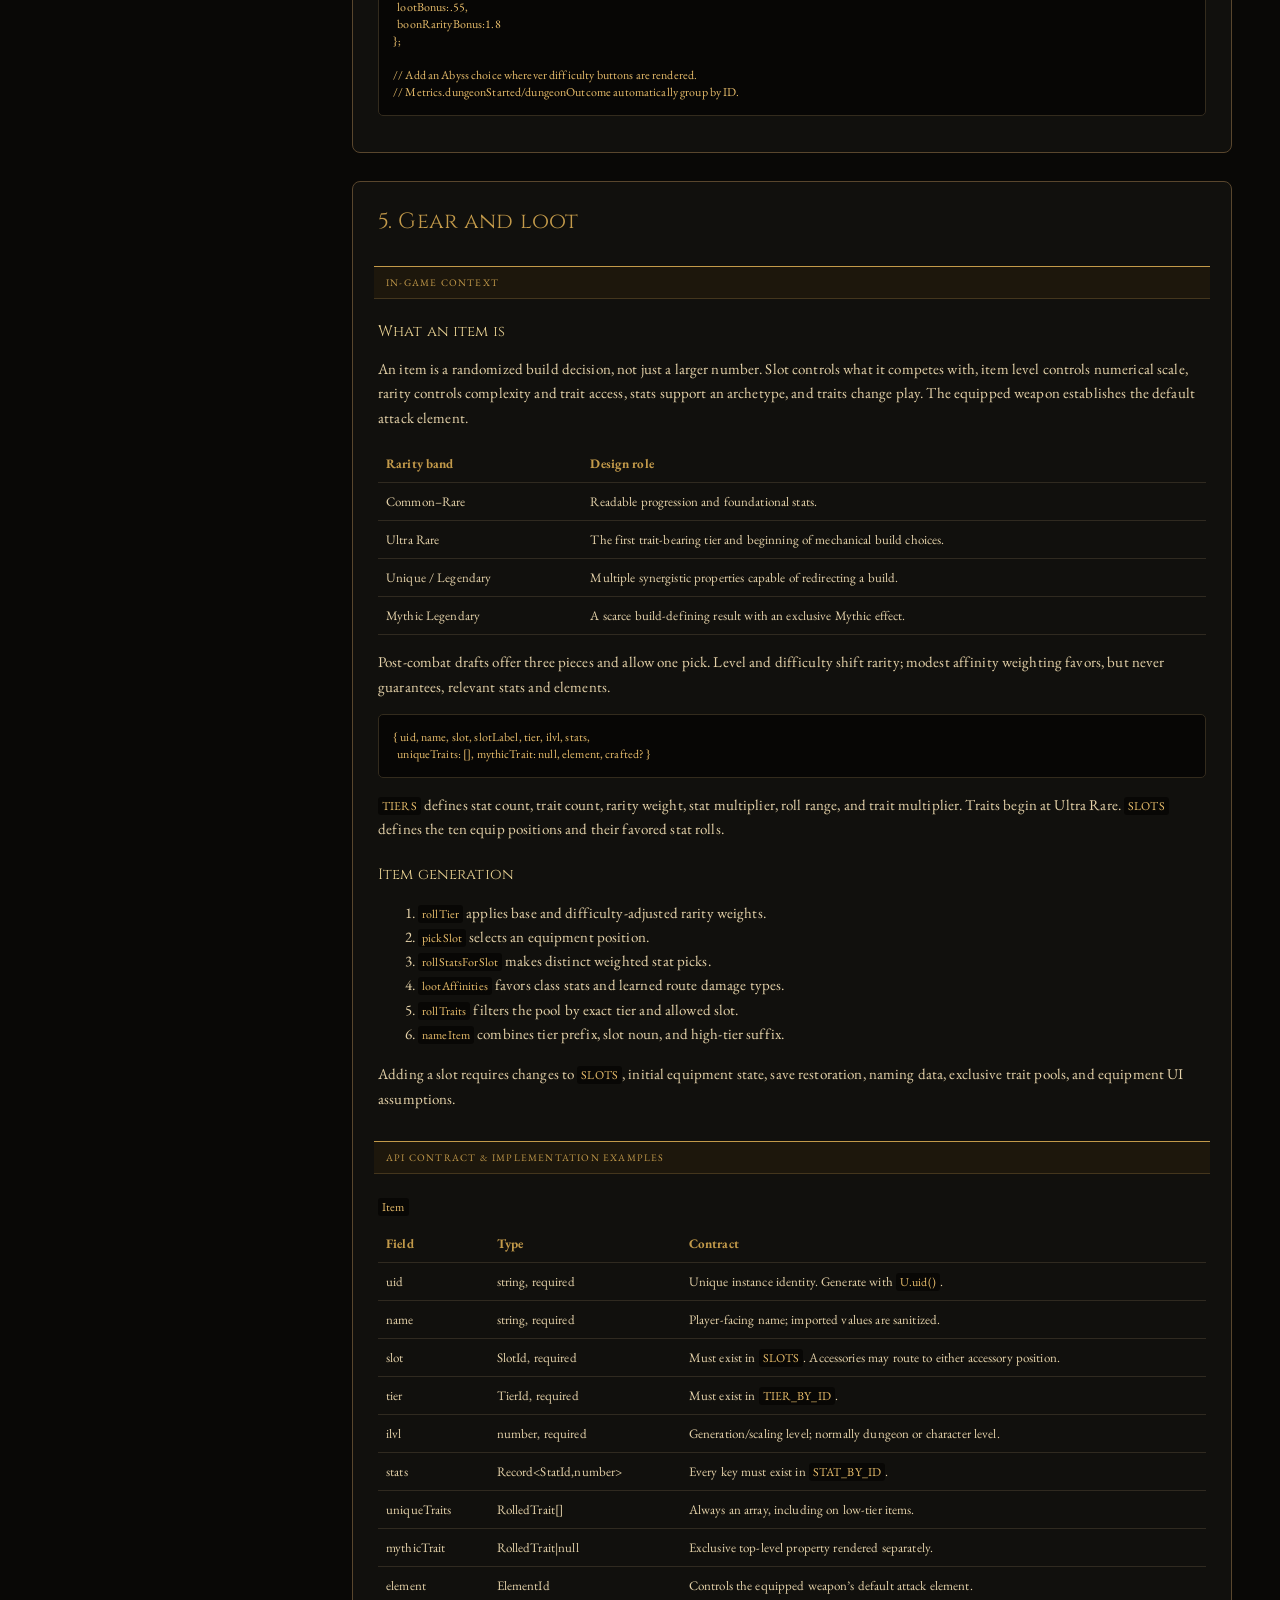
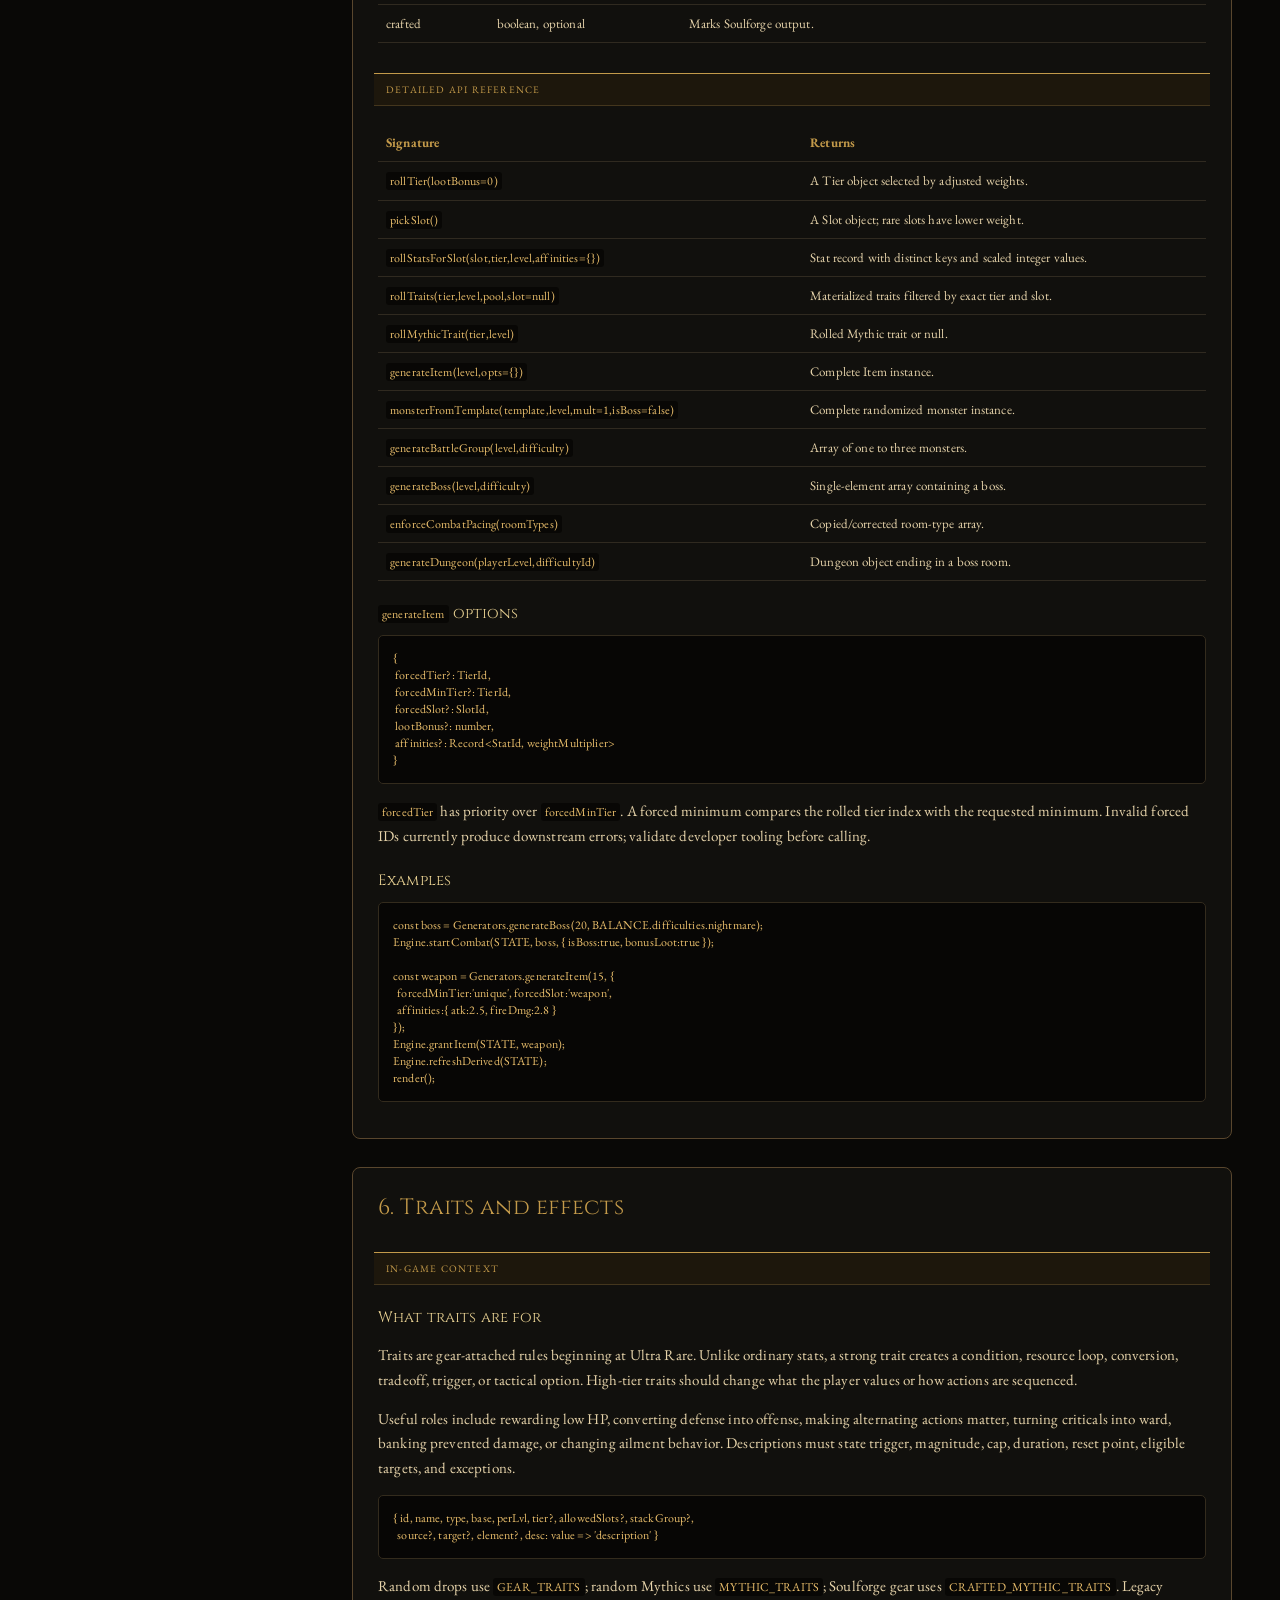
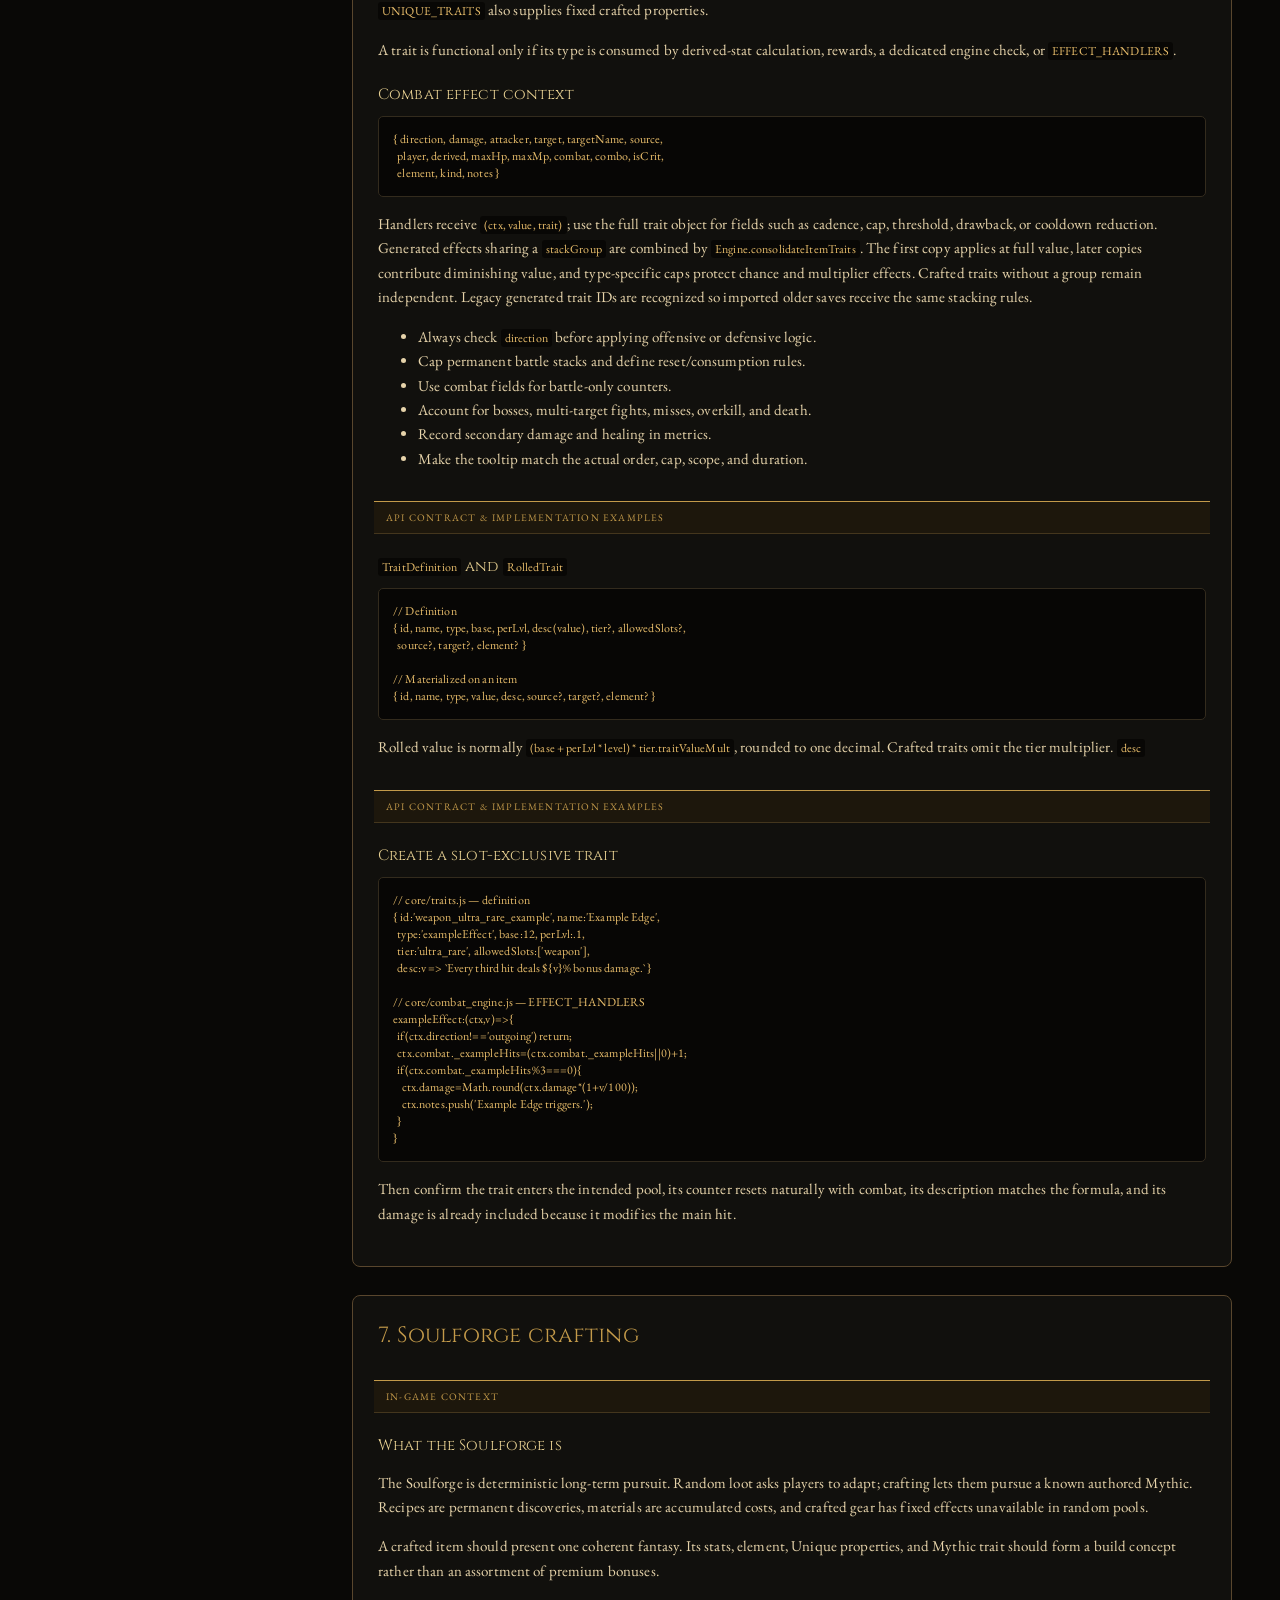
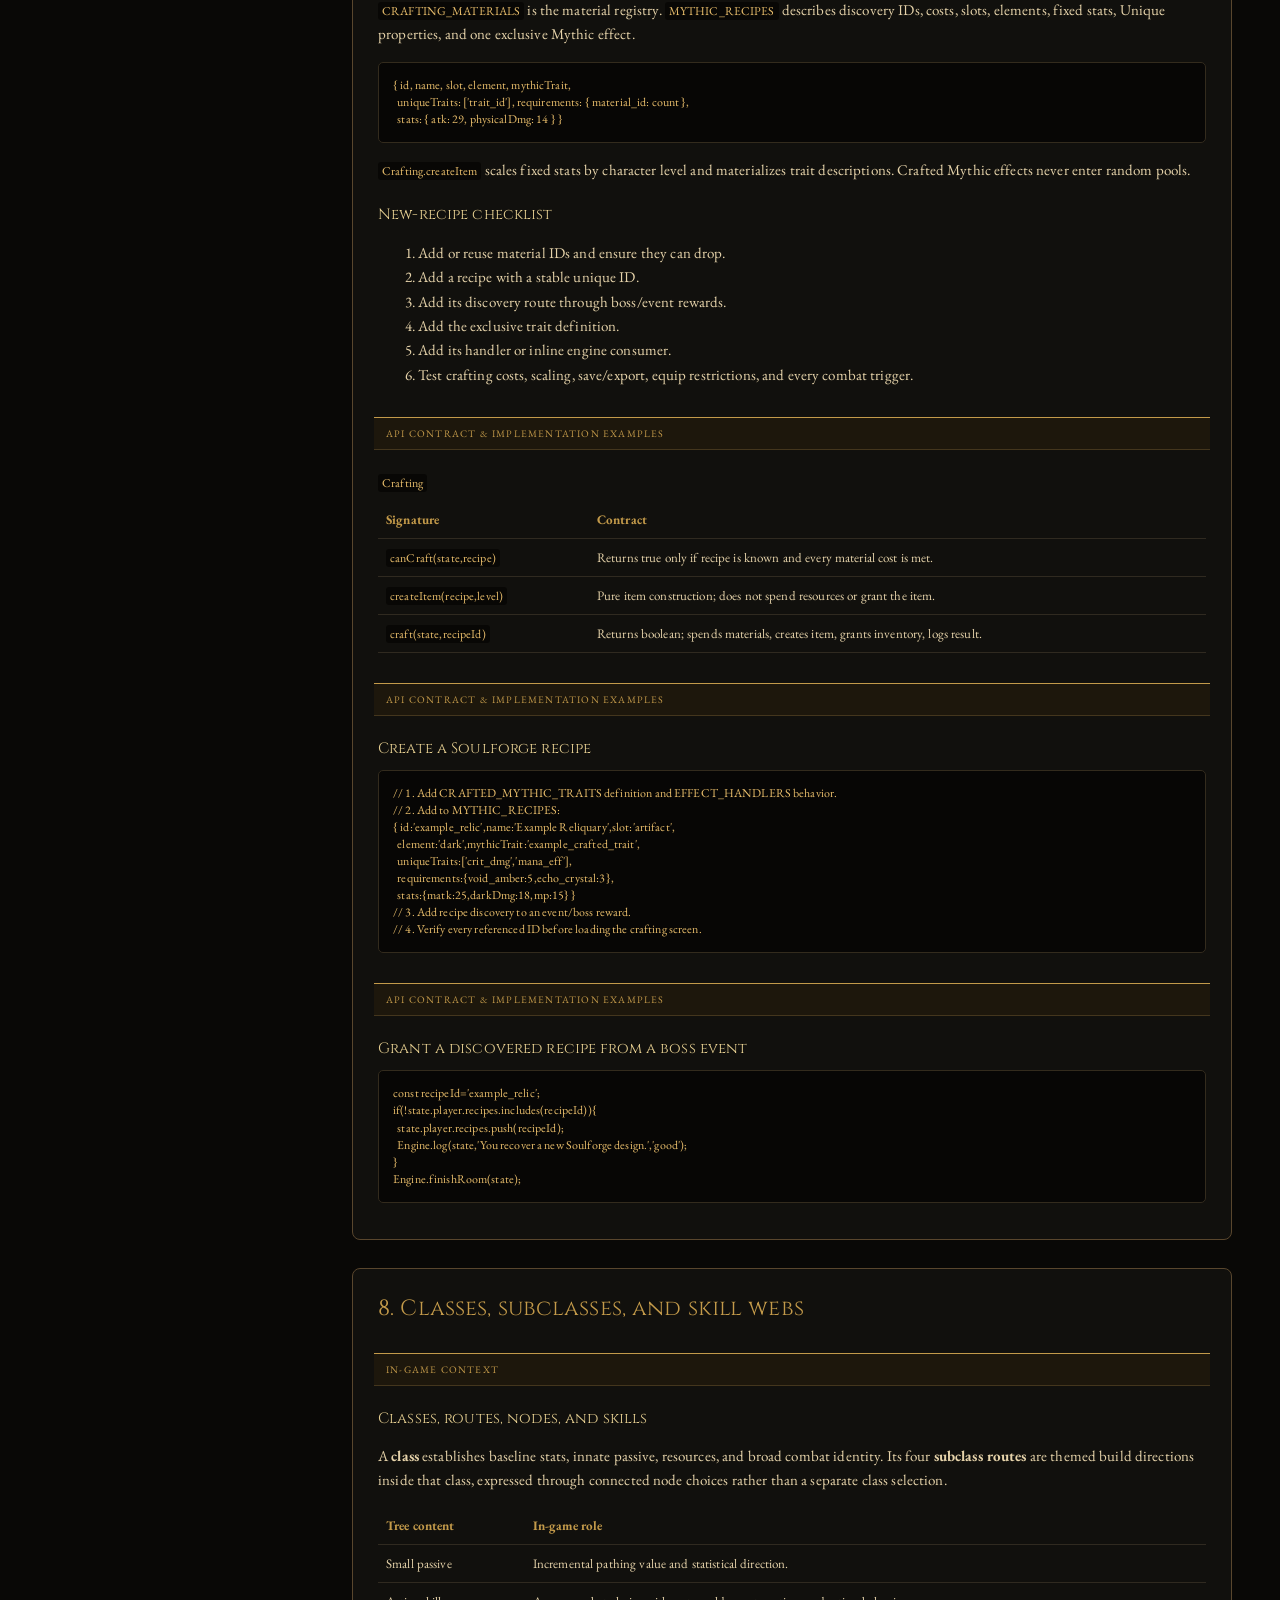
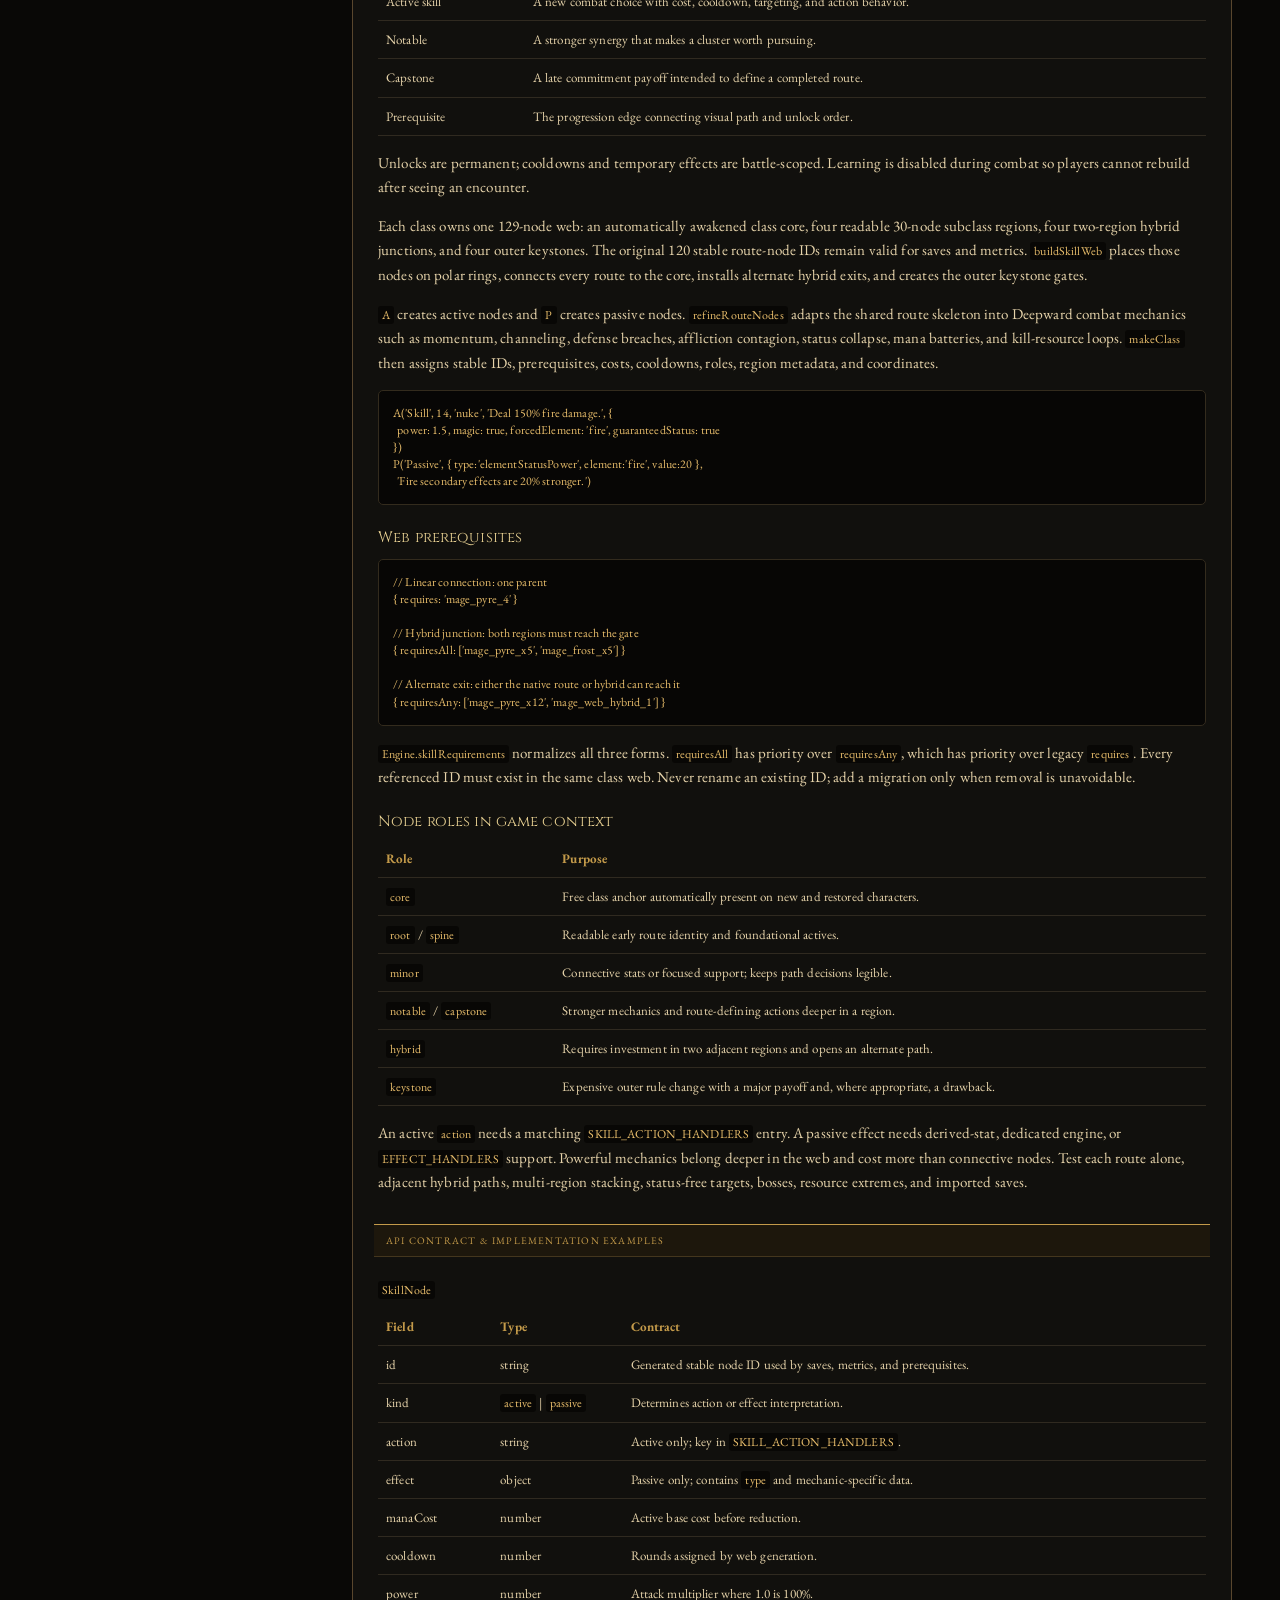
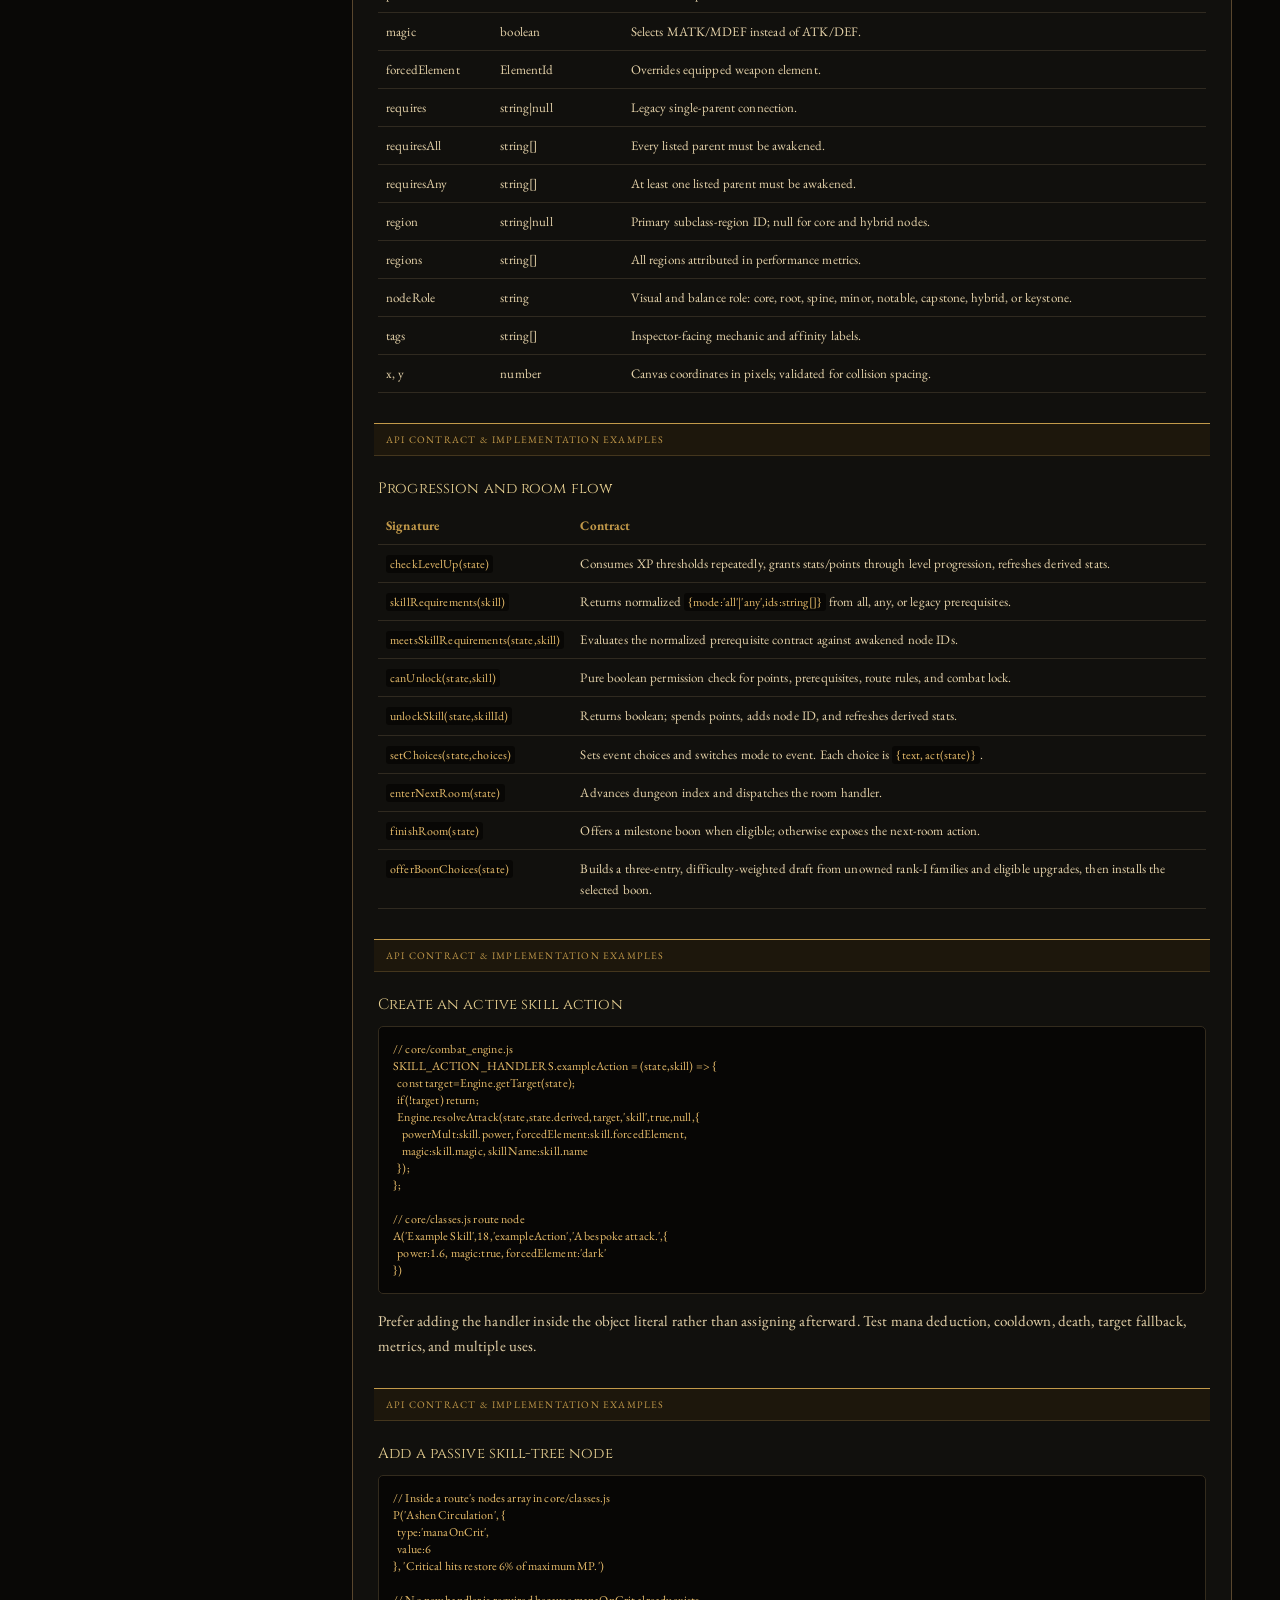
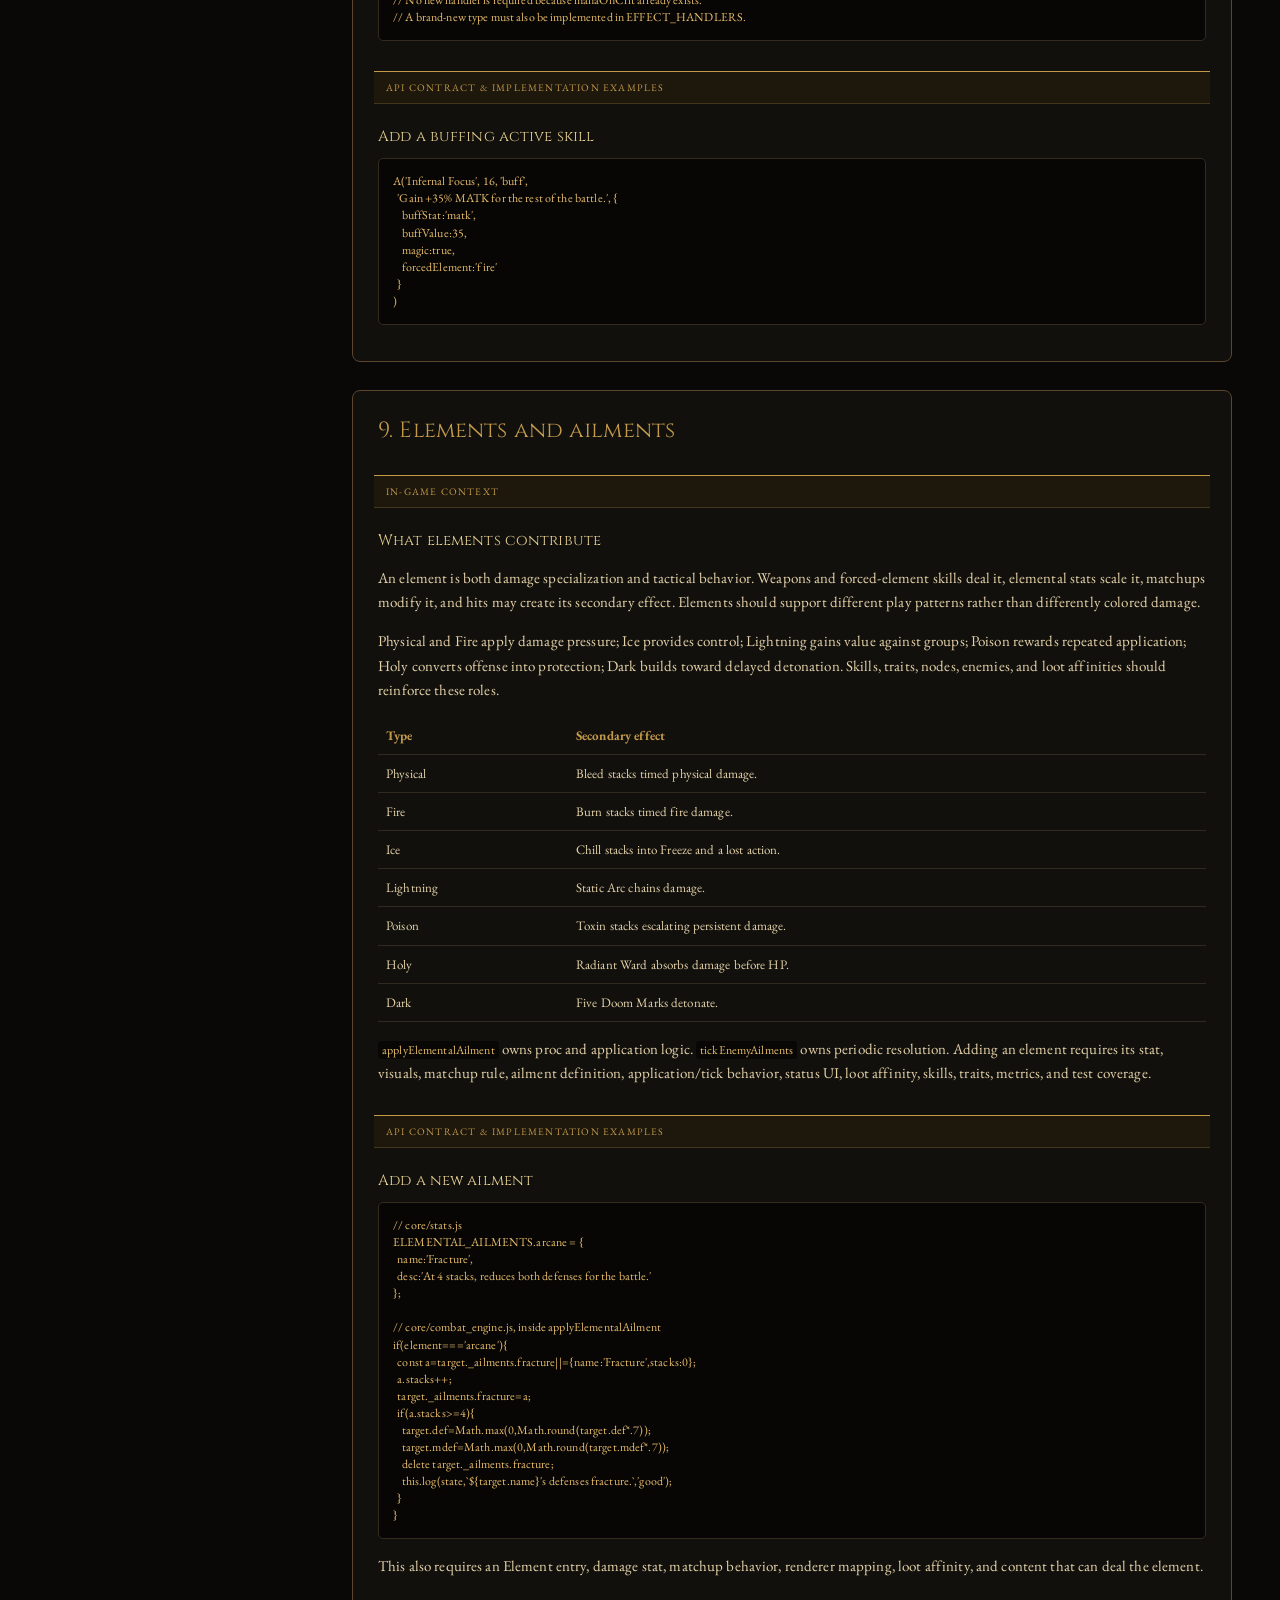
==== commit 401378d8: "Refactor app state handling and refresh UI flows" ====
--- a/developer.html
+++ b/developer.html
@@ -34,45 +34,52 @@
  derived: { ...stats, maxHp, maxMp, traits }, log: [], settings: {}, ui: {}
 }</code></pre><p><code>newGame</code> creates a player, starter equipment, UI state, and derived sheet. <code>descend</code> creates a run and enters its first room. <code>returnToTown</code> clears run state and restores resources.</p><h3>Lifetime boundaries</h3><table><tr><th>Lifetime</th><th>Examples</th></tr><tr><td>Permanent</td><td>Level, XP, gold, inventory, equipment, known recipes, materials, unlocked nodes.</td></tr><tr><td>Dungeon</td><td>Room sequence, current room, difficulty, dungeon buffs, altar pacts.</td></tr><tr><td>Battle</td><td>Enemies, round, target, temporary buffs, ailments, ward, initiative, trait counters.</td></tr><tr><td>Render only</td><td>Tooltip DOM, animated bar history, open overlays, pending comparison.</td></tr></table></section>
 
-<section id="balance"><h2>4. Stats and balance</h2><p><code>stats.js</code> defines <code>CORE_STATS</code>, <code>ELEMENTS</code>, generated elemental stats, and lookup tables. Every item stat must exist in <code>STAT_BY_ID</code>.</p><table><tr><th>Stats</th><th>Purpose</th></tr><tr><td>ATK / MATK</td><td>Physical and magical attack inputs.</td></tr><tr><td>DEF / MDEF</td><td>Physical and magical defense inputs.</td></tr><tr><td>SPD</td><td>Initiative and fleeing.</td></tr><tr><td>HIT EFF / HIT RES</td><td>Hit chance, avoidance pressure, and critical contribution.</td></tr><tr><td>HP / MP</td><td>Flat equipment resource-cap additions.</td></tr><tr><td>Element Dmg</td><td>Percentage bonus for its damage type.</td></tr></table><p><code>Engine.computeDerived</code> combines base formulas, level growth, class modifiers, item stats, skill passives, conversions, and dungeon modifiers. <code>Engine.effectiveStat</code> layers temporary combat percentages on the sheet. <code>Engine.statModifiers</code> supplies visible temporary-source tooltips.</p><p>Put adjustable numbers in <code>BALANCE</code>. Test early, middle, and late levels whenever changing a curve. Balance against exported samples, not one unusually lucky run.</p></section>
+<section id="balance"><h2>4. Stats and balance</h2><p><code>stats.js</code> defines <code>CORE_STATS</code>, <code>ELEMENTS</code>, generated elemental stats, and lookup tables. Every item stat must exist in <code>STAT_BY_ID</code>.</p><table><tr><th>Stats</th><th>Purpose</th></tr><tr><td>ATK / MATK</td><td>Physical and magical attack inputs.</td></tr><tr><td>DEF / MDEF</td><td>Physical and magical defense inputs.</td></tr><tr><td>SPD</td><td>Initiative and fleeing.</td></tr><tr><td>HIT EFF / HIT RES</td><td>Hit chance, avoidance pressure, and critical contribution.</td></tr><tr><td>HP / MP</td><td>Flat equipment resource-cap additions.</td></tr><tr><td>Element Dmg</td><td>Percentage bonus for its damage type.</td></tr></table><p><code>Engine.computeDerived</code> combines base formulas, level growth, class modifiers, item stats, skill passives, conversions, and dungeon modifiers. <code>Engine.effectiveStat</code> layers temporary combat percentages on the sheet. <code>Engine.statModifiers</code> supplies visible temporary-source tooltips.</p><h3>Current scaling contract</h3><ul><li>Item rolls use <code>level ^ BALANCE.itemLevelExponent</code>, then apply stat and rarity multipliers.</li><li><code>BALANCE.damageMitigation(defense, attackPower)</code> returns proportional reduction with a hard cap; defense cannot reduce ordinary damage to a permanent one-damage floor.</li><li>Hit chance is bounded by <code>BALANCE.hitChance</code>, while HIT EFF contributes to critical chance through a square-root curve and final critical chance is capped.</li><li><code>BALANCE.difficultyMultiplier</code> combines the selected base multiplier with level-ramped <code>endgamePressure</code>.</li><li>Pack frequency ramps through <code>monsterPackChance</code>, and boss HP gains a separate late-game <code>bossDurability</code> curve.</li><li>Town material bundles use <code>BALANCE.materialBundleCost(level)</code>; price targets the expected number of random bundles needed to satisfy one authored Mythic recipe.</li></ul><p>Put adjustable numbers in <code>BALANCE</code>. Test early, middle, and late levels whenever changing a curve. Balance against exported samples, not one unusually lucky run.</p></section>
 
 <section id="loot"><h2>5. Gear and loot</h2><pre><code>{ uid, name, slot, slotLabel, tier, ilvl, stats,
   uniqueTraits: [], mythicTrait: null, element, crafted? }</code></pre><p><code>TIERS</code> defines stat count, trait count, rarity weight, stat multiplier, roll range, and trait multiplier. Traits begin at Ultra Rare. <code>SLOTS</code> defines the ten equip positions and their favored stat rolls.</p><h3>Item generation</h3><ol><li><code>rollTier</code> applies base and difficulty-adjusted rarity weights.</li><li><code>pickSlot</code> selects an equipment position.</li><li><code>rollStatsForSlot</code> makes distinct weighted stat picks.</li><li><code>lootAffinities</code> favors class stats and learned route damage types.</li><li><code>rollTraits</code> filters the pool by exact tier and allowed slot.</li><li><code>nameItem</code> combines tier prefix, slot noun, and high-tier suffix.</li></ol><p>Adding a slot requires changes to <code>SLOTS</code>, initial equipment state, save restoration, naming data, exclusive trait pools, and equipment UI assumptions.</p></section>
 
-<section id="traits"><h2>6. Traits and effects</h2><pre><code>{ id, name, type, base, perLvl, tier?, allowedSlots?,
+<section id="traits"><h2>6. Traits and effects</h2><pre><code>{ id, name, type, base, perLvl, tier?, allowedSlots?, stackGroup?,
   source?, target?, element?, desc: value =&gt; 'description' }</code></pre><p>Random drops use <code>GEAR_TRAITS</code>; random Mythics use <code>MYTHIC_TRAITS</code>; Soulforge gear uses <code>CRAFTED_MYTHIC_TRAITS</code>. Legacy <code>UNIQUE_TRAITS</code> also supplies fixed crafted properties.</p><p>A trait is functional only if its type is consumed by derived-stat calculation, rewards, a dedicated engine check, or <code>EFFECT_HANDLERS</code>.</p><h3>Combat effect context</h3><pre><code>{ direction, damage, attacker, target, targetName, source,
   player, derived, maxHp, maxMp, combat, combo, isCrit,
-  element, kind, notes }</code></pre><ul><li>Always check <code>direction</code> before applying offensive or defensive logic.</li><li>Cap permanent battle stacks and define reset/consumption rules.</li><li>Use combat fields for battle-only counters.</li><li>Account for bosses, multi-target fights, misses, overkill, and death.</li><li>Record secondary damage and healing in metrics.</li><li>Make the tooltip match the actual order, cap, scope, and duration.</li></ul></section>
+  element, kind, notes }</code></pre><p>Handlers receive <code>(ctx, value, trait)</code>; use the full trait object for fields such as cadence, cap, threshold, drawback, or cooldown reduction. Generated effects sharing a <code>stackGroup</code> are combined by <code>Engine.consolidateItemTraits</code>. The first copy applies at full value, later copies contribute diminishing value, and type-specific caps protect chance and multiplier effects. Crafted traits without a group remain independent. Legacy generated trait IDs are recognized so imported older saves receive the same stacking rules.</p><ul><li>Always check <code>direction</code> before applying offensive or defensive logic.</li><li>Cap permanent battle stacks and define reset/consumption rules.</li><li>Use combat fields for battle-only counters.</li><li>Account for bosses, multi-target fights, misses, overkill, and death.</li><li>Record secondary damage and healing in metrics.</li><li>Make the tooltip match the actual order, cap, scope, and duration.</li></ul></section>
 
 <section id="crafting"><h2>7. Soulforge crafting</h2><p><code>CRAFTING_MATERIALS</code> is the material registry. <code>MYTHIC_RECIPES</code> describes discovery IDs, costs, slots, elements, fixed stats, Unique properties, and one exclusive Mythic effect.</p><pre><code>{ id, name, slot, element, mythicTrait,
   uniqueTraits: ['trait_id'], requirements: { material_id: count },
   stats: { atk: 29, physicalDmg: 14 } }</code></pre><p><code>Crafting.createItem</code> scales fixed stats by character level and materializes trait descriptions. Crafted Mythic effects never enter random pools.</p><h3>New-recipe checklist</h3><ol><li>Add or reuse material IDs and ensure they can drop.</li><li>Add a recipe with a stable unique ID.</li><li>Add its discovery route through boss/event rewards.</li><li>Add the exclusive trait definition.</li><li>Add its handler or inline engine consumer.</li><li>Test crafting costs, scaling, save/export, equip restrictions, and every combat trigger.</li></ol></section>
 
-<section id="skills"><h2>8. Classes, subclasses, and skill trees</h2><p><code>A</code> creates active nodes and <code>P</code> creates passive nodes. <code>makeClass</code> expands each of four routes into spine, mastery, expansion, outer-ring, and ailment branches, then assigns IDs, coordinates, prerequisites, costs, cooldowns, roles, and branch labels.</p><pre><code>A('Skill', 14, 'nuke', 'Deal 150% fire damage.', {
+<section id="skills"><h2>8. Classes, subclasses, and skill webs</h2><p>Each class owns one 129-node web: an automatically awakened class core, four readable 30-node subclass regions, four two-region hybrid junctions, and four outer keystones. The original 120 stable route-node IDs remain valid for saves and metrics. <code>buildSkillWeb</code> places those nodes on polar rings, connects every route to the core, installs alternate hybrid exits, and creates the outer keystone gates.</p><p><code>A</code> creates active nodes and <code>P</code> creates passive nodes. <code>refineRouteNodes</code> adapts the shared route skeleton into Deepward combat mechanics such as momentum, channeling, defense breaches, affliction contagion, status collapse, mana batteries, and kill-resource loops. <code>makeClass</code> then assigns stable IDs, prerequisites, costs, cooldowns, roles, region metadata, and coordinates.</p><pre><code>A('Skill', 14, 'nuke', 'Deal 150% fire damage.', {
   power: 1.5, magic: true, forcedElement: 'fire', guaranteedStatus: true
 })
 P('Passive', { type:'elementStatusPower', element:'fire', value:20 },
-  'Fire secondary effects are 20% stronger.')</code></pre><p>An active <code>action</code> needs a matching <code>SKILL_ACTION_HANDLERS</code> entry. A passive effect needs derived-stat or effect-handler support. Prerequisite IDs must resolve. Keep node centers separated and expand the renderer canvas when routes grow.</p><p>Route identity matters: its stats, resource loop, element, active skills, notables, and capstone should reinforce a build rather than become generically optimal.</p></section>
+  'Fire secondary effects are 20% stronger.')</code></pre><h3>Web prerequisites</h3><pre><code>// Linear connection: one parent
+{ requires: 'mage_pyre_4' }
+
+// Hybrid junction: both regions must reach the gate
+{ requiresAll: ['mage_pyre_x5', 'mage_frost_x5'] }
+
+// Alternate exit: either the native route or hybrid can reach it
+{ requiresAny: ['mage_pyre_x12', 'mage_web_hybrid_1'] }</code></pre><p><code>Engine.skillRequirements</code> normalizes all three forms. <code>requiresAll</code> has priority over <code>requiresAny</code>, which has priority over legacy <code>requires</code>. Every referenced ID must exist in the same class web. Never rename an existing ID; add a migration only when removal is unavoidable.</p><h3>Node roles in game context</h3><table><tr><th>Role</th><th>Purpose</th></tr><tr><td><code>core</code></td><td>Free class anchor automatically present on new and restored characters.</td></tr><tr><td><code>root</code> / <code>spine</code></td><td>Readable early route identity and foundational actives.</td></tr><tr><td><code>minor</code></td><td>Connective stats or focused support; keeps path decisions legible.</td></tr><tr><td><code>notable</code> / <code>capstone</code></td><td>Stronger mechanics and route-defining actions deeper in a region.</td></tr><tr><td><code>hybrid</code></td><td>Requires investment in two adjacent regions and opens an alternate path.</td></tr><tr><td><code>keystone</code></td><td>Expensive outer rule change with a major payoff and, where appropriate, a drawback.</td></tr></table><p>An active <code>action</code> needs a matching <code>SKILL_ACTION_HANDLERS</code> entry. A passive effect needs derived-stat, dedicated engine, or <code>EFFECT_HANDLERS</code> support. Powerful mechanics belong deeper in the web and cost more than connective nodes. Test each route alone, adjacent hybrid paths, multi-region stacking, status-free targets, bosses, resource extremes, and imported saves.</p></section>
 
 <section id="elements"><h2>9. Elements and ailments</h2><table><tr><th>Type</th><th>Secondary effect</th></tr><tr><td>Physical</td><td>Bleed stacks timed physical damage.</td></tr><tr><td>Fire</td><td>Burn stacks timed fire damage.</td></tr><tr><td>Ice</td><td>Chill stacks into Freeze and a lost action.</td></tr><tr><td>Lightning</td><td>Static Arc chains damage.</td></tr><tr><td>Poison</td><td>Toxin stacks escalating persistent damage.</td></tr><tr><td>Holy</td><td>Radiant Ward absorbs damage before HP.</td></tr><tr><td>Dark</td><td>Five Doom Marks detonate.</td></tr></table><p><code>applyElementalAilment</code> owns proc and application logic. <code>tickEnemyAilments</code> owns periodic resolution. Adding an element requires its stat, visuals, matchup rule, ailment definition, application/tick behavior, status UI, loot affinity, skills, traits, metrics, and test coverage.</p></section>
 
 <section id="enemies"><h2>10. Enemies and bosses</h2><p><code>MONSTER_TEMPLATES</code> and <code>BOSS_TEMPLATES</code> define ratios, moves, elements, and flavor. Move helpers create strikes, buffs, heals, and debuffs. <code>ENEMY_IDENTITIES</code> adds an authored tactical role, stat modifiers, charge bias, and utility bias.</p><pre><code>{ id, name, icon, element, flavor, atk, def, matk, mdef, spd,
   moves: [Strike('Move', 1.2, { dotPct: 5 })] }
 Identity('Tactical role', 'Player-facing explanation',
-  { atk:1.15, hp:.9, spd:1.1 }, chargeBias, utilityBias)</code></pre><p><code>monsterFromTemplate</code> combines level scaling, difficulty, early-game mercy, identity modifiers, and per-spawn variance. Every new enemy needs an identity. Test its minimum and maximum rolls, solo and pack behavior, charge/utility cadence, status pressure, elemental matchup, and boss phase.</p></section>
-
-<section id="combat"><h2>11. Combat lifecycle</h2><ol><li><code>startCombat</code> refreshes stats and creates encounter state.</li><li>The player locks an action.</li><li><code>resolveRound</code> sorts living actors by SPD plus bounded jitter.</li><li>Actors resolve sequentially with visible delays.</li><li><code>resolveAttack</code> handles hit, crit, defense, elements, traits, HP, ailments, and telemetry.</li><li><code>endOfRound</code> ticks regeneration, DoTs, ailments, cooldowns, statuses, retargeting, revival, and victory.</li><li><code>endCombat</code> records the result and advances room flow.</li></ol><h3>Damage order</h3><pre><code>attack power → defense → element bonus/matchup → critical
+  { atk:1.15, hp:.9, spd:1.1 }, chargeBias, utilityBias)</code></pre><p><code>monsterFromTemplate</code> combines level scaling, the effective difficulty multiplier, early-game mercy, identity modifiers, boss durability, and per-spawn variance. <code>generateBattleGroup</code> uses the level-ramped pack chance, so early encounters favor readable single enemies while later floors apply more group pressure. Every new enemy needs an identity. Test its minimum and maximum rolls, solo and pack behavior, charge/utility cadence, status pressure, elemental matchup, and boss phase.</p></section>
+
+<section id="combat"><h2>11. Combat lifecycle</h2><ol><li><code>startCombat</code> refreshes stats and creates encounter state.</li><li>The player locks an action.</li><li><code>resolveRound</code> sorts living actors by SPD plus bounded jitter.</li><li>Actors resolve sequentially with visible delays.</li><li><code>resolveAttack</code> handles hit, crit, defense, elements, traits, HP, ailments, and telemetry.</li><li><code>endOfRound</code> ticks regeneration, DoTs, ailments, cooldowns, statuses, retargeting, revival, and victory.</li><li><code>endCombat</code> records the result and advances room flow.</li></ol><h3>Damage order</h3><pre><code>attack power → proportional defense mitigation → element bonus/matchup → critical
 → outgoing traits → HP damage → ailments and secondary hits
 
 incoming roll → defensive traits → Defend mitigation → Radiant Ward → HP</code></pre><p>Ordering is part of balance. Document intentional changes. Gear changes and skill learning are forbidden in combat. Controls remain disabled while a round is resolving.</p></section>
 
 <section id="dungeons"><h2>12. Dungeons and events</h2><p><code>generateDungeon</code> chooses theme, difficulty, room count, weighted rooms, pacing corrections, two Depth Laws, and a boss. <code>enforceCombatPacing</code> limits non-combat streaks and enforces a minimum fight share. A three-option boon draft occurs after every second cleared non-boss room, and selected boons persist until the run ends.</p><h3>Boons and upgrades</h3><p><code>DUNGEON_BOONS</code> defines each rank-I family. <code>BOON_POWER_BY_ID</code> assigns its intrinsic <code>lesser</code>, <code>greater</code>, or <code>mythic</code> power rarity; <code>BOON_POWER_TIERS</code> supplies base draw weights. <code>upgradedDungeonBoon(base,tier)</code> materializes ranks I–III and uses <code>BOON_UPGRADE_TEXT</code> for rank-specific descriptions. Power rarity and upgrade rank are separate: rarity controls how often a family is offered, while rank describes the owned chain level.</p><p><code>Engine.offerBoonChoices</code> uses weighted sampling without replacement. Greater and Mythic weights increase with <code>difficulty.boonRarityBonus</code>, while Lesser weight decreases. Eligible rank-II and rank-III entries enter the same pool only when the preceding rank is owned; their weights are additionally reduced, so an upgrade is possible but never guaranteed. Claiming an upgrade replaces the prior rank instead of stacking it.</p><p><code>EVENT_HANDLERS</code> covers battles, chests, merchants, gambling, traps, shrines, mysteries, bosses, ambushes, archives, wells, collapses, healers, altars, bonfires, black markets, puzzles, foraging, guarded caches, deep pools, and camps.</p><h3>Add a boon</h3><ol><li>Add a stable-ID rank-I definition to <code>DUNGEON_BOONS</code>.</li><li>Assign the ID in <code>BOON_POWER_BY_ID</code> based on total run impact, not numerical size alone.</li><li>Add both higher-rank descriptions to <code>BOON_UPGRADE_TEXT</code>.</li><li>Implement exceptional scaling in <code>upgradedDungeonBoon</code>; generic numeric effects may use its default scaling.</li><li>Register any new effect type in the appropriate combat trait hook or add the temporary skill action handler.</li><li>Test all three ranks, replacement behavior, battle resets, run cleanup, and draft frequency on every difficulty.</li></ol><h3>Add an event</h3><ol><li>Add its room weight in the generator.</li><li>Add <code>EVENT_HANDLERS[type](state)</code>.</li><li>Log the event and set choices or begin combat.</li><li>Ensure all branches eventually finish the room or enter a terminal flow.</li><li>Choose the correct duration for rewards and penalties.</li><li>Test insufficient resources, repeated events, save boundaries, and defeat paths.</li></ol></section>
 
-<section id="ui"><h2>13. Rendering and UI</h2><p><code>renderer.js</code> builds HTML strings. <code>render()</code> chooses the scene, updates <code>#app</code>, applies theme classes, saves, animates bars, and upgrades title attributes into custom tooltips.</p><p>Global callbacks live in <code>event_wiring.js</code> because inline event attributes need global functions. Keep callbacks thin and escape player-controlled or imported strings with <code>U.escapeHtml</code>.</p><h3>Overlay contract</h3><ul><li>Open/closed state lives in <code>state.ui</code>.</li><li>The backdrop closes the overlay.</li><li>Mutation restrictions are enforced in the engine as well as UI.</li><li>Combat controls disable during resolution.</li><li>New animation respects <code>reduceMotion</code>.</li><li>Layouts are tested on narrow screens.</li></ul><p>Reuse CSS variables, tier colors, panels, buttons, typography, tooltip behavior, and animation language in <code>deepward-style.css</code>.</p></section>
-
-<section id="saves"><h2>14. Saving and migration</h2><p><code>SaveSystem</code> stores <code>deepward-save-v1</code> in localStorage and exports JSON. Snapshots exclude live dungeon and combat state so loading resumes safely in town.</p><p><code>validate</code> rejects unrelated or future-version saves. <code>restore</code> sanitizes strings, validates item slots and stats, reconstructs equipment, defaults fields, clears transient flags, recomputes derived stats, and refills resources.</p><h3>Schema changes</h3><ol><li>Increment the version for incompatible changes.</li><li>Migrate older payloads before restoration.</li><li>Default every new optional field.</li><li>Never serialize callbacks, timers, DOM nodes, functions, or circular combat references.</li><li>Test local load, export/import, invalid JSON, missing fields, and an older fixture.</li></ol></section>
-
-<section id="metrics"><h2>15. Balance metrics</h2><p>Telemetry is local-only under <code>deepward-balance-metrics-v1</code>. Nothing leaves the browser unless the player exports it. Metrics cover totals, actions, elemental results, loot tiers, difficulty outcomes, combat rounds, and performance for classes, subclasses, nodes, skills, items, traits, and mobs.</p><p>Record at the owning boundary: battle start/end, dungeon outcome, mob action, skill use, rewards, loot decisions, damage, and healing. Use stable IDs for keys.</p><h3>Analysis guidance</h3><ul><li>Compare win rate and average rounds by level and difficulty.</li><li>Use mob damage caused/received and player deaths to identify outliers.</li><li>Compare skill use, damage, healing, kills, and MP efficiency.</li><li>Read trait or node win rate alongside pick rate and sample size.</li><li>Do not balance around tiny samples or one optimized build.</li></ul></section>
+<section id="ui"><h2>13. Rendering and UI</h2><p><code>renderer.js</code> builds HTML strings. <code>render()</code> chooses the scene, updates <code>#app</code>, applies theme classes, saves, animates bars, and upgrades title attributes into custom tooltips.</p><p>The skill-web overlay renders region backdrops, every normalized prerequisite edge, node-role seals, a persistent inspector, and region-focus navigation. Selection and viewport scroll live in <code>state.ui</code>; rerenders restore the previous map position. Locked nodes remain selectable so their mechanic and missing prerequisites can be inspected.</p><p>Global callbacks live in <code>event_wiring.js</code> because inline event attributes need global functions. Keep callbacks thin and escape player-controlled or imported strings with <code>U.escapeHtml</code>.</p><h3>Overlay contract</h3><ul><li>Open/closed state lives in <code>state.ui</code>.</li><li>The backdrop closes the overlay.</li><li>Mutation restrictions are enforced in the engine as well as UI.</li><li>Combat controls disable during resolution.</li><li>New animation respects <code>reduceMotion</code>.</li><li>Layouts are tested on narrow screens.</li></ul><p>Reuse CSS variables, tier colors, panels, buttons, typography, tooltip behavior, and animation language in <code>deepward-style.css</code>.</p></section>
+
+<section id="saves"><h2>14. Saving and migration</h2><p><code>SaveSystem</code> stores <code>deepward-save-v1</code> in localStorage and exports JSON. Snapshots exclude live dungeon and combat state so loading resumes safely in town.</p><p><code>validate</code> rejects unrelated or future-version saves. <code>restore</code> sanitizes strings, validates item slots and stats, filters unlocked node IDs against the selected class, inserts the free class-core ID when absent, reconstructs equipment, defaults fields, clears transient flags, recomputes derived stats, and refills resources. Keeping all pre-web route IDs stable makes earlier saves compatible without refunding or remapping their nodes.</p><h3>Schema changes</h3><ol><li>Increment the version for incompatible changes.</li><li>Migrate older payloads before restoration.</li><li>Default every new optional field.</li><li>Never serialize callbacks, timers, DOM nodes, functions, or circular combat references.</li><li>Test local load, export/import, invalid JSON, missing fields, and an older fixture.</li></ol></section>
+
+<section id="metrics"><h2>15. Balance metrics</h2><p>Telemetry is local-only under <code>deepward-balance-metrics-v1</code>. Nothing leaves the browser unless the player exports it. Metrics cover totals, actions, elemental results, loot tiers, difficulty outcomes, combat rounds, and performance for classes, subclasses, nodes, skills, items, traits, and mobs.</p><p>Web-node records include unlock count, primary region, all attributed regions, node role, kind, and effect/action type. Hybrid nodes contribute to both adjacent subclass samples; the class core does not create a fake subclass record. Record at the owning boundary: battle start/end, dungeon outcome, node unlock, mob action, skill use, rewards, loot decisions, damage, and healing. Use stable IDs for keys.</p><h3>Analysis guidance</h3><ul><li>Compare win rate and average rounds by level and difficulty.</li><li>Use mob damage caused/received and player deaths to identify outliers.</li><li>Compare skill use, damage, healing, kills, and MP efficiency.</li><li>Read trait or node win rate alongside pick rate and sample size.</li><li>Compare keystone and hybrid performance against their point gates, not early minor nodes.</li><li>Do not balance around tiny samples or one optimized build.</li></ul></section>
 
 <section id="testing"><h2>16. Testing and debugging</h2><h3>Static checks</h3><pre><code>node --check core/file.js
 git diff --check</code></pre><p>Also validate duplicate IDs, unknown stats, missing recipe/trait references, missing enemy identities, unresolved skill prerequisites, node collisions, missing action handlers, and undersized trait pools.</p><h3>Manual smoke test</h3><ol><li>Create every class and inspect derived stats.</li><li>Test attack, cast, defend, skills, targeting, flee, death, revive, and victory.</li><li>Test modified traits alone and in multi-enemy encounters.</li><li>Verify equipment and learning are blocked during combat.</li><li>Complete ordinary rooms, boss, reward, merchant, and crafting flows.</li><li>Save, reload, export, import, and export metrics.</li><li>Test all combat speeds, reduced motion, and mobile width.</li></ol><h3>Console probes</h3><pre><code>STATE
@@ -94,7 +101,7 @@
 
 // Materialized on an item
 { id, name, type, value, desc, source?, target?, element? }</code></pre><p>Rolled value is normally <code>(base + perLvl * level) * tier.traitValueMult</code>, rounded to one decimal. Crafted traits omit the tier multiplier. <code>desc</code changes from a function to a string during materialization.</p>
-<h3><code>SkillNode</code></h3><table><tr><th>Field</th><th>Type</th><th>Contract</th></tr><tr><td>id</td><td>string</td><td>Generated stable node ID used by saves and prerequisites.</td></tr><tr><td>kind</td><td><code>active</code> | <code>passive</code></td><td>Determines action or effect interpretation.</td></tr><tr><td>action</td><td>string</td><td>Active only; key in <code>SKILL_ACTION_HANDLERS</code>.</td></tr><tr><td>effect</td><td>object</td><td>Passive only; contains <code>type</code> and mechanic-specific data.</td></tr><tr><td>manaCost</td><td>number</td><td>Active base cost before reduction.</td></tr><tr><td>cooldown</td><td>number</td><td>Rounds assigned by tree generation.</td></tr><tr><td>power</td><td>number</td><td>Attack multiplier where 1.0 is 100%.</td></tr><tr><td>magic</td><td>boolean</td><td>Selects MATK/MDEF instead of ATK/DEF.</td></tr><tr><td>forcedElement</td><td>ElementId</td><td>Overrides equipped weapon element.</td></tr><tr><td>requires</td><td>string|null</td><td>Existing parent node ID.</td></tr><tr><td>x, y</td><td>number</td><td>Canvas coordinates in pixels.</td></tr></table>
+<h3><code>SkillNode</code></h3><table><tr><th>Field</th><th>Type</th><th>Contract</th></tr><tr><td>id</td><td>string</td><td>Generated stable node ID used by saves, metrics, and prerequisites.</td></tr><tr><td>kind</td><td><code>active</code> | <code>passive</code></td><td>Determines action or effect interpretation.</td></tr><tr><td>action</td><td>string</td><td>Active only; key in <code>SKILL_ACTION_HANDLERS</code>.</td></tr><tr><td>effect</td><td>object</td><td>Passive only; contains <code>type</code> and mechanic-specific data.</td></tr><tr><td>manaCost</td><td>number</td><td>Active base cost before reduction.</td></tr><tr><td>cooldown</td><td>number</td><td>Rounds assigned by web generation.</td></tr><tr><td>power</td><td>number</td><td>Attack multiplier where 1.0 is 100%.</td></tr><tr><td>magic</td><td>boolean</td><td>Selects MATK/MDEF instead of ATK/DEF.</td></tr><tr><td>forcedElement</td><td>ElementId</td><td>Overrides equipped weapon element.</td></tr><tr><td>requires</td><td>string|null</td><td>Legacy single-parent connection.</td></tr><tr><td>requiresAll</td><td>string[]</td><td>Every listed parent must be awakened.</td></tr><tr><td>requiresAny</td><td>string[]</td><td>At least one listed parent must be awakened.</td></tr><tr><td>region</td><td>string|null</td><td>Primary subclass-region ID; null for core and hybrid nodes.</td></tr><tr><td>regions</td><td>string[]</td><td>All regions attributed in performance metrics.</td></tr><tr><td>nodeRole</td><td>string</td><td>Visual and balance role: core, root, spine, minor, notable, capstone, hybrid, or keystone.</td></tr><tr><td>tags</td><td>string[]</td><td>Inspector-facing mechanic and affinity labels.</td></tr><tr><td>x, y</td><td>number</td><td>Canvas coordinates in pixels; validated for collision spacing.</td></tr></table>
 <h3><code>MonsterTemplate</code>, <code>MonsterMove</code>, and <code>Identity</code></h3><pre><code>{ id, name, icon, element, flavor,
   atk, def, matk, mdef, spd, moves: MonsterMove[] }
 
@@ -130,7 +137,7 @@
     charged, magic, guaranteedStatus
   }
 ) → { hit:boolean, damage?:number, crit?:boolean }</code></pre><p>The method mutates target HP, resources, statuses, temporary trait state, log, and metrics. For monster attacks, <code>targetRef</code> is only an HP-shaped proxy while the actual player is read from state. Do not call this method without active <code>state.combat</code>.</p>
-<h3>Progression and room flow</h3><table><tr><th>Signature</th><th>Contract</th></tr><tr><td><code>checkLevelUp(state)</code></td><td>Consumes XP thresholds repeatedly, grants stats/points through level progression, refreshes derived stats.</td></tr><tr><td><code>canUnlock(state,skill)</code></td><td>Pure boolean permission check for points, prerequisites, route rules, and combat lock.</td></tr><tr><td><code>unlockSkill(state,skillId)</code></td><td>Returns boolean; spends points and adds node ID.</td></tr><tr><td><code>setChoices(state,choices)</code></td><td>Sets event choices and switches mode to event. Each choice is <code>{text, act(state)}</code>.</td></tr><tr><td><code>enterNextRoom(state)</code></td><td>Advances dungeon index and dispatches the room handler.</td></tr><tr><td><code>finishRoom(state)</code></td><td>Offers a milestone boon when eligible; otherwise exposes the next-room action.</td></tr><tr><td><code>offerBoonChoices(state)</code></td><td>Builds a three-entry, difficulty-weighted draft from unowned rank-I families and eligible upgrades, then installs the selected boon.</td></tr></table></section>
+<h3>Progression and room flow</h3><table><tr><th>Signature</th><th>Contract</th></tr><tr><td><code>checkLevelUp(state)</code></td><td>Consumes XP thresholds repeatedly, grants stats/points through level progression, refreshes derived stats.</td></tr><tr><td><code>skillRequirements(skill)</code></td><td>Returns normalized <code>{mode:'all'|'any',ids:string[]}</code> from all, any, or legacy prerequisites.</td></tr><tr><td><code>meetsSkillRequirements(state,skill)</code></td><td>Evaluates the normalized prerequisite contract against awakened node IDs.</td></tr><tr><td><code>canUnlock(state,skill)</code></td><td>Pure boolean permission check for points, prerequisites, route rules, and combat lock.</td></tr><tr><td><code>unlockSkill(state,skillId)</code></td><td>Returns boolean; spends points, adds node ID, and refreshes derived stats.</td></tr><tr><td><code>setChoices(state,choices)</code></td><td>Sets event choices and switches mode to event. Each choice is <code>{text, act(state)}</code>.</td></tr><tr><td><code>enterNextRoom(state)</code></td><td>Advances dungeon index and dispatches the room handler.</td></tr><tr><td><code>finishRoom(state)</code></td><td>Offers a milestone boon when eligible; otherwise exposes the next-room action.</td></tr><tr><td><code>offerBoonChoices(state)</code></td><td>Builds a three-entry, difficulty-weighted draft from unowned rank-I families and eligible upgrades, then installs the selected boon.</td></tr></table></section>
 
 <section id="generator-api"><h2>21. Generator API specification</h2><table><tr><th>Signature</th><th>Returns</th></tr><tr><td><code>rollTier(lootBonus=0)</code></td><td>A Tier object selected by adjusted weights.</td></tr><tr><td><code>pickSlot()</code></td><td>A Slot object; rare slots have lower weight.</td></tr><tr><td><code>rollStatsForSlot(slot,tier,level,affinities={})</code></td><td>Stat record with distinct keys and scaled integer values.</td></tr><tr><td><code>rollTraits(tier,level,pool,slot=null)</code></td><td>Materialized traits filtered by exact tier and slot.</td></tr><tr><td><code>rollMythicTrait(tier,level)</code></td><td>Rolled Mythic trait or null.</td></tr><tr><td><code>generateItem(level,opts={})</code></td><td>Complete Item instance.</td></tr><tr><td><code>monsterFromTemplate(template,level,mult=1,isBoss=false)</code></td><td>Complete randomized monster instance.</td></tr><tr><td><code>generateBattleGroup(level,difficulty)</code></td><td>Array of one to three monsters.</td></tr><tr><td><code>generateBoss(level,difficulty)</code></td><td>Single-element array containing a boss.</td></tr><tr><td><code>enforceCombatPacing(roomTypes)</code></td><td>Copied/corrected room-type array.</td></tr><tr><td><code>generateDungeon(playerLevel,difficultyId)</code></td><td>Dungeon object ending in a boss room.</td></tr></table>
 <h3><code>generateItem</code> options</h3><pre><code>{
@@ -312,6 +319,7 @@
   id:'abyss',
   name:'Abyss',
   monsterMult:2.1,
+  endgamePressure:.55,
   rewardMult:1.8,
   lootBonus:.55,
   boonRarityBonus:1.8
@@ -344,13 +352,20 @@
 console.table(testItem.uniqueTraits);
 Engine.grantItem(STATE,testItem);
 render();</code></pre>
-<h3>Test tree integrity</h3><pre><code>for(const cls of CLASSES){
+<h3>Test web integrity</h3><pre><code>for(const cls of CLASSES){
   const ids=new Set(cls.skillTree.map(node=&gt;node.id));
-  const missing=cls.skillTree.filter(node=&gt;node.requires&&!ids.has(node.requires));
+  const parents=node=&gt;[
+    ...(node.requiresAll||[]),
+    ...(node.requiresAny||[]),
+    ...(node.requires?[node.requires]:[])
+  ];
+  const missing=cls.skillTree.filter(node=&gt;
+    parents(node).some(parentId=&gt;!ids.has(parentId)));
   const duplicate=cls.skillTree.filter((node,index,all)=&gt;
     all.findIndex(other=&gt;other.id===node.id)!==index);
   console.assert(!missing.length,`${cls.id}: missing prerequisite`,missing);
   console.assert(!duplicate.length,`${cls.id}: duplicate node ID`,duplicate);
+  console.assert(cls.skillTree.length===129,`${cls.id}: unexpected web size`);
 }</code></pre>
 <p><a class="back" href="index.html">Return to Deepward</a></p></section>
 <script>
--- a/ui/deepward-style.css
+++ b/ui/deepward-style.css
@@ -1,343 +1,2720 @@
-/* ============================================================
-   DEEPWARD By: Antwaun Tune
-   ============================================================ */
-:root{
-  --bg-deep:#0b0906;
-  --bg-panel:#161209;
-  --bg-panel-2:#1e1810;
-  --bg-raised:#241d13;
-  --stone:#3a2f20;
-  --stone-lite:#54432c;
-  --ink:#e9dcbe;
-  --ink-dim:#a6957a;
-  --ink-faint:#6e6047;
-  --ember:#ff8a3d;
-  --ember-dim:#c9612a;
-  --blood:#c53c3c;
-  --mana:#3f83a8;
-  --gold:#d4af37;
-  --good:#5fae5f;
+:root {
+  --bg-deep: #0b0906;
+  --bg-panel: #161209;
+  --bg-panel-2: #1e1810;
+  --bg-raised: #241d13;
+  --stone: #3a2f20;
+  --stone-lite: #54432c;
+  --ink: #e9dcbe;
+  --ink-dim: #a6957a;
+  --ink-faint: #6e6047;
+  --ember: #ff8a3d;
+  --ember-dim: #c9612a;
+  --blood: #c53c3c;
+  --mana: #3f83a8;
+  --gold: #d4af37;
+  --good: #5fae5f;
 
-  --t-common:#9a9488;
-  --t-uncommon:#4fae5c;
-  --t-rare:#3f8fd6;
-  --t-ultra:#a25fe0;
-  --t-unique:#e08a2c;
-  --t-legendary:#e6c235;
-  --t-mythic1:#ff5f6d;
-  --t-mythic2:#7be0ff;
-  --t-mythic3:#ffd76b;
+  --t-common: #9a9488;
+  --t-uncommon: #4fae5c;
+  --t-rare: #3f8fd6;
+  --t-ultra: #a25fe0;
+  --t-unique: #e08a2c;
+  --t-legendary: #e6c235;
+  --t-mythic1: #ff5f6d;
+  --t-mythic2: #7be0ff;
+  --t-mythic3: #ffd76b;
 
-  --font-display:'Cinzel',serif;
-  --font-body:'EB Garamond',serif;
-  --font-mono:'JetBrains Mono',monospace;
-}
-*{box-sizing:border-box;}
-html,body{margin:0;padding:0;}
-body{
+  --font-display: 'Cinzel', serif;
+  --font-body: 'EB Garamond', serif;
+  --font-mono: 'JetBrains Mono', monospace;
+}
+* {
+  box-sizing: border-box;
+}
+html,
+body {
+  margin: 0;
+  padding: 0;
+}
+body {
   background:
-    radial-gradient(ellipse at 20% 0%, rgba(255,138,61,0.05), transparent 55%),
-    radial-gradient(ellipse at 80% 100%, rgba(63,143,214,0.04), transparent 55%),
-    var(--bg-deep);
-  color:var(--ink);
-  font-family:var(--font-body);
-  min-height:100vh;
-  background-attachment:fixed;
-}
-::-webkit-scrollbar{width:9px;}
-::-webkit-scrollbar-track{background:var(--bg-panel);}
-::-webkit-scrollbar-thumb{background:var(--stone-lite);border-radius:4px;}
+    radial-gradient(ellipse at 20% 0%, rgba(255, 138, 61, 0.05), transparent 55%),
+    radial-gradient(ellipse at 80% 100%, rgba(63, 143, 214, 0.04), transparent 55%), var(--bg-deep);
+  color: var(--ink);
+  font-family: var(--font-body);
+  min-height: 100vh;
+  background-attachment: fixed;
+}
+::-webkit-scrollbar {
+  width: 9px;
+}
+::-webkit-scrollbar-track {
+  background: var(--bg-panel);
+}
+::-webkit-scrollbar-thumb {
+  background: var(--stone-lite);
+  border-radius: 4px;
+}
 
-#app{max-width:1180px;margin:0 auto;padding:18px 16px 60px;}
+#app {
+  max-width: 1180px;
+  margin: 0 auto;
+  padding: 18px 16px 60px;
+}
+.panel {
+  background: linear-gradient(180deg, var(--bg-panel), var(--bg-panel-2));
+  border: 1px solid var(--stone);
+  border-radius: 6px;
+  box-shadow:
+    0 1px 0 rgba(255, 255, 255, 0.03) inset,
+    0 8px 20px rgba(0, 0, 0, 0.35);
+}
+.panel-title {
+  font-family: var(--font-display);
+  font-size: 12px;
+  letter-spacing: 0.14em;
+  color: var(--ember);
+  text-transform: uppercase;
+  padding: 9px 14px;
+  border-bottom: 1px solid var(--stone);
+  display: flex;
+  justify-content: space-between;
+  align-items: center;
+}
+.hud {
+  display: flex;
+  gap: 14px;
+  align-items: center;
+  padding: 14px 16px;
+  margin-bottom: 14px;
+  flex-wrap: wrap;
+}
+.hud-name {
+  font-family: var(--font-display);
+  font-weight: 700;
+  font-size: 20px;
+  color: var(--gold);
+  letter-spacing: 0.03em;
+}
+.hud-sub {
+  font-family: var(--font-mono);
+  font-size: 11px;
+  color: var(--ink-dim);
+}
+.bar-wrap {
+  width: 180px;
+}
+.bar-label {
+  display: flex;
+  justify-content: space-between;
+  font-family: var(--font-mono);
+  font-size: 10px;
+  color: var(--ink-dim);
+  margin-bottom: 2px;
+}
+.bar-track {
+  height: 9px;
+  border-radius: 4px;
+  background: #000;
+  border: 1px solid var(--stone);
+  overflow: hidden;
+}
+.bar-fill {
+  height: 100%;
+  transition: width 0.4s ease;
+}
+.bar-fill.bar-changing {
+  animation: bar-change 0.48s cubic-bezier(0.2, 0.75, 0.25, 1);
+}
+@keyframes bar-change {
+  from {
+    width: var(--bar-from);
+  }
+  to {
+    width: var(--bar-to);
+  }
+}
+.bar-hp {
+  background: linear-gradient(90deg, #7a2020, var(--blood));
+}
+.bar-mp {
+  background: linear-gradient(90deg, #204b63, var(--mana));
+}
+.bar-xp {
+  background: linear-gradient(90deg, #7a5e12, var(--gold));
+}
+.hud-gold {
+  font-family: var(--font-mono);
+  color: var(--gold);
+  font-size: 13px;
+  margin-left: auto;
+}
+.hud-diff {
+  font-family: var(--font-mono);
+  font-size: 11px;
+  color: var(--ink-dim);
+  padding: 3px 8px;
+  border: 1px solid var(--stone);
+  border-radius: 4px;
+}
+.save-controls {
+  display: flex;
+  gap: 4px;
+}
+.save-controls button {
+  font: 9px var(--font-mono);
+  color: var(--ink-dim);
+  background: var(--bg-raised);
+  border: 1px solid var(--stone);
+  border-radius: 4px;
+  padding: 4px 6px;
+  cursor: pointer;
+}
+.save-controls button:hover {
+  color: var(--gold);
+  border-color: var(--gold);
+}
+.title-save-actions {
+  display: flex;
+  justify-content: center;
+  gap: 8px;
+  flex-wrap: wrap;
+}
+.title-save-actions .btn {
+  flex: none;
+}
+.layout {
+  display: grid;
+  grid-template-columns: 220px 1fr 240px;
+  gap: 14px;
+  align-items: start;
+}
+@media (max-width: 880px) {
+  .layout {
+    grid-template-columns: 1fr;
+  }
+}
+.panel-tabs {
+  display: flex;
+  flex-wrap: wrap;
+  gap: 6px;
+  padding: 8px 10px;
+  border-bottom: 1px solid var(--stone);
+}
+.panel-tab {
+  font-family: var(--font-mono);
+  font-size: 10.5px;
+  color: var(--ember);
+  cursor: pointer;
+  padding: 4px 8px;
+  border: 1px solid var(--stone-lite);
+  border-radius: 4px;
+  background: var(--bg-raised);
+  white-space: nowrap;
+  transition:
+    border-color 0.15s,
+    background 0.15s;
+}
+.panel-tab:hover {
+  border-color: var(--ember);
+  background: #2a2115;
+}
+.panel-tab .tab-count {
+  color: var(--ink-dim);
+}
+.slots {
+  padding: 10px;
+  display: grid;
+  grid-template-columns: 1fr 1fr;
+  gap: 8px;
+}
+.slot {
+  background: var(--bg-raised);
+  border: 1px solid var(--stone);
+  border-radius: 5px;
+  padding: 7px 8px;
+  cursor: pointer;
+  min-height: 52px;
+  position: relative;
+  transition: border-color 0.15s;
+}
+.slot:hover {
+  border-color: var(--ember-dim);
+}
+.slot-label {
+  font-family: var(--font-mono);
+  font-size: 9px;
+  color: var(--ink-faint);
+  text-transform: uppercase;
+  letter-spacing: 0.06em;
+}
+.slot-item {
+  font-family: var(--font-body);
+  font-size: 12.5px;
+  font-weight: 600;
+  margin-top: 2px;
+  line-height: 1.2;
+}
+.slot-empty {
+  color: var(--ink-faint);
+  font-style: italic;
+  font-size: 11.5px;
+  margin-top: 4px;
+}
+.scene {
+  min-height: 420px;
+  display: flex;
+  flex-direction: column;
+}
+.scene-body {
+  padding: 16px 18px;
+  flex: 1;
+}
+.depth-track {
+  display: flex;
+  gap: 5px;
+  padding: 10px 16px 0;
+  flex-wrap: wrap;
+}
+.depth-node {
+  width: 16px;
+  height: 16px;
+  border-radius: 50%;
+  background: var(--stone);
+  border: 1px solid var(--stone-lite);
+}
+.depth-node.done {
+  background: var(--ember-dim);
+}
+.depth-node.current {
+  background: var(--ember);
+  box-shadow: 0 0 8px var(--ember);
+}
+.depth-node.boss {
+  border-radius: 3px;
+  background: var(--blood);
+}
+.log-feed {
+  font-family: var(--font-body);
+  font-size: 16.5px;
+  line-height: 1.55;
+  color: var(--ink);
+}
+.log-feed p {
+  margin: 0 0 10px;
+}
+.combat-log {
+  height: 178px;
+  overflow-y: auto;
+  padding: 9px 11px;
+  border: 1px solid var(--stone);
+  border-radius: 6px;
+  background: rgba(5, 4, 3, 0.28);
+  scrollbar-width: thin;
+}
+.combat-log p {
+  margin: 0;
+  padding: 4px 0;
+  border-bottom: 1px solid rgba(255, 255, 255, 0.035);
+  font-size: 14px;
+  line-height: 1.35;
+}
+.combat-log p:last-child {
+  border-bottom: 0;
+}
+.log-flavor {
+  color: var(--ink-dim);
+  font-style: italic;
+}
+.log-combat {
+  color: #e7c9a9;
+}
+.log-good {
+  color: var(--good);
+}
+.log-bad {
+  color: var(--blood);
+}
+.choices {
+  display: flex;
+  flex-direction: column;
+  gap: 8px;
+  margin-top: 16px;
+}
+.btn {
+  font-family: var(--font-body);
+  font-size: 15px;
+  background: var(--bg-raised);
+  color: var(--ink);
+  border: 1px solid var(--stone-lite);
+  border-radius: 5px;
+  padding: 10px 14px;
+  cursor: pointer;
+  text-align: left;
+  transition:
+    transform 0.14s,
+    border-color 0.15s,
+    background 0.15s,
+    box-shadow 0.15s;
+  position: relative;
+  overflow: hidden;
+}
+.btn:hover {
+  border-color: var(--ember);
+  background: #2a2115;
+  transform: translateX(2px);
+  box-shadow: 0 0 14px rgba(255, 138, 61, 0.12);
+}
+.btn:active {
+  transform: translateX(2px) scale(0.98);
+}
+.btn:disabled {
+  opacity: 0.4;
+  cursor: not-allowed;
+  transform: none;
+}
+.btn-primary {
+  border-color: var(--ember-dim);
+  color: var(--ember);
+  font-family: var(--font-display);
+  font-size: 13px;
+  letter-spacing: 0.05em;
+}
+.btn-danger {
+  border-color: var(--blood);
+  color: #ff9d9d;
+}
+.btn-row {
+  display: flex;
+  gap: 8px;
+  flex-wrap: wrap;
+}
+.btn-row .btn {
+  flex: 1;
+  min-width: 110px;
+  text-align: center;
+}
+.round-label {
+  font-family: var(--font-mono);
+  font-size: 11px;
+  color: var(--ink-dim);
+  display: flex;
+  align-items: center;
+  flex-wrap: wrap;
+  gap: 8px;
+  margin-bottom: 12px;
+}
+.init-strip {
+  display: flex;
+  align-items: center;
+  flex-wrap: wrap;
+  gap: 4px;
+}
+.init-chip {
+  background: var(--bg-raised);
+  border: 1px solid var(--stone-lite);
+  border-radius: 10px;
+  padding: 2px 8px;
+  font-size: 10px;
+}
+.init-chip.init-you {
+  color: var(--ember);
+  border-color: var(--ember-dim);
+}
+.init-arrow {
+  color: var(--ink-faint);
+}
+.combatants {
+  display: flex;
+  gap: 16px;
+  flex-wrap: wrap;
+  margin-bottom: 14px;
+}
+.combatant {
+  background: var(--bg-raised);
+  border: 1px solid var(--stone);
+  border-radius: 6px;
+  padding: 10px 12px;
+  min-width: 160px;
+  cursor: pointer;
+  transition:
+    border-color 0.15s,
+    box-shadow 0.15s;
+}
+.combatant:hover {
+  border-color: var(--ember-dim);
+}
+.combatant.dead {
+  opacity: 0.35;
+  cursor: default;
+}
+.combatant.targeted {
+  border-color: var(--ember);
+  box-shadow: 0 0 0 1px var(--ember) inset;
+}
+.combatant.charging {
+  border-color: var(--blood);
+}
+.combatant.acting {
+  border-color: var(--gold);
+  box-shadow: 0 0 18px rgba(212, 175, 55, 0.28);
+  transform: translateY(-2px);
+}
+.combatant.acting::after {
+  content: '';
+  position: absolute;
+  inset: -1px;
+  border: 1px solid var(--gold);
+  border-radius: 6px;
+  animation: actor-ring 0.5s ease-out;
+  pointer-events: none;
+}
+.combatant {
+  position: relative;
+}
+@keyframes actor-ring {
+  from {
+    opacity: 1;
+    transform: scale(0.96);
+  }
+  to {
+    opacity: 0;
+    transform: scale(1.08);
+  }
+}
+.combatant-name {
+  font-family: var(--font-display);
+  font-size: 13px;
+  color: var(--ember);
+}
+.enemy-element {
+  font: 8.5px var(--font-mono);
+  color: var(--ink-faint);
+  margin-top: 2px;
+  letter-spacing: 0.08em;
+}
+.enemy-identity {
+  font: 8.5px var(--font-mono);
+  color: var(--gold);
+  margin-top: 2px;
+  opacity: 0.78;
+}
+.target-mark {
+  font-size: 11px;
+}
+.combatant-hp-num {
+  font-family: var(--font-mono);
+  font-size: 10px;
+  color: var(--ink-dim);
+}
+.charge-tag {
+  margin-top: 6px;
+  font-family: var(--font-mono);
+  font-size: 9.5px;
+  color: #ff9d9d;
+  animation: charge-pulse 1.1s ease-in-out infinite;
+}
+@keyframes charge-pulse {
+  0%,
+  100% {
+    opacity: 0.65;
+  }
+  50% {
+    opacity: 1;
+  }
+}
+.affliction-row {
+  display: flex;
+  flex-wrap: wrap;
+  gap: 6px;
+  margin-bottom: 10px;
+}
+.death-penalty {
+  padding: 16px;
+  border: 1px solid #7d3028;
+  border-radius: 6px;
+  background: linear-gradient(135deg, #2a100e, #120b09);
+  box-shadow: 0 0 22px #8d261c22 inset;
+  color: var(--ink-dim);
+}
+.death-penalty > b {
+  display: block;
+  margin-bottom: 8px;
+  color: #ee7768;
+  font: 15px var(--font-display);
+  letter-spacing: 0.08em;
+}
+.death-penalty p {
+  margin: 6px 0;
+}
+.death-penalty strong {
+  color: #ff9a83;
+}
+.death-penalty small {
+  display: block;
+  margin-top: 10px;
+  color: var(--ink-faint);
+  font: 8px var(--font-mono);
+}
+.depth-laws {
+  display: flex;
+  align-items: center;
+  flex-wrap: wrap;
+  gap: 6px;
+  margin: -5px 0 12px;
+}
+.depth-laws small {
+  color: var(--ink-faint);
+  font: 8px var(--font-mono);
+  text-transform: uppercase;
+}
+.depth-law {
+  padding: 4px 8px;
+  border: 1px solid #6c5125;
+  border-radius: 999px;
+  background: #221a0d;
+  color: var(--gold);
+  font: 8px var(--font-mono);
+  box-shadow: 0 0 10px #d4af3720;
+}
+.loot-choice-head {
+  display: flex;
+  justify-content: space-between;
+  align-items: end;
+  margin: 12px 0 8px;
+}
+.loot-choice-head b {
+  color: var(--gold);
+  font: 16px var(--font-display);
+}
+.loot-choice-head span {
+  color: var(--ink-faint);
+  font: 8px var(--font-mono);
+}
+.loot-choice-grid {
+  display: grid;
+  grid-template-columns: repeat(3, minmax(0, 1fr));
+  gap: 10px;
+}
+.loot-choice-grid .item-card {
+  height: 100%;
+}
+@media (max-width: 850px) {
+  .loot-choice-grid {
+    grid-template-columns: 1fr;
+  }
+  .loot-choice-head {
+    align-items: start;
+    flex-direction: column;
+    gap: 4px;
+  }
+}
+.enemy-ailments {
+  display: flex;
+  flex-wrap: wrap;
+  justify-content: center;
+  gap: 4px;
+  margin-top: 6px;
+}
+.enemy-ailment {
+  padding: 2px 6px;
+  border: 1px solid #98642d;
+  border-radius: 999px;
+  background: #21140e;
+  color: #ffc76a;
+  font: 8px var(--font-mono);
+  box-shadow: 0 0 8px #ff7b2422;
+}
+.ailment-chill {
+  border-color: #68c9ff;
+  color: #bceaff;
+}
+.ailment-toxin {
+  border-color: #78bd45;
+  color: #b8ef86;
+}
+.ailment-doom {
+  border-color: #9b6ee8;
+  color: #d7baff;
+}
+.ailment-bleed {
+  border-color: #d35151;
+  color: #ff9c91;
+}
+.ward-tag {
+  border-color: #e8d36f !important;
+  color: #fff2a8 !important;
+  background: #29240d !important;
+  box-shadow: 0 0 10px #ffe66d33;
+}
+.affliction-tag {
+  font-family: var(--font-mono);
+  font-size: 9.5px;
+  border-radius: 8px;
+  padding: 2px 8px;
+  border: 1px solid transparent;
+}
+.affliction-tag.bad-tag {
+  color: #ff9d9d;
+  border-color: #5c2b2b;
+  background: rgba(120, 40, 40, 0.15);
+}
+.resolving-tag {
+  color: var(--gold);
+  animation: charge-pulse 0.8s ease-in-out infinite;
+}
+.combat-skill-menu {
+  margin-top: 10px;
+  border: 1px solid var(--ember-dim);
+  border-radius: 7px;
+  padding: 10px;
+  background: linear-gradient(180deg, #211b15, #171411);
+  display: grid;
+  gap: 7px;
+  box-shadow: 0 8px 25px rgba(0, 0, 0, 0.35);
+}
+.combat-action-dock {
+  position: sticky;
+  bottom: 0;
+  z-index: 8;
+  margin: 10px -8px -8px;
+  padding: 10px 8px 8px;
+  background: linear-gradient(180deg, rgba(22, 18, 9, 0), rgba(22, 18, 9, 0.98) 18%);
+  backdrop-filter: blur(3px);
+}
+.combat-actions {
+  margin-top: 5px;
+}
+.combat-actions .btn {
+  min-width: 82px;
+}
+.skill-menu-head {
+  display: flex;
+  justify-content: space-between;
+  align-items: center;
+  color: var(--gold);
+  font-family: var(--font-display);
+  font-size: 13px;
+  padding: 1px 3px 5px;
+}
+.skill-menu-head button {
+  border: 0;
+  background: none;
+  color: var(--ink-dim);
+  font-size: 20px;
+  cursor: pointer;
+}
+.skill-choice {
+  display: flex;
+  justify-content: space-between;
+  gap: 14px;
+  align-items: center;
+  width: 100%;
+  padding: 9px 11px;
+  border: 1px solid var(--stone);
+  border-radius: 5px;
+  background: var(--bg-raised);
+  color: var(--ink);
+  text-align: left;
+  cursor: pointer;
+}
+.skill-choice:hover {
+  border-color: var(--ember);
+  background: #2a2115;
+}
+.skill-choice:disabled {
+  opacity: 0.42;
+  cursor: not-allowed;
+}
+.skill-choice b {
+  display: block;
+  color: var(--ember);
+  font-family: var(--font-display);
+  font-size: 12px;
+}
+.skill-choice small {
+  display: block;
+  color: var(--ink-dim);
+  margin-top: 3px;
+}
+.skill-cost {
+  font-family: var(--font-mono);
+  font-size: 10px;
+  text-align: right;
+  white-space: nowrap;
+  color: var(--mana);
+}
+.skill-cost em {
+  color: var(--ink-dim);
+  font-style: normal;
+}
+.statsheet {
+  padding: 10px 14px;
+}
+.stat-row {
+  display: flex;
+  justify-content: space-between;
+  font-family: var(--font-mono);
+  font-size: 12px;
+  padding: 3px 0;
+  border-bottom: 1px dashed rgba(255, 255, 255, 0.05);
+  color: var(--ink-dim);
+}
+.stat-row b {
+  color: var(--ink);
+  font-weight: 600;
+}
+.stat-mod {
+  display: inline-block;
+  margin-left: 3px;
+  padding: 1px 4px;
+  border-radius: 3px;
+  font-size: 9px;
+  cursor: help;
+  border: 1px solid currentColor;
+  vertical-align: 1px;
+}
+.stat-mod.negative {
+  color: #ff8585;
+  background: rgba(140, 35, 35, 0.18);
+}
+.stat-mod.positive {
+  color: var(--good);
+  background: rgba(45, 120, 70, 0.14);
+}
+.trait-tag {
+  display: inline-block;
+  font-family: var(--font-mono);
+  font-size: 9.5px;
+  padding: 2px 6px;
+  border-radius: 3px;
+  margin: 2px 3px 0 0;
+  background: var(--bg-raised);
+  border: 1px solid var(--stone-lite);
+  color: var(--ink-dim);
+}
+.item-card {
+  border-radius: 6px;
+  padding: 10px 12px;
+  margin-bottom: 8px;
+  background: var(--bg-raised);
+  border: 1px solid var(--stone-lite);
+  position: relative;
+  overflow: hidden;
+  transition:
+    transform 0.16s,
+    border-color 0.16s,
+    box-shadow 0.16s;
+}
+.item-card:hover {
+  transform: translateY(-2px);
+  box-shadow: 0 8px 18px rgba(0, 0, 0, 0.3);
+  border-color: var(--ember-dim);
+}
+.item-card.tier-glow::before {
+  content: '';
+  position: absolute;
+  inset: 0;
+  pointer-events: none;
+  box-shadow: 0 0 16px 1px var(--glow, transparent) inset;
+}
+.item-name {
+  font-family: var(--font-display);
+  font-weight: 600;
+  font-size: 14px;
+}
+.item-meta {
+  font-family: var(--font-mono);
+  font-size: 10px;
+  color: var(--ink-faint);
+  margin-top: 1px;
+}
+.item-stats {
+  margin-top: 6px;
+  font-family: var(--font-mono);
+  font-size: 11.5px;
+  color: var(--ink-dim);
+}
+.item-trait {
+  margin-top: 5px;
+  font-size: 12px;
+  font-family: var(--font-body);
+}
+.item-trait.uniquetrait {
+  color: var(--t-unique);
+}
+.item-trait.mythictrait {
+  color: var(--t-mythic1);
+  font-weight: 600;
+}
+@keyframes mythic-shimmer {
+  0% {
+    filter: hue-rotate(0deg);
+  }
+  100% {
+    filter: hue-rotate(360deg);
+  }
+}
+.mythic-border {
+  animation: mythic-shimmer 4s linear infinite;
+}
+.item-actions {
+  display: flex;
+  gap: 6px;
+  margin-top: 8px;
+}
+.item-actions .btn {
+  padding: 5px 9px;
+  font-size: 12px;
+  flex: none;
+}
+.item-compare {
+  display: flex;
+  flex-wrap: wrap;
+  gap: 5px;
+  margin-top: 8px;
+  padding-top: 7px;
+  border-top: 1px dashed var(--stone);
+  font: 9px var(--font-mono);
+  color: var(--ink-faint);
+}
+.item-compare b {
+  width: 100%;
+  color: var(--ink-dim);
+}
+.item-compare span {
+  padding: 2px 5px;
+  border-radius: 3px;
+}
+.item-compare .up {
+  color: var(--good);
+  background: rgba(50, 120, 70, 0.13);
+}
+.item-compare .down {
+  color: #ff8585;
+  background: rgba(140, 35, 35, 0.13);
+}
+.item-compare.upgrade {
+  color: var(--good);
+}
+.overlay {
+  position: fixed;
+  inset: 0;
+  background: rgba(0, 0, 0, 0.72);
+  backdrop-filter: blur(4px);
+  display: flex;
+  align-items: flex-start;
+  justify-content: center;
+  padding: 40px 16px;
+  z-index: 50;
+  overflow: auto;
+  animation: veil-in 0.2s ease-out;
+}
+.overlay > .panel {
+  animation: modal-in 0.26s cubic-bezier(0.2, 0.8, 0.2, 1);
+}
+@keyframes veil-in {
+  from {
+    opacity: 0;
+  }
+  to {
+    opacity: 1;
+  }
+}
+@keyframes modal-in {
+  from {
+    opacity: 0;
+    transform: translateY(12px) scale(0.98);
+  }
+  to {
+    opacity: 1;
+    transform: none;
+  }
+}
+.overlay-panel {
+  width: 100%;
+  max-width: 640px;
+  max-height: 85vh;
+  overflow: auto;
+}
+.skill-tree-overlay {
+  padding: 18px;
+  align-items: center;
+}
+.skill-tree-panel {
+  width: min(1500px, 98vw);
+  max-width: none;
+  height: 94vh;
+  display: flex;
+  flex-direction: column;
+  overflow: hidden;
+}
+.tree-toolbar {
+  display: flex;
+  justify-content: space-between;
+  align-items: center;
+  flex: none;
+}
+.tree-toolbar small {
+  color: var(--ink-dim);
+  font-family: var(--font-mono);
+  margin-left: 8px;
+}
+.tree-toolbar b {
+  color: var(--gold);
+  font-size: 16px;
+}
+.tree-toolbar button {
+  margin-left: 14px;
+  background: none;
+  border: 1px solid var(--stone-lite);
+  border-radius: 4px;
+  color: var(--ink);
+  padding: 5px 9px;
+  cursor: pointer;
+}
+.tree-legend {
+  display: flex;
+  gap: 13px;
+  align-items: center;
+  flex-wrap: wrap;
+  padding: 7px 12px;
+  color: var(--ink-dim);
+  font-family: var(--font-mono);
+  font-size: 10px;
+  border-bottom: 1px solid var(--stone);
+}
+.legend-dot {
+  width: 9px;
+  height: 9px;
+  border-radius: 50%;
+  border: 1px solid var(--stone-lite);
+}
+.legend-dot.available {
+  border-color: var(--gold);
+  box-shadow: 0 0 7px var(--gold);
+}
+.legend-dot.unlocked {
+  background: var(--good);
+  border-color: var(--good);
+}
+.skill-tree-viewport {
+  flex: 1;
+  overflow: auto;
+  background: radial-gradient(circle at 50% 10%, rgba(72, 58, 35, 0.3), transparent 45%), #100f0d;
+  scrollbar-color: var(--stone-lite) #0b0a09;
+}
+.skill-tree-canvas {
+  position: relative;
+  background-image: radial-gradient(rgba(212, 175, 55, 0.13) 1px, transparent 1px);
+  background-size: 30px 30px;
+}
+.skill-tree-canvas svg {
+  position: absolute;
+  inset: 0;
+  pointer-events: none;
+}
+.tree-link {
+  stroke: #303b3a;
+  stroke-width: 3;
+}
+.tree-link.available {
+  stroke: #806d37;
+  stroke-dasharray: 7 5;
+}
+.tree-link.active {
+  stroke: #88b99a;
+  stroke-width: 4;
+  filter: drop-shadow(0 0 3px #4f8b67);
+}
+.tree-branch-title {
+  position: absolute;
+  top: 25px;
+  transform: translateX(-50%);
+  color: var(--gold);
+  font-family: var(--font-display);
+  font-size: 14px;
+  letter-spacing: 0.08em;
+  text-transform: uppercase;
+  white-space: nowrap;
+}
+.tree-node {
+  position: absolute;
+  transform: translate(-50%, -50%);
+  width: 58px;
+  height: 58px;
+  border-radius: 50%;
+  border: 2px solid var(--stone-lite);
+  background: radial-gradient(circle, #29241d, #131210);
+  color: var(--ink-dim);
+  cursor: pointer;
+  z-index: 2;
+  box-shadow: 0 3px 10px rgba(0, 0, 0, 0.8);
+}
+.tree-node > span {
+  font-size: 17px;
+}
+.tree-node > small {
+  position: absolute;
+  top: 62px;
+  left: 50%;
+  transform: translateX(-50%);
+  width: 112px;
+  color: var(--ink-dim);
+  font-family: var(--font-body);
+  font-size: 10px;
+  line-height: 1.05;
+  text-align: center;
+  text-shadow: 0 2px 3px #000;
+}
+.tree-node > em {
+  position: absolute;
+  right: -4px;
+  bottom: -3px;
+  width: 18px;
+  height: 18px;
+  line-height: 18px;
+  border-radius: 50%;
+  background: #171512;
+  border: 1px solid var(--stone-lite);
+  font: normal 9px var(--font-mono);
+}
+.tree-node.available {
+  border-color: var(--gold);
+  color: var(--gold);
+  animation: node-ready 1.7s ease-in-out infinite;
+}
+.tree-node.available:hover {
+  transform: translate(-50%, -50%) scale(1.12);
+}
+.tree-node.unlocked {
+  border-color: var(--good);
+  color: #b9f0c8;
+  background: radial-gradient(circle, #23402c, #121a14);
+  box-shadow: 0 0 15px rgba(86, 180, 110, 0.3);
+}
+.tree-node.locked {
+  opacity: 0.48;
+}
+.tree-node.active {
+  border-radius: 18px;
+}
+.tree-node.notable {
+  width: 66px;
+  height: 66px;
+  border-width: 3px;
+}
+.tree-node.capstone {
+  width: 76px;
+  height: 76px;
+  border-width: 4px;
+  color: var(--gold);
+}
+.tree-node.root {
+  width: 68px;
+  height: 68px;
+}
+@keyframes node-ready {
+  0%,
+  100% {
+    box-shadow: 0 0 5px rgba(212, 175, 55, 0.25);
+  }
+  50% {
+    box-shadow: 0 0 18px rgba(212, 175, 55, 0.58);
+  }
+}
+.overlay-body {
+  padding: 14px;
+}
+.empty-note {
+  color: var(--ink-faint);
+  font-style: italic;
+  font-size: 13px;
+  padding: 10px 0;
+}
+.dashboard-overlay {
+  align-items: center;
+  padding: 18px;
+}
+.dashboard-panel {
+  width: min(980px, 96vw);
+  max-height: 92vh;
+  overflow: auto;
+}
+.icon-close {
+  border: 0;
+  background: none;
+  color: var(--ink-dim);
+  font-size: 22px;
+  cursor: pointer;
+}
+.icon-close:hover {
+  color: var(--ember);
+}
+.dashboard-hero {
+  display: flex;
+  justify-content: space-between;
+  gap: 18px;
+  align-items: center;
+  padding: 18px;
+  background: linear-gradient(90deg, rgba(212, 175, 55, 0.11), transparent);
+  border-bottom: 1px solid var(--stone);
+}
+.dashboard-hero strong {
+  display: block;
+  font: 24px var(--font-display);
+  color: var(--gold);
+}
+.dashboard-hero span {
+  font: 10px var(--font-mono);
+  color: var(--ink-dim);
+}
+.build-metrics {
+  display: flex;
+  gap: 8px;
+}
+.build-metrics span {
+  padding: 8px 10px;
+  border: 1px solid var(--stone);
+  border-radius: 5px;
+  background: var(--bg-raised);
+  text-align: center;
+}
+.build-metrics b {
+  display: block;
+  color: var(--ink);
+  font-size: 14px;
+}
+.dashboard-grid {
+  display: grid;
+  grid-template-columns: 1fr 1.15fr;
+  gap: 14px;
+  padding: 14px;
+}
+.dashboard-grid section {
+  background: rgba(0, 0, 0, 0.14);
+  border: 1px solid var(--stone);
+  border-radius: 6px;
+  padding: 12px;
+}
+.dashboard-grid h3,
+.system-body h3 {
+  font: 11px var(--font-display);
+  color: var(--ember);
+  text-transform: uppercase;
+  letter-spacing: 0.1em;
+  margin: 4px 0 10px;
+}
+.build-gear-row {
+  display: flex;
+  justify-content: space-between;
+  gap: 10px;
+  padding: 5px 0;
+  border-bottom: 1px dashed rgba(255, 255, 255, 0.06);
+  font: 10px var(--font-mono);
+}
+.build-gear-row span {
+  color: var(--ink-faint);
+}
+.build-gear-row b {
+  text-align: right;
+}
+.element-meter {
+  display: grid;
+  grid-template-columns: 58px 1fr 44px;
+  gap: 7px;
+  align-items: center;
+  margin: 6px 0;
+  font: 9px var(--font-mono);
+  color: var(--ink-dim);
+}
+.element-meter > div {
+  height: 6px;
+  background: #090807;
+  border-radius: 4px;
+  overflow: hidden;
+}
+.element-meter i {
+  display: block;
+  height: 100%;
+  background: linear-gradient(90deg, var(--ember-dim), var(--gold));
+  border-radius: 4px;
+}
+.element-meter b {
+  text-align: right;
+  color: var(--ink);
+}
+.build-traits {
+  display: grid;
+  gap: 5px;
+  max-height: 260px;
+  overflow: auto;
+}
+.build-trait {
+  padding: 7px 8px;
+  border: 1px solid var(--stone);
+  border-radius: 4px;
+  background: var(--bg-raised);
+}
+.build-trait b {
+  display: block;
+  color: var(--gold);
+  font-size: 11px;
+}
+.build-trait span {
+  font-size: 10px;
+  color: var(--ink-dim);
+}
+.system-panel {
+  width: min(580px, 94vw);
+}
+.system-body {
+  padding: 16px;
+}
+.segmented {
+  display: grid;
+  grid-template-columns: repeat(3, 1fr);
+  gap: 4px;
+  margin-bottom: 16px;
+}
+.segmented button {
+  padding: 9px;
+  border: 1px solid var(--stone);
+  background: var(--bg-raised);
+  color: var(--ink-dim);
+  text-transform: capitalize;
+  cursor: pointer;
+}
+.segmented button.selected {
+  border-color: var(--gold);
+  color: var(--gold);
+  box-shadow: 0 0 12px rgba(212, 175, 55, 0.13) inset;
+}
+.setting-toggle {
+  display: flex;
+  justify-content: space-between;
+  align-items: center;
+  padding: 11px;
+  border: 1px solid var(--stone);
+  border-radius: 5px;
+  margin-bottom: 18px;
+}
+.setting-toggle b,
+.setting-toggle small {
+  display: block;
+}
+.setting-toggle small {
+  color: var(--ink-faint);
+}
+.setting-toggle input {
+  width: 18px;
+  height: 18px;
+  accent-color: var(--ember);
+}
+.menu-actions {
+  display: grid;
+  grid-template-columns: repeat(3, 1fr);
+  gap: 6px;
+}
+.menu-actions .btn {
+  text-align: center;
+  font-size: 12px;
+}
+.system-note {
+  margin-top: 12px;
+  color: var(--ink-faint);
+  font: 9px var(--font-mono);
+}
+.developer-options {
+  margin-top: 18px;
+  border: 1px solid var(--stone);
+  border-radius: 6px;
+  background: rgba(0, 0, 0, 0.18);
+}
+.developer-options summary {
+  padding: 11px 12px;
+  cursor: pointer;
+  color: var(--gold);
+  font: 11px var(--font-display);
+  text-transform: uppercase;
+  letter-spacing: 0.08em;
+}
+.developer-options[open] summary {
+  border-bottom: 1px solid var(--stone);
+}
+.developer-body {
+  padding: 12px;
+}
+.developer-body p {
+  margin: 0 0 10px;
+  color: var(--ink-faint);
+  font: 9px var(--font-mono);
+}
+.metric-grid {
+  display: grid;
+  grid-template-columns: repeat(4, 1fr);
+  gap: 6px;
+  margin-bottom: 11px;
+}
+.metric-grid span {
+  padding: 8px 5px;
+  border: 1px solid var(--stone);
+  border-radius: 4px;
+  text-align: center;
+  color: var(--ink-faint);
+  font: 8px var(--font-mono);
+}
+.metric-grid b {
+  display: block;
+  color: var(--ink);
+  font-size: 13px;
+  margin-bottom: 2px;
+}
+@media (max-width: 560px) {
+  .metric-grid {
+    grid-template-columns: repeat(2, 1fr);
+  }
+}
+@media (max-width: 700px) {
+  .dashboard-grid {
+    grid-template-columns: 1fr;
+  }
+  .dashboard-hero {
+    align-items: flex-start;
+    flex-direction: column;
+  }
+  .build-metrics {
+    width: 100%;
+    flex-wrap: wrap;
+  }
+  .menu-actions {
+    grid-template-columns: 1fr;
+  }
+}
+.reduce-motion *,
+.reduce-motion *::before,
+.reduce-motion *::after {
+  animation-duration: 0.001ms !important;
+  animation-iteration-count: 1 !important;
+  transition-duration: 0.001ms !important;
+  scroll-behavior: auto !important;
+}
+.deep-tooltip {
+  position: fixed;
+  z-index: 200;
+  max-width: 360px;
+  padding: 9px 11px;
+  border: 1px solid var(--gold);
+  border-radius: 5px;
+  background: rgba(12, 10, 7, 0.97);
+  color: var(--ink);
+  font: 10px/1.45 var(--font-mono);
+  white-space: pre-line;
+  pointer-events: none;
+  opacity: 0;
+  transform: translateY(4px);
+  transition:
+    opacity 0.12s,
+    transform 0.12s;
+  box-shadow:
+    0 8px 25px rgba(0, 0, 0, 0.6),
+    0 0 14px rgba(212, 175, 55, 0.12);
+}
+.deep-tooltip.visible {
+  opacity: 1;
+  transform: none;
+}
+.title-screen {
+  text-align: center;
+  padding: 80px 20px;
+}
+.title-screen h1 {
+  font-family: var(--font-display);
+  font-size: 52px;
+  color: var(--gold);
+  letter-spacing: 0.08em;
+  margin-bottom: 4px;
+  text-shadow: 0 0 24px rgba(212, 175, 55, 0.25);
+}
+.title-screen .sub {
+  color: var(--ink-dim);
+  font-style: italic;
+  margin-bottom: 34px;
+}
+.title-screen input {
+  font-family: var(--font-body);
+  font-size: 16px;
+  background: var(--bg-raised);
+  border: 1px solid var(--stone-lite);
+  color: var(--ink);
+  border-radius: 5px;
+  padding: 10px 14px;
+  width: 260px;
+  text-align: center;
+}
+.title-screen .btn-primary {
+  display: inline-block;
+  margin-top: 18px;
+  padding: 12px 26px;
+}
 
-/* ---------- generic panel ---------- */
-.panel{
-  background:linear-gradient(180deg, var(--bg-panel), var(--bg-panel-2));
-  border:1px solid var(--stone);
-  border-radius:6px;
-  box-shadow:0 1px 0 rgba(255,255,255,0.03) inset, 0 8px 20px rgba(0,0,0,0.35);
-}
-.panel-title{
-  font-family:var(--font-display);
-  font-size:12px;
-  letter-spacing:0.14em;
-  color:var(--ember);
-  text-transform:uppercase;
-  padding:9px 14px;
-  border-bottom:1px solid var(--stone);
-  display:flex;justify-content:space-between;align-items:center;
+.boon-choice-grid {
+  display: grid;
+  grid-template-columns: repeat(3, 1fr);
+  gap: 10px;
+}
+.boon-card {
+  padding: 18px 14px;
+  border: 1px solid #7b5c28;
+  border-radius: 7px;
+  background: radial-gradient(circle at 50% 0, #694a2038, transparent 55%), #151008;
+  color: var(--ink);
+  cursor: pointer;
+  text-align: left;
+  transition:
+    0.18s transform,
+    0.18s border-color,
+    0.18s box-shadow;
+}
+.boon-card:hover {
+  transform: translateY(-3px);
+  border-color: var(--gold);
+  box-shadow:
+    0 8px 25px #0008,
+    0 0 20px #d4af3722;
+}
+.boon-card > span {
+  display: block;
+  color: var(--ember);
+  font: 8px var(--font-mono);
+  letter-spacing: 0.1em;
+}
+.boon-card > b {
+  display: block;
+  margin: 8px 0;
+  color: var(--gold);
+  font: 16px var(--font-display);
+}
+.boon-card p {
+  min-height: 50px;
+  color: var(--ink-dim);
+}
+.boon-card em {
+  color: #e9cf8b;
+  font: 9px var(--font-mono);
+}
+@media (max-width: 750px) {
+  .boon-choice-grid {
+    grid-template-columns: 1fr;
+  }
+}
+.boon-card.boon-greater {
+  border-color: #456f96;
+  background: radial-gradient(circle at 50% 0, #3579b438, transparent 58%), #10141a;
+}
+.boon-card.boon-mythic {
+  border-color: #8656a3;
+  background: radial-gradient(circle at 50% 0, #9b4ed044, transparent 60%), #17101b;
+  box-shadow: inset 0 0 24px #9d52cf12;
+}
+.boon-card.boon-mythic:hover {
+  border-color: #d99bff;
+  box-shadow:
+    0 8px 28px #0009,
+    0 0 24px #b95cff42;
+}
+.run-status {
+  margin: 10px 0 14px;
+  padding: 11px 12px;
+  border: 1px solid var(--stone);
+  border-radius: 8px;
+  background: linear-gradient(145deg, #17130e, #0d0b09);
+  box-shadow:
+    inset 0 1px #ffffff08,
+    0 8px 22px #0003;
+  overflow: hidden;
+}
+.run-status header {
+  display: flex;
+  align-items: end;
+  justify-content: space-between;
+  gap: 12px;
+  padding: 0 2px 9px;
+  border-bottom: 1px solid #ffffff0a;
+}
+.run-status header small,
+.run-effect-group > small {
+  display: block;
+  color: var(--ink-faint);
+  font: 8px var(--font-mono);
+  letter-spacing: 0.1em;
+  text-transform: uppercase;
+}
+.run-status header b {
+  display: block;
+  color: var(--gold);
+  font: 14px var(--font-display);
+  margin-top: 2px;
+}
+.run-status header b i {
+  color: var(--ink-faint);
+  font: 9px var(--font-mono);
+  font-style: normal;
+}
+.run-status header > span {
+  color: var(--ink-dim);
+  font: 10px var(--font-body);
+  font-style: italic;
+}
+.run-status .depth-track {
+  display: grid;
+  grid-template-columns: repeat(var(--room-count), minmax(8px, 1fr));
+  gap: 4px;
+  padding: 10px 2px;
+  margin: 0;
+  flex-wrap: nowrap;
+}
+.run-status .depth-node {
+  width: auto;
+  height: 9px;
+  border-radius: 2px;
+  position: relative;
+}
+.run-status .depth-node span {
+  display: none;
+}
+.run-status .depth-node.current {
+  transform: scaleY(1.45);
+}
+.run-status .depth-node.boss {
+  border-radius: 2px;
+}
+.run-effect-grid {
+  display: grid;
+  grid-template-columns: minmax(0, 1fr) minmax(0, 1.5fr);
+  gap: 10px;
+  padding-top: 2px;
+}
+.run-effect-group {
+  min-width: 0;
+  padding: 8px;
+  border: 1px solid #ffffff0a;
+  border-radius: 6px;
+  background: #07060538;
+}
+.run-effect-group > small {
+  margin-bottom: 6px;
+}
+.run-effect-group > small em {
+  padding: 1px 5px;
+  border-radius: 999px;
+  background: #ffffff0b;
+  color: var(--ink-dim);
+  font-style: normal;
+}
+.run-effect-group > div {
+  display: flex;
+  flex-wrap: wrap;
+  gap: 5px;
+  max-height: 66px;
+  overflow: auto;
+  scrollbar-width: thin;
+}
+.run-status .depth-laws {
+  display: contents;
+  margin: 0;
+}
+.run-status .depth-law {
+  display: inline-flex;
+  align-items: center;
+  max-width: 100%;
+  padding: 4px 7px;
+  white-space: nowrap;
+  overflow: hidden;
+  text-overflow: ellipsis;
+}
+.run-status .boon-law {
+  border-color: #4c6c4d;
+  background: #101a11;
+  color: #a9d7ac;
+}
+.run-empty {
+  color: var(--ink-faint);
+  font: 9px var(--font-body);
+  font-style: italic;
+}
+.attuned-tag {
+  display: inline-block;
+  margin-top: 7px;
+  padding: 3px 6px;
+  border: 1px solid #467b63;
+  border-radius: 999px;
+  background: #102019;
+  color: #8fe0b7;
+  font: 7px var(--font-mono);
+  font-style: normal;
+  letter-spacing: 0.08em;
+}
+@media (max-width: 720px) {
+  .run-effect-grid {
+    grid-template-columns: 1fr;
+  }
+  .run-status header > span {
+    display: none;
+  }
+  .run-status .depth-track {
+    gap: 2px;
+  }
+  .run-effect-group > div {
+    max-height: 58px;
+  }
+}
+.small {
+  font-size: 11px;
+  color: var(--ink-faint);
+}
+a.link {
+  color: var(--ember);
+  cursor: pointer;
+  text-decoration: underline;
+}
+.town-grid {
+  display: grid;
+  grid-template-columns: 1fr 1fr;
+  gap: 10px;
+  margin: 18px 0;
+}
+.town-place {
+  min-height: 105px;
+  padding: 16px;
+  border: 1px solid #735536;
+  border-left: 4px double #a06a3b;
+  background: linear-gradient(145deg, #302417, #18120c);
+  color: var(--ink);
+  text-align: left;
+  cursor: pointer;
+  box-shadow: 3px 4px #0b0805;
+}
+.town-place:hover {
+  border-color: #c08147;
+  transform: translate(1px, 1px);
+  box-shadow: 2px 3px #0b0805;
+}
+.town-place b,
+.town-place span {
+  display: block;
+}
+.town-place b {
+  color: #d7a263;
+  font: 15px var(--font-display);
+  margin-bottom: 7px;
+}
+.town-place span {
+  color: var(--ink-dim);
+  line-height: 1.3;
+}
+.town-descent {
+  padding-top: 14px;
+  border-top: 3px double #654b2d;
+}
+.town-stock {
+  display: grid;
+  grid-template-columns: 1fr 1fr;
+  gap: 10px;
+  margin: 14px 0;
+}
+.town-service-result {
+  margin: 16px 0;
+  padding: 16px;
+  border: 3px double #7a6039;
+  background: #21180f;
+}
+.town-service-result b,
+.town-service-result span {
+  display: block;
+}
+.town-service-result b {
+  color: var(--gold);
+  font: 17px var(--font-display);
+  margin-bottom: 6px;
+}
+.town-service-result span {
+  color: var(--ink-dim);
+}
+@media (max-width: 720px) {
+  .town-grid,
+  .town-stock {
+    grid-template-columns: 1fr;
+  }
+}
+:root {
+  --bg-deep: #100d08;
+  --bg-panel: #211a10;
+  --bg-panel-2: #17120c;
+  --bg-raised: #2b2114;
+  --stone: #59462d;
+  --stone-lite: #806544;
+  --ink: #e6d3aa;
+  --ink-dim: #b39c75;
+  --ink-faint: #786548;
+  --ember: #c66b32;
+  --ember-dim: #874521;
+  --gold: #c39a4a;
+  --blood: #a63d32;
+  --mana: #547f8a;
+  --good: #718b55;
+  --font-mono: 'EB Garamond', serif;
+}
+body {
+  background-color: var(--bg-deep);
+  background-image:
+    linear-gradient(90deg, transparent 49.7%, #0002 50%, transparent 50.3%),
+    repeating-linear-gradient(7deg, #ffffff05 0 1px, transparent 1px 7px),
+    radial-gradient(ellipse at 50% -20%, #6f482219, transparent 58%);
+  color: var(--ink);
+  letter-spacing: 0.008em;
+}
+body::before {
+  content: '';
+  position: fixed;
+  inset: 0;
+  pointer-events: none;
+  z-index: 1000;
+  opacity: 0.32;
+  background: repeating-radial-gradient(ellipse at 30% 40%, transparent 0 3px, #0002 3.5px 4px);
+  mix-blend-mode: multiply;
+}
+::-webkit-scrollbar {
+  width: 12px;
+}
+::-webkit-scrollbar-track {
+  background: #100c07;
+  border-left: 1px solid #493821;
+}
+::-webkit-scrollbar-thumb {
+  background: #725738;
+  border: 2px solid #17110a;
+  border-radius: 0;
+}
+#app {
+  max-width: 1260px;
+  padding: 22px 20px 70px;
+}
+.panel {
+  position: relative;
+  border: 1px solid #745a36;
+  border-radius: 0;
+  background:
+    linear-gradient(90deg, #0002, transparent 4%, transparent 96%, #0002),
+    repeating-linear-gradient(0deg, #ffffff05 0 1px, transparent 1px 5px),
+    linear-gradient(155deg, #2a2115, #18120b 72%);
+  box-shadow:
+    5px 7px 0 #090704,
+    0 14px 28px #0005,
+    inset 0 0 0 3px #161009;
+}
+.panel::before,
+.run-status::before {
+  content: '';
+  position: absolute;
+  left: 9px;
+  right: 9px;
+  top: 4px;
+  height: 1px;
+  background: linear-gradient(90deg, transparent, #9c7a48aa, transparent);
+  pointer-events: none;
+}
+.panel-title {
+  min-height: 36px;
+  padding: 10px 14px 8px;
+  border-bottom: 1px solid #6b502f;
+  border-radius: 0;
+  color: #d29452;
+  font: 600 12px var(--font-display);
+  letter-spacing: 0.18em;
+  background: linear-gradient(90deg, #3b2515, #25180f 70%, transparent);
+  text-shadow: 1px 1px #000;
+}
+.panel-title::before {
+  content: '§';
+  margin-right: 7px;
+  color: #8d6138;
+  font-family: Georgia, serif;
+}
+.hud {
+  position: relative;
+  padding: 16px 18px;
+  margin-bottom: 18px;
+  gap: 18px;
+  border-width: 1px 1px 3px;
+  background: linear-gradient(100deg, #2c2114, #17120b);
+}
+.hud-name {
+  font-size: 22px;
+  color: #ddbd78;
+  text-shadow: 2px 2px #0b0805;
+}
+.hud-sub,
+.hud-gold,
+.hud-diff,
+.bar-label {
+  font-family: var(--font-body);
+  letter-spacing: 0.05em;
+}
+.hud-diff {
+  padding: 2px 9px;
+  border: 0;
+  border-left: 3px double #80613b;
+  border-radius: 0;
+  background: none;
+  font-style: italic;
+}
+.bar-wrap {
+  width: 190px;
+}
+.bar-track {
+  height: 11px;
+  border: 1px solid #80613b;
+  border-radius: 0;
+  background: #0d0a07;
+  box-shadow: inset 2px 2px 3px #000;
+}
+.bar-fill {
+  position: relative;
+  filter: saturate(0.78);
+}
+.bar-fill::after {
+  content: '';
+  position: absolute;
+  inset: 1px 0 auto;
+  height: 1px;
+  background: #fff3;
+}
+.bar-hp {
+  background: #8f372e;
+}
+.bar-mp {
+  background: #426c78;
+}
+.bar-xp {
+  background: #9b7437;
+}
+.layout {
+  grid-template-columns: 230px minmax(0, 1fr) 250px;
+  gap: 18px;
+}
+.panel-tabs {
+  gap: 0;
+  padding: 0;
+  border-bottom: 1px solid #5c452a;
+  background: #14100a;
+}
+.panel-tab {
+  flex: 1;
+  padding: 8px 5px;
+  border: 0;
+  border-right: 1px solid #4b3822;
+  border-radius: 0;
+  background: none;
+  color: #c89055;
+  text-align: center;
+  font: 600 10px var(--font-body);
+  letter-spacing: 0.04em;
+}
+.panel-tab:last-child {
+  border-right: 0;
+}
+.panel-tab:hover {
+  background: #342416;
+  color: #efc681;
+}
+.slots {
+  gap: 6px;
+  padding: 10px;
+}
+.slot {
+  min-height: 55px;
+  padding: 8px;
+  border: 1px solid #564126;
+  border-radius: 0;
+  background: linear-gradient(140deg, #2c2216, #1d160e);
+  box-shadow: inset 2px 2px #ffffff04;
+}
+.slot:nth-child(3n + 1) {
+  transform: translateX(-1px);
+}
+.slot:hover {
+  border-color: #ad7541;
+  background: #332317;
+}
+.slot-label {
+  font: 600 9px var(--font-body);
+  letter-spacing: 0.12em;
+  color: #816d50;
+}
+.slot-empty {
+  font-family: var(--font-body);
+}
+.scene-body {
+  padding: 18px 20px;
+}
+.log-feed {
+  font-size: 17px;
+  line-height: 1.6;
+}
+.log-feed p {
+  position: relative;
+  margin: 0;
+  padding: 5px 5px 7px 15px;
+  border-left: 1px solid #47351f;
+}
+.log-feed p::before {
+  content: '';
+  position: absolute;
+  left: -3px;
+  top: 14px;
+  width: 5px;
+  height: 5px;
+  background: #765330;
+  transform: rotate(45deg);
+}
+.combat-log {
+  height: 180px;
+  padding: 8px 12px;
+  border: 1px solid #574125;
+  border-radius: 0;
+  background: #100c08aa;
+  box-shadow: inset 4px 0 #2d2115;
+}
+.combat-log p {
+  border-bottom: 1px solid #80613b20;
+}
+.btn {
+  position: relative;
+  border: 1px solid #735536;
+  border-left: 4px solid #735536;
+  border-radius: 0;
+  background: linear-gradient(90deg, #2d2115, #1d160e);
+  color: #d8c29a;
+  font-family: var(--font-body);
+  font-size: 14px;
+  box-shadow: 2px 3px #0b0805;
+  transition:
+    transform 0.12s,
+    background 0.12s,
+    border-color 0.12s;
+}
+.btn::after {
+  content: '›';
+  position: absolute;
+  right: 11px;
+  color: #805c37;
+}
+.btn:hover {
+  transform: translate(2px, 1px);
+  border-color: #bb7940;
+  background: #3a2817;
+  box-shadow: 1px 2px #0b0805;
+}
+.btn:active {
+  transform: translate(3px, 2px);
+  box-shadow: none;
+}
+.btn-primary {
+  color: #e2ae70;
+  border-color: #9a5b31;
+  font-size: 14px;
+  letter-spacing: 0.08em;
+}
+.btn-danger {
+  border-color: #7d3028;
+  color: #d77b6d;
+}
+.save-controls {
+  gap: 0;
+  border: 1px solid #574126;
+}
+.save-controls button {
+  padding: 5px 8px;
+  border: 0;
+  border-right: 1px solid #574126;
+  border-radius: 0;
+  background: #19120b;
+  color: #a99270;
+  font-family: var(--font-body);
+}
+.save-controls button:last-child {
+  border-right: 0;
+}
+.save-controls button:hover {
+  background: #352417;
+  color: #e0b675;
+}
+.statsheet {
+  padding: 12px 15px;
+  background: linear-gradient(90deg, transparent 24px, #7c3c2d30 25px, transparent 26px);
+}
+.stat-row {
+  padding: 5px 3px 4px 16px;
+  border-bottom: 1px solid #ad8b5630;
+  color: #a99270;
+  font-family: var(--font-body);
+  font-size: 13px;
+}
+.stat-row b {
+  color: #e0c99e;
+}
+.stat-mod {
+  border-radius: 0 !important;
+  border-bottom: 1px solid currentColor;
+  padding: 0 2px !important;
+}
+.trait-tag,
+.enemy-ailment,
+.affliction-tag,
+.depth-law,
+.run-chip {
+  border-radius: 2px !important;
+  box-shadow: none !important;
+}
+.combatants {
+  gap: 12px;
+}
+.combatant {
+  min-width: 170px;
+  padding: 12px;
+  border: 1px solid #654b2d;
+  border-radius: 0;
+  background: linear-gradient(145deg, #302316, #19120c);
+  box-shadow: 3px 4px #0c0906;
+  transition:
+    transform 0.15s,
+    border-color 0.15s;
+}
+.combatant:hover {
+  border-color: #a86b3d;
+  transform: translateY(-1px);
+}
+.combatant.targeted {
+  border: 2px solid #bd7943;
+  box-shadow:
+    3px 4px #0c0906,
+    inset 0 0 0 2px #28170e;
+}
+.combatant.acting {
+  border-color: #c29a4e;
+  box-shadow: 3px 4px #0c0906;
+  transform: translateY(-2px);
+}
+.combatant.acting::after {
+  border-radius: 0;
+  box-shadow: none;
+}
+.combatant-name {
+  color: #d79a5e;
+  letter-spacing: 0.06em;
+}
+.item-card,
+.boon-card {
+  border-radius: 0;
+  background: linear-gradient(150deg, #2c2115, #17110b);
+  box-shadow: 3px 4px #0b0805;
+}
+.item-card:hover,
+.boon-card:hover {
+  transform: translate(2px, 1px);
+  box-shadow: 1px 2px #0b0805;
+  border-color: #a66d3b;
+}
+.item-card.tier-glow::before {
+  filter: saturate(0.5);
+  opacity: 0.28;
+}
+.boon-card.boon-greater,
+.boon-card.boon-mythic {
+  background: linear-gradient(150deg, #30251a, #17110b);
+  box-shadow: 3px 4px #0b0805;
+}
+.attuned-tag {
+  border-radius: 0;
+  background: #1f2a1b;
+  border-color: #61734c;
+  color: #a8bd83;
+}
+.overlay {
+  background: #090704e8;
+  backdrop-filter: none;
+  animation: none;
+}
+.overlay > .panel {
+  animation: ledger-open 0.2s ease-out;
+  transform-origin: top center;
+}
+@keyframes ledger-open {
+  from {
+    opacity: 0;
+    transform: translateY(-9px) rotateX(3deg);
+  }
+  to {
+    opacity: 1;
+    transform: none;
+  }
+}
+.overlay-panel {
+  border-top: 4px double #8c6c40;
+}
+.segmented {
+  gap: 0;
+}
+.segmented button,
+.tree-toolbar button {
+  border-radius: 0;
+  background: #1d160e;
+}
+.segmented button.selected {
+  box-shadow: inset 4px 0 #b3753f;
+  border-color: #745735;
+}
+.setting-toggle {
+  border-radius: 0;
+  background: #1a140d;
+}
+.menu-actions {
+  gap: 7px;
+}
+.run-status {
+  position: relative;
+  border: 1px solid #745936;
+  border-radius: 0;
+  background: linear-gradient(155deg, #2a2014, #17110b);
+  box-shadow: 3px 4px #0a0704;
+}
+.run-effect-group {
+  border-radius: 0;
+  border-color: #594329;
+  background: #130e09;
+}
+.run-chip,
+.run-status .depth-law {
+  border-radius: 2px;
+  background: #2b2014;
+}
+.run-status .depth-node {
+  border-radius: 0;
+  background: #4e3b25;
+}
+.run-status .depth-node.done {
+  background: #89502d;
+}
+.run-status .depth-node.current {
+  background: #c0793d;
+  box-shadow: none;
+}
+.run-status .depth-node.boss {
+  background: #8c352d;
+}
+.run-status header {
+  border-color: #684e2f;
+}
+.run-status header b {
+  color: #dab16a;
+}
+.title-screen {
+  padding-top: 95px;
+}
+.title-screen h1 {
+  font-size: 58px;
+  color: #d6ad61;
+  text-shadow: 3px 4px #090704;
+  letter-spacing: 0.13em;
+}
+.title-screen h1::before,
+.title-screen h1::after {
+  content: ' — ';
+  color: #6d4c2c;
+  font-size: 0.5em;
+  vertical-align: middle;
+}
+.title-screen input {
+  border-radius: 0 !important;
+  background: #1b140d !important;
+  border: 0 !important;
+  border-bottom: 2px solid #8d6037 !important;
+  box-shadow: none !important;
+  font-family: var(--font-body) !important;
+}
+@media (max-width: 880px) {
+  #app {
+    padding: 10px 9px 45px;
+  }
+  .layout {
+    gap: 12px;
+  }
+  .hud {
+    gap: 11px;
+  }
+  .bar-wrap {
+    width: min(180px, 44vw);
+  }
+  .panel {
+    box-shadow:
+      3px 4px 0 #090704,
+      0 8px 18px #0004;
+  }
+  .title-screen h1 {
+    font-size: 40px;
+  }
+}
+@media (prefers-reduced-motion: reduce) {
+  .overlay > .panel {
+    animation: none;
+  }
+  .btn,
+  .combatant,
+  .item-card,
+  .boon-card {
+    transition: none;
+  }
+}
+.skill-tree-viewport {
+  background:
+    repeating-linear-gradient(0deg, #ffffff04 0 1px, transparent 1px 28px),
+    repeating-linear-gradient(90deg, #ffffff03 0 1px, transparent 1px 28px), #15110b;
+  scrollbar-color: #735738 #0d0a07;
+}
+.skill-tree-canvas {
+  background-image:
+    linear-gradient(30deg, #6f543018 1px, transparent 1px),
+    linear-gradient(150deg, #6f543012 1px, transparent 1px);
+  background-size: 34px 58px;
+}
+.tree-link {
+  stroke: #5a4830;
+  stroke-width: 2;
+}
+.tree-link.available {
+  stroke: #9b713e;
+  stroke-dasharray: 3 7;
+}
+.tree-link.active {
+  stroke: #8b7545;
+  stroke-width: 3;
+  filter: none;
+}
+.tree-branch-title {
+  padding: 4px 13px;
+  border-top: 1px solid #82613a;
+  border-bottom: 1px solid #82613a;
+  color: #c99b58;
+  background: #171109cc;
+  text-shadow: 2px 2px #000;
+}
+.tree-node {
+  width: 58px;
+  height: 58px;
+  border: 2px solid #755a38;
+  border-radius: 0;
+  clip-path: polygon(20% 0, 80% 0, 100% 20%, 100% 80%, 80% 100%, 20% 100%, 0 80%, 0 20%);
+  background: linear-gradient(145deg, #312518, #17110b);
+  box-shadow: 3px 4px #090704;
+  color: #b6a17c;
+}
+.tree-node.active,
+.tree-node.available,
+.tree-node.unlocked {
+  border-radius: 0;
+}
+.tree-node.available {
+  border-color: #bc7c41;
+  color: #dfa25f;
+  animation: none;
+  background: #322116;
+}
+.tree-node.available:hover {
+  transform: translate(-50%, -50%) scale(1.06);
+}
+.tree-node.unlocked {
+  border-color: #78885a;
+  color: #c4ce9d;
+  background: linear-gradient(145deg, #29301d, #14170f);
+  box-shadow: 3px 4px #090704;
+}
+.tree-node.locked {
+  opacity: 0.58;
+  filter: sepia(0.5);
+}
+.tree-node.notable {
+  border-style: double;
+  border-width: 4px;
+}
+.tree-node.capstone {
+  outline: 2px solid #9b713e;
+  outline-offset: 3px;
+}
+.tree-node > small {
+  text-shadow: 2px 2px #000;
+}
+.tree-node > em {
+  border-radius: 0;
+  background: #1a130c;
+  border-color: #745738;
+  box-shadow: 1px 2px #000;
+}
+.tree-legend {
+  font-family: var(--font-body);
+  border-color: #624929;
+  background: #151009;
+}
+.tree-toolbar small {
+  font-family: var(--font-body);
+}
+.combat-skill-menu {
+  border: 1px solid #745535;
+  border-left: 4px double #a26737;
+  border-radius: 0;
+  background: linear-gradient(150deg, #2c2115, #16100a);
+  box-shadow: 3px 4px #090704;
+}
+.skill-choice {
+  border-radius: 0;
+  background: #231a10;
+  border-color: #5d452b;
+  box-shadow: 2px 2px #090704;
+}
+.skill-choice:hover {
+  background: #342316;
+  border-color: #9b6638;
+}
+.skill-choice b {
+  color: #d39456;
 }
 
-/* ---------- header / hud ---------- */
-.hud{display:flex;gap:14px;align-items:center;padding:14px 16px;margin-bottom:14px;flex-wrap:wrap;}
-.hud-name{font-family:var(--font-display);font-weight:700;font-size:20px;color:var(--gold);letter-spacing:0.03em;}
-.hud-sub{font-family:var(--font-mono);font-size:11px;color:var(--ink-dim);}
-.bar-wrap{width:180px;}
-.bar-label{display:flex;justify-content:space-between;font-family:var(--font-mono);font-size:10px;color:var(--ink-dim);margin-bottom:2px;}
-.bar-track{height:9px;border-radius:4px;background:#000;border:1px solid var(--stone);overflow:hidden;}
-.bar-fill{height:100%;transition:width .4s ease;}
-.bar-fill.bar-changing{animation:bar-change .48s cubic-bezier(.2,.75,.25,1);}
-@keyframes bar-change{from{width:var(--bar-from)}to{width:var(--bar-to)}}
-.bar-hp{background:linear-gradient(90deg,#7a2020,var(--blood));}
-.bar-mp{background:linear-gradient(90deg,#204b63,var(--mana));}
-.bar-xp{background:linear-gradient(90deg,#7a5e12,var(--gold));}
-.hud-gold{font-family:var(--font-mono);color:var(--gold);font-size:13px;margin-left:auto;}
-.hud-diff{font-family:var(--font-mono);font-size:11px;color:var(--ink-dim);padding:3px 8px;border:1px solid var(--stone);border-radius:4px;}
-.save-controls{display:flex;gap:4px;}.save-controls button{font:9px var(--font-mono);color:var(--ink-dim);background:var(--bg-raised);border:1px solid var(--stone);border-radius:4px;padding:4px 6px;cursor:pointer}.save-controls button:hover{color:var(--gold);border-color:var(--gold)}
-.title-save-actions{display:flex;justify-content:center;gap:8px;flex-wrap:wrap}.title-save-actions .btn{flex:none;}
-
-/* ---------- layout ---------- */
-.layout{display:grid;grid-template-columns:220px 1fr 240px;gap:14px;align-items:start;}
-@media (max-width:880px){.layout{grid-template-columns:1fr;}}
-
-/* ---------- equipment paperdoll ---------- */
-.panel-tabs{
-  display:flex;flex-wrap:wrap;gap:6px;
-  padding:8px 10px;border-bottom:1px solid var(--stone);
-}
-.panel-tab{
-  font-family:var(--font-mono);font-size:10.5px;color:var(--ember);
-  cursor:pointer;padding:4px 8px;border:1px solid var(--stone-lite);border-radius:4px;
-  background:var(--bg-raised);white-space:nowrap;transition:border-color .15s,background .15s;
-}
-.panel-tab:hover{border-color:var(--ember);background:#2a2115;}
-.panel-tab .tab-count{color:var(--ink-dim);}
-.slots{padding:10px;display:grid;grid-template-columns:1fr 1fr;gap:8px;}
-.slot{
-  background:var(--bg-raised);border:1px solid var(--stone);border-radius:5px;
-  padding:7px 8px;cursor:pointer;min-height:52px;position:relative;
-  transition:border-color .15s;
-}
-.slot:hover{border-color:var(--ember-dim);}
-.slot-label{font-family:var(--font-mono);font-size:9px;color:var(--ink-faint);text-transform:uppercase;letter-spacing:.06em;}
-.slot-item{font-family:var(--font-body);font-size:12.5px;font-weight:600;margin-top:2px;line-height:1.2;}
-.slot-empty{color:var(--ink-faint);font-style:italic;font-size:11.5px;margin-top:4px;}
-
-/* ---------- scene / narrative panel ---------- */
-.scene{min-height:420px;display:flex;flex-direction:column;}
-.scene-body{padding:16px 18px;flex:1;}
-.depth-track{display:flex;gap:5px;padding:10px 16px 0;flex-wrap:wrap;}
-.depth-node{width:16px;height:16px;border-radius:50%;background:var(--stone);border:1px solid var(--stone-lite);}
-.depth-node.done{background:var(--ember-dim);}
-.depth-node.current{background:var(--ember);box-shadow:0 0 8px var(--ember);}
-.depth-node.boss{border-radius:3px;background:var(--blood);}
-.log-feed{font-family:var(--font-body);font-size:16.5px;line-height:1.55;color:var(--ink);}
-.log-feed p{margin:0 0 10px;}
-.combat-log{height:178px;overflow-y:auto;padding:9px 11px;border:1px solid var(--stone);border-radius:6px;background:rgba(5,4,3,.28);scrollbar-width:thin}.combat-log p{margin:0;padding:4px 0;border-bottom:1px solid rgba(255,255,255,.035);font-size:14px;line-height:1.35}.combat-log p:last-child{border-bottom:0}
-.log-flavor{color:var(--ink-dim);font-style:italic;}
-.log-combat{color:#e7c9a9;}
-.log-good{color:var(--good);}
-.log-bad{color:var(--blood);}
-.choices{display:flex;flex-direction:column;gap:8px;margin-top:16px;}
-.btn{
-  font-family:var(--font-body);font-size:15px;
-  background:var(--bg-raised);color:var(--ink);
-  border:1px solid var(--stone-lite);border-radius:5px;
-  padding:10px 14px;cursor:pointer;text-align:left;
-  transition:transform .14s, border-color .15s, background .15s,box-shadow .15s;position:relative;overflow:hidden;
-}
-.btn:hover{border-color:var(--ember);background:#2a2115;transform:translateX(2px);box-shadow:0 0 14px rgba(255,138,61,.12);}
-.btn:active{transform:translateX(2px) scale(.98)}
-.btn:disabled{opacity:.4;cursor:not-allowed;transform:none;}
-.btn-primary{border-color:var(--ember-dim);color:var(--ember);font-family:var(--font-display);font-size:13px;letter-spacing:.05em;}
-.btn-danger{border-color:var(--blood);color:#ff9d9d;}
-.btn-row{display:flex;gap:8px;flex-wrap:wrap;}
-.btn-row .btn{flex:1;min-width:110px;text-align:center;}
-
-/* ---------- combat ---------- */
-.round-label{font-family:var(--font-mono);font-size:11px;color:var(--ink-dim);display:flex;align-items:center;flex-wrap:wrap;gap:8px;margin-bottom:12px;}
-.init-strip{display:flex;align-items:center;flex-wrap:wrap;gap:4px;}
-.init-chip{background:var(--bg-raised);border:1px solid var(--stone-lite);border-radius:10px;padding:2px 8px;font-size:10px;}
-.init-chip.init-you{color:var(--ember);border-color:var(--ember-dim);}
-.init-arrow{color:var(--ink-faint);}
-.combatants{display:flex;gap:16px;flex-wrap:wrap;margin-bottom:14px;}
-.combatant{background:var(--bg-raised);border:1px solid var(--stone);border-radius:6px;padding:10px 12px;min-width:160px;cursor:pointer;transition:border-color .15s, box-shadow .15s;}
-.combatant:hover{border-color:var(--ember-dim);}
-.combatant.dead{opacity:.35;cursor:default;}
-.combatant.targeted{border-color:var(--ember);box-shadow:0 0 0 1px var(--ember) inset;}
-.combatant.charging{border-color:var(--blood);}
-.combatant.acting{border-color:var(--gold);box-shadow:0 0 18px rgba(212,175,55,.28);transform:translateY(-2px);}
-.combatant.acting::after{content:"";position:absolute;inset:-1px;border:1px solid var(--gold);border-radius:6px;animation:actor-ring .5s ease-out;pointer-events:none}.combatant{position:relative}
-@keyframes actor-ring{from{opacity:1;transform:scale(.96)}to{opacity:0;transform:scale(1.08)}}
-.combatant-name{font-family:var(--font-display);font-size:13px;color:var(--ember);}
-.enemy-element{font:8.5px var(--font-mono);color:var(--ink-faint);margin-top:2px;letter-spacing:.08em;}
-.enemy-identity{font:8.5px var(--font-mono);color:var(--gold);margin-top:2px;opacity:.78;}
-.target-mark{font-size:11px;}
-.combatant-hp-num{font-family:var(--font-mono);font-size:10px;color:var(--ink-dim);}
-.charge-tag{margin-top:6px;font-family:var(--font-mono);font-size:9.5px;color:#ff9d9d;animation:charge-pulse 1.1s ease-in-out infinite;}
-@keyframes charge-pulse{0%,100%{opacity:.65;}50%{opacity:1;}}
-.affliction-row{display:flex;flex-wrap:wrap;gap:6px;margin-bottom:10px;}
-.death-penalty{padding:16px;border:1px solid #7d3028;border-radius:6px;background:linear-gradient(135deg,#2a100e,#120b09);box-shadow:0 0 22px #8d261c22 inset;color:var(--ink-dim)}.death-penalty>b{display:block;margin-bottom:8px;color:#ee7768;font:15px var(--font-display);letter-spacing:.08em}.death-penalty p{margin:6px 0}.death-penalty strong{color:#ff9a83}.death-penalty small{display:block;margin-top:10px;color:var(--ink-faint);font:8px var(--font-mono)}
-.depth-laws{display:flex;align-items:center;flex-wrap:wrap;gap:6px;margin:-5px 0 12px}.depth-laws small{color:var(--ink-faint);font:8px var(--font-mono);text-transform:uppercase}.depth-law{padding:4px 8px;border:1px solid #6c5125;border-radius:999px;background:#221a0d;color:var(--gold);font:8px var(--font-mono);box-shadow:0 0 10px #d4af3720}.loot-choice-head{display:flex;justify-content:space-between;align-items:end;margin:12px 0 8px}.loot-choice-head b{color:var(--gold);font:16px var(--font-display)}.loot-choice-head span{color:var(--ink-faint);font:8px var(--font-mono)}.loot-choice-grid{display:grid;grid-template-columns:repeat(3,minmax(0,1fr));gap:10px}.loot-choice-grid .item-card{height:100%}@media(max-width:850px){.loot-choice-grid{grid-template-columns:1fr}.loot-choice-head{align-items:start;flex-direction:column;gap:4px}}
-.enemy-ailments{display:flex;flex-wrap:wrap;justify-content:center;gap:4px;margin-top:6px;}
-.enemy-ailment{padding:2px 6px;border:1px solid #98642d;border-radius:999px;background:#21140e;color:#ffc76a;font:8px var(--font-mono);box-shadow:0 0 8px #ff7b2422;}
-.ailment-chill{border-color:#68c9ff;color:#bceaff}.ailment-toxin{border-color:#78bd45;color:#b8ef86}.ailment-doom{border-color:#9b6ee8;color:#d7baff}.ailment-bleed{border-color:#d35151;color:#ff9c91}
-.ward-tag{border-color:#e8d36f!important;color:#fff2a8!important;background:#29240d!important;box-shadow:0 0 10px #ffe66d33;}
-.affliction-tag{font-family:var(--font-mono);font-size:9.5px;border-radius:8px;padding:2px 8px;border:1px solid transparent;}
-.affliction-tag.bad-tag{color:#ff9d9d;border-color:#5c2b2b;background:rgba(120,40,40,.15);}
-.resolving-tag{color:var(--gold);animation:charge-pulse .8s ease-in-out infinite;}
-.combat-skill-menu{margin-top:10px;border:1px solid var(--ember-dim);border-radius:7px;padding:10px;background:linear-gradient(180deg,#211b15,#171411);display:grid;gap:7px;box-shadow:0 8px 25px rgba(0,0,0,.35);}
-.combat-action-dock{position:sticky;bottom:0;z-index:8;margin:10px -8px -8px;padding:10px 8px 8px;background:linear-gradient(180deg,rgba(22,18,9,0),rgba(22,18,9,.98) 18%);backdrop-filter:blur(3px)}.combat-actions{margin-top:5px}.combat-actions .btn{min-width:82px}
-.skill-menu-head{display:flex;justify-content:space-between;align-items:center;color:var(--gold);font-family:var(--font-display);font-size:13px;padding:1px 3px 5px;}
-.skill-menu-head button{border:0;background:none;color:var(--ink-dim);font-size:20px;cursor:pointer;}
-.skill-choice{display:flex;justify-content:space-between;gap:14px;align-items:center;width:100%;padding:9px 11px;border:1px solid var(--stone);border-radius:5px;background:var(--bg-raised);color:var(--ink);text-align:left;cursor:pointer;}
-.skill-choice:hover{border-color:var(--ember);background:#2a2115;}
-.skill-choice:disabled{opacity:.42;cursor:not-allowed;}
-.skill-choice b{display:block;color:var(--ember);font-family:var(--font-display);font-size:12px;}
-.skill-choice small{display:block;color:var(--ink-dim);margin-top:3px;}
-.skill-cost{font-family:var(--font-mono);font-size:10px;text-align:right;white-space:nowrap;color:var(--mana);}
-.skill-cost em{color:var(--ink-dim);font-style:normal;}
-
-/* ---------- stat sheet ---------- */
-.statsheet{padding:10px 14px;}
-.stat-row{display:flex;justify-content:space-between;font-family:var(--font-mono);font-size:12px;padding:3px 0;border-bottom:1px dashed rgba(255,255,255,0.05);color:var(--ink-dim);}
-.stat-row b{color:var(--ink);font-weight:600;}
-.stat-mod{display:inline-block;margin-left:3px;padding:1px 4px;border-radius:3px;font-size:9px;cursor:help;border:1px solid currentColor;vertical-align:1px;}
-.stat-mod.negative{color:#ff8585;background:rgba(140,35,35,.18);}
-.stat-mod.positive{color:var(--good);background:rgba(45,120,70,.14);}
-.trait-tag{display:inline-block;font-family:var(--font-mono);font-size:9.5px;padding:2px 6px;border-radius:3px;margin:2px 3px 0 0;background:var(--bg-raised);border:1px solid var(--stone-lite);color:var(--ink-dim);}
-
-/* ---------- item card ---------- */
-.item-card{
-  border-radius:6px;padding:10px 12px;margin-bottom:8px;
-  background:var(--bg-raised);border:1px solid var(--stone-lite);
-  position:relative;overflow:hidden;
-  transition:transform .16s,border-color .16s,box-shadow .16s;
-}
-.item-card:hover{transform:translateY(-2px);box-shadow:0 8px 18px rgba(0,0,0,.3);border-color:var(--ember-dim)}
-.item-card.tier-glow::before{
-  content:"";position:absolute;inset:0;pointer-events:none;
-  box-shadow:0 0 16px 1px var(--glow,transparent) inset;
-}
-.item-name{font-family:var(--font-display);font-weight:600;font-size:14px;}
-.item-meta{font-family:var(--font-mono);font-size:10px;color:var(--ink-faint);margin-top:1px;}
-.item-stats{margin-top:6px;font-family:var(--font-mono);font-size:11.5px;color:var(--ink-dim);}
-.item-trait{margin-top:5px;font-size:12px;font-family:var(--font-body);}
-.item-trait.uniquetrait{color:var(--t-unique);}
-.item-trait.mythictrait{color:var(--t-mythic1);font-weight:600;}
-@keyframes mythic-shimmer{
-  0%{filter:hue-rotate(0deg);} 100%{filter:hue-rotate(360deg);}
-}
-.mythic-border{animation:mythic-shimmer 4s linear infinite;}
-.item-actions{display:flex;gap:6px;margin-top:8px;}
-.item-actions .btn{padding:5px 9px;font-size:12px;flex:none;}
-.item-compare{display:flex;flex-wrap:wrap;gap:5px;margin-top:8px;padding-top:7px;border-top:1px dashed var(--stone);font:9px var(--font-mono);color:var(--ink-faint)}.item-compare b{width:100%;color:var(--ink-dim)}.item-compare span{padding:2px 5px;border-radius:3px}.item-compare .up{color:var(--good);background:rgba(50,120,70,.13)}.item-compare .down{color:#ff8585;background:rgba(140,35,35,.13)}.item-compare.upgrade{color:var(--good)}
-
-/* ---------- inventory overlay ---------- */
-.overlay{position:fixed;inset:0;background:rgba(0,0,0,0.72);backdrop-filter:blur(4px);display:flex;align-items:flex-start;justify-content:center;padding:40px 16px;z-index:50;overflow:auto;animation:veil-in .2s ease-out}
-.overlay>.panel{animation:modal-in .26s cubic-bezier(.2,.8,.2,1)}
-@keyframes veil-in{from{opacity:0}to{opacity:1}}@keyframes modal-in{from{opacity:0;transform:translateY(12px) scale(.98)}to{opacity:1;transform:none}}
-.overlay-panel{width:100%;max-width:640px;max-height:85vh;overflow:auto;}
-.skill-tree-overlay{padding:18px;align-items:center;}
-.skill-tree-panel{width:min(1500px,98vw);max-width:none;height:94vh;display:flex;flex-direction:column;overflow:hidden;}
-.tree-toolbar{display:flex;justify-content:space-between;align-items:center;flex:none;}
-.tree-toolbar small{color:var(--ink-dim);font-family:var(--font-mono);margin-left:8px;}
-.tree-toolbar b{color:var(--gold);font-size:16px;}
-.tree-toolbar button{margin-left:14px;background:none;border:1px solid var(--stone-lite);border-radius:4px;color:var(--ink);padding:5px 9px;cursor:pointer;}
-.tree-legend{display:flex;gap:13px;align-items:center;flex-wrap:wrap;padding:7px 12px;color:var(--ink-dim);font-family:var(--font-mono);font-size:10px;border-bottom:1px solid var(--stone);}
-.legend-dot{width:9px;height:9px;border-radius:50%;border:1px solid var(--stone-lite);}.legend-dot.available{border-color:var(--gold);box-shadow:0 0 7px var(--gold)}.legend-dot.unlocked{background:var(--good);border-color:var(--good)}
-.skill-tree-viewport{flex:1;overflow:auto;background:radial-gradient(circle at 50% 10%,rgba(72,58,35,.3),transparent 45%),#100f0d;scrollbar-color:var(--stone-lite) #0b0a09;}
-.skill-tree-canvas{position:relative;background-image:radial-gradient(rgba(212,175,55,.13) 1px,transparent 1px);background-size:30px 30px;}
-.skill-tree-canvas svg{position:absolute;inset:0;pointer-events:none;}
-.tree-link{stroke:#303b3a;stroke-width:3;}.tree-link.available{stroke:#806d37;stroke-dasharray:7 5}.tree-link.active{stroke:#88b99a;stroke-width:4;filter:drop-shadow(0 0 3px #4f8b67)}
-.tree-branch-title{position:absolute;top:25px;transform:translateX(-50%);color:var(--gold);font-family:var(--font-display);font-size:14px;letter-spacing:.08em;text-transform:uppercase;white-space:nowrap;}
-.tree-node{position:absolute;transform:translate(-50%,-50%);width:58px;height:58px;border-radius:50%;border:2px solid var(--stone-lite);background:radial-gradient(circle,#29241d,#131210);color:var(--ink-dim);cursor:pointer;z-index:2;box-shadow:0 3px 10px rgba(0,0,0,.8);}
-.tree-node>span{font-size:17px}.tree-node>small{position:absolute;top:62px;left:50%;transform:translateX(-50%);width:112px;color:var(--ink-dim);font-family:var(--font-body);font-size:10px;line-height:1.05;text-align:center;text-shadow:0 2px 3px #000}.tree-node>em{position:absolute;right:-4px;bottom:-3px;width:18px;height:18px;line-height:18px;border-radius:50%;background:#171512;border:1px solid var(--stone-lite);font:normal 9px var(--font-mono)}
-.tree-node.available{border-color:var(--gold);color:var(--gold);animation:node-ready 1.7s ease-in-out infinite}.tree-node.available:hover{transform:translate(-50%,-50%) scale(1.12)}.tree-node.unlocked{border-color:var(--good);color:#b9f0c8;background:radial-gradient(circle,#23402c,#121a14);box-shadow:0 0 15px rgba(86,180,110,.3)}.tree-node.locked{opacity:.48}.tree-node.active{border-radius:18px}.tree-node.notable{width:66px;height:66px;border-width:3px}.tree-node.capstone{width:76px;height:76px;border-width:4px;color:var(--gold)}.tree-node.root{width:68px;height:68px}
-@keyframes node-ready{0%,100%{box-shadow:0 0 5px rgba(212,175,55,.25)}50%{box-shadow:0 0 18px rgba(212,175,55,.58)}}
-.overlay-body{padding:14px;}
-.empty-note{color:var(--ink-faint);font-style:italic;font-size:13px;padding:10px 0;}
-
-/* ---------- build dashboard / system menu ---------- */
-.dashboard-overlay{align-items:center;padding:18px}.dashboard-panel{width:min(980px,96vw);max-height:92vh;overflow:auto}.icon-close{border:0;background:none;color:var(--ink-dim);font-size:22px;cursor:pointer}.icon-close:hover{color:var(--ember)}
-.dashboard-hero{display:flex;justify-content:space-between;gap:18px;align-items:center;padding:18px;background:linear-gradient(90deg,rgba(212,175,55,.11),transparent);border-bottom:1px solid var(--stone)}.dashboard-hero strong{display:block;font:24px var(--font-display);color:var(--gold)}.dashboard-hero span{font:10px var(--font-mono);color:var(--ink-dim)}.build-metrics{display:flex;gap:8px}.build-metrics span{padding:8px 10px;border:1px solid var(--stone);border-radius:5px;background:var(--bg-raised);text-align:center}.build-metrics b{display:block;color:var(--ink);font-size:14px}
-.dashboard-grid{display:grid;grid-template-columns:1fr 1.15fr;gap:14px;padding:14px}.dashboard-grid section{background:rgba(0,0,0,.14);border:1px solid var(--stone);border-radius:6px;padding:12px}.dashboard-grid h3,.system-body h3{font:11px var(--font-display);color:var(--ember);text-transform:uppercase;letter-spacing:.1em;margin:4px 0 10px}.build-gear-row{display:flex;justify-content:space-between;gap:10px;padding:5px 0;border-bottom:1px dashed rgba(255,255,255,.06);font:10px var(--font-mono)}.build-gear-row span{color:var(--ink-faint)}.build-gear-row b{text-align:right}
-.element-meter{display:grid;grid-template-columns:58px 1fr 44px;gap:7px;align-items:center;margin:6px 0;font:9px var(--font-mono);color:var(--ink-dim)}.element-meter>div{height:6px;background:#090807;border-radius:4px;overflow:hidden}.element-meter i{display:block;height:100%;background:linear-gradient(90deg,var(--ember-dim),var(--gold));border-radius:4px}.element-meter b{text-align:right;color:var(--ink)}.build-traits{display:grid;gap:5px;max-height:260px;overflow:auto}.build-trait{padding:7px 8px;border:1px solid var(--stone);border-radius:4px;background:var(--bg-raised)}.build-trait b{display:block;color:var(--gold);font-size:11px}.build-trait span{font-size:10px;color:var(--ink-dim)}
-.system-panel{width:min(580px,94vw)}.system-body{padding:16px}.segmented{display:grid;grid-template-columns:repeat(3,1fr);gap:4px;margin-bottom:16px}.segmented button{padding:9px;border:1px solid var(--stone);background:var(--bg-raised);color:var(--ink-dim);text-transform:capitalize;cursor:pointer}.segmented button.selected{border-color:var(--gold);color:var(--gold);box-shadow:0 0 12px rgba(212,175,55,.13) inset}.setting-toggle{display:flex;justify-content:space-between;align-items:center;padding:11px;border:1px solid var(--stone);border-radius:5px;margin-bottom:18px}.setting-toggle b,.setting-toggle small{display:block}.setting-toggle small{color:var(--ink-faint)}.setting-toggle input{width:18px;height:18px;accent-color:var(--ember)}.menu-actions{display:grid;grid-template-columns:repeat(3,1fr);gap:6px}.menu-actions .btn{text-align:center;font-size:12px}.system-note{margin-top:12px;color:var(--ink-faint);font:9px var(--font-mono)}
-.developer-options{margin-top:18px;border:1px solid var(--stone);border-radius:6px;background:rgba(0,0,0,.18)}.developer-options summary{padding:11px 12px;cursor:pointer;color:var(--gold);font:11px var(--font-display);text-transform:uppercase;letter-spacing:.08em}.developer-options[open] summary{border-bottom:1px solid var(--stone)}.developer-body{padding:12px}.developer-body p{margin:0 0 10px;color:var(--ink-faint);font:9px var(--font-mono)}.metric-grid{display:grid;grid-template-columns:repeat(4,1fr);gap:6px;margin-bottom:11px}.metric-grid span{padding:8px 5px;border:1px solid var(--stone);border-radius:4px;text-align:center;color:var(--ink-faint);font:8px var(--font-mono)}.metric-grid b{display:block;color:var(--ink);font-size:13px;margin-bottom:2px}@media(max-width:560px){.metric-grid{grid-template-columns:repeat(2,1fr)}}
-@media(max-width:700px){.dashboard-grid{grid-template-columns:1fr}.dashboard-hero{align-items:flex-start;flex-direction:column}.build-metrics{width:100%;flex-wrap:wrap}.menu-actions{grid-template-columns:1fr}}
-.reduce-motion *,.reduce-motion *::before,.reduce-motion *::after{animation-duration:.001ms!important;animation-iteration-count:1!important;transition-duration:.001ms!important;scroll-behavior:auto!important}
-.deep-tooltip{position:fixed;z-index:200;max-width:360px;padding:9px 11px;border:1px solid var(--gold);border-radius:5px;background:rgba(12,10,7,.97);color:var(--ink);font:10px/1.45 var(--font-mono);white-space:pre-line;pointer-events:none;opacity:0;transform:translateY(4px);transition:opacity .12s,transform .12s;box-shadow:0 8px 25px rgba(0,0,0,.6),0 0 14px rgba(212,175,55,.12)}.deep-tooltip.visible{opacity:1;transform:none}
-
-/* ---------- title screen ---------- */
-.title-screen{text-align:center;padding:80px 20px;}
-.title-screen h1{font-family:var(--font-display);font-size:52px;color:var(--gold);letter-spacing:.08em;margin-bottom:4px;text-shadow:0 0 24px rgba(212,175,55,0.25);}
-.title-screen .sub{color:var(--ink-dim);font-style:italic;margin-bottom:34px;}
-.title-screen input{
-  font-family:var(--font-body);font-size:16px;background:var(--bg-raised);
-  border:1px solid var(--stone-lite);color:var(--ink);border-radius:5px;padding:10px 14px;width:260px;text-align:center;
-}
-.title-screen .btn-primary{display:inline-block;margin-top:18px;padding:12px 26px;}
-
-.boon-choice-grid{display:grid;grid-template-columns:repeat(3,1fr);gap:10px}.boon-card{padding:18px 14px;border:1px solid #7b5c28;border-radius:7px;background:radial-gradient(circle at 50% 0,#694a2038,transparent 55%),#151008;color:var(--ink);cursor:pointer;text-align:left;transition:.18s transform,.18s border-color,.18s box-shadow}.boon-card:hover{transform:translateY(-3px);border-color:var(--gold);box-shadow:0 8px 25px #0008,0 0 20px #d4af3722}.boon-card>span{display:block;color:var(--ember);font:8px var(--font-mono);letter-spacing:.1em}.boon-card>b{display:block;margin:8px 0;color:var(--gold);font:16px var(--font-display)}.boon-card p{min-height:50px;color:var(--ink-dim)}.boon-card em{color:#e9cf8b;font:9px var(--font-mono)}@media(max-width:750px){.boon-choice-grid{grid-template-columns:1fr}}
-.boon-card.boon-greater{border-color:#456f96;background:radial-gradient(circle at 50% 0,#3579b438,transparent 58%),#10141a}.boon-card.boon-mythic{border-color:#8656a3;background:radial-gradient(circle at 50% 0,#9b4ed044,transparent 60%),#17101b;box-shadow:inset 0 0 24px #9d52cf12}.boon-card.boon-mythic:hover{border-color:#d99bff;box-shadow:0 8px 28px #0009,0 0 24px #b95cff42}
-.run-status{margin:10px 0 14px;padding:11px 12px;border:1px solid var(--stone);border-radius:8px;background:linear-gradient(145deg,#17130e,#0d0b09);box-shadow:inset 0 1px #ffffff08,0 8px 22px #0003;overflow:hidden}.run-status header{display:flex;align-items:end;justify-content:space-between;gap:12px;padding:0 2px 9px;border-bottom:1px solid #ffffff0a}.run-status header small,.run-effect-group>small{display:block;color:var(--ink-faint);font:8px var(--font-mono);letter-spacing:.1em;text-transform:uppercase}.run-status header b{display:block;color:var(--gold);font:14px var(--font-display);margin-top:2px}.run-status header b i{color:var(--ink-faint);font:9px var(--font-mono);font-style:normal}.run-status header>span{color:var(--ink-dim);font:10px var(--font-body);font-style:italic}.run-status .depth-track{display:grid;grid-template-columns:repeat(var(--room-count),minmax(8px,1fr));gap:4px;padding:10px 2px;margin:0;flex-wrap:nowrap}.run-status .depth-node{width:auto;height:9px;border-radius:2px;position:relative}.run-status .depth-node span{display:none}.run-status .depth-node.current{transform:scaleY(1.45)}.run-status .depth-node.boss{border-radius:2px}.run-effect-grid{display:grid;grid-template-columns:minmax(0,1fr) minmax(0,1.5fr);gap:10px;padding-top:2px}.run-effect-group{min-width:0;padding:8px;border:1px solid #ffffff0a;border-radius:6px;background:#07060538}.run-effect-group>small{margin-bottom:6px}.run-effect-group>small em{padding:1px 5px;border-radius:999px;background:#ffffff0b;color:var(--ink-dim);font-style:normal}.run-effect-group>div{display:flex;flex-wrap:wrap;gap:5px;max-height:66px;overflow:auto;scrollbar-width:thin}.run-status .depth-laws{display:contents;margin:0}.run-status .depth-law{display:inline-flex;align-items:center;max-width:100%;padding:4px 7px;white-space:nowrap;overflow:hidden;text-overflow:ellipsis}.run-status .boon-law{border-color:#4c6c4d;background:#101a11;color:#a9d7ac}.run-empty{color:var(--ink-faint);font:9px var(--font-body);font-style:italic}.attuned-tag{display:inline-block;margin-top:7px;padding:3px 6px;border:1px solid #467b63;border-radius:999px;background:#102019;color:#8fe0b7;font:7px var(--font-mono);font-style:normal;letter-spacing:.08em}@media(max-width:720px){.run-effect-grid{grid-template-columns:1fr}.run-status header>span{display:none}.run-status .depth-track{gap:2px}.run-effect-group>div{max-height:58px}}
-.small{font-size:11px;color:var(--ink-faint);}
-a.link{color:var(--ember);cursor:pointer;text-decoration:underline;}
-
-/* ============================================================
-   THE SUNKEN LEDGER — tactile dungeon-book visual language
-   ============================================================ */
-:root{
-  --bg-deep:#100d08;--bg-panel:#211a10;--bg-panel-2:#17120c;--bg-raised:#2b2114;
-  --stone:#59462d;--stone-lite:#806544;--ink:#e6d3aa;--ink-dim:#b39c75;
-  --ink-faint:#786548;--ember:#c66b32;--ember-dim:#874521;--gold:#c39a4a;
-  --blood:#a63d32;--mana:#547f8a;--good:#718b55;
-  --font-mono:'EB Garamond',serif;
-}
-body{
-  background-color:var(--bg-deep);
-  background-image:
-    linear-gradient(90deg,transparent 49.7%,#0002 50%,transparent 50.3%),
-    repeating-linear-gradient(7deg,#ffffff05 0 1px,transparent 1px 7px),
-    radial-gradient(ellipse at 50% -20%,#6f482219,transparent 58%);
-  color:var(--ink);letter-spacing:.008em;
-}
-body::before{content:"";position:fixed;inset:0;pointer-events:none;z-index:1000;opacity:.32;background:repeating-radial-gradient(ellipse at 30% 40%,transparent 0 3px,#0002 3.5px 4px);mix-blend-mode:multiply}
-::-webkit-scrollbar{width:12px}::-webkit-scrollbar-track{background:#100c07;border-left:1px solid #493821}::-webkit-scrollbar-thumb{background:#725738;border:2px solid #17110a;border-radius:0}
-#app{max-width:1260px;padding:22px 20px 70px}
-.panel{
-  position:relative;border:1px solid #745a36;border-radius:0;
+/* Skill webs use the visual language of a marked dungeon map: inked regions, carved seals, and old vellum. */
+.skill-web-nav {
+  display: flex;
+  gap: 6px;
+  padding: 8px 11px;
+  overflow-x: auto;
+  border-bottom: 1px solid #624929;
+  background: #120d08;
+}
+.skill-web-nav button {
+  flex: none;
+  padding: 5px 10px;
+  border: 1px solid #634929;
+  background: #21170e;
+  color: #c7ac7d;
+  font: 11px var(--font-body);
+  cursor: pointer;
+}
+.skill-web-nav button:hover {
+  border-color: #b17a40;
+  color: #efc47d;
+  transform: translateY(-1px);
+}
+.skill-web-workspace {
+  min-height: 0;
+  flex: 1;
+  display: grid;
+  grid-template-columns: minmax(0, 1fr) 330px;
+}
+.skill-web-workspace .skill-tree-viewport {
+  min-width: 0;
   background:
-    linear-gradient(90deg,#0002,transparent 4%,transparent 96%,#0002),
-    repeating-linear-gradient(0deg,#ffffff05 0 1px,transparent 1px 5px),
-    linear-gradient(155deg,#2a2115,#18120b 72%);
-  box-shadow:5px 7px 0 #090704,0 14px 28px #0005,inset 0 0 0 3px #161009;
-}
-.panel::before,.run-status::before{content:"";position:absolute;left:9px;right:9px;top:4px;height:1px;background:linear-gradient(90deg,transparent,#9c7a48aa,transparent);pointer-events:none}
-.panel-title{
-  min-height:36px;padding:10px 14px 8px;border-bottom:1px solid #6b502f;border-radius:0;
-  color:#d29452;font:600 12px var(--font-display);letter-spacing:.18em;
-  background:linear-gradient(90deg,#3b2515,#25180f 70%,transparent);
-  text-shadow:1px 1px #000;
-}
-.panel-title::before{content:"§";margin-right:7px;color:#8d6138;font-family:Georgia,serif}
-.hud{position:relative;padding:16px 18px;margin-bottom:18px;gap:18px;border-width:1px 1px 3px;background:linear-gradient(100deg,#2c2114,#17120b)}
-.hud-name{font-size:22px;color:#ddbd78;text-shadow:2px 2px #0b0805}.hud-sub,.hud-gold,.hud-diff,.bar-label{font-family:var(--font-body);letter-spacing:.05em}.hud-diff{padding:2px 9px;border:0;border-left:3px double #80613b;border-radius:0;background:none;font-style:italic}
-.bar-wrap{width:190px}.bar-track{height:11px;border:1px solid #80613b;border-radius:0;background:#0d0a07;box-shadow:inset 2px 2px 3px #000}.bar-fill{position:relative;filter:saturate(.78)}.bar-fill::after{content:"";position:absolute;inset:1px 0 auto;height:1px;background:#fff3}.bar-hp{background:#8f372e}.bar-mp{background:#426c78}.bar-xp{background:#9b7437}
-.layout{grid-template-columns:230px minmax(0,1fr) 250px;gap:18px}
-.panel-tabs{gap:0;padding:0;border-bottom:1px solid #5c452a;background:#14100a}.panel-tab{flex:1;padding:8px 5px;border:0;border-right:1px solid #4b3822;border-radius:0;background:none;color:#c89055;text-align:center;font:600 10px var(--font-body);letter-spacing:.04em}.panel-tab:last-child{border-right:0}.panel-tab:hover{background:#342416;color:#efc681}
-.slots{gap:6px;padding:10px}.slot{min-height:55px;padding:8px;border:1px solid #564126;border-radius:0;background:linear-gradient(140deg,#2c2216,#1d160e);box-shadow:inset 2px 2px #ffffff04}.slot:nth-child(3n+1){transform:translateX(-1px)}.slot:hover{border-color:#ad7541;background:#332317}.slot-label{font:600 9px var(--font-body);letter-spacing:.12em;color:#816d50}.slot-empty{font-family:var(--font-body)}
-.scene-body{padding:18px 20px}.log-feed{font-size:17px;line-height:1.6}.log-feed p{position:relative;margin:0;padding:5px 5px 7px 15px;border-left:1px solid #47351f}.log-feed p::before{content:"";position:absolute;left:-3px;top:14px;width:5px;height:5px;background:#765330;transform:rotate(45deg)}.combat-log{height:180px;padding:8px 12px;border:1px solid #574125;border-radius:0;background:#100c08aa;box-shadow:inset 4px 0 #2d2115}.combat-log p{border-bottom:1px solid #80613b20}
-.btn{position:relative;border:1px solid #735536;border-left:4px solid #735536;border-radius:0;background:linear-gradient(90deg,#2d2115,#1d160e);color:#d8c29a;font-family:var(--font-body);font-size:14px;box-shadow:2px 3px #0b0805;transition:transform .12s,background .12s,border-color .12s}.btn::after{content:"›";position:absolute;right:11px;color:#805c37}.btn:hover{transform:translate(2px,1px);border-color:#bb7940;background:#3a2817;box-shadow:1px 2px #0b0805}.btn:active{transform:translate(3px,2px);box-shadow:none}.btn-primary{color:#e2ae70;border-color:#9a5b31;font-size:14px;letter-spacing:.08em}.btn-danger{border-color:#7d3028;color:#d77b6d}
-.save-controls{gap:0;border:1px solid #574126}.save-controls button{padding:5px 8px;border:0;border-right:1px solid #574126;border-radius:0;background:#19120b;color:#a99270;font-family:var(--font-body)}.save-controls button:last-child{border-right:0}.save-controls button:hover{background:#352417;color:#e0b675}
-.statsheet{padding:12px 15px;background:linear-gradient(90deg,transparent 24px,#7c3c2d30 25px,transparent 26px)}.stat-row{padding:5px 3px 4px 16px;border-bottom:1px solid #ad8b5630;color:#a99270;font-family:var(--font-body);font-size:13px}.stat-row b{color:#e0c99e}.stat-mod{border-radius:0!important;border-bottom:1px solid currentColor;padding:0 2px!important}
-.trait-tag,.enemy-ailment,.affliction-tag,.depth-law,.run-chip{border-radius:2px!important;box-shadow:none!important}
-.combatants{gap:12px}.combatant{min-width:170px;padding:12px;border:1px solid #654b2d;border-radius:0;background:linear-gradient(145deg,#302316,#19120c);box-shadow:3px 4px #0c0906;transition:transform .15s,border-color .15s}.combatant:hover{border-color:#a86b3d;transform:translateY(-1px)}.combatant.targeted{border:2px solid #bd7943;box-shadow:3px 4px #0c0906,inset 0 0 0 2px #28170e}.combatant.acting{border-color:#c29a4e;box-shadow:3px 4px #0c0906;transform:translateY(-2px)}.combatant.acting::after{border-radius:0;box-shadow:none}.combatant-name{color:#d79a5e;letter-spacing:.06em}
-.item-card,.boon-card{border-radius:0;background:linear-gradient(150deg,#2c2115,#17110b);box-shadow:3px 4px #0b0805}.item-card:hover,.boon-card:hover{transform:translate(2px,1px);box-shadow:1px 2px #0b0805;border-color:#a66d3b}.item-card.tier-glow::before{filter:saturate(.5);opacity:.28}.boon-card.boon-greater,.boon-card.boon-mythic{background:linear-gradient(150deg,#30251a,#17110b);box-shadow:3px 4px #0b0805}.attuned-tag{border-radius:0;background:#1f2a1b;border-color:#61734c;color:#a8bd83}
-.overlay{background:#090704e8;backdrop-filter:none;animation:none}.overlay>.panel{animation:ledger-open .2s ease-out;transform-origin:top center}@keyframes ledger-open{from{opacity:0;transform:translateY(-9px) rotateX(3deg)}to{opacity:1;transform:none}}.overlay-panel{border-top:4px double #8c6c40}
-.segmented{gap:0}.segmented button,.tree-toolbar button{border-radius:0;background:#1d160e}.segmented button.selected{box-shadow:inset 4px 0 #b3753f;border-color:#745735}.setting-toggle{border-radius:0;background:#1a140d}.menu-actions{gap:7px}
-.run-status{position:relative;border:1px solid #745936;border-radius:0;background:linear-gradient(155deg,#2a2014,#17110b);box-shadow:3px 4px #0a0704}.run-effect-group{border-radius:0;border-color:#594329;background:#130e09}.run-chip,.run-status .depth-law{border-radius:2px;background:#2b2014}.run-status .depth-node{border-radius:0;background:#4e3b25}.run-status .depth-node.done{background:#89502d}.run-status .depth-node.current{background:#c0793d;box-shadow:none}.run-status .depth-node.boss{background:#8c352d}.run-status header{border-color:#684e2f}.run-status header b{color:#dab16a}
-.title-screen{padding-top:95px}.title-screen h1{font-size:58px;color:#d6ad61;text-shadow:3px 4px #090704;letter-spacing:.13em}.title-screen h1::before,.title-screen h1::after{content:" — ";color:#6d4c2c;font-size:.5em;vertical-align:middle}.title-screen input{border-radius:0!important;background:#1b140d!important;border:0!important;border-bottom:2px solid #8d6037!important;box-shadow:none!important;font-family:var(--font-body)!important}
-@media(max-width:880px){#app{padding:10px 9px 45px}.layout{gap:12px}.hud{gap:11px}.bar-wrap{width:min(180px,44vw)}.panel{box-shadow:3px 4px 0 #090704,0 8px 18px #0004}.title-screen h1{font-size:40px}}
-@media(prefers-reduced-motion:reduce){.overlay>.panel{animation:none}.btn,.combatant,.item-card,.boon-card{transition:none}}
-
-/* The skill atlas reads as an annotated cartographer's chart, not a circuit board. */
-.skill-tree-viewport{background:repeating-linear-gradient(0deg,#ffffff04 0 1px,transparent 1px 28px),repeating-linear-gradient(90deg,#ffffff03 0 1px,transparent 1px 28px),#15110b;scrollbar-color:#735738 #0d0a07}
-.skill-tree-canvas{background-image:linear-gradient(30deg,#6f543018 1px,transparent 1px),linear-gradient(150deg,#6f543012 1px,transparent 1px);background-size:34px 58px}
-.tree-link{stroke:#5a4830;stroke-width:2}.tree-link.available{stroke:#9b713e;stroke-dasharray:3 7}.tree-link.active{stroke:#8b7545;stroke-width:3;filter:none}
-.tree-branch-title{padding:4px 13px;border-top:1px solid #82613a;border-bottom:1px solid #82613a;color:#c99b58;background:#171109cc;text-shadow:2px 2px #000}
-.tree-node{width:58px;height:58px;border:2px solid #755a38;border-radius:0;clip-path:polygon(20% 0,80% 0,100% 20%,100% 80%,80% 100%,20% 100%,0 80%,0 20%);background:linear-gradient(145deg,#312518,#17110b);box-shadow:3px 4px #090704;color:#b6a17c}
-.tree-node.active,.tree-node.available,.tree-node.unlocked{border-radius:0}.tree-node.available{border-color:#bc7c41;color:#dfa25f;animation:none;background:#322116}.tree-node.available:hover{transform:translate(-50%,-50%) scale(1.06)}.tree-node.unlocked{border-color:#78885a;color:#c4ce9d;background:linear-gradient(145deg,#29301d,#14170f);box-shadow:3px 4px #090704}.tree-node.locked{opacity:.58;filter:sepia(.5)}.tree-node.notable{border-style:double;border-width:4px}.tree-node.capstone{outline:2px solid #9b713e;outline-offset:3px}.tree-node>small{text-shadow:2px 2px #000}.tree-node>em{border-radius:0;background:#1a130c;border-color:#745738;box-shadow:1px 2px #000}
-.tree-legend{font-family:var(--font-body);border-color:#624929;background:#151009}.tree-toolbar small{font-family:var(--font-body)}
-.combat-skill-menu{border:1px solid #745535;border-left:4px double #a26737;border-radius:0;background:linear-gradient(150deg,#2c2115,#16100a);box-shadow:3px 4px #090704}.skill-choice{border-radius:0;background:#231a10;border-color:#5d452b;box-shadow:2px 2px #090704}.skill-choice:hover{background:#342316;border-color:#9b6638}.skill-choice b{color:#d39456}
+    radial-gradient(circle at center, #3a2b1866 0 18%, transparent 48%),
+    repeating-radial-gradient(circle at center, transparent 0 148px, #9d74480a 149px 151px), #100c08;
+}
+.skill-tree-canvas {
+  isolation: isolate;
+  background:
+    linear-gradient(#c7a87808 1px, transparent 1px), linear-gradient(90deg, #c7a87808 1px, transparent 1px);
+  background-size: 60px 60px;
+}
+.skill-web-region {
+  position: absolute;
+  z-index: 0;
+  width: 920px;
+  height: 920px;
+  transform: translate(-50%, -50%);
+  border: 1px solid #8b673126;
+  border-radius: 50%;
+  background: radial-gradient(circle, #79592b12 0 45%, transparent 72%);
+  box-shadow: inset 0 0 90px #0004;
+  pointer-events: none;
+}
+.skill-web-region::before,
+.skill-web-region::after {
+  content: '';
+  position: absolute;
+  inset: 56px;
+  border: 1px dashed #8a6a3c24;
+  border-radius: 50%;
+}
+.skill-web-region::after {
+  inset: 145px;
+  border-style: solid;
+}
+.skill-web-region > span,
+.skill-web-region > small {
+  position: absolute;
+  left: 50%;
+  top: 50%;
+  transform: translate(-50%, -50%);
+  color: #9e7748;
+  font-family: var(--font-display);
+  text-transform: uppercase;
+  letter-spacing: 0.16em;
+  opacity: 0.32;
+}
+.skill-web-region > span {
+  font-size: 31px;
+}
+.skill-web-region > small {
+  margin-top: 28px;
+  font: 10px var(--font-body);
+  letter-spacing: 0.2em;
+}
+.skill-web-region.region-2,
+.skill-web-region.region-4 {
+  background: radial-gradient(circle, #51411f12 0 45%, transparent 72%);
+}
+.skill-web-workspace .tree-link {
+  stroke: #4e3b27;
+  stroke-width: 2;
+  opacity: 0.72;
+}
+.skill-web-workspace .tree-link.available {
+  stroke: #b3773d;
+  stroke-dasharray: 9 7;
+  opacity: 0.95;
+}
+.skill-web-workspace .tree-link.active {
+  stroke: #a3a971;
+  stroke-width: 3;
+  opacity: 1;
+}
+.skill-web-workspace .tree-node {
+  width: 48px;
+  height: 48px;
+  border-radius: 50%;
+  clip-path: none;
+  border: 2px solid #5c4933;
+  background: radial-gradient(circle at 38% 34%, #382919, #130e09 70%);
+  box-shadow:
+    0 0 0 3px #100c08,
+    3px 5px 8px #0009;
+  transition:
+    transform 140ms ease,
+    border-color 140ms ease,
+    filter 140ms ease;
+}
+.skill-web-workspace .tree-node > span {
+  display: block;
+  font-size: 15px;
+}
+.skill-web-workspace .tree-node > small {
+  top: 54px;
+  width: 140px;
+  padding: 3px 5px;
+  opacity: 0;
+  color: #dfc89f;
+  background: #100b07ed;
+  border: 1px solid #60462a;
+  pointer-events: none;
+  transition: opacity 120ms ease;
+}
+.skill-web-workspace .tree-node:hover > small,
+.skill-web-workspace .tree-node.selected > small {
+  opacity: 1;
+}
+.skill-web-workspace .tree-node:hover,
+.skill-web-workspace .tree-node.selected {
+  z-index: 5;
+  transform: translate(-50%, -50%) scale(1.13);
+  border-color: #e0a45c;
+  filter: brightness(1.15);
+}
+.skill-web-workspace .tree-node.selected {
+  box-shadow:
+    0 0 0 4px #2c1d10,
+    0 0 0 6px #c38242,
+    0 7px 15px #000;
+}
+.skill-web-workspace .tree-node.unlocked {
+  border-color: #89986b;
+  color: #dce2b5;
+  background: radial-gradient(circle at 38% 34%, #344227, #10140d 70%);
+  box-shadow:
+    0 0 0 3px #100c08,
+    0 0 13px #7e9b593d;
+}
+.skill-web-workspace .tree-node.available {
+  border-color: #c08343;
+  color: #f2bc71;
+  background: radial-gradient(circle at 38% 34%, #58341a, #1c1009 72%);
+  animation: node-ready 2.3s ease-in-out infinite;
+}
+.skill-web-workspace .tree-node.locked {
+  opacity: 0.6;
+  filter: sepia(0.65) saturate(0.7);
+}
+.skill-web-workspace .tree-node.notable,
+.skill-web-workspace .tree-node.capstone {
+  width: 58px;
+  height: 58px;
+  border: 4px double #82633c;
+}
+.skill-web-workspace .tree-node.active {
+  border-radius: 12px;
+}
+.skill-web-workspace .tree-node.core {
+  width: 92px;
+  height: 92px;
+  border: 5px double #bd914f;
+  border-radius: 50%;
+  color: #ffd58a;
+  background: radial-gradient(circle, #60431d, #1c1209 65%);
+}
+.skill-web-workspace .tree-node.core > span {
+  font-size: 27px;
+}
+.skill-web-workspace .tree-node.hybrid {
+  width: 66px;
+  height: 66px;
+  border: 4px double #9b7452;
+  border-radius: 0;
+  transform: translate(-50%, -50%) rotate(45deg);
+  background: radial-gradient(circle, #4a3527, #17100c 72%);
+}
+.skill-web-workspace .tree-node.hybrid > span,
+.skill-web-workspace .tree-node.hybrid > em,
+.skill-web-workspace .tree-node.hybrid > small {
+  transform: rotate(-45deg);
+}
+.skill-web-workspace .tree-node.hybrid > small {
+  left: -55%;
+  top: 75px;
+}
+.skill-web-workspace .tree-node.hybrid:hover,
+.skill-web-workspace .tree-node.hybrid.selected {
+  transform: translate(-50%, -50%) rotate(45deg) scale(1.1);
+}
+.skill-web-workspace .tree-node.keystone {
+  width: 86px;
+  height: 86px;
+  border: 5px double #bf8b43;
+  outline: 1px solid #684520;
+  outline-offset: 5px;
+  color: #f0c06f;
+  background: radial-gradient(circle, #5a3517, #170d07 70%);
+}
+.skill-web-workspace .tree-node.keystone > span {
+  font-size: 25px;
+}
+.skill-node-inspector {
+  position: relative;
+  z-index: 7;
+  overflow-y: auto;
+  padding: 20px;
+  border-left: 4px double #6b4d2d;
+  background:
+    linear-gradient(100deg, #0004, transparent 30%),
+    repeating-linear-gradient(0deg, #ffffff03 0 1px, transparent 1px 5px), #1b130c;
+  box-shadow: -8px 0 24px #0008;
+}
+.skill-node-role {
+  color: #9e794c;
+  font: 10px var(--font-body);
+  letter-spacing: 0.13em;
+  text-transform: uppercase;
+}
+.skill-node-heading {
+  display: flex;
+  align-items: center;
+  gap: 11px;
+  margin: 12px 0 8px;
+}
+.skill-node-heading > span {
+  color: #d69a51;
+  font-size: 25px;
+}
+.skill-node-heading h2 {
+  margin: 0;
+  color: #e5c797;
+  font: 21px var(--font-display);
+  line-height: 1.08;
+}
+.skill-node-inspector p {
+  color: #c1ad8d;
+  line-height: 1.55;
+}
+.skill-node-details,
+.skill-node-tags {
+  display: flex;
+  flex-wrap: wrap;
+  gap: 5px;
+  margin: 12px 0;
+}
+.skill-node-details span,
+.skill-node-tags span {
+  padding: 4px 7px;
+  border: 1px solid #5e452b;
+  color: #bfa277;
+  background: #110c08;
+  font: 10px var(--font-body);
+}
+.skill-node-tags span {
+  color: #899d72;
+  border-color: #465239;
+}
+.skill-node-requirements {
+  margin-top: 16px;
+  padding: 11px;
+  border-left: 3px solid #765237;
+  color: #b69e7e;
+  background: #100b0799;
+  font-size: 12px;
+  line-height: 1.45;
+}
+.skill-node-requirements.met {
+  border-color: #78875b;
+  color: #c3ce9d;
+}
+.skill-node-cost {
+  margin: 14px 0 8px;
+  color: #d3a35f;
+  font: 12px var(--font-body);
+}
+.skill-node-awakened {
+  padding: 9px;
+  border: 1px solid #69784e;
+  color: #c8d89a;
+  text-align: center;
+  text-transform: uppercase;
+  letter-spacing: 0.14em;
+  background: #25301966;
+}
+.skill-node-unlock {
+  width: 100%;
+}
+@media (max-width: 900px) {
+  .skill-tree-panel {
+    height: 96vh;
+  }
+  .skill-web-workspace {
+    grid-template-columns: 1fr;
+    grid-template-rows: minmax(360px, 1fr) auto;
+  }
+  .skill-node-inspector {
+    max-height: 250px;
+    border-top: 4px double #6b4d2d;
+    border-left: 0;
+  }
+  .tree-toolbar {
+    gap: 6px;
+  }
+  .tree-legend span:last-child {
+    display: none;
+  }
+}
